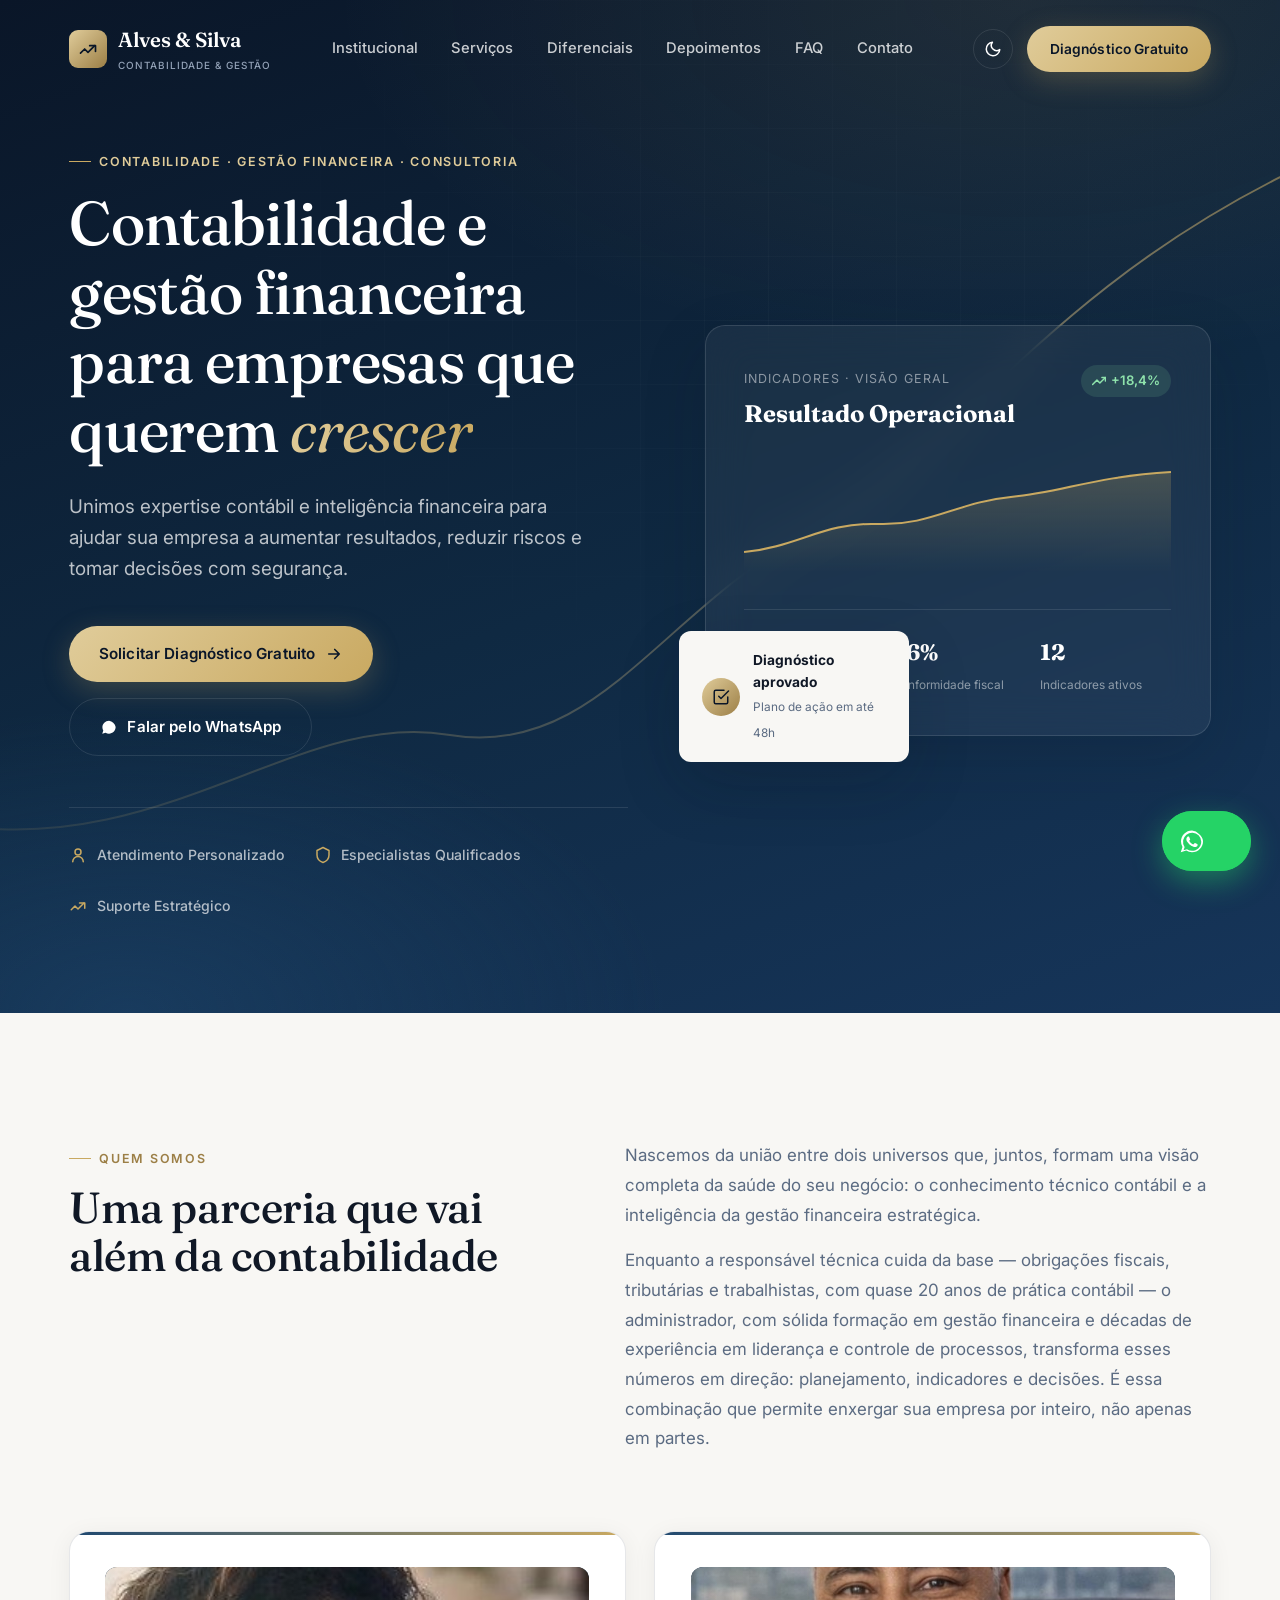
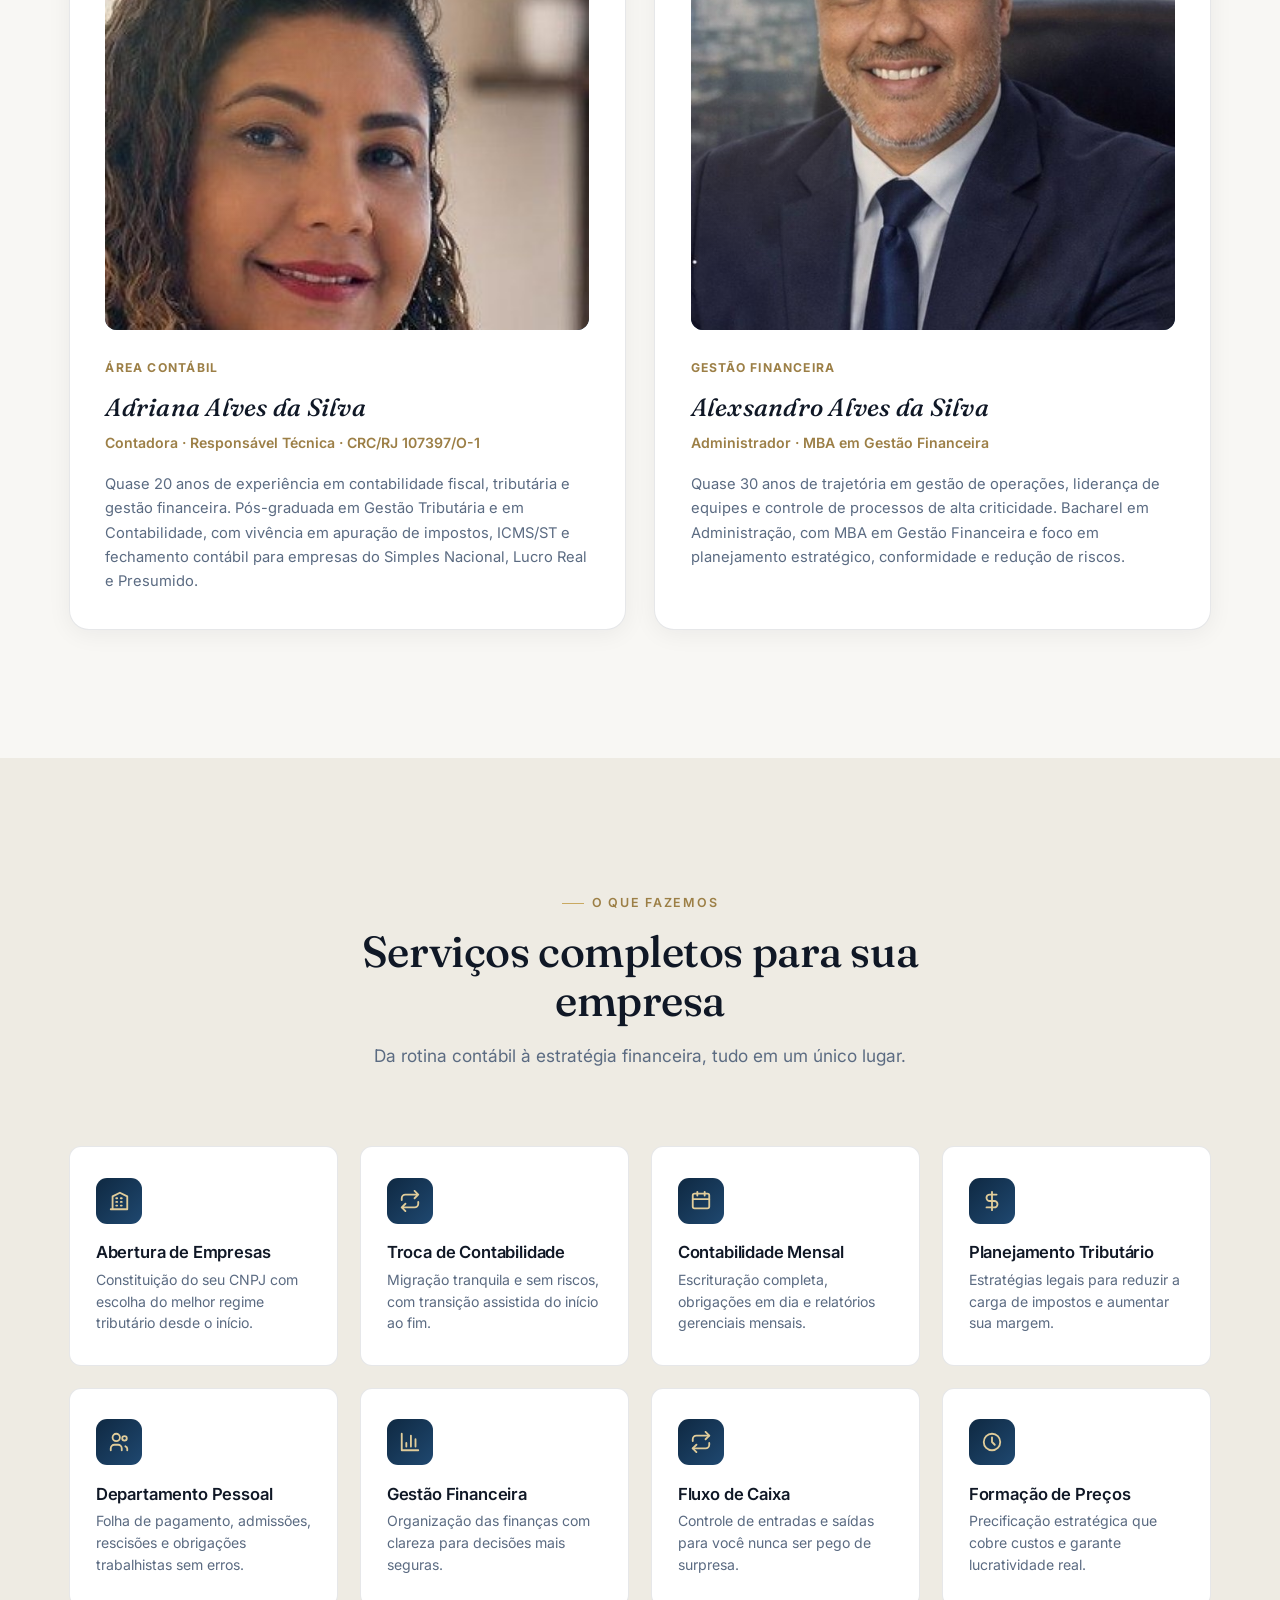
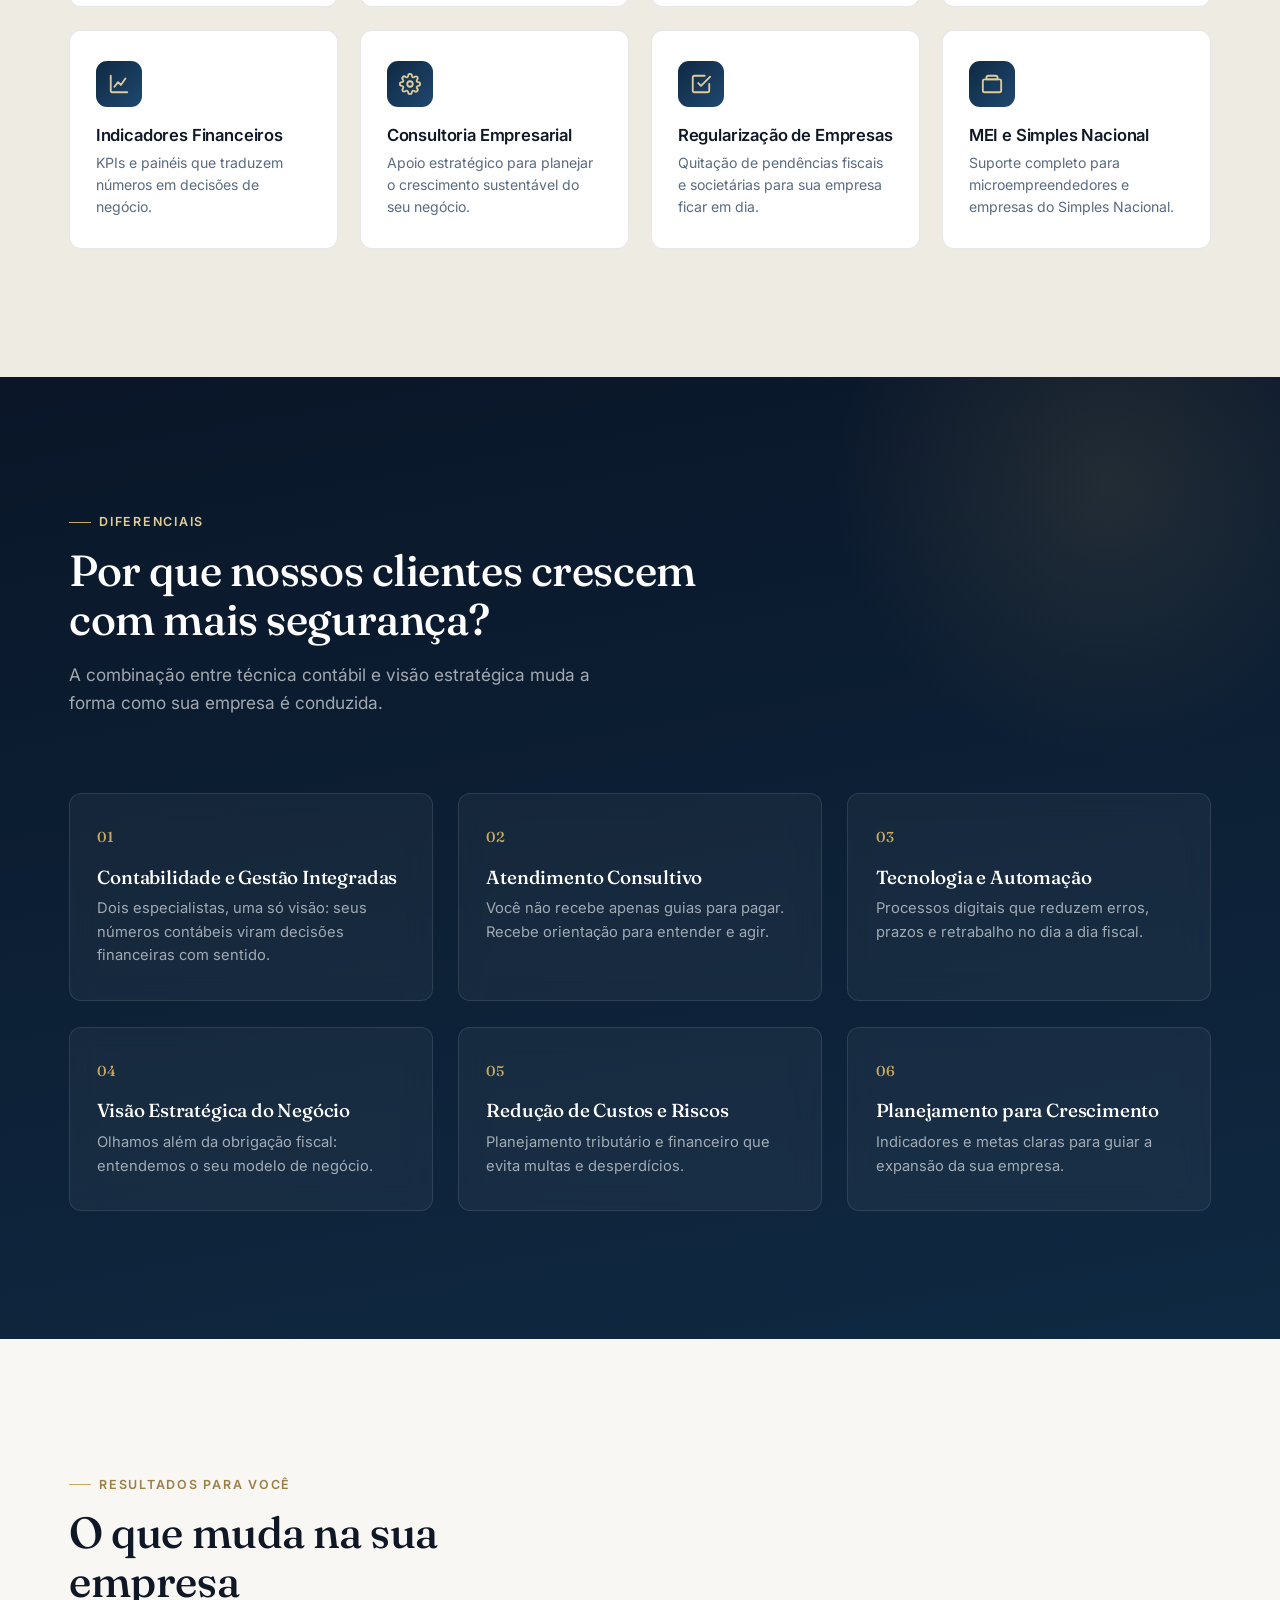
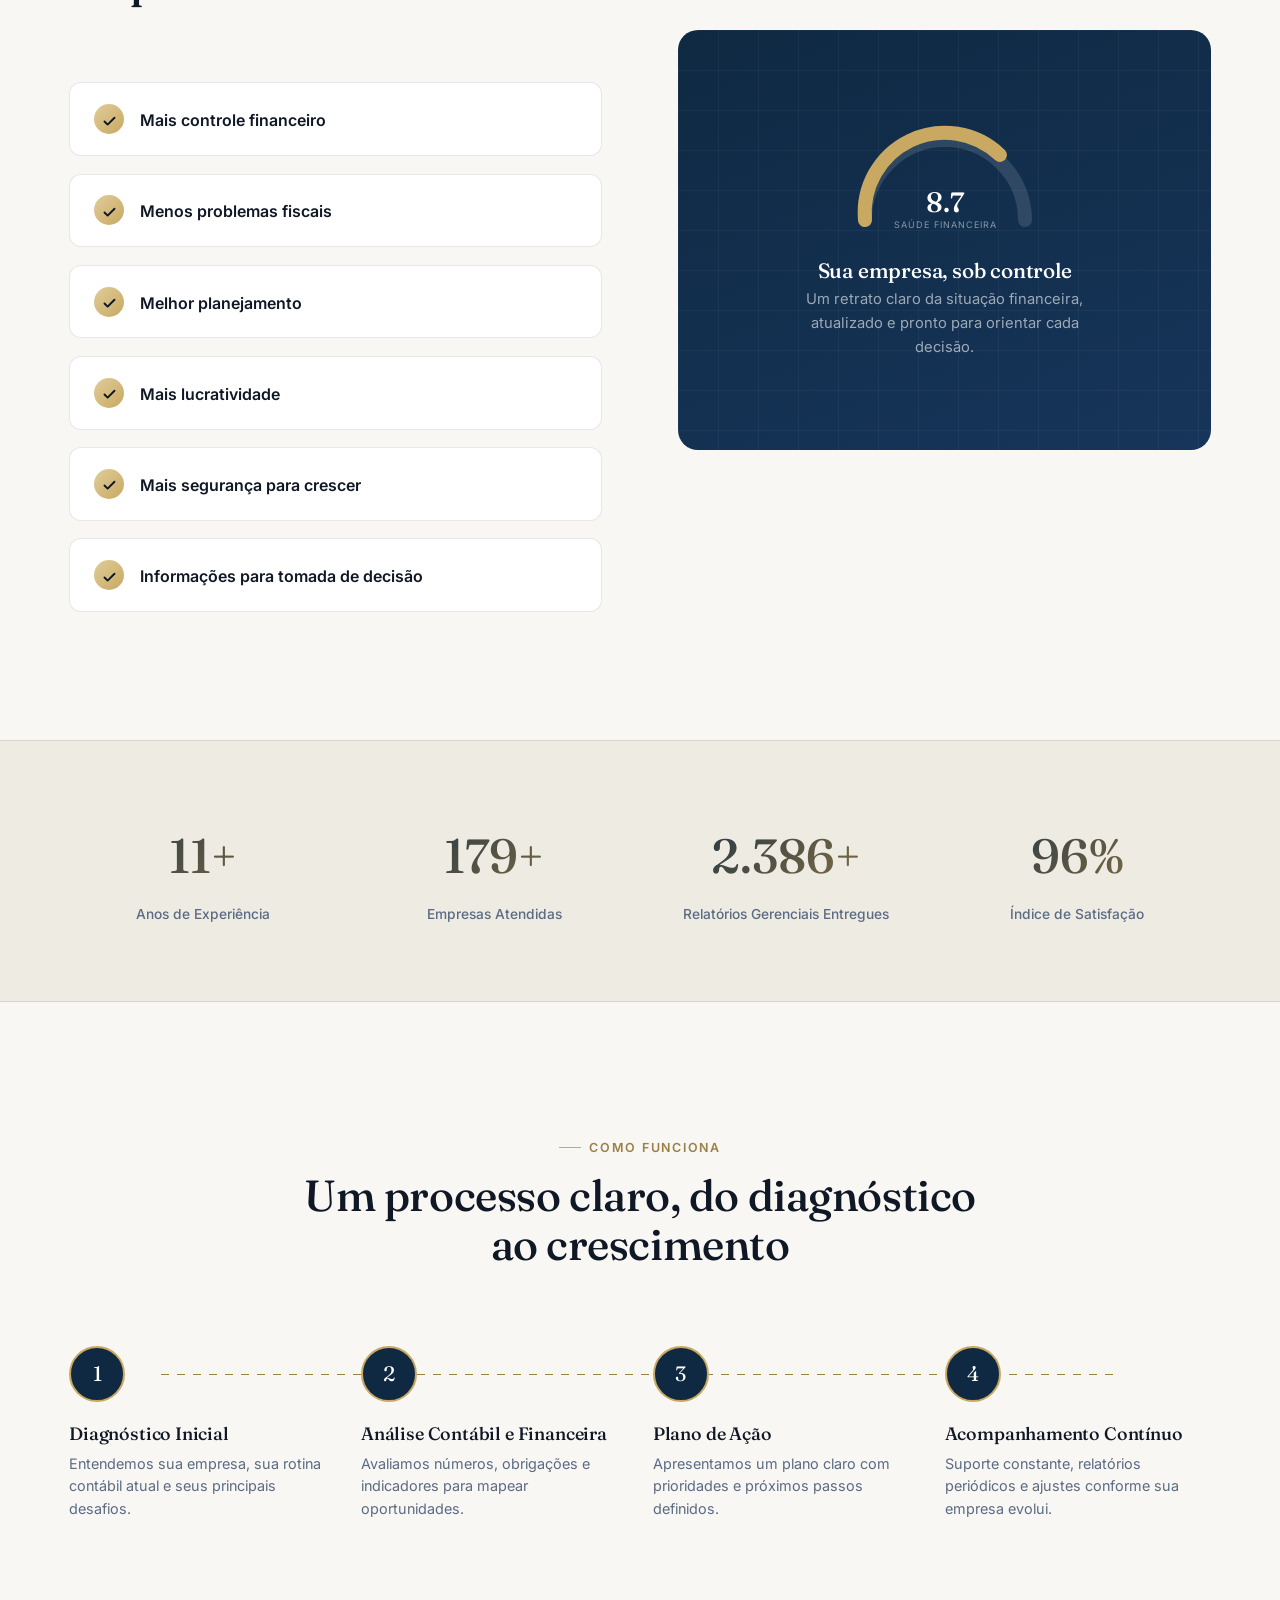
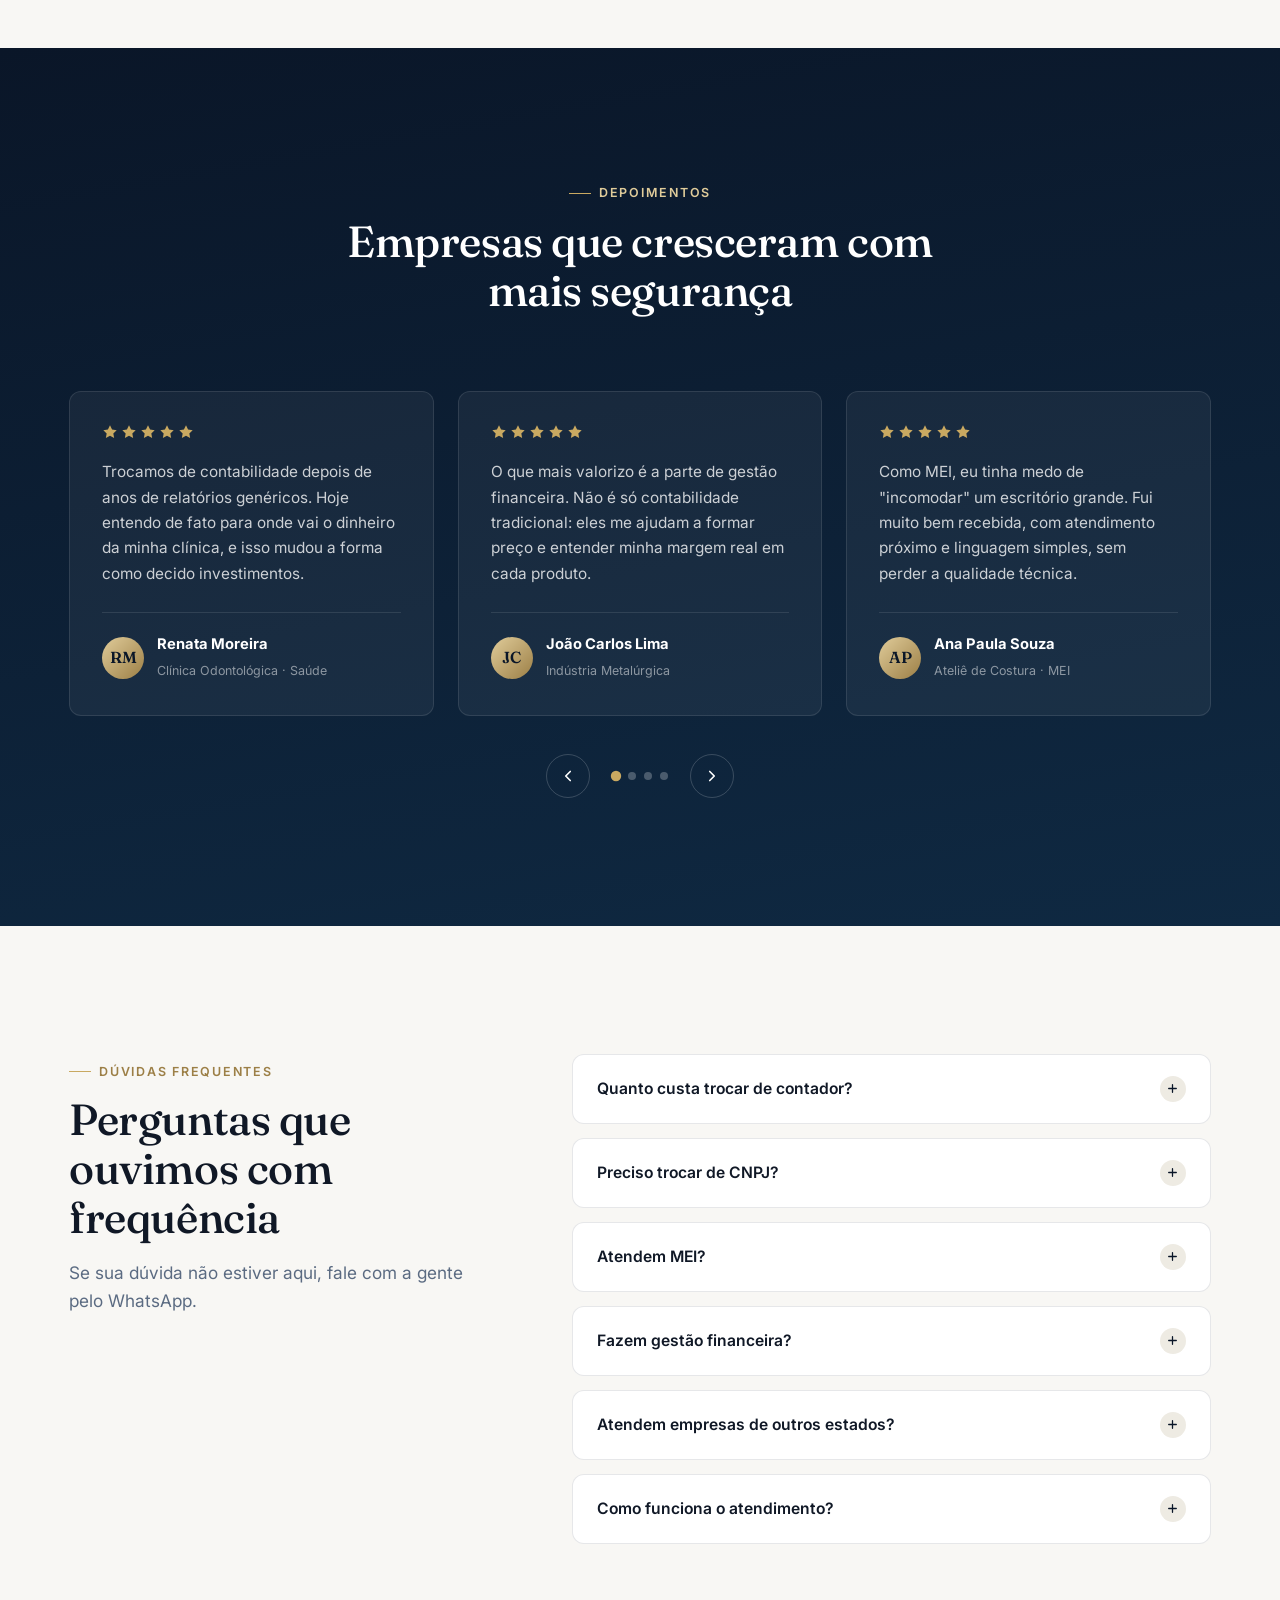
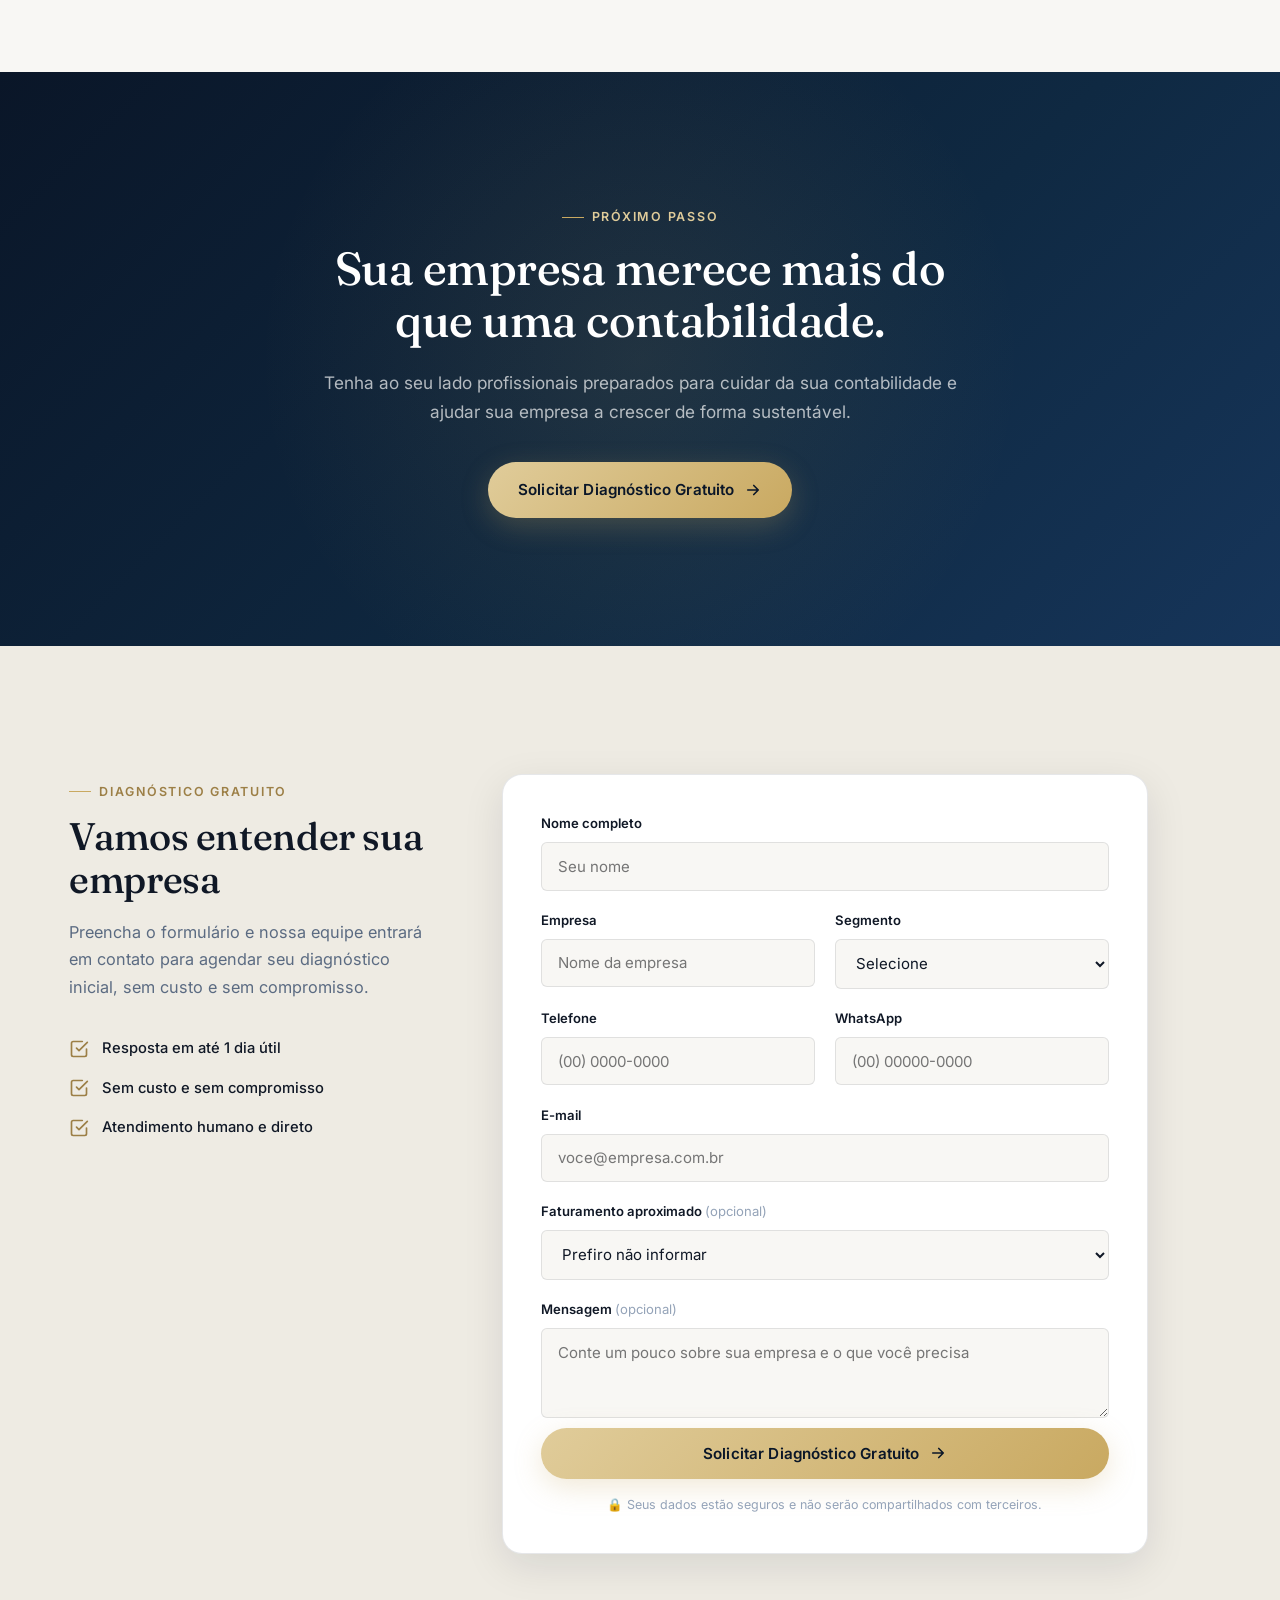
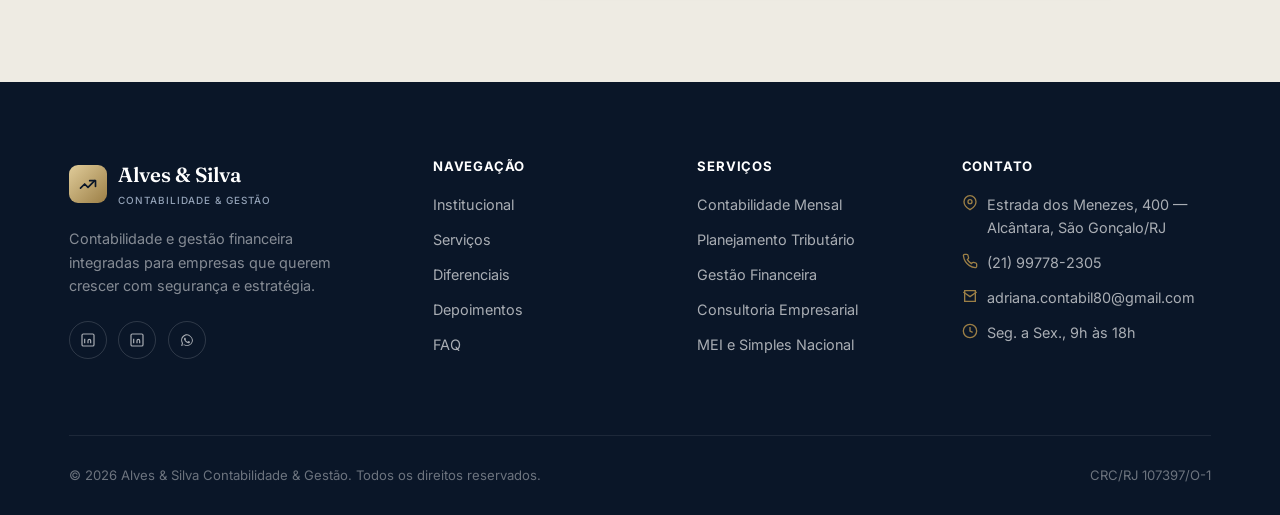
==== index.html @ 75de37dd "Add files via upload" ====
<!DOCTYPE html>
<html lang="pt-BR">
<head>
<meta charset="UTF-8">
<meta name="viewport" content="width=device-width, initial-scale=1.0">
<title>Contabilidade e Gestão Financeira Empresarial | Diagnóstico Gratuito</title>
<meta name="description" content="Contabilidade e gestão financeira integradas para empresas que querem crescer. Planejamento tributário, indicadores financeiros e consultoria estratégica. Solicite um diagnóstico gratuito.">
<meta name="keywords" content="contabilidade empresarial, gestão financeira, planejamento tributário, consultoria empresarial, abertura de empresa, departamento pessoal">
<meta name="robots" content="index, follow">
<meta name="author" content="Alves &amp; Silva Contabilidade e Gestão">
<link rel="canonical" href="https://alvesesilvacontabilidade.com.br/">

<!-- Favicon -->
<link rel="icon" type="image/svg+xml" href="data:image/svg+xml,<svg xmlns='http://www.w3.org/2000/svg' viewBox='0 0 64 64'><rect width='64' height='64' rx='12' fill='%230F2942'/><polyline points='8,44 22,28 32,38 46,18 56,22' fill='none' stroke='%23C9A961' stroke-width='5' stroke-linecap='round' stroke-linejoin='round'/></svg>">
<link rel="icon" type="image/png" sizes="32x32" href="favicon-32.png">
<link rel="apple-touch-icon" sizes="180x180" href="apple-touch-icon.png">
<link rel="manifest" href="site.webmanifest">

<!-- Open Graph -->
<meta property="og:type" content="website">
<meta property="og:url" content="https://alvesesilvacontabilidade.com.br/">
<meta property="og:title" content="Contabilidade e Gestão Financeira para Empresas que Querem Crescer">
<meta property="og:description" content="Unimos expertise contábil e inteligência financeira para ajudar sua empresa a aumentar resultados, reduzir riscos e tomar decisões com segurança. Diagnóstico gratuito.">
<meta property="og:locale" content="pt_BR">
<meta property="og:image" content="https://alvesesilvacontabilidade.com.br/og-image.jpg">
<meta property="og:image:width" content="1200">
<meta property="og:image:height" content="630">
<meta property="og:image:alt" content="Alves &amp; Silva Contabilidade e Gestão – Diagnóstico Gratuito">
<meta property="og:site_name" content="Alves &amp; Silva Contabilidade e Gestão">

<!-- Twitter Card -->
<meta name="twitter:card" content="summary_large_image">
<meta name="twitter:title" content="Contabilidade e Gestão Financeira | Alves &amp; Silva">
<meta name="twitter:description" content="Contabilidade e gestão financeira integradas para empresas que querem crescer. Diagnóstico gratuito.">
<meta name="twitter:image" content="https://alvesesilvacontabilidade.com.br/og-image.jpg">
<meta name="twitter:image:alt" content="Alves &amp; Silva Contabilidade e Gestão – Diagnóstico Gratuito">

<!-- Schema.org -->
<script type="application/ld+json">
{
  "@context": "https://schema.org",
  "@type": "AccountingService",
  "name": "Alves & Silva Contabilidade e Gestão",
  "description": "Contabilidade, gestão financeira e consultoria estratégica para empresas. Diagnóstico gratuito.",
  "url": "https://alvesesilvacontabilidade.com.br/",
  "telephone": "+5521997782305",
  "email": "adriana.contabil80@gmail.com",
  "image": "https://alvesesilvacontabilidade.com.br/og-image.jpg",
  "address": {
    "@type": "PostalAddress",
    "streetAddress": "Estrada dos Menezes, 400 - Alcântara",
    "addressLocality": "São Gonçalo",
    "addressRegion": "RJ",
    "postalCode": "24710-390",
    "addressCountry": "BR"
  },
  "geo": {
    "@type": "GeoCoordinates",
    "latitude": -22.8269,
    "longitude": -43.0539
  },
  "openingHoursSpecification": {
    "@type": "OpeningHoursSpecification",
    "dayOfWeek": ["Monday","Tuesday","Wednesday","Thursday","Friday"],
    "opens": "09:00",
    "closes": "18:00"
  },
  "areaServed": "BR",
  "priceRange": "$$",
  "founder": [
    {
      "@type": "Person",
      "name": "Adriana Alves da Silva",
      "jobTitle": "Contadora – CRC/RJ 107397/O-1"
    },
    {
      "@type": "Person",
      "name": "Alexsandro Alves da Silva",
      "jobTitle": "Administrador – MBA em Gestão Financeira"
    }
  ],
  "sameAs": [
    "https://www.linkedin.com/in/adrianaalvesdasilva",
    "https://www.linkedin.com/in/alexsandro2026"
  ]
}
</script>
<script type="application/ld+json">
{
  "@context": "https://schema.org",
  "@type": "FAQPage",
  "mainEntity": [
    {"@type":"Question","name":"Quanto custa trocar de contador?","acceptedAnswer":{"@type":"Answer","text":"A troca em si não tem custo. Cuidamos de toda a transição sem que sua empresa tenha qualquer interrupção. O valor da mensalidade depende do porte e da complexidade do seu negócio."}},
    {"@type":"Question","name":"Preciso trocar de CNPJ?","acceptedAnswer":{"@type":"Answer","text":"Não. A troca de contabilidade não exige alteração de CNPJ. O processo é feito de forma administrativa, mantendo o histórico e todas as informações da sua empresa intactas."}},
    {"@type":"Question","name":"Atendem MEI?","acceptedAnswer":{"@type":"Answer","text":"Sim. Atendemos microempreendedores individuais com o mesmo cuidado dedicado a empresas de maior porte, com orientação sobre limites de faturamento e obrigações do MEI."}},
    {"@type":"Question","name":"Fazem gestão financeira?","acceptedAnswer":{"@type":"Answer","text":"Sim. Além da contabilidade, oferecemos fluxo de caixa, indicadores, formação de preços e consultoria para apoiar suas decisões estratégicas."}},
    {"@type":"Question","name":"Atendem empresas de outros estados?","acceptedAnswer":{"@type":"Answer","text":"Sim. Todo o atendimento é estruturado de forma digital, o que permite atender empresas em qualquer estado do Brasil."}},
    {"@type":"Question","name":"Como funciona o atendimento?","acceptedAnswer":{"@type":"Answer","text":"Você tem um canal direto pelo WhatsApp, além de reuniões periódicas para acompanhar resultados."}}
  ]
}
</script>

<link rel="preconnect" href="https://fonts.googleapis.com">
<link rel="preconnect" href="https://fonts.gstatic.com" crossorigin>
<link rel="preload" as="style" href="https://fonts.googleapis.com/css2?family=Fraunces:ital,opsz,wght@0,9..144,300;0,9..144,400;0,9..144,500;0,9..144,600;0,9..144,700;1,9..144,400;1,9..144,500&family=Inter:wght@300;400;500;600;700;800&display=swap">
<link href="https://fonts.googleapis.com/css2?family=Fraunces:ital,opsz,wght@0,9..144,300;0,9..144,400;0,9..144,500;0,9..144,600;0,9..144,700;1,9..144,400;1,9..144,500&family=Inter:wght@300;400;500;600;700;800&display=swap" rel="stylesheet">

<style>
/* ============================================
   1. DESIGN TOKENS
   ============================================ */
:root{
  /* Cores - Azul corporativo profundo + dourado discreto */
  --navy-deep:#0A1628;
  --navy-base:#0F2942;
  --navy-mid:#16355A;
  --navy-soft:#1F4870;
  --gold:#C9A961;
  --gold-soft:#E0CC9A;
  --gold-dim:#9C7F46;
  --paper:#F8F7F4;
  --paper-dim:#EEEBE3;
  --ink:#101826;
  --slate:#5B6B82;
  --slate-light:#94A3B8;
  --line:rgba(255,255,255,0.10);
  --line-dark:rgba(10,22,40,0.10);
  --white:#FFFFFF;

  /* Tipografia */
  --font-display:'Fraunces', Georgia, serif;
  --font-body:'Inter', -apple-system, BlinkMacSystemFont, sans-serif;

  /* Espaçamento */
  --space-xs: clamp(0.5rem, 0.5vw, 0.75rem);
  --space-sm: clamp(1rem, 1.5vw, 1.5rem);
  --space-md: clamp(2rem, 3vw, 3rem);
  --space-lg: clamp(3.5rem, 6vw, 6rem);
  --space-xl: clamp(6rem, 10vw, 10rem);

  --container: 1180px;
  --radius-sm: 6px;
  --radius-md: 12px;
  --radius-lg: 20px;

  --ease: cubic-bezier(0.16, 1, 0.3, 1);
  --shadow-soft: 0 4px 24px rgba(10,22,40,0.06);
  --shadow-md: 0 12px 40px rgba(10,22,40,0.10);
  --shadow-lg: 0 24px 64px rgba(10,22,40,0.16);
  --shadow-gold: 0 8px 28px rgba(201,169,97,0.25);
}

[data-theme="dark"]{
  --paper:#0A1628;
  --paper-dim:#0D1D33;
  --ink:#F2EFE8;
  --slate:#A8B6C9;
  --slate-light:#6E7F96;
  --line-dark:rgba(255,255,255,0.08);
  --white:#0F2942;
  --shadow-soft: 0 4px 24px rgba(0,0,0,0.3);
  --shadow-md: 0 12px 40px rgba(0,0,0,0.4);
  --shadow-lg: 0 24px 64px rgba(0,0,0,0.5);
}

*,*::before,*::after{ box-sizing:border-box; margin:0; padding:0; }

html{ scroll-behavior:smooth; }

@media (prefers-reduced-motion: reduce){
  html{ scroll-behavior:auto; }
  *,*::before,*::after{ animation-duration:0.01ms !important; animation-iteration-count:1 !important; transition-duration:0.01ms !important; scroll-behavior:auto !important; }
}

body{
  font-family:var(--font-body);
  background:var(--paper);
  color:var(--ink);
  line-height:1.6;
  -webkit-font-smoothing:antialiased;
  overflow-x:hidden;
  transition:background 0.4s var(--ease), color 0.4s var(--ease);
}

img{ max-width:100%; display:block; }
a{ color:inherit; text-decoration:none; }
button{ font-family:inherit; cursor:pointer; border:none; background:none; }
ul{ list-style:none; }
input,textarea,select{ font-family:inherit; }

.container{
  max-width:var(--container);
  margin:0 auto;
  padding:0 var(--space-sm);
}

:focus-visible{
  outline:2px solid var(--gold);
  outline-offset:3px;
  border-radius:4px;
}

/* Tipografia base */
h1,h2,h3,h4{
  font-family:var(--font-display);
  font-weight:500;
  line-height:1.12;
  letter-spacing:-0.01em;
  color:var(--ink);
}

.eyebrow{
  display:inline-flex;
  align-items:center;
  gap:0.5rem;
  font-family:var(--font-body);
  font-size:0.78rem;
  font-weight:600;
  letter-spacing:0.14em;
  text-transform:uppercase;
  color:var(--gold-dim);
}
[data-theme="dark"] .eyebrow{ color:var(--gold); }

.eyebrow::before{
  content:'';
  width:22px;
  height:1px;
  background:var(--gold);
}

.section-head{
  max-width:680px;
  margin-bottom:var(--space-lg);
}
.section-head.centered{ margin-left:auto; margin-right:auto; text-align:center; }

.section-head h2{
  font-size:clamp(1.9rem, 3.4vw, 2.8rem);
  margin-top:0.85rem;
}

.section-head p{
  margin-top:1.1rem;
  font-size:1.08rem;
  color:var(--slate);
  max-width:560px;
}
.section-head.centered p{ margin-left:auto; margin-right:auto; }

/* Reveal on scroll — só fica oculto se JS confirmar suporte (classe .js-reveal-ready no html).
   Sem essa classe (JS bloqueado/lento/erro), o conteúdo já nasce visível: nunca fica "sumido". */
.reveal{
  opacity:1;
  transform:none;
  transition:opacity 0.8s var(--ease), transform 0.8s var(--ease);
}
.js-reveal-ready .reveal{
  opacity:0;
  transform:translateY(28px);
}
.js-reveal-ready .reveal.is-visible{ opacity:1; transform:translateY(0); }
.reveal-stagger > * { transition-delay:calc(var(--i, 0) * 90ms); }

/* Botões */
.btn{
  display:inline-flex;
  align-items:center;
  justify-content:center;
  gap:0.6rem;
  padding:1rem 1.85rem;
  border-radius:999px;
  font-size:0.95rem;
  font-weight:600;
  letter-spacing:0.01em;
  white-space:nowrap;
  transition:transform 0.35s var(--ease), box-shadow 0.35s var(--ease), background 0.3s var(--ease), border-color 0.3s var(--ease);
}
.btn svg{ width:18px; height:18px; flex-shrink:0; }

.btn-gold{
  background:linear-gradient(135deg, var(--gold-soft), var(--gold));
  color:var(--navy-deep);
  box-shadow:var(--shadow-gold);
}
.btn-gold:hover{ transform:translateY(-3px); box-shadow:0 14px 36px rgba(201,169,97,0.38); }

.btn-outline{
  background:transparent;
  border:1.5px solid var(--line);
  color:var(--white);
}
.btn-outline:hover{ background:rgba(255,255,255,0.08); border-color:var(--gold); transform:translateY(-3px); }

.btn-dark-outline{
  background:transparent;
  border:1.5px solid var(--line-dark);
  color:var(--ink);
}
.btn-dark-outline:hover{ border-color:var(--gold-dim); background:rgba(201,169,97,0.07); transform:translateY(-3px); }

/* ============================================
   2. HEADER
   ============================================ */
.site-header{
  position:fixed;
  top:0; left:0; right:0;
  z-index:200;
  padding:1.5rem 0;
  transition:padding 0.4s var(--ease), background 0.4s var(--ease), box-shadow 0.4s var(--ease), border-color 0.4s var(--ease);
  border-bottom:1px solid transparent;
}
.site-header.scrolled{
  padding:0.85rem 0;
  background:rgba(10,22,40,0.86);
  backdrop-filter:blur(16px) saturate(140%);
  -webkit-backdrop-filter:blur(16px) saturate(140%);
  border-bottom-color:var(--line);
  box-shadow:0 8px 30px rgba(0,0,0,0.18);
}
.header-inner{
  display:flex;
  align-items:center;
  justify-content:space-between;
  gap:1.5rem;
}
.brand{
  display:flex;
  align-items:center;
  gap:0.65rem;
  font-family:var(--font-display);
  font-size:1.28rem;
  font-weight:600;
  color:var(--white);
}
.brand-mark{
  width:38px; height:38px;
  border-radius:9px;
  background:linear-gradient(135deg, var(--gold-soft), var(--gold-dim));
  display:flex; align-items:center; justify-content:center;
  flex-shrink:0;
}
.brand-mark svg{ width:20px; height:20px; }
.brand small{
  display:block;
  font-family:var(--font-body);
  font-size:0.62rem;
  font-weight:500;
  letter-spacing:0.1em;
  text-transform:uppercase;
  color:var(--slate-light);
  margin-top:0.1rem;
}

.main-nav{ display:flex; align-items:center; gap:2.1rem; }
.main-nav a{
  font-size:0.92rem;
  font-weight:500;
  color:rgba(255,255,255,0.78);
  position:relative;
  padding:0.3rem 0;
  transition:color 0.25s;
}
.main-nav a::after{
  content:'';
  position:absolute; left:0; bottom:-2px;
  width:0; height:1.5px;
  background:var(--gold);
  transition:width 0.3s var(--ease);
}
.main-nav a:hover{ color:var(--white); }
.main-nav a:hover::after{ width:100%; }

.header-actions{ display:flex; align-items:center; gap:0.9rem; }

.theme-toggle{
  width:40px; height:40px;
  border-radius:50%;
  border:1px solid var(--line);
  display:flex; align-items:center; justify-content:center;
  color:var(--white);
  transition:border-color 0.3s, background 0.3s, transform 0.3s;
  flex-shrink:0;
}
.theme-toggle:hover{ border-color:var(--gold); background:rgba(255,255,255,0.06); transform:rotate(15deg); }
.theme-toggle svg{ width:18px; height:18px; }
.theme-toggle .icon-sun{ display:none; }
[data-theme="dark"] .theme-toggle .icon-moon{ display:none; }
[data-theme="dark"] .theme-toggle .icon-sun{ display:block; }

.nav-toggle{
  display:none;
  width:42px; height:42px;
  border-radius:9px;
  border:1px solid var(--line);
  align-items:center; justify-content:center;
  color:var(--white);
  flex-direction:column;
  gap:5px;
}
.nav-toggle span{ width:18px; height:1.5px; background:currentColor; transition:transform 0.3s, opacity 0.3s; }
.nav-toggle.open span:nth-child(1){ transform:translateY(6.5px) rotate(45deg); }
.nav-toggle.open span:nth-child(2){ opacity:0; }
.nav-toggle.open span:nth-child(3){ transform:translateY(-6.5px) rotate(-45deg); }

@media (max-width:920px){
  .main-nav{
    position:fixed;
    top:0; right:0;
    height:100vh;
    width:min(320px, 80vw);
    background:var(--navy-deep);
    flex-direction:column;
    align-items:flex-start;
    justify-content:center;
    gap:1.6rem;
    padding:2rem 2.4rem;
    transform:translateX(100%);
    transition:transform 0.45s var(--ease);
    box-shadow:-20px 0 60px rgba(0,0,0,0.3);
  }
  .main-nav.open{ transform:translateX(0); }
  .main-nav a{ font-size:1.1rem; }
  .nav-toggle{ display:flex; }
}

/* ============================================
   3. HERO
   ============================================ */
.hero{
  position:relative;
  min-height:100vh;
  display:flex;
  align-items:center;
  background:
    radial-gradient(ellipse 90% 60% at 80% 0%, rgba(201,169,97,0.10), transparent 60%),
    radial-gradient(ellipse 70% 50% at 10% 100%, rgba(31,72,112,0.5), transparent 60%),
    linear-gradient(160deg, var(--navy-deep) 0%, var(--navy-base) 55%, var(--navy-mid) 100%);
  padding:9rem 0 6rem;
  overflow:hidden;
  isolation:isolate;
}

.hero::before{
  content:'';
  position:absolute; inset:0;
  background-image:
    linear-gradient(rgba(255,255,255,0.025) 1px, transparent 1px),
    linear-gradient(90deg, rgba(255,255,255,0.025) 1px, transparent 1px);
  background-size:64px 64px;
  mask-image:radial-gradient(ellipse 70% 60% at 60% 30%, black, transparent 75%);
  z-index:-1;
}

/* Linha de crescimento — elemento de assinatura, atravessa o hero como um indicador financeiro */
.growth-line{
  position:absolute;
  top:0; left:0;
  width:100%; height:100%;
  z-index:-1;
  opacity:0.55;
}
.growth-line path{
  fill:none;
  stroke:url(#goldGrad);
  stroke-width:1.6;
  stroke-dasharray:1400;
  stroke-dashoffset:1400;
  animation:drawLine 2.6s var(--ease) 0.3s forwards;
}
.growth-line circle{
  opacity:0;
  animation:fadeInDot 0.6s ease 2.4s forwards;
}
@keyframes drawLine{ to{ stroke-dashoffset:0; } }
@keyframes fadeInDot{ to{ opacity:1; } }

.hero-grid{
  display:grid;
  grid-template-columns:1.05fr 0.95fr;
  gap:var(--space-lg);
  align-items:center;
}

.hero-copy h1{
  font-size:clamp(2.5rem, 5vw, 3.85rem);
  color:var(--white);
  margin-top:1.1rem;
}
.hero-copy h1 em{
  font-style:italic;
  font-weight:400;
  background:linear-gradient(100deg, var(--gold-soft), var(--gold));
  -webkit-background-clip:text;
  background-clip:text;
  color:transparent;
}

.hero-copy .eyebrow{ color:var(--gold-soft); }

.hero-copy p.lead{
  margin-top:1.6rem;
  font-size:1.18rem;
  line-height:1.65;
  color:rgba(255,255,255,0.72);
  max-width:520px;
}

.hero-actions{
  display:flex;
  flex-wrap:wrap;
  gap:1rem;
  margin-top:2.6rem;
}

.trust-row{
  display:flex;
  flex-wrap:wrap;
  gap:1.8rem;
  margin-top:3.2rem;
  padding-top:2.2rem;
  border-top:1px solid var(--line);
}
.trust-item{
  display:flex;
  align-items:center;
  gap:0.6rem;
  font-size:0.88rem;
  font-weight:500;
  color:rgba(255,255,255,0.68);
}
.trust-item svg{ width:18px; height:18px; color:var(--gold); flex-shrink:0; }

/* Painel visual do hero */
.hero-visual{
  position:relative;
}
.hero-card{
  position:relative;
  background:rgba(255,255,255,0.05);
  border:1px solid rgba(255,255,255,0.12);
  backdrop-filter:blur(20px);
  -webkit-backdrop-filter:blur(20px);
  border-radius:var(--radius-lg);
  padding:2.4rem;
  box-shadow:var(--shadow-lg);
}
.hero-card-top{
  display:flex;
  justify-content:space-between;
  align-items:flex-start;
  margin-bottom:1.8rem;
}
.hero-card-top span{
  font-size:0.78rem;
  letter-spacing:0.08em;
  text-transform:uppercase;
  color:rgba(255,255,255,0.5);
}
.hero-card-top strong{
  display:block;
  font-family:var(--font-display);
  font-size:1.5rem;
  color:var(--white);
  margin-top:0.3rem;
}
.trend-pill{
  display:flex;
  align-items:center;
  gap:0.3rem;
  background:rgba(120,200,150,0.15);
  color:#8FE3AC;
  font-size:0.82rem;
  font-weight:600;
  padding:0.35rem 0.7rem;
  border-radius:999px;
}
.trend-pill svg{ width:14px; height:14px; }

.mini-chart{ width:100%; height:110px; }
.mini-chart path.area{ fill:url(#chartArea); opacity:0.5; }
.mini-chart path.line{ fill:none; stroke:var(--gold); stroke-width:2; }

.hero-card-stats{
  display:grid;
  grid-template-columns:1fr 1fr 1fr;
  gap:1rem;
  margin-top:1.8rem;
  padding-top:1.6rem;
  border-top:1px solid rgba(255,255,255,0.1);
}
.hero-card-stats div strong{
  display:block;
  font-family:var(--font-display);
  font-size:1.4rem;
  color:var(--white);
}
.hero-card-stats div span{
  font-size:0.74rem;
  color:rgba(255,255,255,0.5);
}

.hero-float-badge{
  position:absolute;
  bottom:-1.6rem;
  left:-1.6rem;
  background:var(--paper);
  border-radius:var(--radius-md);
  padding:1.1rem 1.4rem;
  box-shadow:var(--shadow-lg);
  display:flex;
  align-items:center;
  gap:0.8rem;
  max-width:230px;
}
[data-theme="dark"] .hero-float-badge{ background:var(--navy-mid); border:1px solid var(--line); }
.hero-float-badge .icon-circle{
  width:38px; height:38px;
  border-radius:50%;
  background:linear-gradient(135deg, var(--gold-soft), var(--gold-dim));
  display:flex; align-items:center; justify-content:center;
  flex-shrink:0;
}
.hero-float-badge .icon-circle svg{ width:18px; height:18px; color:var(--navy-deep); }
.hero-float-badge strong{ display:block; font-size:0.86rem; color:var(--ink); }
.hero-float-badge span{ font-size:0.74rem; color:var(--slate); }

@media (max-width:980px){
  .hero-grid{ grid-template-columns:1fr; }
  .hero-visual{ max-width:480px; margin:0 auto; }
  .hero-float-badge{ display:none; }
}
@media (max-width:560px){
  .hero{ padding:7.5rem 0 4rem; }
  .hero-actions{ flex-direction:column; align-items:stretch; }
  .hero-card{ padding:1.7rem; }
}

/* ============================================
   4. SEÇÃO INSTITUCIONAL
   ============================================ */
.about{
  padding:var(--space-xl) 0;
  background:var(--paper);
}
.about-intro{
  display:grid;
  grid-template-columns:0.9fr 1.1fr;
  gap:var(--space-lg);
  align-items:start;
  margin-bottom:var(--space-lg);
}
.about-intro .section-head{ margin-bottom:0; }
.about-intro p{
  font-size:1.06rem;
  color:var(--slate);
  line-height:1.75;
}
.about-intro p + p{ margin-top:1rem; }

.partners-grid{
  display:grid;
  grid-template-columns:1fr 1fr;
  gap:1.8rem;
}
.partner-card{
  background:var(--white);
  border:1px solid var(--line-dark);
  border-radius:var(--radius-lg);
  padding:2.2rem;
  position:relative;
  overflow:hidden;
  box-shadow:var(--shadow-soft);
  transition:transform 0.4s var(--ease), box-shadow 0.4s var(--ease);
}
.partner-card:hover{ transform:translateY(-6px); box-shadow:var(--shadow-md); }
.partner-card::before{
  content:'';
  position:absolute; top:0; left:0; right:0;
  height:3px;
  background:linear-gradient(90deg, var(--navy-soft), var(--gold));
}
.partner-photo{
  width:100%;
  aspect-ratio:4/3;
  border-radius:var(--radius-md);
  overflow:hidden;
  margin-bottom:1.5rem;
  background:linear-gradient(135deg, var(--navy-base), var(--navy-mid));
  display:flex;
  align-items:center;
  justify-content:center;
  position:relative;
}
.partner-photo svg{ width:64px; height:64px; color:rgba(255,255,255,0.25); }
.partner-photo .pattern{
  position:absolute; inset:0;
  background-image:radial-gradient(circle at 20% 20%, rgba(201,169,97,0.18), transparent 50%);
  pointer-events:none;
  z-index:1;
}
.partner-photo img{
  width:100%;
  height:100%;
  object-fit:cover;
  object-position:center 18%;
  display:block;
}
.partner-role{
  font-size:0.76rem;
  font-weight:700;
  letter-spacing:0.1em;
  text-transform:uppercase;
  color:var(--gold-dim);
}
.partner-signature{
  font-family:var(--font-display);
  font-style:italic;
  font-weight:500;
  font-size:1.55rem;
  letter-spacing:0.01em;
  color:var(--ink);
  margin-top:0.5rem;
}
.partner-card .partner-title{
  font-size:0.88rem;
  color:var(--gold-dim);
  font-weight:600;
  margin-top:0.3rem;
}
.partner-bio{
  font-size:0.92rem;
  color:var(--slate);
  line-height:1.65;
  margin-top:1.1rem;
}

@media (max-width:920px){
  .about-intro{ grid-template-columns:1fr; }
  .partners-grid{ grid-template-columns:1fr; max-width:440px; margin:0 auto; }
}

/* ============================================
   5. SERVIÇOS
   ============================================ */
.services{
  padding:var(--space-xl) 0;
  background:var(--paper-dim);
  position:relative;
}
.services-grid{
  display:grid;
  grid-template-columns:repeat(4, 1fr);
  gap:1.4rem;
}
.service-card{
  background:var(--white);
  border:1px solid var(--line-dark);
  border-radius:var(--radius-md);
  padding:1.9rem 1.6rem;
  transition:transform 0.4s var(--ease), box-shadow 0.4s var(--ease), border-color 0.4s var(--ease);
}
.service-card:hover{
  transform:translateY(-5px);
  box-shadow:var(--shadow-md);
  border-color:rgba(201,169,97,0.4);
}
.service-icon{
  width:46px; height:46px;
  border-radius:11px;
  background:linear-gradient(135deg, var(--navy-base), var(--navy-soft));
  display:flex; align-items:center; justify-content:center;
  margin-bottom:1.2rem;
}
.service-icon svg{ width:22px; height:22px; color:var(--gold-soft); }
.service-card h3{
  font-size:1.04rem;
  font-weight:600;
  font-family:var(--font-body);
  margin-bottom:0.45rem;
}
.service-card p{
  font-size:0.88rem;
  color:var(--slate);
  line-height:1.55;
}

@media (max-width:980px){ .services-grid{ grid-template-columns:repeat(2, 1fr); } }
@media (max-width:560px){ .services-grid{ grid-template-columns:1fr; } }

/* ============================================
   6. DIFERENCIAL COMPETITIVO
   ============================================ */
.edge{
  padding:var(--space-xl) 0;
  background:linear-gradient(170deg, var(--navy-deep), var(--navy-base));
  position:relative;
  overflow:hidden;
}
.edge::before{
  content:'';
  position:absolute; top:-20%; right:-10%;
  width:600px; height:600px;
  background:radial-gradient(circle, rgba(201,169,97,0.12), transparent 65%);
  z-index:0;
}
.edge .section-head h2{ color:var(--white); }
.edge .section-head p{ color:rgba(255,255,255,0.62); }
.edge .eyebrow{ color:var(--gold-soft); }

.edge-grid{
  display:grid;
  grid-template-columns:repeat(3, 1fr);
  gap:1.6rem;
  position:relative;
  z-index:1;
}
.edge-card{
  background:rgba(255,255,255,0.045);
  border:1px solid rgba(255,255,255,0.1);
  backdrop-filter:blur(12px);
  border-radius:var(--radius-md);
  padding:2rem 1.7rem;
  transition:transform 0.4s var(--ease), background 0.4s var(--ease), border-color 0.4s var(--ease);
}
.edge-card:hover{
  transform:translateY(-5px);
  background:rgba(255,255,255,0.08);
  border-color:rgba(201,169,97,0.4);
}
.edge-num{
  font-family:var(--font-display);
  font-size:0.9rem;
  color:var(--gold);
  font-weight:500;
  margin-bottom:1.1rem;
  display:block;
}
.edge-card h3{
  color:var(--white);
  font-size:1.18rem;
  margin-bottom:0.6rem;
}
.edge-card p{
  color:rgba(255,255,255,0.6);
  font-size:0.92rem;
  line-height:1.6;
}

@media (max-width:920px){ .edge-grid{ grid-template-columns:1fr 1fr; } }
@media (max-width:600px){ .edge-grid{ grid-template-columns:1fr; } }

/* ============================================
   7. BENEFÍCIOS
   ============================================ */
.benefits{
  padding:var(--space-xl) 0;
  background:var(--paper);
}
.benefits-layout{
  display:grid;
  grid-template-columns:1fr 1fr;
  gap:var(--space-lg);
  align-items:center;
}
.benefits-list{ display:flex; flex-direction:column; gap:1.1rem; }
.benefit-item{
  display:flex;
  align-items:flex-start;
  gap:1rem;
  padding:1.3rem 1.5rem;
  background:var(--white);
  border:1px solid var(--line-dark);
  border-radius:var(--radius-md);
  transition:transform 0.35s var(--ease), box-shadow 0.35s var(--ease);
}
.benefit-item:hover{ transform:translateX(6px); box-shadow:var(--shadow-soft); }
.benefit-check{
  width:30px; height:30px;
  border-radius:50%;
  background:linear-gradient(135deg, var(--gold-soft), var(--gold));
  display:flex; align-items:center; justify-content:center;
  flex-shrink:0;
}
.benefit-check svg{ width:15px; height:15px; color:var(--navy-deep); }
.benefit-item span{ font-weight:600; font-size:1rem; padding-top:0.25rem; }

.benefits-visual{
  background:linear-gradient(160deg, var(--navy-base), var(--navy-mid));
  border-radius:var(--radius-lg);
  padding:2.6rem;
  position:relative;
  overflow:hidden;
  min-height:420px;
  display:flex;
  flex-direction:column;
  justify-content:center;
}
.benefits-visual .pattern-grid{
  position:absolute; inset:0;
  background-image:linear-gradient(rgba(255,255,255,0.04) 1px, transparent 1px), linear-gradient(90deg, rgba(255,255,255,0.04) 1px, transparent 1px);
  background-size:40px 40px;
}
.benefits-visual-content{ position:relative; z-index:1; }
.gauge-wrap{ display:flex; justify-content:center; margin-bottom:1.8rem; }
.benefits-visual-content h4{
  text-align:center;
  color:var(--white);
  font-size:1.3rem;
  margin-bottom:0.4rem;
}
.benefits-visual-content p{
  text-align:center;
  color:rgba(255,255,255,0.58);
  font-size:0.92rem;
  max-width:320px;
  margin:0 auto;
}

@media (max-width:920px){
  .benefits-layout{ grid-template-columns:1fr; }
  .benefits-visual{ order:-1; min-height:320px; }
}

/* ============================================
   8. NÚMEROS DE CREDIBILIDADE
   ============================================ */
.stats{
  padding:var(--space-lg) 0;
  background:var(--paper-dim);
  border-top:1px solid var(--line-dark);
  border-bottom:1px solid var(--line-dark);
}
.stats-grid{
  display:grid;
  grid-template-columns:repeat(4, 1fr);
  gap:1.5rem;
  text-align:center;
}
.stat-item strong{
  display:block;
  font-family:var(--font-display);
  font-size:clamp(2.1rem, 4vw, 3rem);
  font-weight:500;
  background:linear-gradient(135deg, var(--navy-base), var(--gold-dim));
  -webkit-background-clip:text;
  background-clip:text;
  color:transparent;
}
[data-theme="dark"] .stat-item strong{
  background:linear-gradient(135deg, var(--gold-soft), var(--gold));
  -webkit-background-clip:text;
  background-clip:text;
}
.stat-item span{
  display:block;
  margin-top:0.5rem;
  font-size:0.86rem;
  font-weight:500;
  color:var(--slate);
}
@media (max-width:700px){ .stats-grid{ grid-template-columns:1fr 1fr; gap:2rem 1rem; } }

/* ============================================
   9. PROCESSO DE ATENDIMENTO
   ============================================ */
.process{
  padding:var(--space-xl) 0;
  background:var(--paper);
}
.process-track{
  position:relative;
  display:grid;
  grid-template-columns:repeat(4, 1fr);
  gap:1.6rem;
}
.process-track::before{
  content:'';
  position:absolute;
  top:28px; left:8%; right:8%;
  height:1px;
  background:repeating-linear-gradient(90deg, var(--gold-dim) 0 8px, transparent 8px 16px);
  z-index:0;
}
.process-step{ position:relative; z-index:1; }
.process-num{
  width:56px; height:56px;
  border-radius:50%;
  background:var(--navy-base);
  border:2px solid var(--gold);
  color:var(--white);
  font-family:var(--font-display);
  font-size:1.3rem;
  display:flex; align-items:center; justify-content:center;
  margin-bottom:1.4rem;
}
.process-step h3{
  font-size:1.12rem;
  margin-bottom:0.55rem;
}
.process-step p{
  font-size:0.9rem;
  color:var(--slate);
  line-height:1.55;
}
@media (max-width:920px){
  .process-track{ grid-template-columns:1fr 1fr; gap:2.4rem 1.6rem; }
  .process-track::before{ display:none; }
}
@media (max-width:560px){ .process-track{ grid-template-columns:1fr; } }

/* ============================================
   10. DEPOIMENTOS (CARROSSEL)
   ============================================ */
.testimonials{
  padding:var(--space-xl) 0;
  background:linear-gradient(170deg, var(--navy-deep), var(--navy-base));
  overflow:hidden;
}
.testimonials .section-head h2{ color:var(--white); }
.testimonials .section-head p{ color:rgba(255,255,255,0.6); }
.testimonials .eyebrow{ color:var(--gold-soft); }

.carousel{ position:relative; }
.carousel-track-wrap{ overflow:hidden; }
.carousel-track{
  display:flex;
  gap:1.5rem;
  transition:transform 0.55s var(--ease);
}
.t-card{
  flex:0 0 calc(33.333% - 1rem);
  background:rgba(255,255,255,0.05);
  border:1px solid rgba(255,255,255,0.1);
  border-radius:var(--radius-md);
  padding:2rem;
  display:flex;
  flex-direction:column;
}
.t-stars{ display:flex; gap:3px; margin-bottom:1.2rem; }
.t-stars svg{ width:16px; height:16px; color:var(--gold); }
.t-card p{
  color:rgba(255,255,255,0.78);
  font-size:0.96rem;
  line-height:1.65;
  flex-grow:1;
}
.t-author{
  display:flex;
  align-items:center;
  gap:0.8rem;
  margin-top:1.6rem;
  padding-top:1.3rem;
  border-top:1px solid rgba(255,255,255,0.1);
}
.t-avatar{
  width:42px; height:42px;
  border-radius:50%;
  background:linear-gradient(135deg, var(--gold-soft), var(--gold-dim));
  display:flex; align-items:center; justify-content:center;
  font-family:var(--font-display);
  font-weight:600;
  color:var(--navy-deep);
  flex-shrink:0;
}
.t-author strong{ display:block; font-size:0.92rem; color:var(--white); }
.t-author span{ font-size:0.78rem; color:rgba(255,255,255,0.5); }

.carousel-controls{
  display:flex;
  align-items:center;
  justify-content:center;
  gap:1.4rem;
  margin-top:2.4rem;
}
.carousel-arrow{
  width:44px; height:44px;
  border-radius:50%;
  border:1px solid rgba(255,255,255,0.18);
  color:var(--white);
  display:flex; align-items:center; justify-content:center;
  transition:background 0.3s, border-color 0.3s, transform 0.3s;
}
.carousel-arrow:hover{ background:rgba(255,255,255,0.08); border-color:var(--gold); }
.carousel-arrow svg{ width:18px; height:18px; }
.carousel-dots{ display:flex; gap:0.5rem; }
.carousel-dot{
  width:8px; height:8px;
  border-radius:50%;
  background:rgba(255,255,255,0.25);
  transition:background 0.3s, transform 0.3s;
}
.carousel-dot.active{ background:var(--gold); transform:scale(1.3); }

@media (max-width:980px){ .t-card{ flex:0 0 calc(50% - 0.75rem); } }
@media (max-width:680px){ .t-card{ flex:0 0 100%; } }

/* ============================================
   11. FAQ
   ============================================ */
.faq{
  padding:var(--space-xl) 0;
  background:var(--paper);
}
.faq-layout{
  display:grid;
  grid-template-columns:0.8fr 1.2fr;
  gap:var(--space-lg);
}
.faq-list{ display:flex; flex-direction:column; gap:0.9rem; }
.faq-item{
  background:var(--white);
  border:1px solid var(--line-dark);
  border-radius:var(--radius-md);
  overflow:hidden;
  transition:border-color 0.3s;
}
.faq-item.open{ border-color:rgba(201,169,97,0.5); }
.faq-question{
  display:flex;
  align-items:center;
  justify-content:space-between;
  gap:1rem;
  width:100%;
  padding:1.3rem 1.5rem;
  text-align:left;
  font-weight:600;
  font-size:0.98rem;
  color:var(--ink);
}
.faq-icon{
  width:26px; height:26px;
  border-radius:50%;
  background:var(--paper-dim);
  display:flex; align-items:center; justify-content:center;
  flex-shrink:0;
  transition:background 0.3s, transform 0.4s var(--ease);
}
.faq-item.open .faq-icon{ background:var(--gold); transform:rotate(135deg); }
.faq-icon svg{ width:13px; height:13px; color:var(--navy-deep); }
.faq-item.open .faq-icon svg{ color:var(--navy-deep); }
.faq-answer{
  max-height:0;
  overflow:hidden;
  transition:max-height 0.4s var(--ease);
}
.faq-answer-inner{
  padding:0 1.5rem 1.4rem;
  font-size:0.92rem;
  color:var(--slate);
  line-height:1.65;
}

@media (max-width:920px){ .faq-layout{ grid-template-columns:1fr; } }

/* ============================================
   12. CTA FINAL
   ============================================ */
.final-cta{
  padding:var(--space-xl) 0;
  background:linear-gradient(135deg, var(--navy-deep), var(--navy-base) 60%, var(--navy-mid));
  position:relative;
  overflow:hidden;
  text-align:center;
}
.final-cta::before{
  content:'';
  position:absolute; top:50%; left:50%;
  width:900px; height:900px;
  background:radial-gradient(circle, rgba(201,169,97,0.1), transparent 60%);
  transform:translate(-50%,-50%);
}
.final-cta-inner{ position:relative; z-index:1; max-width:680px; margin:0 auto; }
.final-cta h2{
  color:var(--white);
  font-size:clamp(2rem, 4vw, 2.9rem);
  margin-top:1rem;
}
.final-cta p{
  color:rgba(255,255,255,0.68);
  font-size:1.08rem;
  margin-top:1.3rem;
  line-height:1.7;
}
.final-cta .btn{ margin-top:2.2rem; }
.final-cta .eyebrow{ justify-content:center; color:var(--gold-soft); }

/* ============================================
   13. FORMULÁRIO DE CAPTAÇÃO
   ============================================ */
.form-section{
  padding:var(--space-xl) 0;
  background:var(--paper-dim);
}
.form-layout{
  display:grid;
  grid-template-columns:0.85fr 1.15fr;
  gap:var(--space-lg);
  align-items:start;
}
.form-side h2{ font-size:clamp(1.8rem, 3vw, 2.4rem); margin-top:0.85rem; }
.form-side p{ margin-top:1.1rem; color:var(--slate); font-size:1.02rem; line-height:1.7; max-width:420px; }
.form-perks{ margin-top:2.2rem; display:flex; flex-direction:column; gap:1rem; }
.form-perk{ display:flex; align-items:center; gap:0.8rem; font-size:0.92rem; font-weight:500; color:var(--ink); }
.form-perk svg{ width:20px; height:20px; color:var(--gold-dim); flex-shrink:0; }

.lead-form{
  background:var(--white);
  border:1px solid var(--line-dark);
  border-radius:var(--radius-lg);
  padding:2.4rem;
  box-shadow:var(--shadow-md);
}
.form-grid{
  display:grid;
  grid-template-columns:1fr 1fr;
  gap:1.2rem;
}
.form-field{ display:flex; flex-direction:column; gap:0.5rem; }
.form-field.full{ grid-column:1 / -1; }
.form-field label{
  font-size:0.82rem;
  font-weight:600;
  color:var(--ink);
}
.form-field label .opt{ font-weight:400; color:var(--slate-light); }
.form-field input,
.form-field select,
.form-field textarea{
  padding:0.85rem 1rem;
  border-radius:var(--radius-sm);
  border:1.5px solid var(--line-dark);
  background:var(--paper);
  color:var(--ink);
  font-size:0.94rem;
  transition:border-color 0.25s, box-shadow 0.25s;
}
.form-field input:focus,
.form-field select:focus,
.form-field textarea:focus{
  border-color:var(--gold-dim);
  box-shadow:0 0 0 3px rgba(201,169,97,0.15);
  outline:none;
}
.form-field textarea{ resize:vertical; min-height:90px; }
.field-error{
  font-size:0.78rem;
  color:#C0473F;
  min-height:1.1em;
  display:none;
}
.form-field.invalid input,
.form-field.invalid select,
.form-field.invalid textarea{ border-color:#C0473F; }
.form-field.invalid .field-error{ display:block; }

.lead-form .btn{ width:100%; margin-top:0.6rem; }
.form-note{
  font-size:0.78rem;
  color:var(--slate-light);
  text-align:center;
  margin-top:1rem;
}
.form-success{
  display:none;
  text-align:center;
  padding:2.5rem 1rem;
}
.form-success.show{ display:block; }
.lead-form.hidden-form{ display:none; }
.form-success .icon-circle{
  width:64px; height:64px;
  border-radius:50%;
  background:linear-gradient(135deg, var(--gold-soft), var(--gold));
  display:flex; align-items:center; justify-content:center;
  margin:0 auto 1.2rem;
}
.form-success .icon-circle svg{ width:30px; height:30px; color:var(--navy-deep); }
.form-success h3{ font-size:1.3rem; margin-bottom:0.6rem; }
.form-success p{ color:var(--slate); font-size:0.95rem; }

@media (max-width:920px){ .form-layout{ grid-template-columns:1fr; } }
@media (max-width:560px){ .form-grid{ grid-template-columns:1fr; } .lead-form{ padding:1.6rem; } }

/* ============================================
   14. FOOTER
   ============================================ */
.site-footer{
  background:var(--navy-deep);
  color:rgba(255,255,255,0.65);
  padding:var(--space-lg) 0 0;
}
.footer-grid{
  display:grid;
  grid-template-columns:1.3fr 0.9fr 0.9fr 1fr;
  gap:2.5rem;
  padding-bottom:var(--space-lg);
  border-bottom:1px solid rgba(255,255,255,0.08);
}
.footer-brand .brand{ margin-bottom:1.1rem; }
.footer-brand p{ font-size:0.9rem; line-height:1.65; max-width:280px; color:rgba(255,255,255,0.5); }
.footer-social{ display:flex; gap:0.7rem; margin-top:1.4rem; }
.footer-social a{
  width:38px; height:38px;
  border-radius:50%;
  border:1px solid rgba(255,255,255,0.15);
  display:flex; align-items:center; justify-content:center;
  transition:border-color 0.3s, background 0.3s, transform 0.3s;
}
.footer-social a:hover{ border-color:var(--gold); background:rgba(201,169,97,0.1); transform:translateY(-3px); }
.footer-social svg{ width:16px; height:16px; }

.footer-col h4{
  font-family:var(--font-body);
  font-size:0.82rem;
  font-weight:700;
  letter-spacing:0.06em;
  text-transform:uppercase;
  color:var(--white);
  margin-bottom:1.2rem;
}
.footer-col ul{ display:flex; flex-direction:column; gap:0.75rem; }
.footer-col a{ font-size:0.9rem; transition:color 0.25s; }
.footer-col a:hover{ color:var(--gold-soft); }
.footer-col li{ display:flex; align-items:flex-start; gap:0.6rem; font-size:0.9rem; }
.footer-col li svg{ width:16px; height:16px; flex-shrink:0; margin-top:2px; color:var(--gold-dim); }

.footer-bottom{
  display:flex;
  justify-content:space-between;
  align-items:center;
  flex-wrap:wrap;
  gap:1rem;
  padding:1.8rem 0;
  font-size:0.82rem;
  color:rgba(255,255,255,0.4);
}
.footer-bottom a{ color:rgba(255,255,255,0.55); }
.footer-bottom a:hover{ color:var(--gold-soft); }

@media (max-width:920px){
  .footer-grid{ grid-template-columns:1fr 1fr; }
}
@media (max-width:560px){
  .footer-grid{ grid-template-columns:1fr; }
  .footer-bottom{ flex-direction:column; text-align:center; }
}

/* ============================================
   15. WHATSAPP FLUTUANTE
   ============================================ */
.wa-float{
  position:fixed;
  bottom:1.8rem;
  right:1.8rem;
  z-index:150;
  display:flex;
  align-items:center;
  gap:0.6rem;
  background:#25D366;
  border-radius:999px;
  padding:0 1.2rem 0 0;
  height:60px;
  min-width:60px;
  box-shadow:0 10px 30px rgba(37,211,102,0.45);
  transition:transform 0.35s var(--ease), box-shadow 0.35s var(--ease), padding 0.35s var(--ease);
  overflow:hidden;
  text-decoration:none;
}
.wa-float:hover{ transform:scale(1.04); box-shadow:0 14px 38px rgba(37,211,102,0.6); }
.wa-float-icon{
  width:60px;height:60px;min-width:60px;
  display:flex;align-items:center;justify-content:center;
  flex-shrink:0;
}
.wa-float svg{ width:30px; height:30px; color:#fff; }
.wa-label{
  color:#fff;
  font-size:0.88rem;
  font-weight:600;
  white-space:nowrap;
  overflow:hidden;
  max-width:0;
  opacity:0;
  transition:max-width 0.4s var(--ease), opacity 0.3s;
}
.wa-float:hover .wa-label{ max-width:160px; opacity:1; }
.wa-float::before{
  content:'';
  position:absolute; inset:0;
  border-radius:inherit;
  border:2px solid #25D366;
  animation:waPulse 2.4s ease-out infinite;
}
@keyframes waPulse{
  0%{ transform:scale(1); opacity:0.7; }
  100%{ transform:scale(1.6); opacity:0; }
}
@media (max-width:560px){
  .wa-float{ width:54px; height:54px; min-width:54px; border-radius:50%; padding:0; }
  .wa-float-icon{ width:54px;height:54px; }
  .wa-float svg{ width:26px; height:26px; }
  .wa-label{ display:none; }
}

/* Back to top */
.back-top{
  position:fixed;
  bottom:1.8rem;
  left:1.8rem;
  z-index:150;
  width:46px; height:46px;
  border-radius:50%;
  background:var(--white);
  border:1px solid var(--line-dark);
  box-shadow:var(--shadow-md);
  display:flex; align-items:center; justify-content:center;
  opacity:0;
  visibility:hidden;
  transform:translateY(10px);
  transition:opacity 0.35s, transform 0.35s, visibility 0.35s;
}
.back-top.show{ opacity:1; visibility:visible; transform:translateY(0); }
.back-top svg{ width:18px; height:18px; color:var(--navy-base); }
@media (max-width:560px){ .back-top{ display:none; } }
</style>
</head>
<body data-theme="light">

<!-- ============================================
     HEADER
     ============================================ -->
<header class="site-header" id="siteHeader">
  <div class="container header-inner">
    <a href="#topo" class="brand">
      <span class="brand-mark">
        <svg viewBox="0 0 24 24" fill="none" stroke="#0A1628" stroke-width="2" stroke-linecap="round" stroke-linejoin="round"><path d="M3 17l5-5 4 4 8-8"/><path d="M14 8h7v7"/></svg>
      </span>
      <span>Alves &amp; Silva<br><small>Contabilidade &amp; Gestão</small></span>
    </a>

    <nav class="main-nav" id="mainNav">
      <a href="#institucional">Institucional</a>
      <a href="#servicos">Serviços</a>
      <a href="#diferencial">Diferenciais</a>
      <a href="#depoimentos">Depoimentos</a>
      <a href="#faq">FAQ</a>
      <a href="#contato">Contato</a>
    </nav>

    <div class="header-actions">
      <button class="theme-toggle" id="themeToggle" aria-label="Alternar modo escuro">
        <svg class="icon-moon" viewBox="0 0 24 24" fill="none" stroke="currentColor" stroke-width="2" stroke-linecap="round" stroke-linejoin="round"><path d="M21 12.79A9 9 0 1 1 11.21 3 7 7 0 0 0 21 12.79z"/></svg>
        <svg class="icon-sun" viewBox="0 0 24 24" fill="none" stroke="currentColor" stroke-width="2" stroke-linecap="round" stroke-linejoin="round"><circle cx="12" cy="12" r="5"/><path d="M12 1v2M12 21v2M4.22 4.22l1.42 1.42M18.36 18.36l1.42 1.42M1 12h2M21 12h2M4.22 19.78l1.42-1.42M18.36 5.64l1.42-1.42"/></svg>
      </button>
      <a href="#contato" class="btn btn-gold" style="padding:0.75rem 1.4rem; font-size:0.86rem;">Diagnóstico Gratuito</a>
      <button class="nav-toggle" id="navToggle" aria-label="Abrir menu" aria-expanded="false">
        <span></span><span></span><span></span>
      </button>
    </div>
  </div>
</header>

<!-- ============================================
     HERO
     ============================================ -->
<section class="hero" id="topo">
  <svg class="growth-line" viewBox="0 0 1200 800" preserveAspectRatio="none" aria-hidden="true">
    <defs>
      <linearGradient id="goldGrad" x1="0%" y1="100%" x2="100%" y2="0%">
        <stop offset="0%" stop-color="#C9A961" stop-opacity="0.2"/>
        <stop offset="60%" stop-color="#E0CC9A" stop-opacity="0.8"/>
        <stop offset="100%" stop-color="#C9A961" stop-opacity="1"/>
      </linearGradient>
    </defs>
    <path d="M -50 650 C 150 680, 280 560, 420 580 S 620 480, 760 420 S 980 220, 1250 120" />
    <circle cx="1250" cy="120" r="5" fill="#C9A961"/>
  </svg>

  <div class="container">
    <div class="hero-grid">
      <div class="hero-copy reveal" id="heroCopy">
        <span class="eyebrow">Contabilidade · Gestão Financeira · Consultoria</span>
        <h1>Contabilidade e gestão financeira para empresas que querem <em>crescer</em></h1>
        <p class="lead">Unimos expertise contábil e inteligência financeira para ajudar sua empresa a aumentar resultados, reduzir riscos e tomar decisões com segurança.</p>

        <div class="hero-actions">
          <a href="#contato" class="btn btn-gold">
            Solicitar Diagnóstico Gratuito
            <svg viewBox="0 0 24 24" fill="none" stroke="currentColor" stroke-width="2.2" stroke-linecap="round" stroke-linejoin="round"><path d="M5 12h14M13 6l6 6-6 6"/></svg>
          </a>
          <a href="https://wa.me/5521997782305" target="_blank" rel="noopener" class="btn btn-outline">
            <svg viewBox="0 0 24 24" fill="currentColor"><path d="M17.6 6.32A8.8 8.8 0 0 0 12.02 3.5c-4.86 0-8.82 3.95-8.82 8.82a8.78 8.78 0 0 0 1.18 4.42L3 21l4.4-1.36a8.8 8.8 0 0 0 4.62 1.27h.01c4.86 0 8.82-3.95 8.82-8.81a8.78 8.78 0 0 0-3.25-5.78z"/></svg>
            Falar pelo WhatsApp
          </a>
        </div>

        <div class="trust-row">
          <div class="trust-item">
            <svg viewBox="0 0 24 24" fill="none" stroke="currentColor" stroke-width="2" stroke-linecap="round" stroke-linejoin="round"><circle cx="12" cy="8" r="4"/><path d="M5 21c0-3.9 3.1-7 7-7s7 3.1 7 7"/></svg>
            Atendimento Personalizado
          </div>
          <div class="trust-item">
            <svg viewBox="0 0 24 24" fill="none" stroke="currentColor" stroke-width="2" stroke-linecap="round" stroke-linejoin="round"><path d="M12 2l8 4v6c0 5-3.4 8.4-8 10-4.6-1.6-8-5-8-10V6z"/></svg>
            Especialistas Qualificados
          </div>
          <div class="trust-item">
            <svg viewBox="0 0 24 24" fill="none" stroke="currentColor" stroke-width="2" stroke-linecap="round" stroke-linejoin="round"><path d="M3 17l5-5 4 4 8-8"/><path d="M14 8h7v7"/></svg>
            Suporte Estratégico
          </div>
        </div>
      </div>

      <div class="hero-visual reveal" id="heroVisual">
        <div class="hero-card">
          <div class="hero-card-top">
            <div>
              <span>Indicadores · Visão geral</span>
              <strong>Resultado Operacional</strong>
            </div>
            <div class="trend-pill">
              <svg viewBox="0 0 24 24" fill="none" stroke="currentColor" stroke-width="2.5" stroke-linecap="round" stroke-linejoin="round"><path d="M23 6l-9.5 9.5-5-5L1 18"/><path d="M17 6h6v6"/></svg>
              +18,4%
            </div>
          </div>

          <svg class="mini-chart" viewBox="0 0 320 110" preserveAspectRatio="none">
            <defs>
              <linearGradient id="chartArea" x1="0" y1="0" x2="0" y2="1">
                <stop offset="0%" stop-color="#C9A961" stop-opacity="0.5"/>
                <stop offset="100%" stop-color="#C9A961" stop-opacity="0"/>
              </linearGradient>
            </defs>
            <path class="area" d="M0,90 C40,85 60,60 100,62 C140,64 160,40 200,35 C240,30 260,15 320,10 L320,110 L0,110 Z"/>
            <path class="line" d="M0,90 C40,85 60,60 100,62 C140,64 160,40 200,35 C240,30 260,15 320,10"/>
          </svg>

          <div class="hero-card-stats">
            <div><strong>R$ 4,2M</strong><span>Faturamento gerido</span></div>
            <div><strong>96%</strong><span>Conformidade fiscal</span></div>
            <div><strong>12</strong><span>Indicadores ativos</span></div>
          </div>
        </div>

        <div class="hero-float-badge">
          <div class="icon-circle">
            <svg viewBox="0 0 24 24" fill="none" stroke="currentColor" stroke-width="2" stroke-linecap="round" stroke-linejoin="round"><path d="M9 11l3 3L22 4"/><path d="M21 12v7a2 2 0 0 1-2 2H5a2 2 0 0 1-2-2V5a2 2 0 0 1 2-2h11"/></svg>
          </div>
          <div>
            <strong>Diagnóstico aprovado</strong>
            <span>Plano de ação em até 48h</span>
          </div>
        </div>
      </div>
    </div>
  </div>
</section>

<!-- ============================================
     SEÇÃO INSTITUCIONAL
     ============================================ -->
<section class="about" id="institucional">
  <div class="container">
    <div class="about-intro">
      <div class="section-head reveal">
        <span class="eyebrow">Quem somos</span>
        <h2>Uma parceria que vai além da contabilidade</h2>
      </div>
      <div class="reveal">
        <p>Nascemos da união entre dois universos que, juntos, formam uma visão completa da saúde do seu negócio: o conhecimento técnico contábil e a inteligência da gestão financeira estratégica.</p>
        <p>Enquanto a responsável técnica cuida da base — obrigações fiscais, tributárias e trabalhistas, com quase 20 anos de prática contábil — o administrador, com sólida formação em gestão financeira e décadas de experiência em liderança e controle de processos, transforma esses números em direção: planejamento, indicadores e decisões. É essa combinação que permite enxergar sua empresa por inteiro, não apenas em partes.</p>
      </div>
    </div>

    <div class="partners-grid">
      <div class="partner-card reveal">
        <div class="partner-photo">
          <img src="[data-uri]" alt="Adriana Alves da Silva, Contadora responsável técnica" loading="lazy">
          <div class="pattern"></div>
        </div>
        <span class="partner-role">Área Contábil</span>
        <p class="partner-signature">Adriana Alves da Silva</p>
        <p class="partner-title">Contadora · Responsável Técnica · CRC/RJ 107397/O-1</p>
        <p class="partner-bio">Quase 20 anos de experiência em contabilidade fiscal, tributária e gestão financeira. Pós-graduada em Gestão Tributária e em Contabilidade, com vivência em apuração de impostos, ICMS/ST e fechamento contábil para empresas do Simples Nacional, Lucro Real e Presumido.</p>
      </div>

      <div class="partner-card reveal">
        <div class="partner-photo">
          <img src="[data-uri]" alt="Alexsandro Alves da Silva, Administrador especialista em Gestão Financeira" loading="lazy">
          <div class="pattern"></div>
        </div>
        <span class="partner-role">Gestão Financeira</span>
        <p class="partner-signature">Alexsandro Alves da Silva</p>
        <p class="partner-title">Administrador · MBA em Gestão Financeira</p>
        <p class="partner-bio">Quase 30 anos de trajetória em gestão de operações, liderança de equipes e controle de processos de alta criticidade. Bacharel em Administração, com MBA em Gestão Financeira e foco em planejamento estratégico, conformidade e redução de riscos.</p>
      </div>
    </div>
  </div>
</section>

<!-- ============================================
     SERVIÇOS
     ============================================ -->
<section class="services" id="servicos">
  <div class="container">
    <div class="section-head centered reveal" style="margin-left:auto; margin-right:auto;">
      <span class="eyebrow" style="justify-content:center;">O que fazemos</span>
      <h2>Serviços completos para sua empresa</h2>
      <p>Da rotina contábil à estratégia financeira, tudo em um único lugar.</p>
    </div>

    <div class="services-grid reveal-stagger" id="servicesGrid">
      <article class="service-card reveal" style="--i:0">
        <div class="service-icon"><svg viewBox="0 0 24 24" fill="none" stroke="currentColor" stroke-width="2" stroke-linecap="round" stroke-linejoin="round"><path d="M3 21h18M5 21V7l8-4 8 4v14M9 9h1m4 0h1m-6 4h1m4 0h1m-6 4h1m4 0h1"/></svg></div>
        <h3>Abertura de Empresas</h3>
        <p>Constituição do seu CNPJ com escolha do melhor regime tributário desde o início.</p>
      </article>

      <article class="service-card reveal" style="--i:1">
        <div class="service-icon"><svg viewBox="0 0 24 24" fill="none" stroke="currentColor" stroke-width="2" stroke-linecap="round" stroke-linejoin="round"><path d="M17 1l4 4-4 4M3 11V9a4 4 0 0 1 4-4h14M7 23l-4-4 4-4M21 13v2a4 4 0 0 1-4 4H3"/></svg></div>
        <h3>Troca de Contabilidade</h3>
        <p>Migração tranquila e sem riscos, com transição assistida do início ao fim.</p>
      </article>

      <article class="service-card reveal" style="--i:2">
        <div class="service-icon"><svg viewBox="0 0 24 24" fill="none" stroke="currentColor" stroke-width="2" stroke-linecap="round" stroke-linejoin="round"><rect x="3" y="4" width="18" height="16" rx="2"/><path d="M3 10h18M8 2v4M16 2v4"/></svg></div>
        <h3>Contabilidade Mensal</h3>
        <p>Escrituração completa, obrigações em dia e relatórios gerenciais mensais.</p>
      </article>

      <article class="service-card reveal" style="--i:3">
        <div class="service-icon"><svg viewBox="0 0 24 24" fill="none" stroke="currentColor" stroke-width="2" stroke-linecap="round" stroke-linejoin="round"><path d="M12 2v20M17 5H9.5a3.5 3.5 0 0 0 0 7h5a3.5 3.5 0 0 1 0 7H6"/></svg></div>
        <h3>Planejamento Tributário</h3>
        <p>Estratégias legais para reduzir a carga de impostos e aumentar sua margem.</p>
      </article>

      <article class="service-card reveal" style="--i:4">
        <div class="service-icon"><svg viewBox="0 0 24 24" fill="none" stroke="currentColor" stroke-width="2" stroke-linecap="round" stroke-linejoin="round"><circle cx="9" cy="7" r="4"/><path d="M3 21v-2a4 4 0 0 1 4-4h4a4 4 0 0 1 4 4v2"/><circle cx="18" cy="8" r="2.5"/><path d="M21 21v-1.5a3 3 0 0 0-2-2.83"/></svg></div>
        <h3>Departamento Pessoal</h3>
        <p>Folha de pagamento, admissões, rescisões e obrigações trabalhistas sem erros.</p>
      </article>

      <article class="service-card reveal" style="--i:5">
        <div class="service-icon"><svg viewBox="0 0 24 24" fill="none" stroke="currentColor" stroke-width="2" stroke-linecap="round" stroke-linejoin="round"><path d="M3 3v18h18"/><path d="M18 17V9M13 17V5M8 17v-4"/></svg></div>
        <h3>Gestão Financeira</h3>
        <p>Organização das finanças com clareza para decisões mais seguras.</p>
      </article>

      <article class="service-card reveal" style="--i:6">
        <div class="service-icon"><svg viewBox="0 0 24 24" fill="none" stroke="currentColor" stroke-width="2" stroke-linecap="round" stroke-linejoin="round"><path d="M17 1l4 4-4 4M7 23l-4-4 4-4"/><path d="M3 11V9a4 4 0 0 1 4-4h14M21 13v2a4 4 0 0 1-4 4H3"/></svg></div>
        <h3>Fluxo de Caixa</h3>
        <p>Controle de entradas e saídas para você nunca ser pego de surpresa.</p>
      </article>

      <article class="service-card reveal" style="--i:7">
        <div class="service-icon"><svg viewBox="0 0 24 24" fill="none" stroke="currentColor" stroke-width="2" stroke-linecap="round" stroke-linejoin="round"><circle cx="12" cy="12" r="9"/><path d="M12 7v5l3 3"/></svg></div>
        <h3>Formação de Preços</h3>
        <p>Precificação estratégica que cobre custos e garante lucratividade real.</p>
      </article>

      <article class="service-card reveal" style="--i:8">
        <div class="service-icon"><svg viewBox="0 0 24 24" fill="none" stroke="currentColor" stroke-width="2" stroke-linecap="round" stroke-linejoin="round"><path d="M21 21H4a1 1 0 0 1-1-1V3"/><path d="M7 15l4-5 3 3 5-7"/></svg></div>
        <h3>Indicadores Financeiros</h3>
        <p>KPIs e painéis que traduzem números em decisões de negócio.</p>
      </article>

      <article class="service-card reveal" style="--i:9">
        <div class="service-icon"><svg viewBox="0 0 24 24" fill="none" stroke="currentColor" stroke-width="2" stroke-linecap="round" stroke-linejoin="round"><circle cx="12" cy="12" r="3"/><path d="M19.4 15a1.7 1.7 0 0 0 .34 1.87l.06.06a2 2 0 1 1-2.83 2.83l-.06-.06a1.7 1.7 0 0 0-1.87-.34 1.7 1.7 0 0 0-1.04 1.56V21a2 2 0 0 1-4 0v-.09A1.7 1.7 0 0 0 9 19.37a1.7 1.7 0 0 0-1.87.34l-.06.06a2 2 0 1 1-2.83-2.83l.06-.06a1.7 1.7 0 0 0 .34-1.87 1.7 1.7 0 0 0-1.56-1.04H3a2 2 0 0 1 0-4h.09A1.7 1.7 0 0 0 4.63 9a1.7 1.7 0 0 0-.34-1.87l-.06-.06a2 2 0 1 1 2.83-2.83l.06.06a1.7 1.7 0 0 0 1.87.34H9a1.7 1.7 0 0 0 1.04-1.56V3a2 2 0 0 1 4 0v.09a1.7 1.7 0 0 0 1.04 1.56 1.7 1.7 0 0 0 1.87-.34l.06-.06a2 2 0 1 1 2.83 2.83l-.06.06a1.7 1.7 0 0 0-.34 1.87V9a1.7 1.7 0 0 0 1.56 1.04H21a2 2 0 0 1 0 4h-.09a1.7 1.7 0 0 0-1.56 1.04z"/></svg></div>
        <h3>Consultoria Empresarial</h3>
        <p>Apoio estratégico para planejar o crescimento sustentável do seu negócio.</p>
      </article>

      <article class="service-card reveal" style="--i:10">
        <div class="service-icon"><svg viewBox="0 0 24 24" fill="none" stroke="currentColor" stroke-width="2" stroke-linecap="round" stroke-linejoin="round"><path d="M9 11l3 3L22 4"/><path d="M21 12v7a2 2 0 0 1-2 2H5a2 2 0 0 1-2-2V5a2 2 0 0 1 2-2h11"/></svg></div>
        <h3>Regularização de Empresas</h3>
        <p>Quitação de pendências fiscais e societárias para sua empresa ficar em dia.</p>
      </article>

      <article class="service-card reveal" style="--i:11">
        <div class="service-icon"><svg viewBox="0 0 24 24" fill="none" stroke="currentColor" stroke-width="2" stroke-linecap="round" stroke-linejoin="round"><rect x="2" y="7" width="20" height="14" rx="2"/><path d="M16 3H8a2 2 0 0 0-2 2v2h12V5a2 2 0 0 0-2-2z"/></svg></div>
        <h3>MEI e Simples Nacional</h3>
        <p>Suporte completo para microempreendedores e empresas do Simples Nacional.</p>
      </article>
    </div>
  </div>
</section>

<!-- ============================================
     DIFERENCIAL COMPETITIVO
     ============================================ -->
<section class="edge" id="diferencial">
  <div class="container">
    <div class="section-head reveal">
      <span class="eyebrow">Diferenciais</span>
      <h2>Por que nossos clientes crescem com mais segurança?</h2>
      <p>A combinação entre técnica contábil e visão estratégica muda a forma como sua empresa é conduzida.</p>
    </div>

    <div class="edge-grid">
      <div class="edge-card reveal">
        <span class="edge-num">01</span>
        <h3>Contabilidade e Gestão Integradas</h3>
        <p>Dois especialistas, uma só visão: seus números contábeis viram decisões financeiras com sentido.</p>
      </div>
      <div class="edge-card reveal">
        <span class="edge-num">02</span>
        <h3>Atendimento Consultivo</h3>
        <p>Você não recebe apenas guias para pagar. Recebe orientação para entender e agir.</p>
      </div>
      <div class="edge-card reveal">
        <span class="edge-num">03</span>
        <h3>Tecnologia e Automação</h3>
        <p>Processos digitais que reduzem erros, prazos e retrabalho no dia a dia fiscal.</p>
      </div>
      <div class="edge-card reveal">
        <span class="edge-num">04</span>
        <h3>Visão Estratégica do Negócio</h3>
        <p>Olhamos além da obrigação fiscal: entendemos o seu modelo de negócio.</p>
      </div>
      <div class="edge-card reveal">
        <span class="edge-num">05</span>
        <h3>Redução de Custos e Riscos</h3>
        <p>Planejamento tributário e financeiro que evita multas e desperdícios.</p>
      </div>
      <div class="edge-card reveal">
        <span class="edge-num">06</span>
        <h3>Planejamento para Crescimento</h3>
        <p>Indicadores e metas claras para guiar a expansão da sua empresa.</p>
      </div>
    </div>
  </div>
</section>

<!-- ============================================
     BENEFÍCIOS
     ============================================ -->
<section class="benefits">
  <div class="container">
    <div class="benefits-layout">
      <div>
        <div class="section-head reveal">
          <span class="eyebrow">Resultados para você</span>
          <h2>O que muda na sua empresa</h2>
        </div>
        <div class="benefits-list">
          <div class="benefit-item reveal">
            <span class="benefit-check"><svg viewBox="0 0 24 24" fill="none" stroke="currentColor" stroke-width="3" stroke-linecap="round" stroke-linejoin="round"><path d="M20 6L9 17l-5-5"/></svg></span>
            <span>Mais controle financeiro</span>
          </div>
          <div class="benefit-item reveal">
            <span class="benefit-check"><svg viewBox="0 0 24 24" fill="none" stroke="currentColor" stroke-width="3" stroke-linecap="round" stroke-linejoin="round"><path d="M20 6L9 17l-5-5"/></svg></span>
            <span>Menos problemas fiscais</span>
          </div>
          <div class="benefit-item reveal">
            <span class="benefit-check"><svg viewBox="0 0 24 24" fill="none" stroke="currentColor" stroke-width="3" stroke-linecap="round" stroke-linejoin="round"><path d="M20 6L9 17l-5-5"/></svg></span>
            <span>Melhor planejamento</span>
          </div>
          <div class="benefit-item reveal">
            <span class="benefit-check"><svg viewBox="0 0 24 24" fill="none" stroke="currentColor" stroke-width="3" stroke-linecap="round" stroke-linejoin="round"><path d="M20 6L9 17l-5-5"/></svg></span>
            <span>Mais lucratividade</span>
          </div>
          <div class="benefit-item reveal">
            <span class="benefit-check"><svg viewBox="0 0 24 24" fill="none" stroke="currentColor" stroke-width="3" stroke-linecap="round" stroke-linejoin="round"><path d="M20 6L9 17l-5-5"/></svg></span>
            <span>Mais segurança para crescer</span>
          </div>
          <div class="benefit-item reveal">
            <span class="benefit-check"><svg viewBox="0 0 24 24" fill="none" stroke="currentColor" stroke-width="3" stroke-linecap="round" stroke-linejoin="round"><path d="M20 6L9 17l-5-5"/></svg></span>
            <span>Informações para tomada de decisão</span>
          </div>
        </div>
      </div>

      <div class="benefits-visual reveal">
        <div class="pattern-grid"></div>
        <div class="benefits-visual-content">
          <div class="gauge-wrap">
            <svg width="180" height="110" viewBox="0 0 180 110">
              <path d="M10 100 A 80 80 0 0 1 170 100" fill="none" stroke="rgba(255,255,255,0.12)" stroke-width="14" stroke-linecap="round"/>
              <path d="M10 100 A 80 80 0 0 1 145 35" fill="none" stroke="#C9A961" stroke-width="14" stroke-linecap="round"/>
              <text x="90" y="92" text-anchor="middle" fill="#fff" font-family="Fraunces, serif" font-size="28" font-weight="500">8.7</text>
              <text x="90" y="108" text-anchor="middle" fill="rgba(255,255,255,0.5)" font-size="9" letter-spacing="1">SAÚDE FINANCEIRA</text>
            </svg>
          </div>
          <h4>Sua empresa, sob controle</h4>
          <p>Um retrato claro da situação financeira, atualizado e pronto para orientar cada decisão.</p>
        </div>
      </div>
    </div>
  </div>
</section>

<!-- ============================================
     NÚMEROS DE CREDIBILIDADE
     ============================================ -->
<section class="stats">
  <div class="container">
    <div class="stats-grid">
      <div class="stat-item reveal">
        <strong data-count="12" data-suffix="+">0</strong>
        <span>Anos de Experiência</span>
      </div>
      <div class="stat-item reveal">
        <strong data-count="180" data-suffix="+">0</strong>
        <span>Empresas Atendidas</span>
      </div>
      <div class="stat-item reveal">
        <strong data-count="2400" data-suffix="+">0</strong>
        <span>Relatórios Gerenciais Entregues</span>
      </div>
      <div class="stat-item reveal">
        <strong data-count="97" data-suffix="%">0</strong>
        <span>Índice de Satisfação</span>
      </div>
    </div>
  </div>
</section>

<!-- ============================================
     PROCESSO DE ATENDIMENTO
     ============================================ -->
<section class="process">
  <div class="container">
    <div class="section-head centered reveal" style="margin-left:auto; margin-right:auto;">
      <span class="eyebrow" style="justify-content:center;">Como funciona</span>
      <h2>Um processo claro, do diagnóstico ao crescimento</h2>
    </div>

    <div class="process-track">
      <div class="process-step reveal">
        <div class="process-num">1</div>
        <h3>Diagnóstico Inicial</h3>
        <p>Entendemos sua empresa, sua rotina contábil atual e seus principais desafios.</p>
      </div>
      <div class="process-step reveal">
        <div class="process-num">2</div>
        <h3>Análise Contábil e Financeira</h3>
        <p>Avaliamos números, obrigações e indicadores para mapear oportunidades.</p>
      </div>
      <div class="process-step reveal">
        <div class="process-num">3</div>
        <h3>Plano de Ação</h3>
        <p>Apresentamos um plano claro com prioridades e próximos passos definidos.</p>
      </div>
      <div class="process-step reveal">
        <div class="process-num">4</div>
        <h3>Acompanhamento Contínuo</h3>
        <p>Suporte constante, relatórios periódicos e ajustes conforme sua empresa evolui.</p>
      </div>
    </div>
  </div>
</section>

<!-- ============================================
     DEPOIMENTOS
     ============================================ -->
<section class="testimonials" id="depoimentos">
  <div class="container">
    <div class="section-head centered reveal" style="margin-left:auto; margin-right:auto;">
      <span class="eyebrow" style="justify-content:center;">Depoimentos</span>
      <h2>Empresas que cresceram com mais segurança</h2>
    </div>

    <div class="carousel">
      <div class="carousel-track-wrap">
        <div class="carousel-track" id="carouselTrack">

          <div class="t-card">
            <div class="t-stars">
              <svg viewBox="0 0 24 24" fill="currentColor"><path d="M12 2l3.1 6.3 6.9 1-5 4.9 1.2 6.8L12 17.8 5.8 21l1.2-6.8-5-4.9 6.9-1z"/></svg>
              <svg viewBox="0 0 24 24" fill="currentColor"><path d="M12 2l3.1 6.3 6.9 1-5 4.9 1.2 6.8L12 17.8 5.8 21l1.2-6.8-5-4.9 6.9-1z"/></svg>
              <svg viewBox="0 0 24 24" fill="currentColor"><path d="M12 2l3.1 6.3 6.9 1-5 4.9 1.2 6.8L12 17.8 5.8 21l1.2-6.8-5-4.9 6.9-1z"/></svg>
              <svg viewBox="0 0 24 24" fill="currentColor"><path d="M12 2l3.1 6.3 6.9 1-5 4.9 1.2 6.8L12 17.8 5.8 21l1.2-6.8-5-4.9 6.9-1z"/></svg>
              <svg viewBox="0 0 24 24" fill="currentColor"><path d="M12 2l3.1 6.3 6.9 1-5 4.9 1.2 6.8L12 17.8 5.8 21l1.2-6.8-5-4.9 6.9-1z"/></svg>
            </div>
            <p>Trocamos de contabilidade depois de anos de relatórios genéricos. Hoje entendo de fato para onde vai o dinheiro da minha clínica, e isso mudou a forma como decido investimentos.</p>
            <div class="t-author">
              <div class="t-avatar">RM</div>
              <div><strong>Renata Moreira</strong><span>Clínica Odontológica · Saúde</span></div>
            </div>
          </div>

          <div class="t-card">
            <div class="t-stars">
              <svg viewBox="0 0 24 24" fill="currentColor"><path d="M12 2l3.1 6.3 6.9 1-5 4.9 1.2 6.8L12 17.8 5.8 21l1.2-6.8-5-4.9 6.9-1z"/></svg>
              <svg viewBox="0 0 24 24" fill="currentColor"><path d="M12 2l3.1 6.3 6.9 1-5 4.9 1.2 6.8L12 17.8 5.8 21l1.2-6.8-5-4.9 6.9-1z"/></svg>
              <svg viewBox="0 0 24 24" fill="currentColor"><path d="M12 2l3.1 6.3 6.9 1-5 4.9 1.2 6.8L12 17.8 5.8 21l1.2-6.8-5-4.9 6.9-1z"/></svg>
              <svg viewBox="0 0 24 24" fill="currentColor"><path d="M12 2l3.1 6.3 6.9 1-5 4.9 1.2 6.8L12 17.8 5.8 21l1.2-6.8-5-4.9 6.9-1z"/></svg>
              <svg viewBox="0 0 24 24" fill="currentColor"><path d="M12 2l3.1 6.3 6.9 1-5 4.9 1.2 6.8L12 17.8 5.8 21l1.2-6.8-5-4.9 6.9-1z"/></svg>
            </div>
            <p>O que mais valorizo é a parte de gestão financeira. Não é só contabilidade tradicional: eles me ajudam a formar preço e entender minha margem real em cada produto.</p>
            <div class="t-author">
              <div class="t-avatar">JC</div>
              <div><strong>João Carlos Lima</strong><span>Indústria Metalúrgica</span></div>
            </div>
          </div>

          <div class="t-card">
            <div class="t-stars">
              <svg viewBox="0 0 24 24" fill="currentColor"><path d="M12 2l3.1 6.3 6.9 1-5 4.9 1.2 6.8L12 17.8 5.8 21l1.2-6.8-5-4.9 6.9-1z"/></svg>
              <svg viewBox="0 0 24 24" fill="currentColor"><path d="M12 2l3.1 6.3 6.9 1-5 4.9 1.2 6.8L12 17.8 5.8 21l1.2-6.8-5-4.9 6.9-1z"/></svg>
              <svg viewBox="0 0 24 24" fill="currentColor"><path d="M12 2l3.1 6.3 6.9 1-5 4.9 1.2 6.8L12 17.8 5.8 21l1.2-6.8-5-4.9 6.9-1z"/></svg>
              <svg viewBox="0 0 24 24" fill="currentColor"><path d="M12 2l3.1 6.3 6.9 1-5 4.9 1.2 6.8L12 17.8 5.8 21l1.2-6.8-5-4.9 6.9-1z"/></svg>
              <svg viewBox="0 0 24 24" fill="currentColor"><path d="M12 2l3.1 6.3 6.9 1-5 4.9 1.2 6.8L12 17.8 5.8 21l1.2-6.8-5-4.9 6.9-1z"/></svg>
            </div>
            <p>Como MEI, eu tinha medo de "incomodar" um escritório grande. Fui muito bem recebida, com atendimento próximo e linguagem simples, sem perder a qualidade técnica.</p>
            <div class="t-author">
              <div class="t-avatar">AP</div>
              <div><strong>Ana Paula Souza</strong><span>Ateliê de Costura · MEI</span></div>
            </div>
          </div>

          <div class="t-card">
            <div class="t-stars">
              <svg viewBox="0 0 24 24" fill="currentColor"><path d="M12 2l3.1 6.3 6.9 1-5 4.9 1.2 6.8L12 17.8 5.8 21l1.2-6.8-5-4.9 6.9-1z"/></svg>
              <svg viewBox="0 0 24 24" fill="currentColor"><path d="M12 2l3.1 6.3 6.9 1-5 4.9 1.2 6.8L12 17.8 5.8 21l1.2-6.8-5-4.9 6.9-1z"/></svg>
              <svg viewBox="0 0 24 24" fill="currentColor"><path d="M12 2l3.1 6.3 6.9 1-5 4.9 1.2 6.8L12 17.8 5.8 21l1.2-6.8-5-4.9 6.9-1z"/></svg>
              <svg viewBox="0 0 24 24" fill="currentColor"><path d="M12 2l3.1 6.3 6.9 1-5 4.9 1.2 6.8L12 17.8 5.8 21l1.2-6.8-5-4.9 6.9-1z"/></svg>
              <svg viewBox="0 0 24 24" fill="currentColor"><path d="M12 2l3.1 6.3 6.9 1-5 4.9 1.2 6.8L12 17.8 5.8 21l1.2-6.8-5-4.9 6.9-1z"/></svg>
            </div>
            <p>O acompanhamento contínuo fez diferença real. Recebo relatórios que realmente leio e entendo, e isso me deu confiança para abrir uma segunda unidade da loja.</p>
            <div class="t-author">
              <div class="t-avatar">FM</div>
              <div><strong>Fernando Martins</strong><span>Varejo de Calçados</span></div>
            </div>
          </div>

          <div class="t-card">
            <div class="t-stars">
              <svg viewBox="0 0 24 24" fill="currentColor"><path d="M12 2l3.1 6.3 6.9 1-5 4.9 1.2 6.8L12 17.8 5.8 21l1.2-6.8-5-4.9 6.9-1z"/></svg>
              <svg viewBox="0 0 24 24" fill="currentColor"><path d="M12 2l3.1 6.3 6.9 1-5 4.9 1.2 6.8L12 17.8 5.8 21l1.2-6.8-5-4.9 6.9-1z"/></svg>
              <svg viewBox="0 0 24 24" fill="currentColor"><path d="M12 2l3.1 6.3 6.9 1-5 4.9 1.2 6.8L12 17.8 5.8 21l1.2-6.8-5-4.9 6.9-1z"/></svg>
              <svg viewBox="0 0 24 24" fill="currentColor"><path d="M12 2l3.1 6.3 6.9 1-5 4.9 1.2 6.8L12 17.8 5.8 21l1.2-6.8-5-4.9 6.9-1z"/></svg>
              <svg viewBox="0 0 24 24" fill="currentColor"><path d="M12 2l3.1 6.3 6.9 1-5 4.9 1.2 6.8L12 17.8 5.8 21l1.2-6.8-5-4.9 6.9-1z"/></svg>
            </div>
            <p>Migramos de outro escritório por causa de atrasos constantes. Aqui, prazos são levados a sério e qualquer dúvida é respondida rápido, sem enrolação.</p>
            <div class="t-author">
              <div class="t-avatar">CB</div>
              <div><strong>Camila Barros</strong><span>Agência de Marketing</span></div>
            </div>
          </div>

          <div class="t-card">
            <div class="t-stars">
              <svg viewBox="0 0 24 24" fill="currentColor"><path d="M12 2l3.1 6.3 6.9 1-5 4.9 1.2 6.8L12 17.8 5.8 21l1.2-6.8-5-4.9 6.9-1z"/></svg>
              <svg viewBox="0 0 24 24" fill="currentColor"><path d="M12 2l3.1 6.3 6.9 1-5 4.9 1.2 6.8L12 17.8 5.8 21l1.2-6.8-5-4.9 6.9-1z"/></svg>
              <svg viewBox="0 0 24 24" fill="currentColor"><path d="M12 2l3.1 6.3 6.9 1-5 4.9 1.2 6.8L12 17.8 5.8 21l1.2-6.8-5-4.9 6.9-1z"/></svg>
              <svg viewBox="0 0 24 24" fill="currentColor"><path d="M12 2l3.1 6.3 6.9 1-5 4.9 1.2 6.8L12 17.8 5.8 21l1.2-6.8-5-4.9 6.9-1z"/></svg>
              <svg viewBox="0 0 24 24" fill="currentColor"><path d="M12 2l3.1 6.3 6.9 1-5 4.9 1.2 6.8L12 17.8 5.8 21l1.2-6.8-5-4.9 6.9-1z"/></svg>
            </div>
            <p>A consultoria empresarial me ajudou a enxergar gargalos que eu nem sabia que existiam no fluxo de caixa. Em seis meses, organizei o que levaria anos sozinho.</p>
            <div class="t-author">
              <div class="t-avatar">RT</div>
              <div><strong>Rodrigo Teixeira</strong><span>Construtora &amp; Reformas</span></div>
            </div>
          </div>

        </div>
      </div>

      <div class="carousel-controls">
        <button class="carousel-arrow" id="prevArrow" aria-label="Depoimento anterior">
          <svg viewBox="0 0 24 24" fill="none" stroke="currentColor" stroke-width="2.2" stroke-linecap="round" stroke-linejoin="round"><path d="M15 18l-6-6 6-6"/></svg>
        </button>
        <div class="carousel-dots" id="carouselDots"></div>
        <button class="carousel-arrow" id="nextArrow" aria-label="Próximo depoimento">
          <svg viewBox="0 0 24 24" fill="none" stroke="currentColor" stroke-width="2.2" stroke-linecap="round" stroke-linejoin="round"><path d="M9 18l6-6-6-6"/></svg>
        </button>
      </div>
    </div>
  </div>
</section>

<!-- ============================================
     FAQ
     ============================================ -->
<section class="faq" id="faq">
  <div class="container">
    <div class="faq-layout">
      <div class="section-head reveal" style="margin-bottom:0;">
        <span class="eyebrow">Dúvidas frequentes</span>
        <h2>Perguntas que ouvimos com frequência</h2>
        <p>Se sua dúvida não estiver aqui, fale com a gente pelo WhatsApp.</p>
      </div>

      <div class="faq-list reveal" id="faqList">
        <div class="faq-item">
          <button class="faq-question" aria-expanded="false">
            Quanto custa trocar de contador?
            <span class="faq-icon"><svg viewBox="0 0 24 24" fill="none" stroke="currentColor" stroke-width="2.4" stroke-linecap="round"><path d="M12 5v14M5 12h14"/></svg></span>
          </button>
          <div class="faq-answer"><div class="faq-answer-inner">A troca em si não tem custo. Cuidamos de toda a transição — solicitação de documentos e comunicação com o contador anterior — sem que sua empresa tenha qualquer interrupção. O valor da mensalidade depende do porte e da complexidade do seu negócio.</div></div>
        </div>

        <div class="faq-item">
          <button class="faq-question" aria-expanded="false">
            Preciso trocar de CNPJ?
            <span class="faq-icon"><svg viewBox="0 0 24 24" fill="none" stroke="currentColor" stroke-width="2.4" stroke-linecap="round"><path d="M12 5v14M5 12h14"/></svg></span>
          </button>
          <div class="faq-answer"><div class="faq-answer-inner">Não. A troca de contabilidade não exige alteração de CNPJ. O processo é feito de forma administrativa, mantendo o histórico e todas as informações da sua empresa intactas.</div></div>
        </div>

        <div class="faq-item">
          <button class="faq-question" aria-expanded="false">
            Atendem MEI?
            <span class="faq-icon"><svg viewBox="0 0 24 24" fill="none" stroke="currentColor" stroke-width="2.4" stroke-linecap="round"><path d="M12 5v14M5 12h14"/></svg></span>
          </button>
          <div class="faq-answer"><div class="faq-answer-inner">Sim. Atendemos microempreendedores individuais com o mesmo cuidado dedicado a empresas de maior porte, com orientação sobre limites de faturamento e obrigações do MEI.</div></div>
        </div>

        <div class="faq-item">
          <button class="faq-question" aria-expanded="false">
            Fazem gestão financeira?
            <span class="faq-icon"><svg viewBox="0 0 24 24" fill="none" stroke="currentColor" stroke-width="2.4" stroke-linecap="round"><path d="M12 5v14M5 12h14"/></svg></span>
          </button>
          <div class="faq-answer"><div class="faq-answer-inner">Sim, essa é uma das nossas frentes principais. Além da contabilidade, oferecemos fluxo de caixa, indicadores, formação de preços e consultoria para apoiar suas decisões estratégicas.</div></div>
        </div>

        <div class="faq-item">
          <button class="faq-question" aria-expanded="false">
            Atendem empresas de outros estados?
            <span class="faq-icon"><svg viewBox="0 0 24 24" fill="none" stroke="currentColor" stroke-width="2.4" stroke-linecap="round"><path d="M12 5v14M5 12h14"/></svg></span>
          </button>
          <div class="faq-answer"><div class="faq-answer-inner">Sim. Todo o atendimento é estruturado de forma digital, o que permite atender empresas em qualquer estado do Brasil com a mesma qualidade e agilidade.</div></div>
        </div>

        <div class="faq-item">
          <button class="faq-question" aria-expanded="false">
            Como funciona o atendimento?
            <span class="faq-icon"><svg viewBox="0 0 24 24" fill="none" stroke="currentColor" stroke-width="2.4" stroke-linecap="round"><path d="M12 5v14M5 12h14"/></svg></span>
          </button>
          <div class="faq-answer"><div class="faq-answer-inner">Você tem um canal direto pelo WhatsApp, além de reuniões periódicas para acompanhar resultados. Tudo organizado para que a comunicação seja simples e ágil.</div></div>
        </div>
      </div>
    </div>
  </div>
</section>

<!-- ============================================
     CTA FINAL
     ============================================ -->
<section class="final-cta">
  <div class="container">
    <div class="final-cta-inner reveal">
      <span class="eyebrow">Próximo passo</span>
      <h2>Sua empresa merece mais do que uma contabilidade.</h2>
      <p>Tenha ao seu lado profissionais preparados para cuidar da sua contabilidade e ajudar sua empresa a crescer de forma sustentável.</p>
      <a href="#contato" class="btn btn-gold">
        Solicitar Diagnóstico Gratuito
        <svg viewBox="0 0 24 24" fill="none" stroke="currentColor" stroke-width="2.2" stroke-linecap="round" stroke-linejoin="round"><path d="M5 12h14M13 6l6 6-6 6"/></svg>
      </a>
    </div>
  </div>
</section>

<!-- ============================================
     FORMULÁRIO DE CAPTAÇÃO
     ============================================ -->
<section class="form-section" id="contato">
  <div class="container">
    <div class="form-layout">
      <div class="form-side reveal">
        <span class="eyebrow">Diagnóstico gratuito</span>
        <h2>Vamos entender sua empresa</h2>
        <p>Preencha o formulário e nossa equipe entrará em contato para agendar seu diagnóstico inicial, sem custo e sem compromisso.</p>
        <div class="form-perks">
          <div class="form-perk">
            <svg viewBox="0 0 24 24" fill="none" stroke="currentColor" stroke-width="2" stroke-linecap="round" stroke-linejoin="round"><path d="M9 11l3 3L22 4"/><path d="M21 12v7a2 2 0 0 1-2 2H5a2 2 0 0 1-2-2V5a2 2 0 0 1 2-2h11"/></svg>
            Resposta em até 1 dia útil
          </div>
          <div class="form-perk">
            <svg viewBox="0 0 24 24" fill="none" stroke="currentColor" stroke-width="2" stroke-linecap="round" stroke-linejoin="round"><path d="M9 11l3 3L22 4"/><path d="M21 12v7a2 2 0 0 1-2 2H5a2 2 0 0 1-2-2V5a2 2 0 0 1 2-2h11"/></svg>
            Sem custo e sem compromisso
          </div>
          <div class="form-perk">
            <svg viewBox="0 0 24 24" fill="none" stroke="currentColor" stroke-width="2" stroke-linecap="round" stroke-linejoin="round"><path d="M9 11l3 3L22 4"/><path d="M21 12v7a2 2 0 0 1-2 2H5a2 2 0 0 1-2-2V5a2 2 0 0 1 2-2h11"/></svg>
            Atendimento humano e direto
          </div>
        </div>
      </div>

      <div class="reveal">
        <form class="lead-form" id="leadForm" novalidate>
          <div class="form-grid">
            <div class="form-field full">
              <label for="f-nome">Nome completo</label>
              <input type="text" id="f-nome" name="nome" autocomplete="name" placeholder="Seu nome">
              <span class="field-error">Informe seu nome completo.</span>
            </div>

            <div class="form-field">
              <label for="f-empresa">Empresa</label>
              <input type="text" id="f-empresa" name="empresa" autocomplete="organization" placeholder="Nome da empresa">
              <span class="field-error">Informe o nome da empresa.</span>
            </div>

            <div class="form-field">
              <label for="f-segmento">Segmento</label>
              <select id="f-segmento" name="segmento">
                <option value="" selected disabled>Selecione</option>
                <option>Comércio</option>
                <option>Indústria</option>
                <option>Serviços</option>
                <option>Saúde</option>
                <option>Tecnologia</option>
                <option>Construção Civil</option>
                <option>Outro</option>
              </select>
              <span class="field-error">Selecione um segmento.</span>
            </div>

            <div class="form-field">
              <label for="f-telefone">Telefone</label>
              <input type="tel" id="f-telefone" name="telefone" autocomplete="tel" placeholder="(00) 0000-0000">
              <span class="field-error">Informe um telefone válido.</span>
            </div>

            <div class="form-field">
              <label for="f-whatsapp">WhatsApp</label>
              <input type="tel" id="f-whatsapp" name="whatsapp" placeholder="(00) 00000-0000">
              <span class="field-error">Informe um WhatsApp válido.</span>
            </div>

            <div class="form-field full">
              <label for="f-email">E-mail</label>
              <input type="email" id="f-email" name="email" autocomplete="email" placeholder="voce@empresa.com.br">
              <span class="field-error">Informe um e-mail válido.</span>
            </div>

            <div class="form-field full">
              <label for="f-faturamento">Faturamento aproximado <span class="opt">(opcional)</span></label>
              <select id="f-faturamento" name="faturamento">
                <option value="" selected>Prefiro não informar</option>
                <option>Até R$ 81 mil/ano (MEI)</option>
                <option>De R$ 81 mil a R$ 360 mil/ano</option>
                <option>De R$ 360 mil a R$ 4,8 milhões/ano</option>
                <option>Acima de R$ 4,8 milhões/ano</option>
              </select>
            </div>

            <div class="form-field full">
              <label for="f-mensagem">Mensagem <span class="opt">(opcional)</span></label>
              <textarea id="f-mensagem" name="mensagem" placeholder="Conte um pouco sobre sua empresa e o que você precisa"></textarea>
            </div>
          </div>

          <button type="submit" class="btn btn-gold">
            Solicitar Diagnóstico Gratuito
            <svg viewBox="0 0 24 24" fill="none" stroke="currentColor" stroke-width="2.2" stroke-linecap="round" stroke-linejoin="round"><path d="M5 12h14M13 6l6 6-6 6"/></svg>
          </button>
          <!-- Honeypot anti-spam -->
          <div style="position:absolute;left:-9999px;top:-9999px;overflow:hidden;" aria-hidden="true">
            <input type="text" name="website" tabindex="-1" autocomplete="off">
          </div>
          <p class="form-note">🔒 Seus dados estão seguros e não serão compartilhados com terceiros.</p>
        </form>

        <div class="form-success" id="formSuccess">
          <div class="icon-circle"><svg viewBox="0 0 24 24" fill="none" stroke="currentColor" stroke-width="2.4" stroke-linecap="round" stroke-linejoin="round"><path d="M20 6L9 17l-5-5"/></svg></div>
          <h3>Solicitação enviada com sucesso!</h3>
          <p>Recebemos seus dados. Nossa equipe entrará em contato em breve para agendar o seu diagnóstico gratuito.</p>
          <a href="https://wa.me/5521997782305?text=Ol%C3%A1%21+Acabei+de+preencher+o+formul%C3%A1rio+do+site+e+gostaria+de+agendar+meu+diagn%C3%B3stico+gratuito." target="_blank" rel="noopener noreferrer" class="btn btn-gold" style="margin-top:1.5rem;">
            <svg viewBox="0 0 24 24" fill="currentColor" style="width:18px;height:18px;"><path d="M17.6 6.32A8.8 8.8 0 0 0 12.02 3.5c-4.86 0-8.82 3.95-8.82 8.82a8.78 8.78 0 0 0 1.18 4.42L3 21l4.4-1.36a8.8 8.8 0 0 0 4.62 1.27h.01c4.86 0 8.82-3.95 8.82-8.81a8.78 8.78 0 0 0-3.25-5.78zm-5.58 13.5h-.01a7.3 7.3 0 0 1-3.72-1.02l-.27-.16-2.77.85.86-2.7-.17-.28a7.32 7.32 0 0 1 11.3-9.14 7.27 7.27 0 0 1 2.15 5.18c0 4.04-3.3 7.27-7.37 7.27zm4-5.45c-.22-.11-1.3-.64-1.5-.72-.2-.07-.35-.11-.5.11-.15.22-.57.72-.7.87-.13.15-.26.16-.48.05-.22-.11-.93-.34-1.78-1.09-.66-.58-1.1-1.31-1.23-1.53-.13-.22-.01-.34.1-.45.1-.1.22-.26.33-.39.11-.13.15-.22.22-.37.07-.15.04-.28-.02-.39-.06-.11-.5-1.2-.68-1.64-.18-.43-.36-.37-.5-.38h-.43c-.15 0-.39.06-.59.28-.2.22-.78.76-.78 1.85s.8 2.15.91 2.3c.11.15 1.57 2.4 3.81 3.36.53.23.94.37 1.27.47.53.17 1.01.14 1.4.09.43-.06 1.3-.53 1.48-1.04.18-.51.18-.95.13-1.04-.05-.1-.2-.15-.42-.26z"/></svg>
            Confirmar pelo WhatsApp
          </a>
        </div>
      </div>
    </div>
  </div>
</section>

<!-- ============================================
     FOOTER
     ============================================ -->
<footer class="site-footer">
  <div class="container">
    <div class="footer-grid">
      <div class="footer-brand">
        <a href="#topo" class="brand">
          <span class="brand-mark">
            <svg viewBox="0 0 24 24" fill="none" stroke="#0A1628" stroke-width="2" stroke-linecap="round" stroke-linejoin="round"><path d="M3 17l5-5 4 4 8-8"/><path d="M14 8h7v7"/></svg>
          </span>
          <span>Alves &amp; Silva<br><small>Contabilidade &amp; Gestão</small></span>
        </a>
        <p>Contabilidade e gestão financeira integradas para empresas que querem crescer com segurança e estratégia.</p>
        <div class="footer-social">
          <a href="https://www.linkedin.com/in/adrianaalvesdasilva" target="_blank" rel="noopener" aria-label="LinkedIn de Adriana Alves da Silva"><svg viewBox="0 0 24 24" fill="none" stroke="currentColor" stroke-width="1.8"><rect x="3" y="3" width="18" height="18" rx="2"/><path d="M7 10v7M7 7v.01M12 17v-4a2 2 0 0 1 4 0v4M12 13v4"/></svg></a>
          <a href="https://www.linkedin.com/in/alexsandro2026" target="_blank" rel="noopener" aria-label="LinkedIn de Alexsandro Alves da Silva"><svg viewBox="0 0 24 24" fill="none" stroke="currentColor" stroke-width="1.8"><rect x="3" y="3" width="18" height="18" rx="2"/><path d="M7 10v7M7 7v.01M12 17v-4a2 2 0 0 1 4 0v4M12 13v4"/></svg></a>
          <a href="https://wa.me/5521997782305" target="_blank" rel="noopener" aria-label="WhatsApp"><svg viewBox="0 0 24 24" fill="currentColor"><path d="M17.6 6.32A8.8 8.8 0 0 0 12.02 3.5c-4.86 0-8.82 3.95-8.82 8.82a8.78 8.78 0 0 0 1.18 4.42L3 21l4.4-1.36a8.8 8.8 0 0 0 4.62 1.27h.01c4.86 0 8.82-3.95 8.82-8.81a8.78 8.78 0 0 0-3.25-5.78zm-5.58 13.5h-.01a7.3 7.3 0 0 1-3.72-1.02l-.27-.16-2.77.85.86-2.7-.17-.28a7.32 7.32 0 0 1 11.3-9.14 7.27 7.27 0 0 1 2.15 5.18c0 4.04-3.3 7.27-7.37 7.27zm4-5.45c-.22-.11-1.3-.64-1.5-.72-.2-.07-.35-.11-.5.11-.15.22-.57.72-.7.87-.13.15-.26.16-.48.05-.22-.11-.93-.34-1.78-1.09-.66-.58-1.1-1.31-1.23-1.53-.13-.22-.01-.34.1-.45.1-.1.22-.26.33-.39.11-.13.15-.22.22-.37.07-.15.04-.28-.02-.39-.06-.11-.5-1.2-.68-1.64-.18-.43-.36-.37-.5-.38h-.43c-.15 0-.39.06-.59.28-.2.22-.78.76-.78 1.85s.8 2.15.91 2.3c.11.15 1.57 2.4 3.81 3.36.53.23.94.37 1.27.47.53.17 1.01.14 1.4.09.43-.06 1.3-.53 1.48-1.04.18-.51.18-.95.13-1.04-.05-.1-.2-.15-.42-.26z"/></svg></a>
        </div>
      </div>

      <div class="footer-col">
        <h4>Navegação</h4>
        <ul>
          <li><a href="#institucional">Institucional</a></li>
          <li><a href="#servicos">Serviços</a></li>
          <li><a href="#diferencial">Diferenciais</a></li>
          <li><a href="#depoimentos">Depoimentos</a></li>
          <li><a href="#faq">FAQ</a></li>
        </ul>
      </div>

      <div class="footer-col">
        <h4>Serviços</h4>
        <ul>
          <li><a href="#servicos">Contabilidade Mensal</a></li>
          <li><a href="#servicos">Planejamento Tributário</a></li>
          <li><a href="#servicos">Gestão Financeira</a></li>
          <li><a href="#servicos">Consultoria Empresarial</a></li>
          <li><a href="#servicos">MEI e Simples Nacional</a></li>
        </ul>
      </div>

      <div class="footer-col">
        <h4>Contato</h4>
        <ul>
          <li><svg viewBox="0 0 24 24" fill="none" stroke="currentColor" stroke-width="2"><path d="M21 10c0 7-9 12-9 12s-9-5-9-12a9 9 0 0 1 18 0z"/><circle cx="12" cy="10" r="3"/></svg> Estrada dos Menezes, 400 — Alcântara, São Gonçalo/RJ</li>
          <li><svg viewBox="0 0 24 24" fill="none" stroke="currentColor" stroke-width="2"><path d="M22 16.92v3a2 2 0 0 1-2.18 2 19.8 19.8 0 0 1-8.63-3.07 19.5 19.5 0 0 1-6-6 19.8 19.8 0 0 1-3.07-8.67A2 2 0 0 1 4.11 2h3a2 2 0 0 1 2 1.72c.13.96.36 1.9.68 2.81a2 2 0 0 1-.45 2.11L8.09 9.91a16 16 0 0 0 6 6l1.27-1.27a2 2 0 0 1 2.11-.45c.91.32 1.85.55 2.81.68A2 2 0 0 1 22 16.92z"/></svg> (21) 99778-2305</li>
          <li><svg viewBox="0 0 24 24" fill="none" stroke="currentColor" stroke-width="2"><path d="M4 4h16v16H4z"/><path d="M22 6l-10 7L2 6"/></svg> adriana.contabil80@gmail.com</li>
          <li><svg viewBox="0 0 24 24" fill="none" stroke="currentColor" stroke-width="2"><circle cx="12" cy="12" r="10"/><path d="M12 6v6l4 2"/></svg> Seg. a Sex., 9h às 18h</li>
        </ul>
      </div>
    </div>

    <div class="footer-bottom">
      <span>&copy; <span id="currentYear"></span> Alves &amp; Silva Contabilidade &amp; Gestão. Todos os direitos reservados.</span>
      <span>CRC/RJ 107397/O-1</span>
    </div>
  </div>
</footer>

<!-- WhatsApp Flutuante -->
<a href="https://wa.me/5521997782305?text=Ol%C3%A1%2C+vim+pelo+site+e+gostaria+de+saber+mais+sobre+os+servi%C3%A7os." target="_blank" rel="noopener noreferrer" class="wa-float" aria-label="Falar pelo WhatsApp agora">
  <span class="wa-float-icon">
    <svg viewBox="0 0 24 24" fill="currentColor" aria-hidden="true"><path d="M17.6 6.32A8.8 8.8 0 0 0 12.02 3.5c-4.86 0-8.82 3.95-8.82 8.82a8.78 8.78 0 0 0 1.18 4.42L3 21l4.4-1.36a8.8 8.8 0 0 0 4.62 1.27h.01c4.86 0 8.82-3.95 8.82-8.81a8.78 8.78 0 0 0-3.25-5.78zm-5.58 13.5h-.01a7.3 7.3 0 0 1-3.72-1.02l-.27-.16-2.77.85.86-2.7-.17-.28a7.32 7.32 0 0 1 11.3-9.14 7.27 7.27 0 0 1 2.15 5.18c0 4.04-3.3 7.27-7.37 7.27zm4-5.45c-.22-.11-1.3-.64-1.5-.72-.2-.07-.35-.11-.5.11-.15.22-.57.72-.7.87-.13.15-.26.16-.48.05-.22-.11-.93-.34-1.78-1.09-.66-.58-1.1-1.31-1.23-1.53-.13-.22-.01-.34.1-.45.1-.1.22-.26.33-.39.11-.13.15-.22.22-.37.07-.15.04-.28-.02-.39-.06-.11-.5-1.2-.68-1.64-.18-.43-.36-.37-.5-.38h-.43c-.15 0-.39.06-.59.28-.2.22-.78.76-.78 1.85s.8 2.15.91 2.3c.11.15 1.57 2.4 3.81 3.36.53.23.94.37 1.27.47.53.17 1.01.14 1.4.09.43-.06 1.3-.53 1.48-1.04.18-.51.18-.95.13-1.04-.05-.1-.2-.15-.42-.26z"/></svg>
  </span>
  <span class="wa-label">Falar no WhatsApp</span>
</a>

<!-- Voltar ao topo -->
<button class="back-top" id="backTop" aria-label="Voltar ao topo">
  <svg viewBox="0 0 24 24" fill="none" stroke="currentColor" stroke-width="2.4" stroke-linecap="round" stroke-linejoin="round"><path d="M12 19V5M5 12l7-7 7 7"/></svg>
</button>

<script>
(function(){
  'use strict';

  /* ============================================
     ANO ATUAL NO FOOTER
     ============================================ */
  document.getElementById('currentYear').textContent = new Date().getFullYear();

  /* ============================================
     HEADER: efeito ao rolar
     ============================================ */
  var header = document.getElementById('siteHeader');
  var backTop = document.getElementById('backTop');
  function onScroll(){
    var scrolled = window.scrollY > 40;
    header.classList.toggle('scrolled', scrolled);
    backTop.classList.toggle('show', window.scrollY > 700);
  }
  window.addEventListener('scroll', onScroll, { passive:true });
  onScroll();

  backTop.addEventListener('click', function(){
    window.scrollTo({ top:0, behavior:'smooth' });
  });

  /* ============================================
     MENU MOBILE
     ============================================ */
  var navToggle = document.getElementById('navToggle');
  var mainNav = document.getElementById('mainNav');
  navToggle.addEventListener('click', function(){
    var isOpen = mainNav.classList.toggle('open');
    navToggle.classList.toggle('open', isOpen);
    navToggle.setAttribute('aria-expanded', isOpen);
    document.body.style.overflow = isOpen ? 'hidden' : '';
  });
  mainNav.querySelectorAll('a').forEach(function(link){
    link.addEventListener('click', function(){
      mainNav.classList.remove('open');
      navToggle.classList.remove('open');
      navToggle.setAttribute('aria-expanded', 'false');
      document.body.style.overflow = '';
    });
  });

  /* ============================================
     MODO ESCURO — com persistência localStorage
     ============================================ */
  var themeToggle = document.getElementById('themeToggle');
  var body = document.body;

  function applyTheme(theme){
    body.setAttribute('data-theme', theme);
    try { localStorage.setItem('theme', theme); } catch(e){}
  }

  // Ordem de prioridade: localStorage > preferência do sistema
  var saved = null;
  try { saved = localStorage.getItem('theme'); } catch(e){}
  if (saved === 'dark' || saved === 'light') {
    applyTheme(saved);
  } else if (window.matchMedia && window.matchMedia('(prefers-color-scheme: dark)').matches) {
    applyTheme('dark');
  }

  themeToggle.addEventListener('click', function(){
    var current = body.getAttribute('data-theme') === 'dark' ? 'light' : 'dark';
    applyTheme(current);
  });

  /* ============================================
     REVEAL ON SCROLL
     ============================================ */
  var revealEls = document.querySelectorAll('.reveal');
  var htmlEl = document.documentElement;

  function showAllReveals(){
    revealEls.forEach(function(el){ el.classList.add('is-visible'); });
  }

  if ('IntersectionObserver' in window && revealEls.length) {
    htmlEl.classList.add('js-reveal-ready');
    var io = new IntersectionObserver(function(entries){
      entries.forEach(function(entry){
        if (entry.isIntersecting) {
          entry.target.classList.add('is-visible');
          io.unobserve(entry.target);
        }
      });
    }, { threshold:0.05, rootMargin:'0px 0px -10% 0px' });
    revealEls.forEach(function(el){ io.observe(el); });
    window.addEventListener('load', function(){
      setTimeout(showAllReveals, 2500);
    });
  } else {
    showAllReveals();
  }

  /* ============================================
     CONTADORES ANIMADOS
     ============================================ */
  var statEls = document.querySelectorAll('[data-count]');
  function animateCount(el){
    var target = parseInt(el.getAttribute('data-count'), 10);
    var suffix = el.getAttribute('data-suffix') || '';
    var duration = 1800;
    var startTime = null;
    function step(ts){
      if (!startTime) startTime = ts;
      var progress = Math.min((ts - startTime) / duration, 1);
      var eased = 1 - Math.pow(1 - progress, 3);
      var value = Math.floor(eased * target);
      el.textContent = value.toLocaleString('pt-BR') + suffix;
      if (progress < 1) requestAnimationFrame(step);
      else el.textContent = target.toLocaleString('pt-BR') + suffix;
    }
    requestAnimationFrame(step);
  }
  if ('IntersectionObserver' in window && statEls.length) {
    var statIo = new IntersectionObserver(function(entries){
      entries.forEach(function(entry){
        if (entry.isIntersecting) {
          animateCount(entry.target);
          statIo.unobserve(entry.target);
        }
      });
    }, { threshold:0.5 });
    statEls.forEach(function(el){ statIo.observe(el); });
  }

  /* ============================================
     CARROSSEL DE DEPOIMENTOS
     ============================================ */
  var track = document.getElementById('carouselTrack');
  var cards = track ? Array.from(track.children) : [];
  var dotsWrap = document.getElementById('carouselDots');
  var prevBtn = document.getElementById('prevArrow');
  var nextBtn = document.getElementById('nextArrow');
  var currentIndex = 0;
  var perView = 3;
  var autoTimer = null;

  function getPerView(){
    var w = window.innerWidth;
    if (w <= 680) return 1;
    if (w <= 980) return 2;
    return 3;
  }
  function maxIndex(){ return Math.max(0, cards.length - perView); }
  function buildDots(){
    dotsWrap.innerHTML = '';
    var total = maxIndex() + 1;
    for (var i=0; i<total; i++){
      var dot = document.createElement('button');
      dot.className = 'carousel-dot' + (i === currentIndex ? ' active' : '');
      dot.setAttribute('aria-label', 'Ir para depoimento ' + (i+1));
      (function(idx){
        dot.addEventListener('click', function(){ goTo(idx); resetAuto(); });
      })(i);
      dotsWrap.appendChild(dot);
    }
  }
  function updateCarousel(){
    if (!cards.length) return;
    var cardWidth = cards[0].getBoundingClientRect().width;
    var gap = 24;
    var offset = currentIndex * (cardWidth + gap);
    track.style.transform = 'translateX(-' + offset + 'px)';
    Array.from(dotsWrap.children).forEach(function(d, i){
      d.classList.toggle('active', i === currentIndex);
    });
  }
  function goTo(index){
    currentIndex = Math.max(0, Math.min(index, maxIndex()));
    updateCarousel();
  }
  function next(){ goTo(currentIndex + 1 > maxIndex() ? 0 : currentIndex + 1); }
  function prev(){ goTo(currentIndex - 1 < 0 ? maxIndex() : currentIndex - 1); }
  function resetAuto(){
    if (autoTimer) clearInterval(autoTimer);
    autoTimer = setInterval(next, 6000);
  }
  if (track && cards.length) {
    perView = getPerView();
    buildDots();
    updateCarousel();
    resetAuto();
    nextBtn.addEventListener('click', function(){ next(); resetAuto(); });
    prevBtn.addEventListener('click', function(){ prev(); resetAuto(); });
    window.addEventListener('resize', function(){
      var newPerView = getPerView();
      if (newPerView !== perView) {
        perView = newPerView;
        currentIndex = 0;
        buildDots();
      }
      updateCarousel();
    });
    window.addEventListener('load', function(){ updateCarousel(); });

    // Touch/swipe support
    var touchStartX = 0;
    track.addEventListener('touchstart', function(e){ touchStartX = e.changedTouches[0].screenX; }, {passive:true});
    track.addEventListener('touchend', function(e){
      var diff = touchStartX - e.changedTouches[0].screenX;
      if (Math.abs(diff) > 40) { if (diff > 0) next(); else prev(); resetAuto(); }
    }, {passive:true});
  }

  /* ============================================
     FAQ ACCORDION
     ============================================ */
  var faqItems = document.querySelectorAll('.faq-item');
  faqItems.forEach(function(item){
    var btn = item.querySelector('.faq-question');
    var answer = item.querySelector('.faq-answer');
    btn.addEventListener('click', function(){
      var isOpen = item.classList.contains('open');
      faqItems.forEach(function(other){
        other.classList.remove('open');
        other.querySelector('.faq-question').setAttribute('aria-expanded', 'false');
        other.querySelector('.faq-answer').style.maxHeight = null;
      });
      if (!isOpen) {
        item.classList.add('open');
        btn.setAttribute('aria-expanded', 'true');
        answer.style.maxHeight = answer.scrollHeight + 'px';
      }
    });
  });

  /* ============================================
     MÁSCARA DE TELEFONE
     ============================================ */
  function maskPhone(input){
    input.addEventListener('input', function(){
      var v = input.value.replace(/\D/g,'');
      if (v.length <= 10) {
        v = v.replace(/^(\d{2})(\d{4})(\d{0,4})/, '($1) $2-$3');
      } else {
        v = v.replace(/^(\d{2})(\d{5})(\d{0,4})/, '($1) $2-$3');
      }
      input.value = v.replace(/-$/, '');
    });
  }
  var telField = document.getElementById('f-telefone');
  var waField  = document.getElementById('f-whatsapp');
  if (telField) maskPhone(telField);
  if (waField)  maskPhone(waField);

  /* ============================================
     VALIDAÇÃO DO FORMULÁRIO
     ============================================ */
  var form = document.getElementById('leadForm');
  var formSuccess = document.getElementById('formSuccess');

  var validators = {
    nome: function(v){ return v.trim().length >= 3 && v.trim().includes(' '); },
    empresa: function(v){ return v.trim().length >= 2; },
    segmento: function(v){ return v.trim().length > 0; },
    telefone: function(v){ return /^[\d\s()\-+]{8,}$/.test(v.trim()); },
    whatsapp: function(v){ return /^[\d\s()\-+]{8,}$/.test(v.trim()); },
    email: function(v){ return /^[^\s@]+@[^\s@]+\.[^\s@]+$/.test(v.trim()); }
  };

  function validateField(field){
    var name = field.name;
    if (!validators[name]) return true;
    var wrapper = field.closest('.form-field');
    var valid = validators[name](field.value);
    wrapper.classList.toggle('invalid', !valid);
    return valid;
  }

  if (form) {
    Array.from(form.elements).forEach(function(field){
      if (validators[field.name]) {
        field.addEventListener('blur', function(){ validateField(field); });
        field.addEventListener('input', function(){
          if (field.closest('.form-field').classList.contains('invalid')) {
            validateField(field);
          }
        });
      }
    });

    form.addEventListener('submit', function(e){
      e.preventDefault();

      // Honeypot check
      var honey = form.elements['website'];
      if (honey && honey.value) return;

      var requiredFields = ['nome','empresa','segmento','telefone','whatsapp','email'];
      var allValid = true;
      requiredFields.forEach(function(name){
        var field = form.elements[name];
        if (field && !validateField(field)) allValid = false;
      });

      if (!allValid) {
        var firstInvalid = form.querySelector('.form-field.invalid');
        if (firstInvalid) {
          firstInvalid.scrollIntoView({ behavior:'smooth', block:'center' });
          var input = firstInvalid.querySelector('input,select,textarea');
          if (input) input.focus();
        }
        return;
      }

      // Desabilita botão durante envio
      var submitBtn = form.querySelector('button[type="submit"]');
      if (submitBtn) { submitBtn.disabled = true; submitBtn.textContent = 'Enviando…'; }

      // Monta dados para Web3Forms (gratuito, sem servidor)
      var nome    = (form.elements['nome']     && form.elements['nome'].value)     || '';
      var empresa = (form.elements['empresa']  && form.elements['empresa'].value)  || '';
      var seg     = (form.elements['segmento'] && form.elements['segmento'].value) || '';
      var tel     = (form.elements['telefone'] && form.elements['telefone'].value) || '';
      var wa      = (form.elements['whatsapp'] && form.elements['whatsapp'].value) || '';
      var email   = (form.elements['email']    && form.elements['email'].value)    || '';
      var fat     = (form.elements['faturamento'] && form.elements['faturamento'].value) || '';
      var msg     = (form.elements['mensagem'] && form.elements['mensagem'].value) || '';

      var payload = {
        access_key: 'SEU_ACCESS_KEY_WEB3FORMS', // 👉 Substitua pela chave gerada em https://web3forms.com
        subject: 'Novo Lead – Diagnóstico Gratuito | Alves & Silva',
        from_name: 'Site Alves & Silva',
        replyto: email,
        nome_completo: nome,
        empresa: empresa,
        segmento: seg,
        telefone: tel,
        whatsapp: wa,
        email: email,
        faturamento: fat,
        mensagem: msg || '(não informado)'
      };

      fetch('https://api.web3forms.com/submit', {
        method: 'POST',
        headers: { 'Content-Type': 'application/json', 'Accept': 'application/json' },
        body: JSON.stringify(payload)
      })
      .then(function(res){ return res.json(); })
      .then(function(data){
        if (submitBtn) { submitBtn.disabled = false; submitBtn.innerHTML = 'Solicitar Diagnóstico Gratuito <svg viewBox="0 0 24 24" fill="none" stroke="currentColor" stroke-width="2.2" stroke-linecap="round" stroke-linejoin="round"><path d="M5 12h14M13 6l6 6-6 6"/></svg>'; }

        if (data.success) {
          // Dispara evento de conversão se gtag disponível
          if (typeof gtag === 'function') {
            gtag('event', 'generate_lead', { event_category: 'form', event_label: 'diagnostico_gratuito' });
          }

          // Monta link WhatsApp personalizado
          var waMsg = 'Olá! Acabei de preencher o formulário do site.\n\nNome: ' + nome + '\nEmpresa: ' + empresa + '\nSegmento: ' + seg;
          var waUrl = 'https://wa.me/5521997782305?text=' + encodeURIComponent(waMsg);
          var waBtn = formSuccess.querySelector('a[href*="wa.me"]');
          if (waBtn) waBtn.href = waUrl;

          form.classList.add('hidden-form');
          formSuccess.classList.add('show');
          formSuccess.scrollIntoView({ behavior:'smooth', block:'center' });
        } else {
          // Exibe mensagem de erro inline
          var errEl = form.querySelector('.form-send-error');
          if (!errEl) {
            errEl = document.createElement('p');
            errEl.className = 'form-send-error';
            errEl.style.cssText = 'color:#e05555;font-size:0.9rem;margin-top:0.8rem;text-align:center;';
            submitBtn.insertAdjacentElement('afterend', errEl);
          }
          errEl.textContent = 'Erro ao enviar. Tente novamente ou entre em contato pelo WhatsApp.';
        }
      })
      .catch(function(){
        if (submitBtn) { submitBtn.disabled = false; submitBtn.innerHTML = 'Solicitar Diagnóstico Gratuito <svg viewBox="0 0 24 24" fill="none" stroke="currentColor" stroke-width="2.2" stroke-linecap="round" stroke-linejoin="round"><path d="M5 12h14M13 6l6 6-6 6"/></svg>'; }
        var errEl = form.querySelector('.form-send-error');
        if (!errEl) {
          errEl = document.createElement('p');
          errEl.className = 'form-send-error';
          errEl.style.cssText = 'color:#e05555;font-size:0.9rem;margin-top:0.8rem;text-align:center;';
          submitBtn && submitBtn.insertAdjacentElement('afterend', errEl);
        }
        errEl.textContent = 'Falha de conexão. Verifique sua internet e tente novamente.';
      });
    });
  }

})();
</script>

</body>
</html>
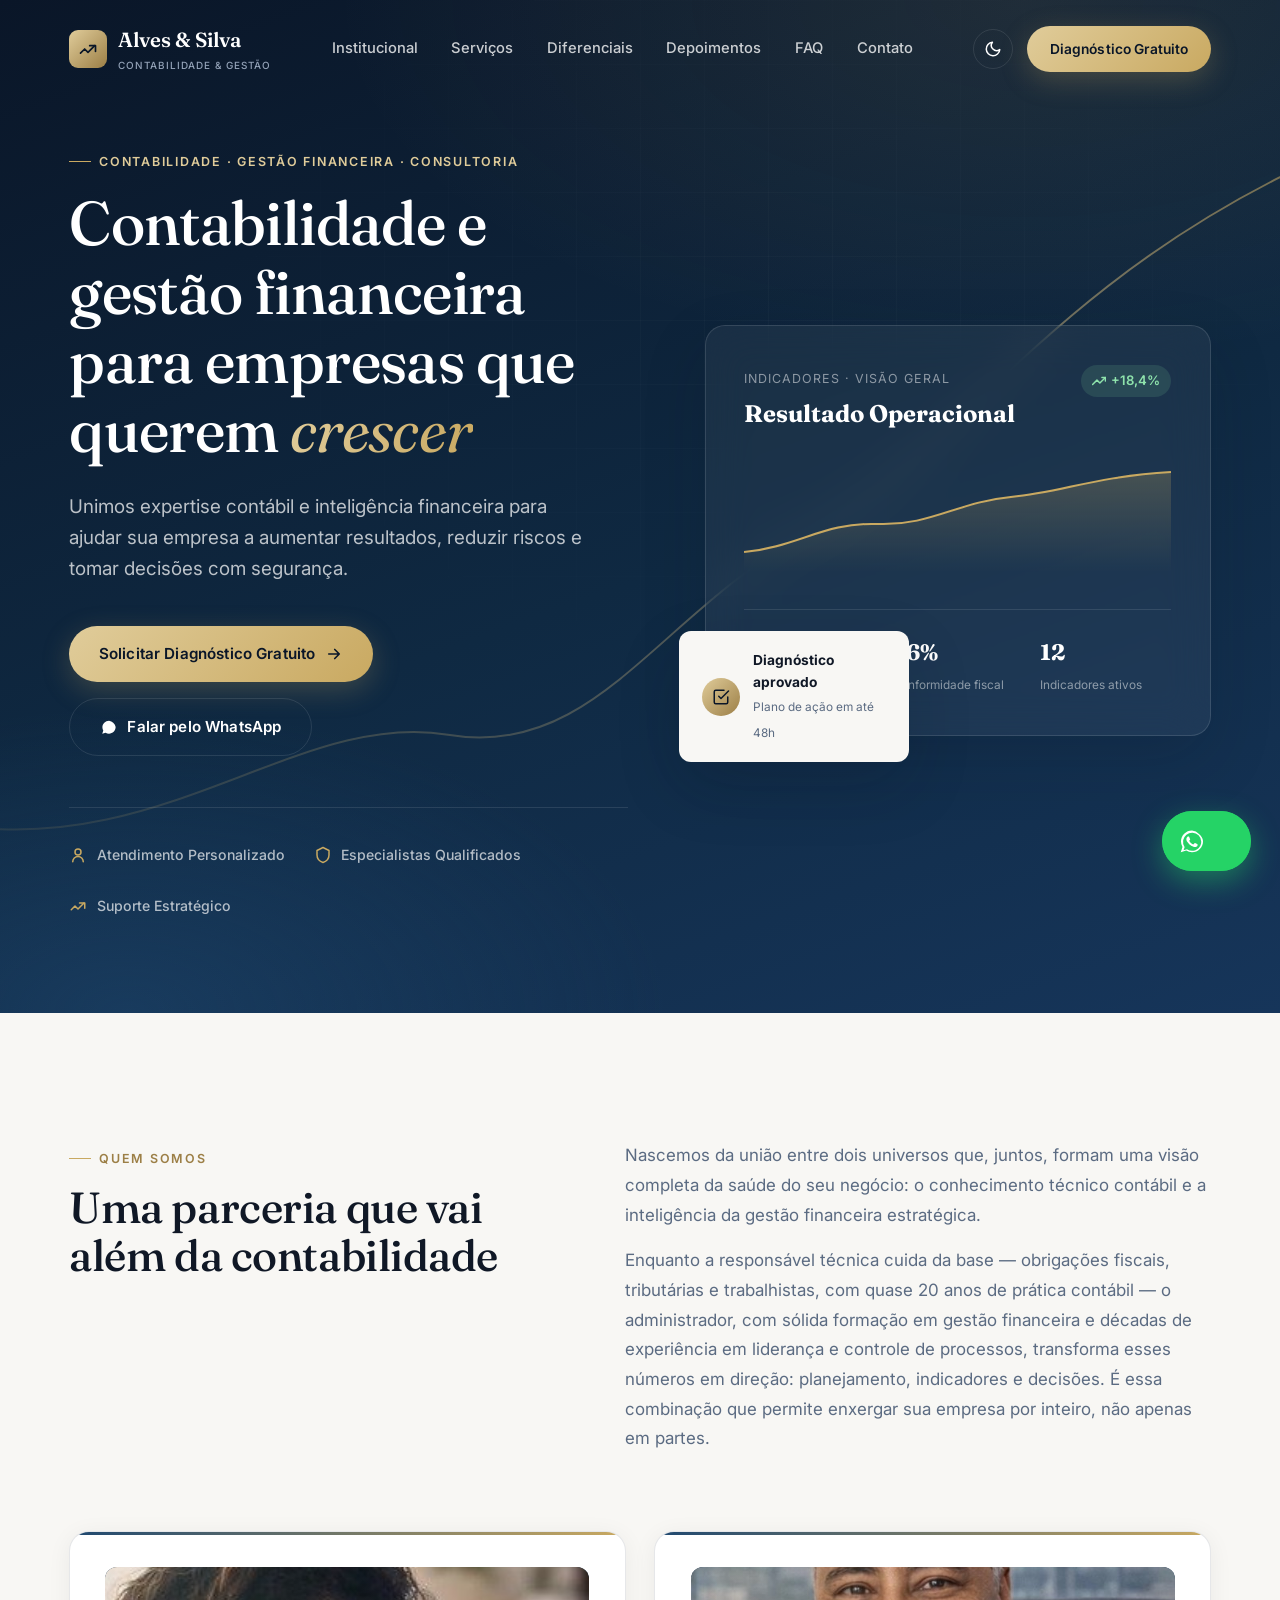
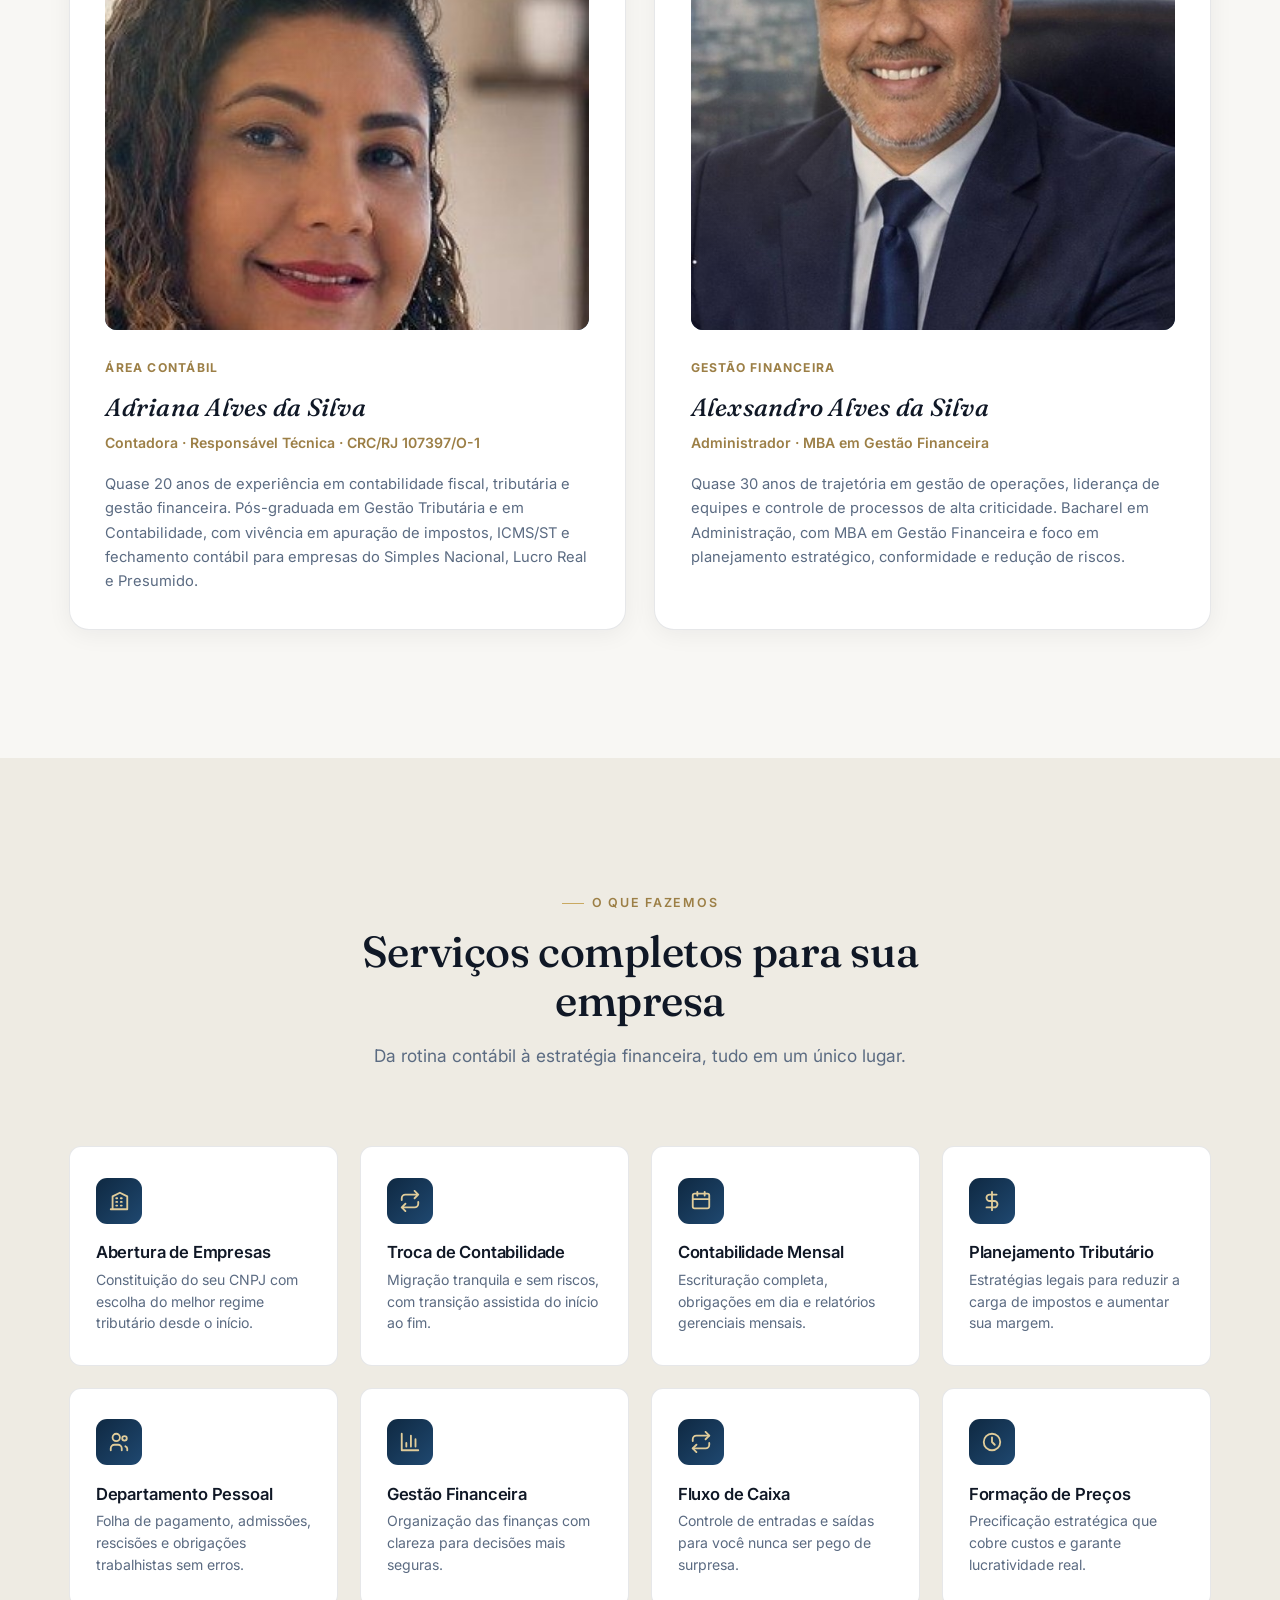
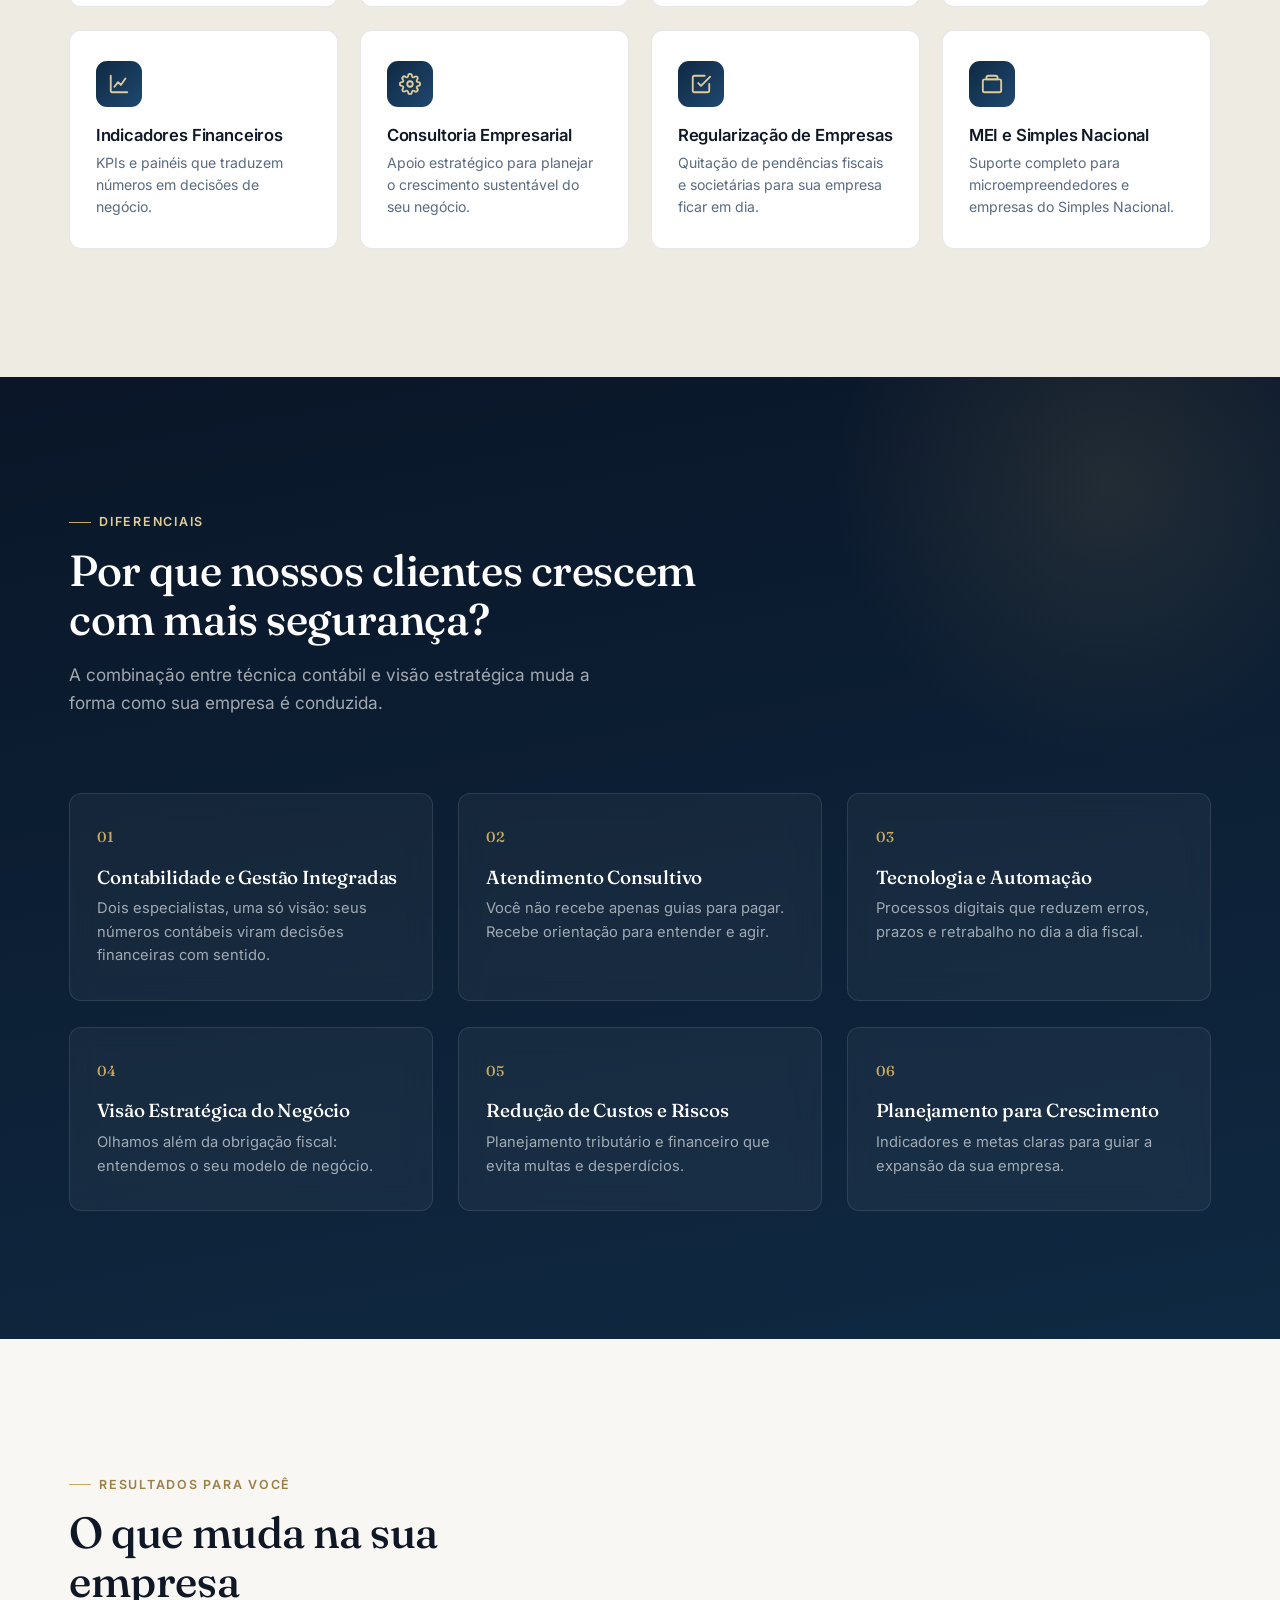
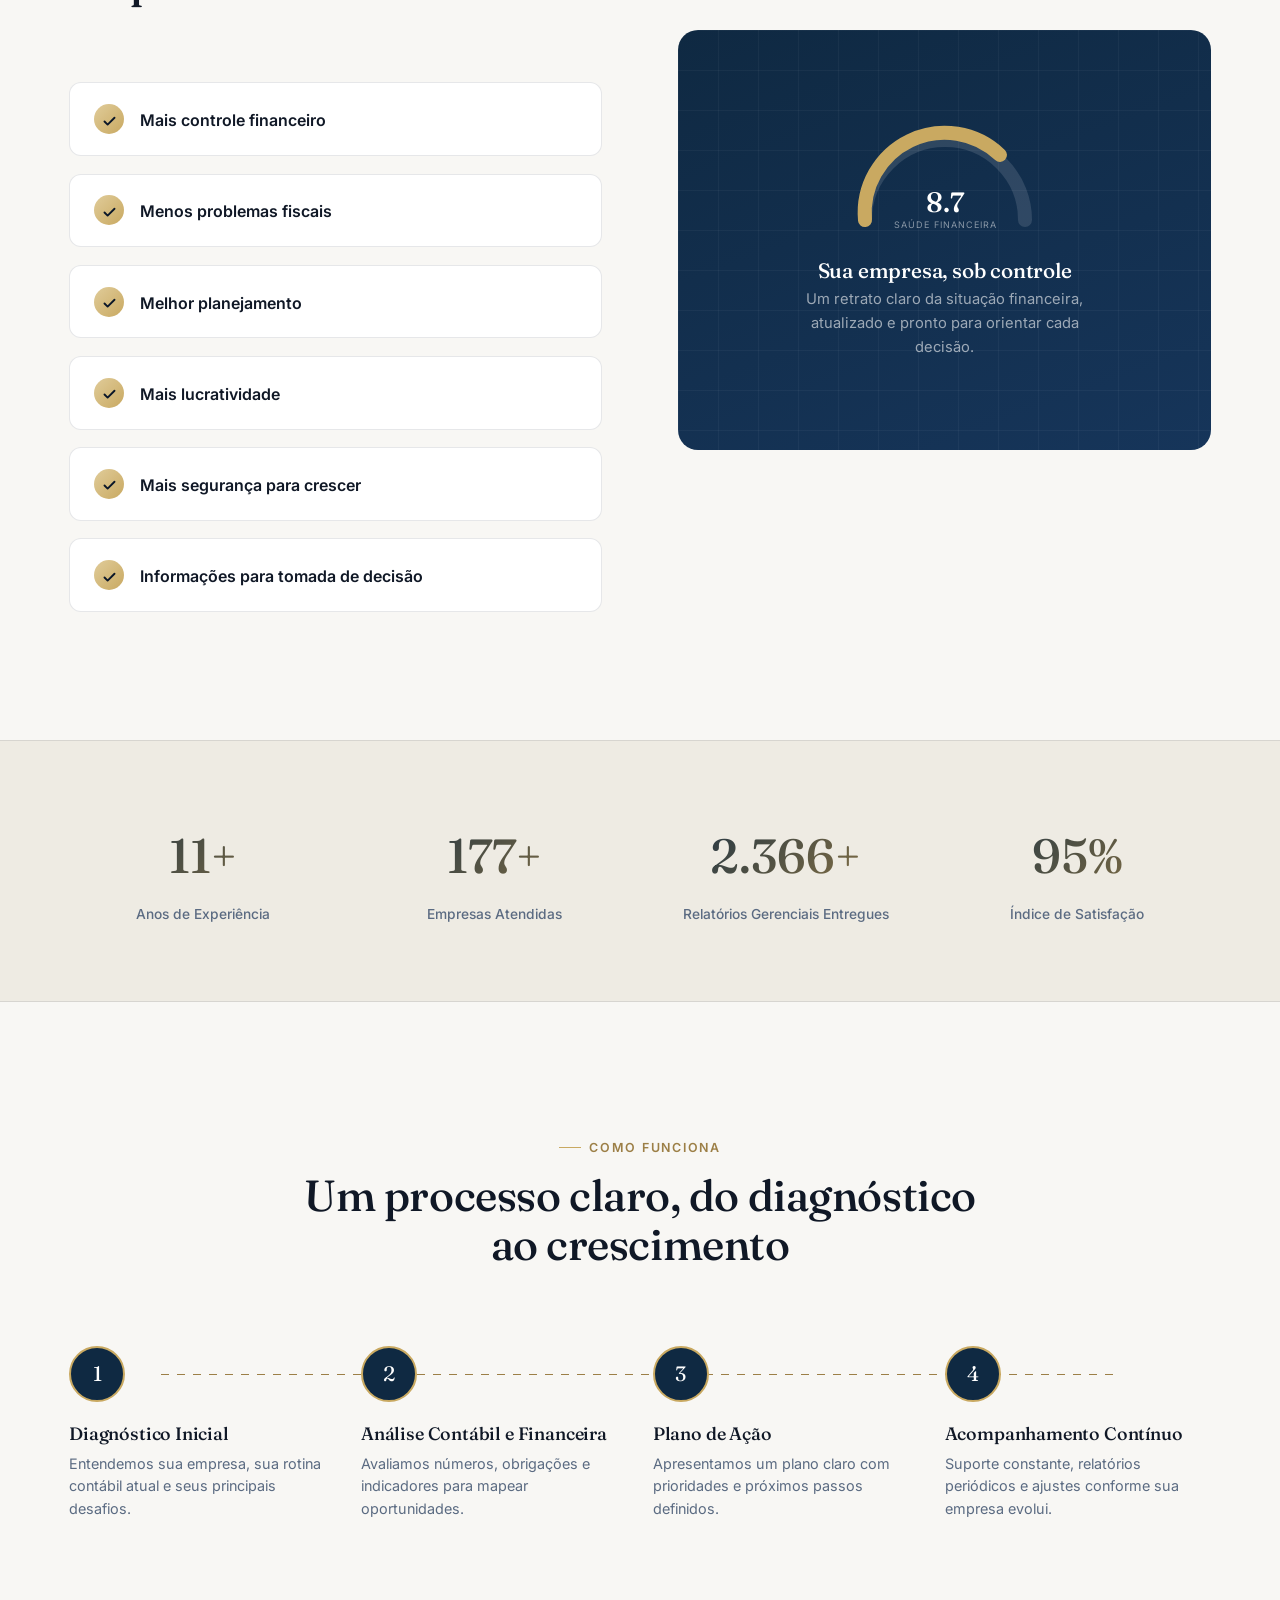
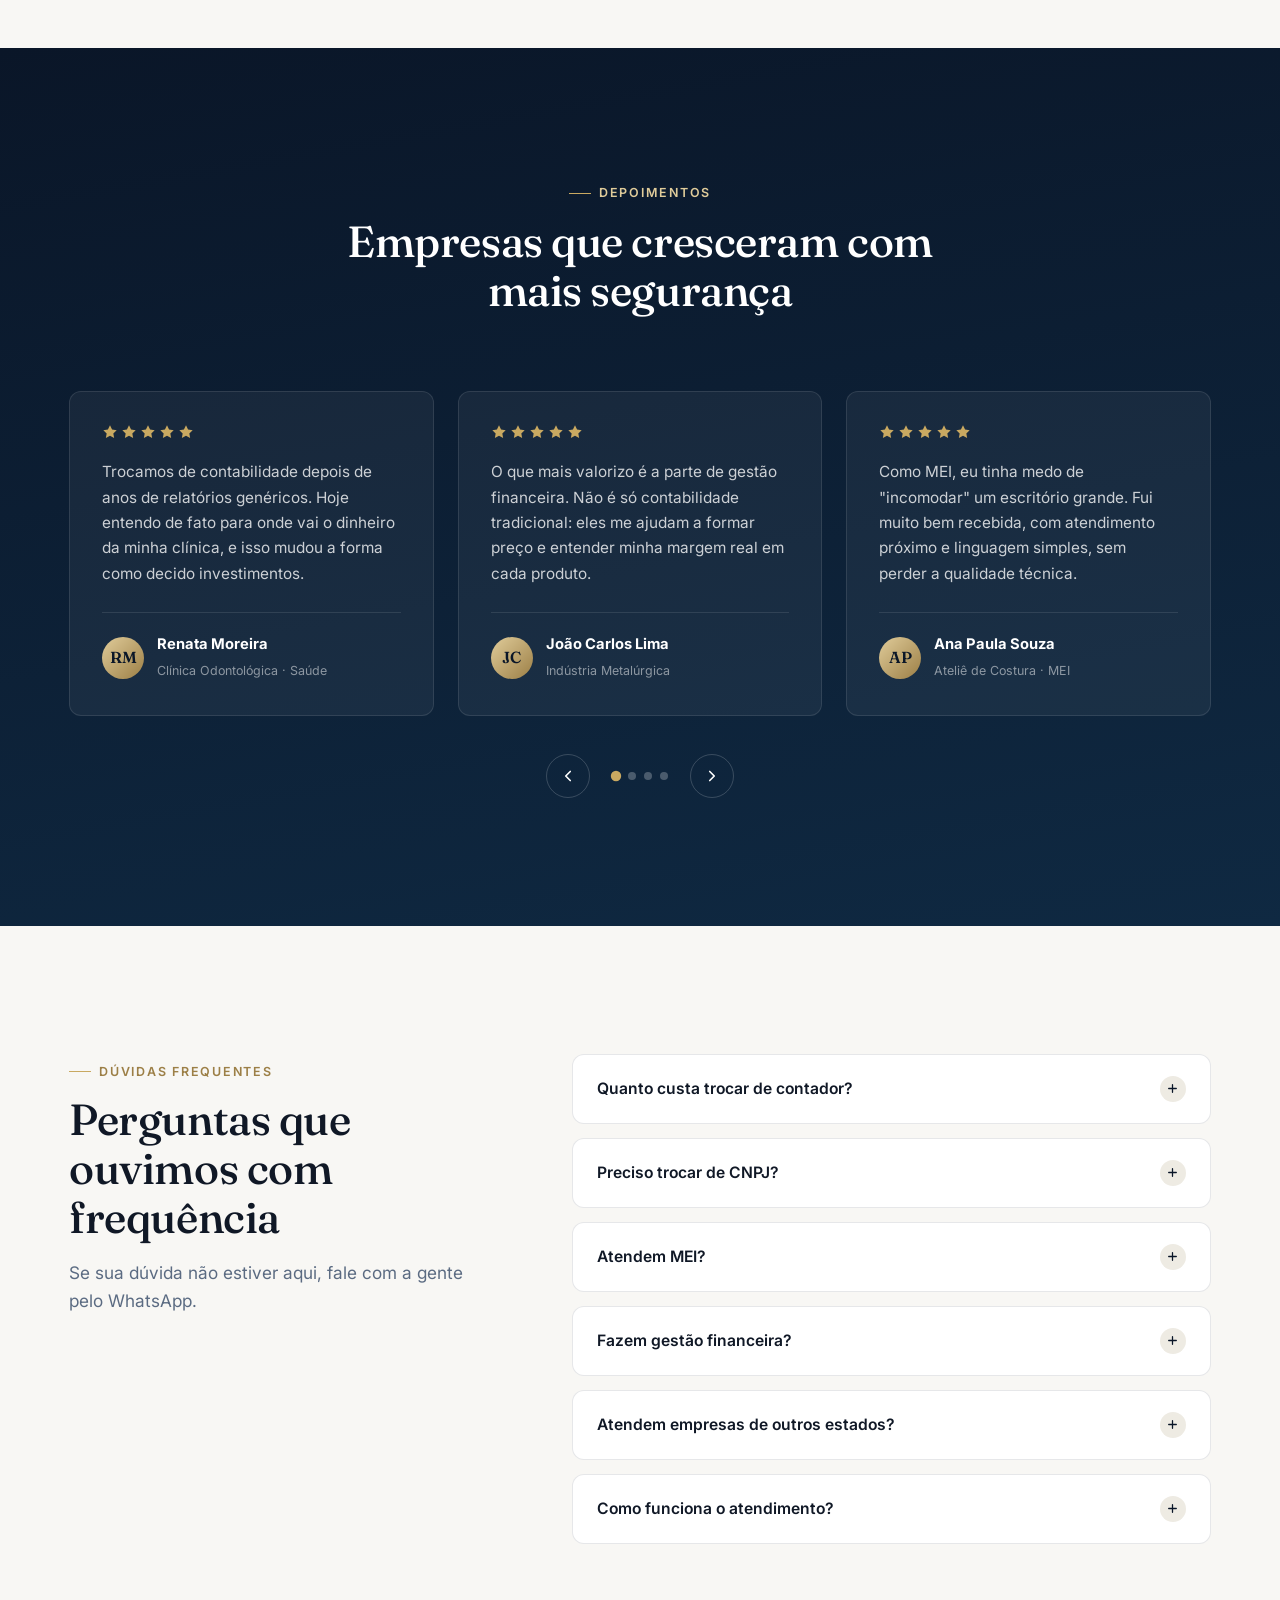
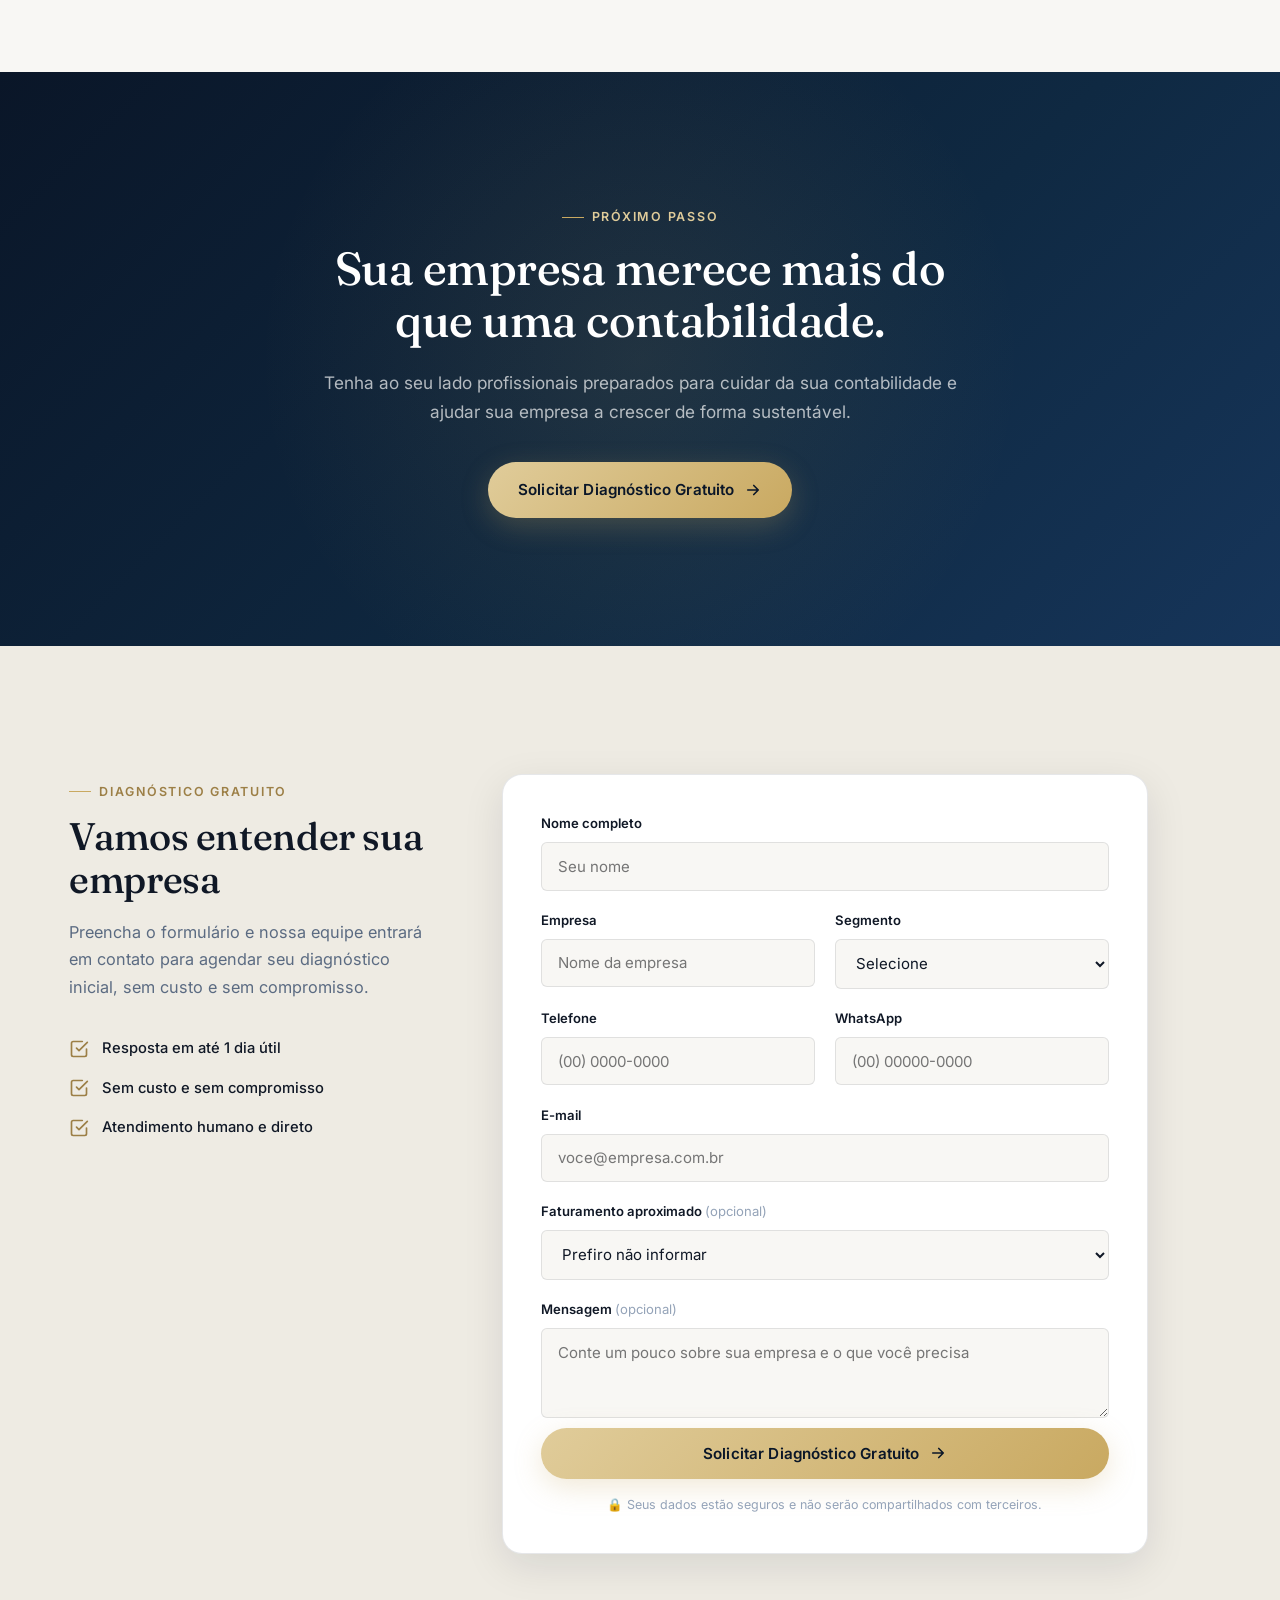
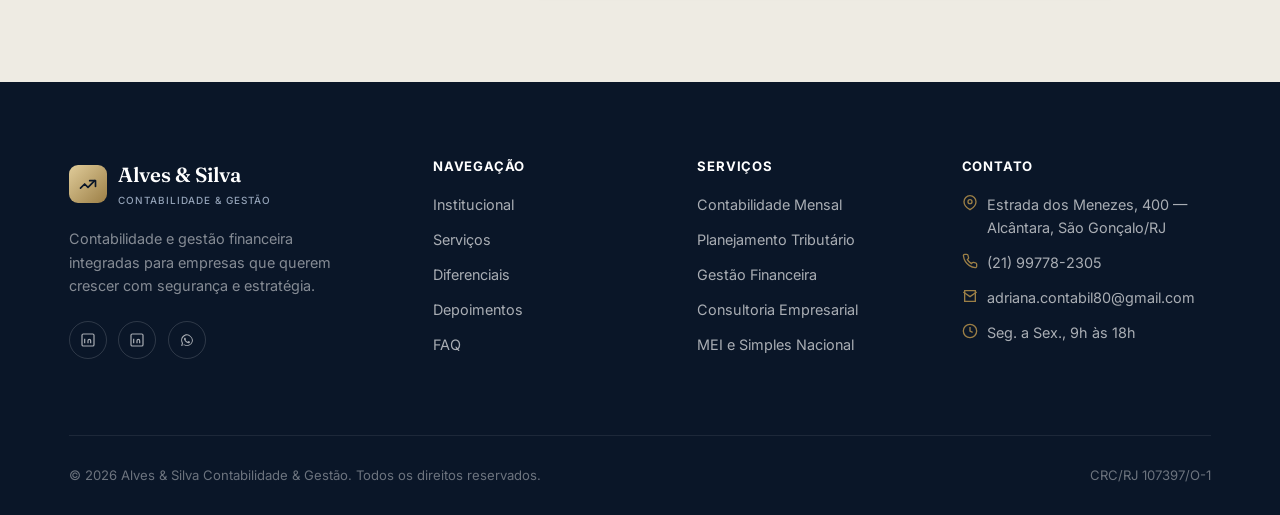
==== commit 2b446a4b: "Update access key in index.html 75174d42-f49a-4acf-9d8d-9817ed6403ba" ====
--- a/index.html
+++ b/index.html
@@ -2568,7 +2568,7 @@
       var msg     = (form.elements['mensagem'] && form.elements['mensagem'].value) || '';
 
       var payload = {
-        access_key: 'SEU_ACCESS_KEY_WEB3FORMS', // 👉 Substitua pela chave gerada em https://web3forms.com
+        access_key: '75174d42-f49a-4acf-9d8d-9817ed6403ba', // 👉 Substitua pela chave gerada em https://web3forms.com
         subject: 'Novo Lead – Diagnóstico Gratuito | Alves & Silva',
         from_name: 'Site Alves & Silva',
         replyto: email,
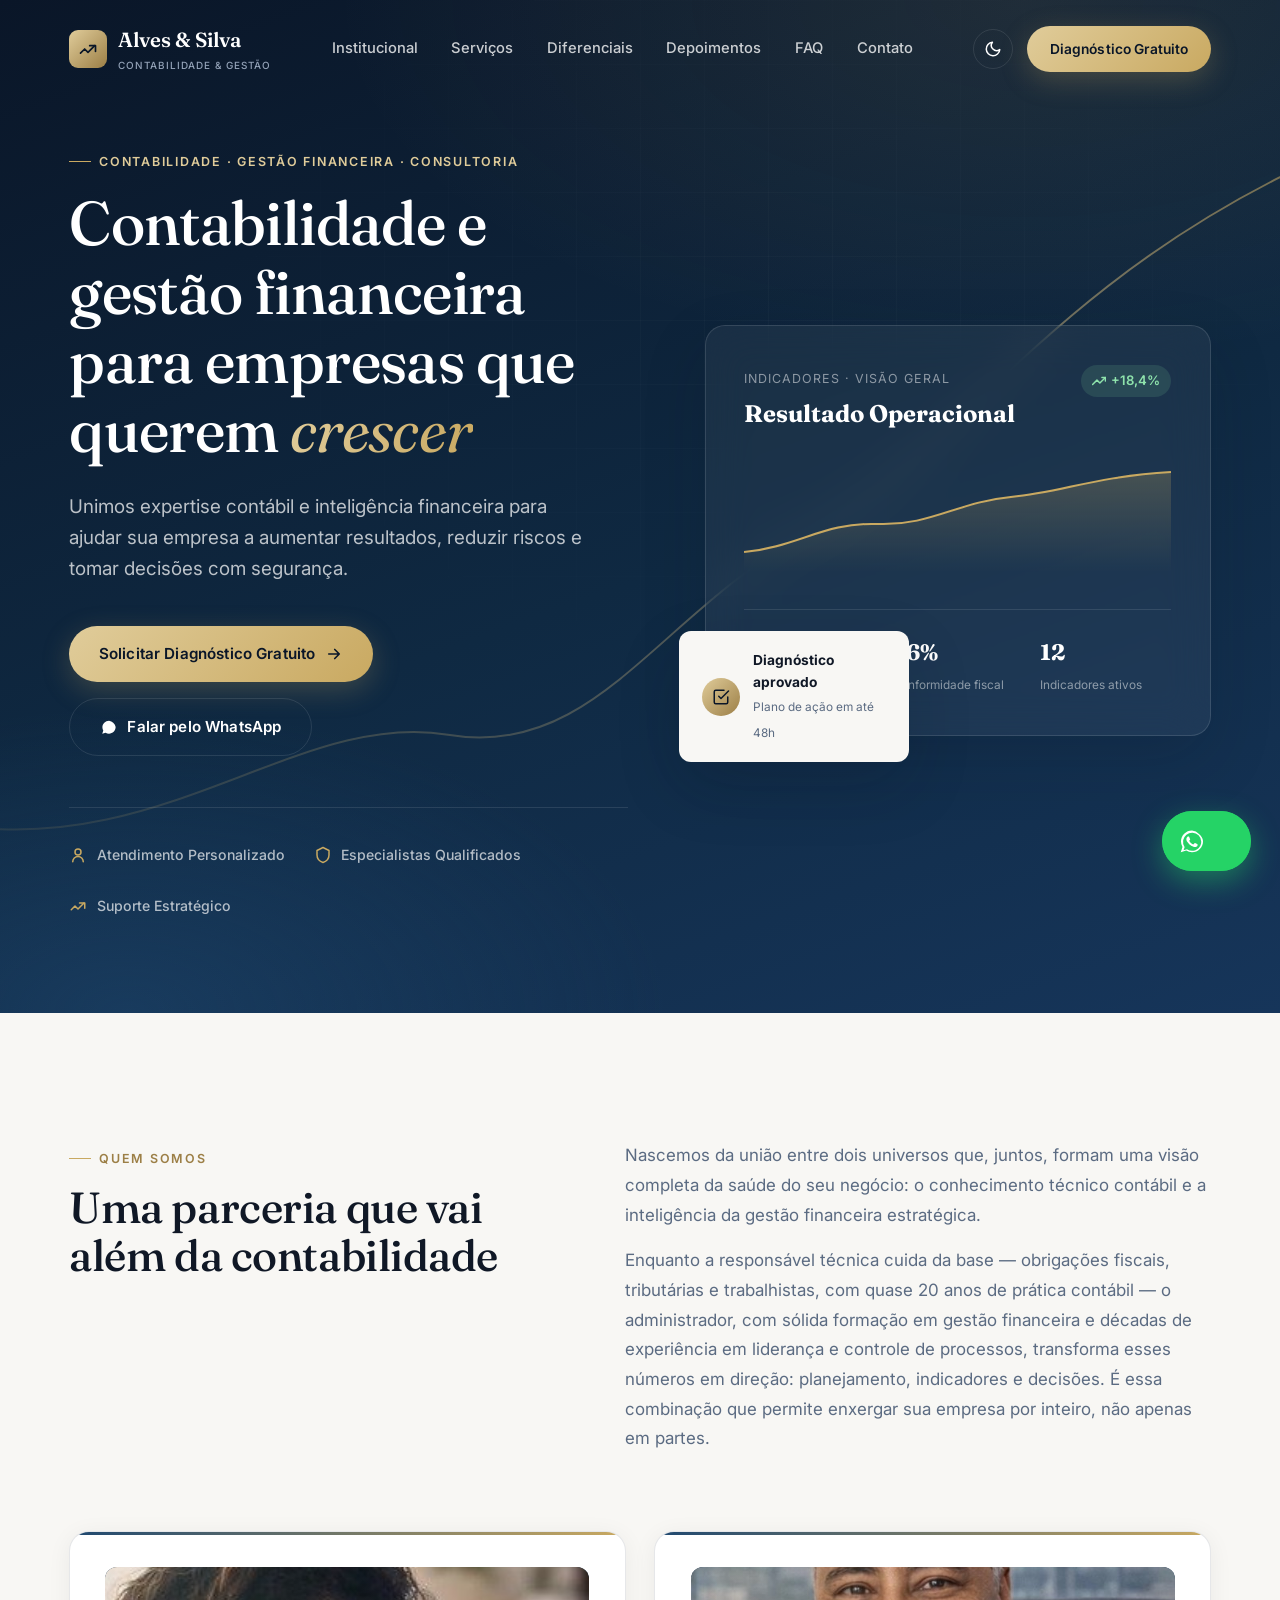
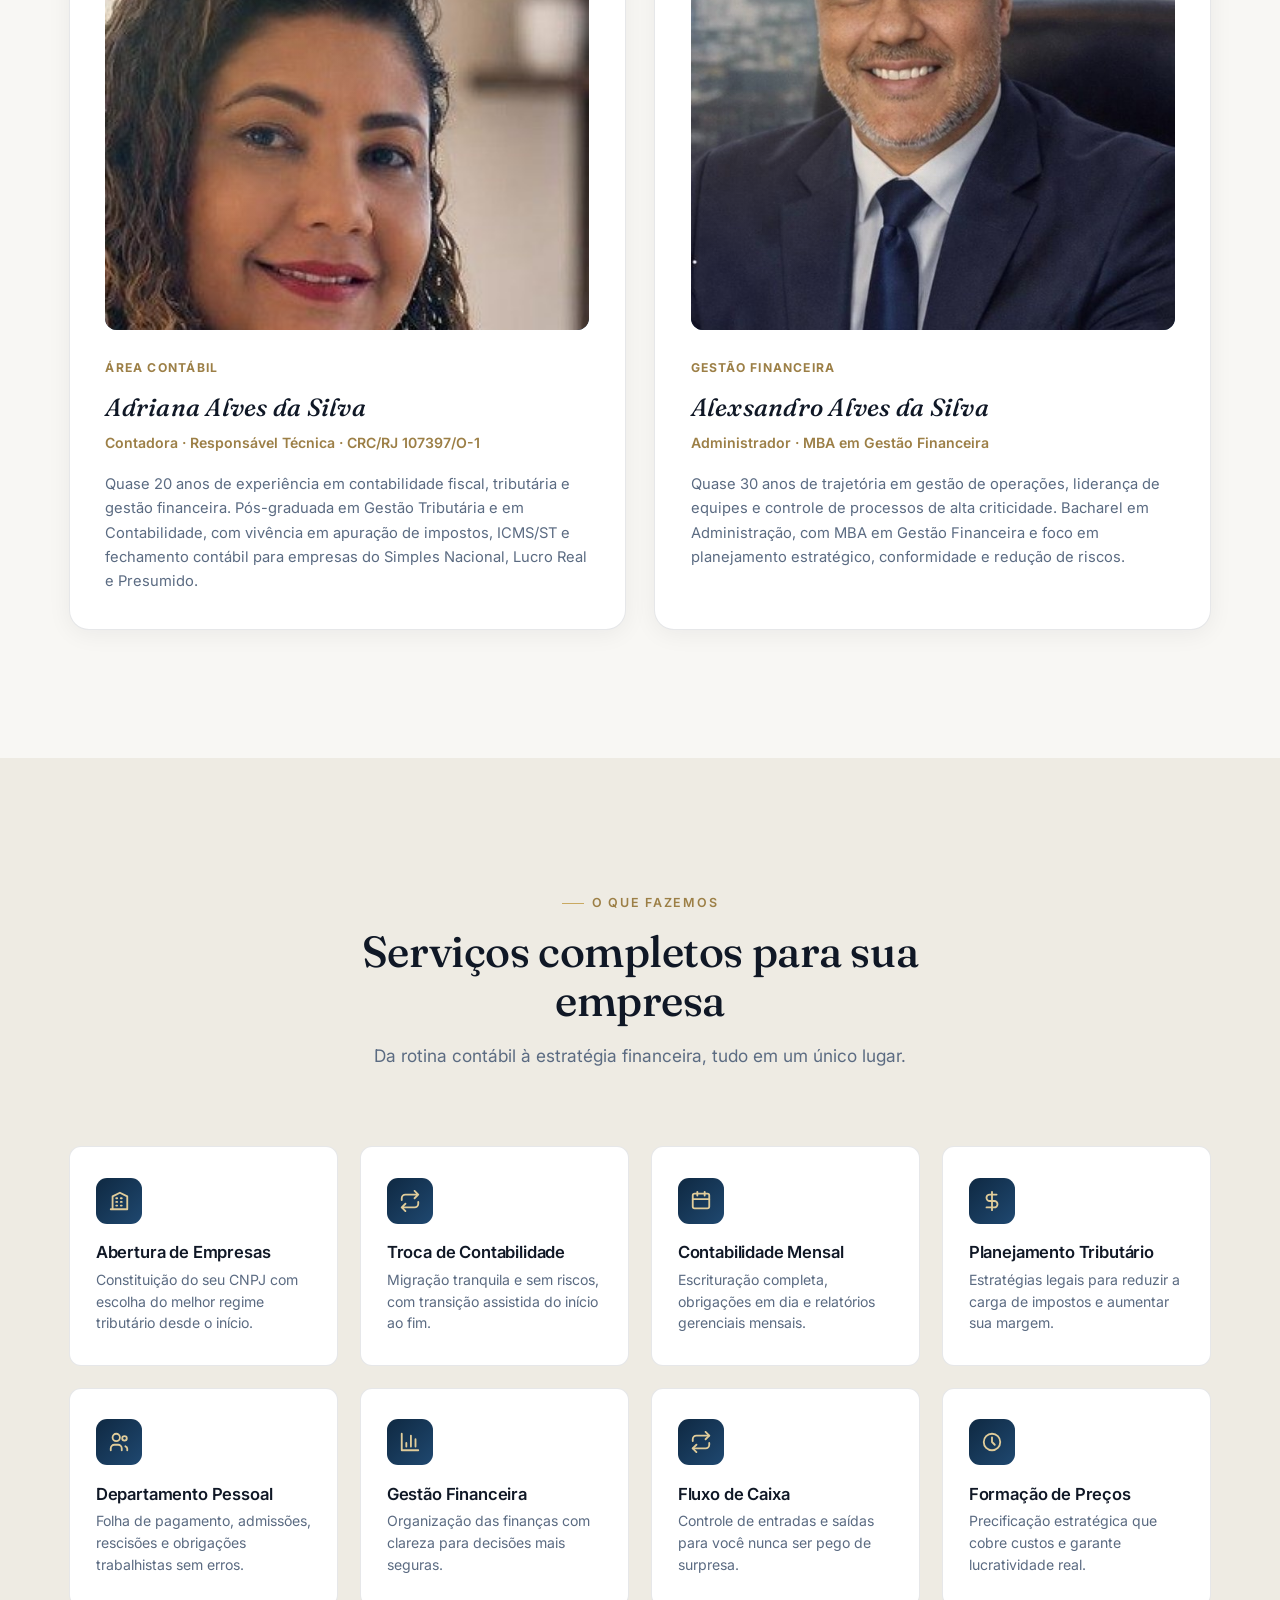
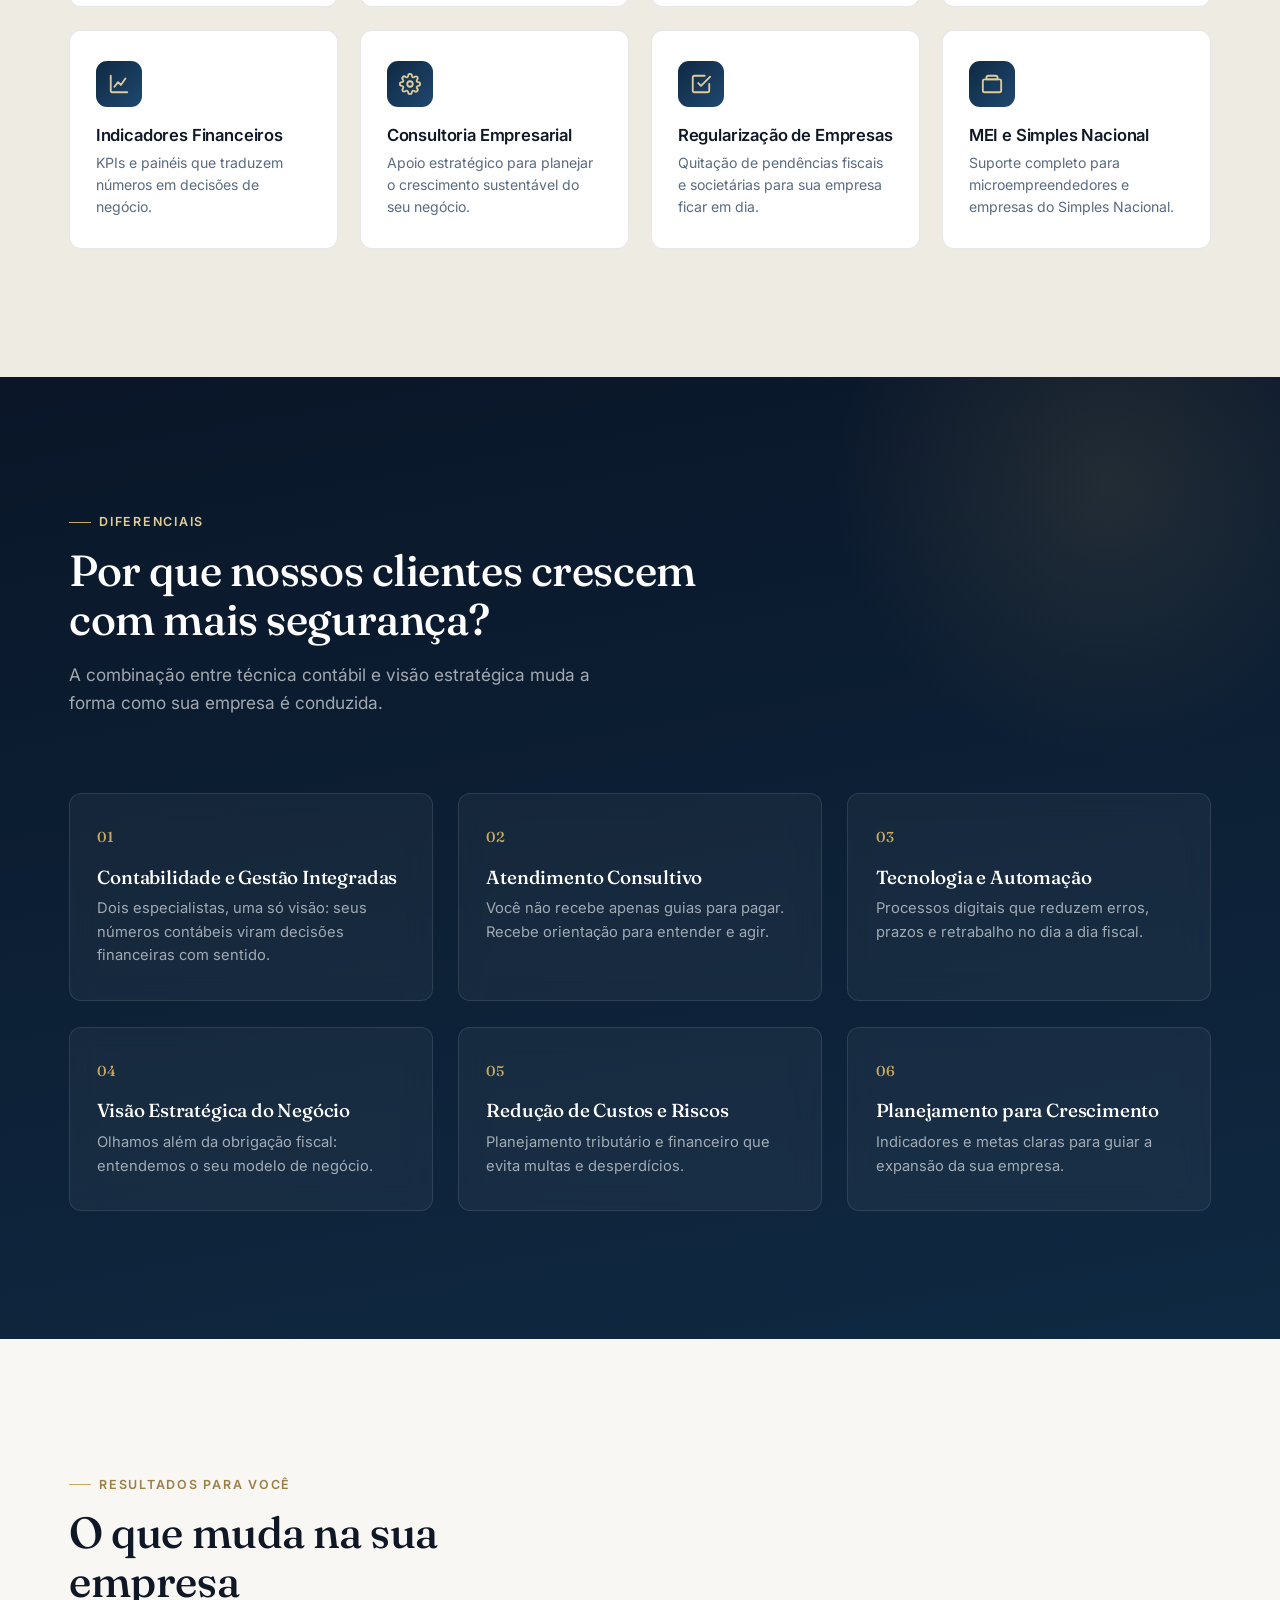
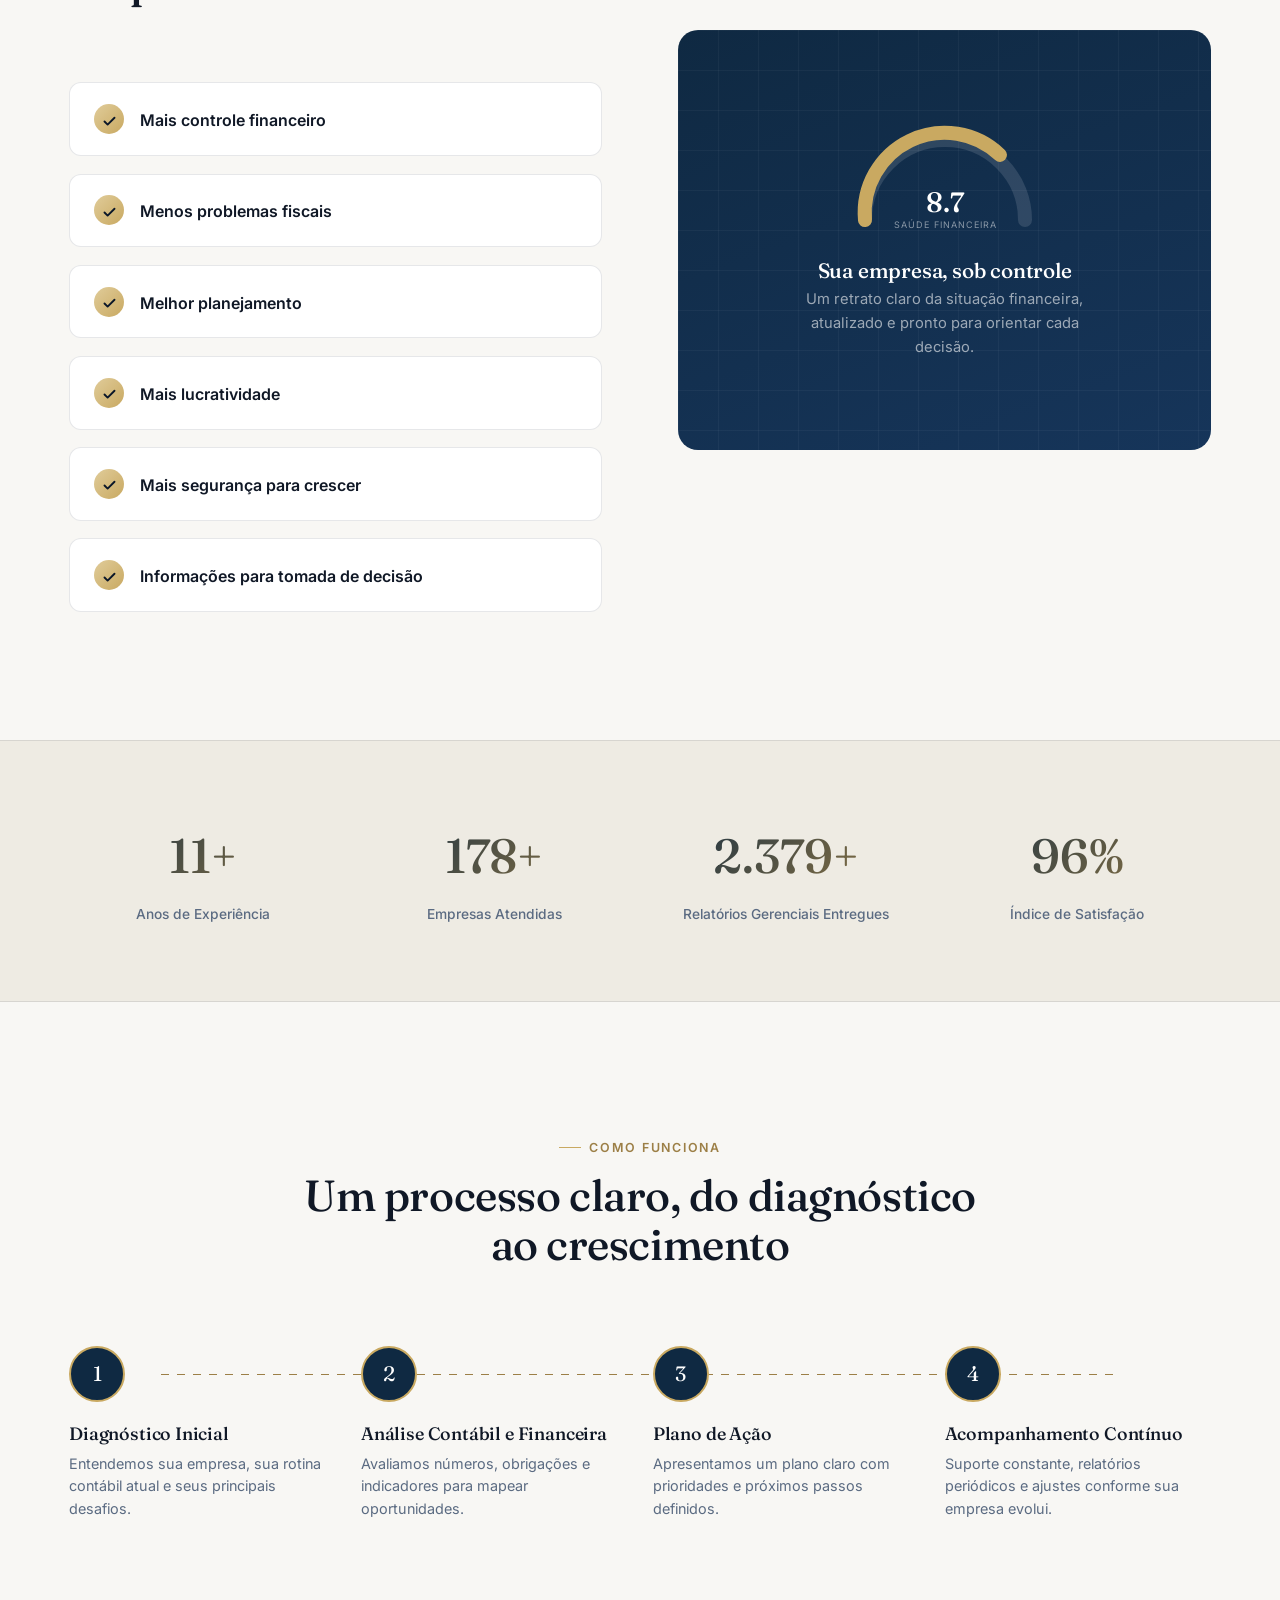
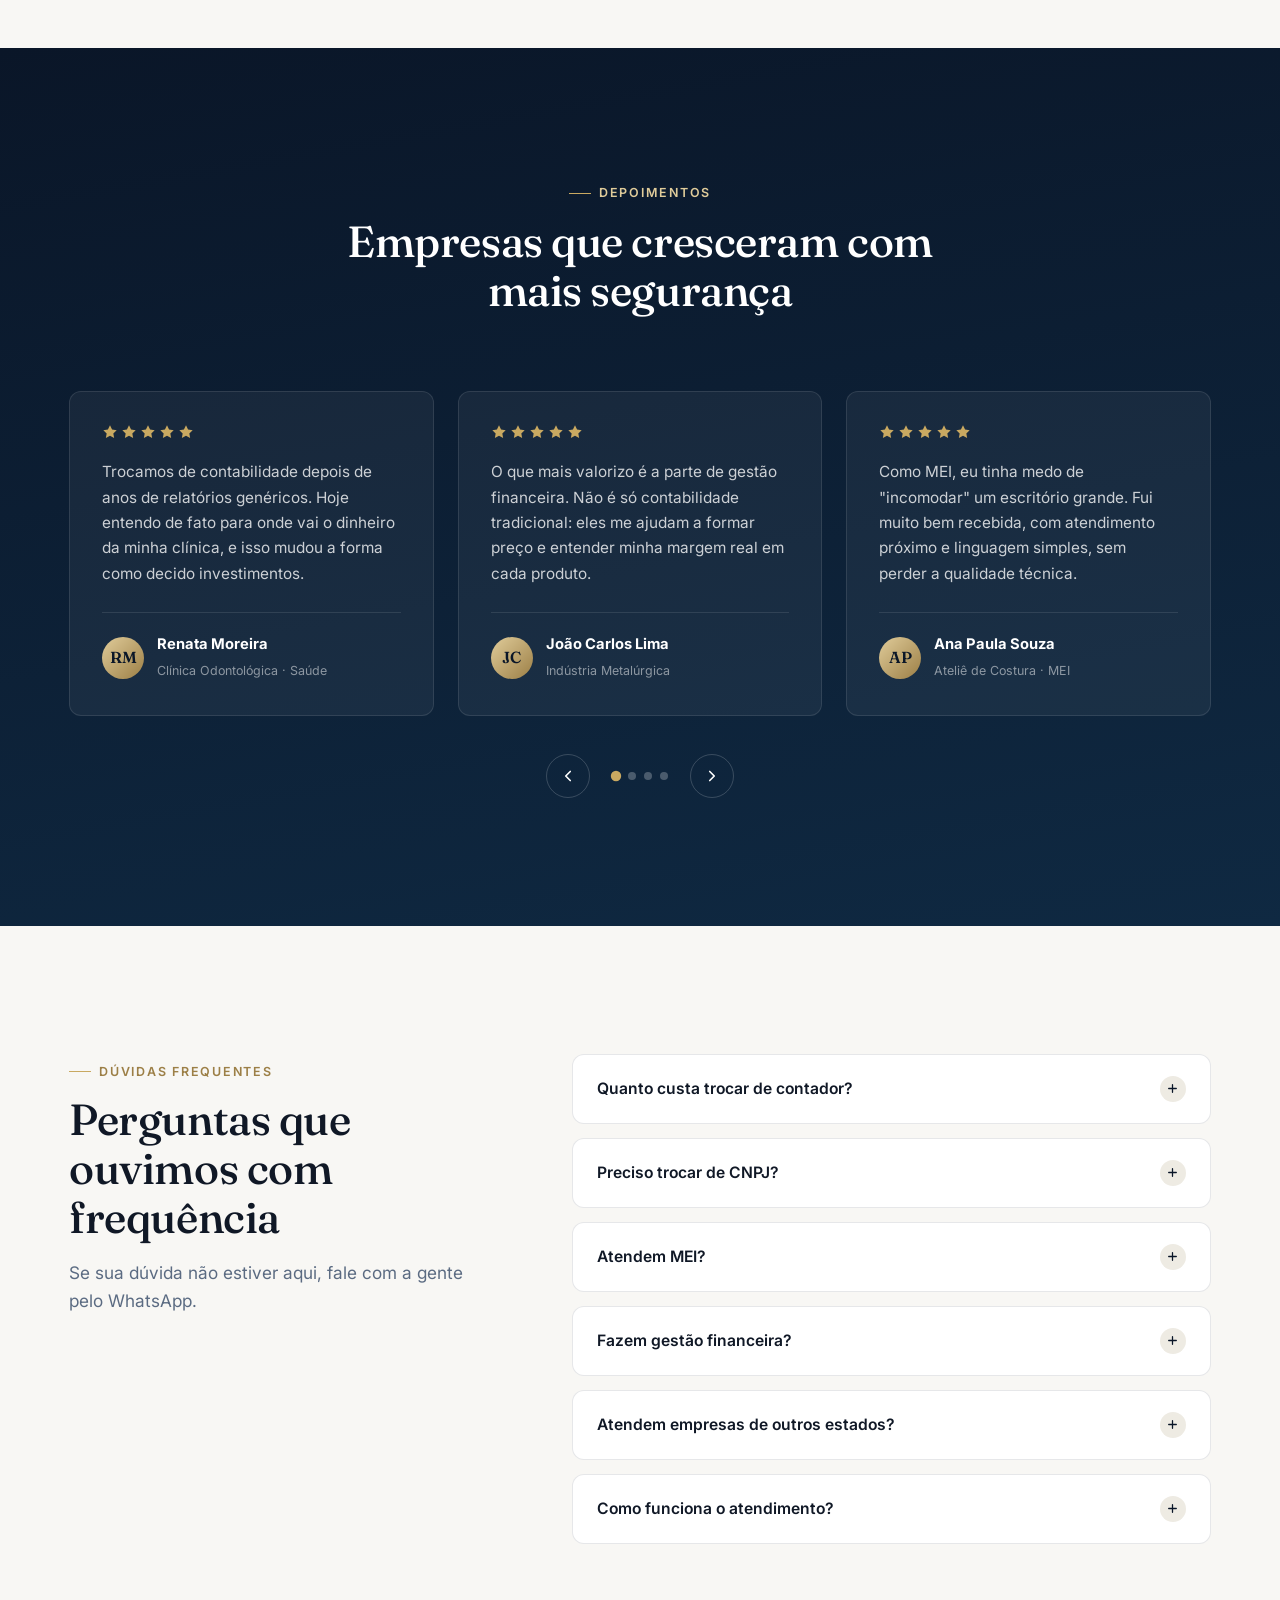
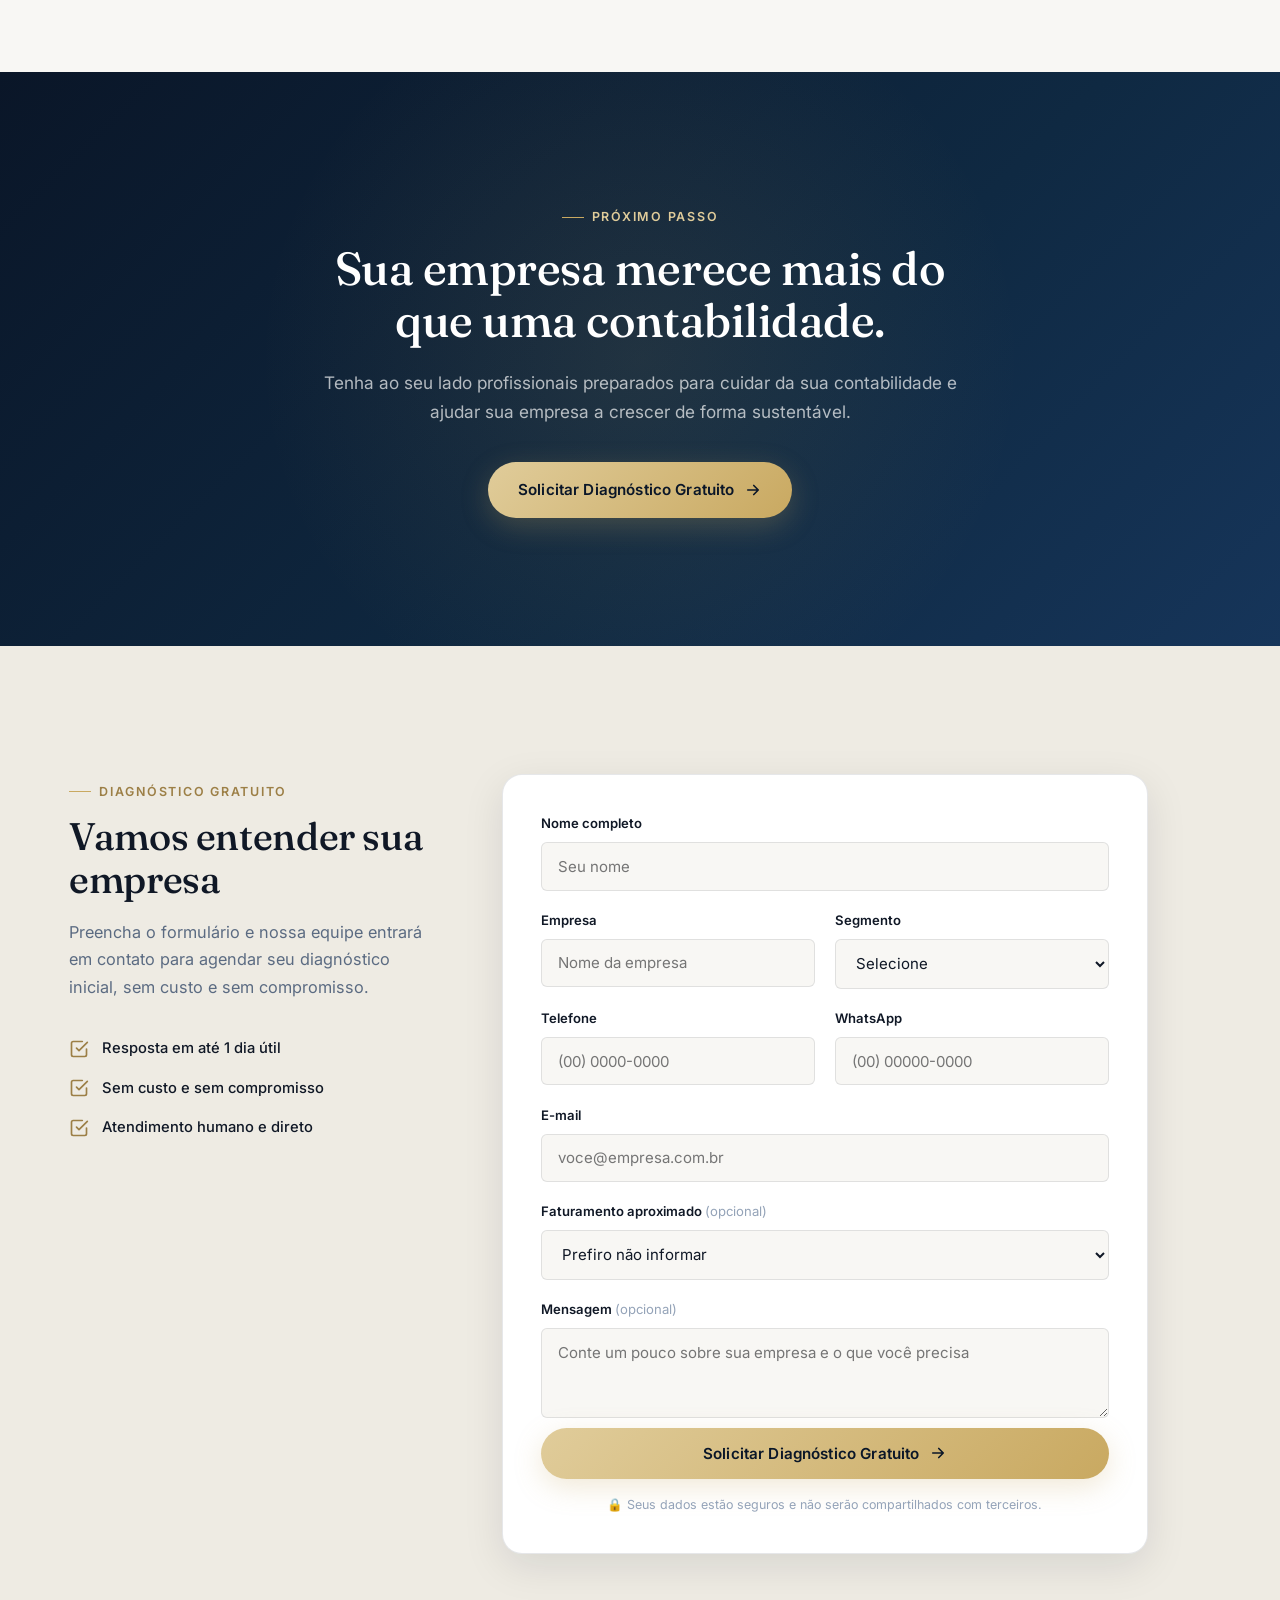
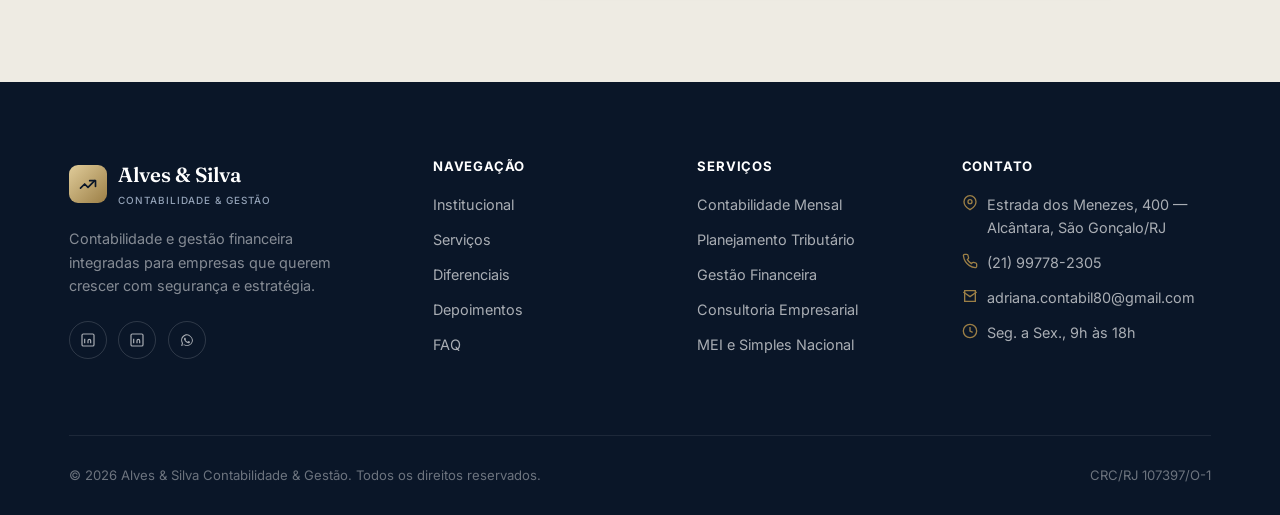
==== commit 5f7f3e26: "Update LinkedIn link for Alexsandro Alves da Silva" ====
--- a/index.html
+++ b/index.html
@@ -81,7 +81,7 @@
   ],
   "sameAs": [
     "https://www.linkedin.com/in/adrianaalvesdasilva",
-    "https://www.linkedin.com/in/alexsandro2026"
+    "https://www.linkedin.com/in/alexsandro-alves-da-silva-178b6549/?skipRedirect=true"
   ]
 }
 </script>
@@ -2184,7 +2184,7 @@
         <p>Contabilidade e gestão financeira integradas para empresas que querem crescer com segurança e estratégia.</p>
         <div class="footer-social">
           <a href="https://www.linkedin.com/in/adrianaalvesdasilva" target="_blank" rel="noopener" aria-label="LinkedIn de Adriana Alves da Silva"><svg viewBox="0 0 24 24" fill="none" stroke="currentColor" stroke-width="1.8"><rect x="3" y="3" width="18" height="18" rx="2"/><path d="M7 10v7M7 7v.01M12 17v-4a2 2 0 0 1 4 0v4M12 13v4"/></svg></a>
-          <a href="https://www.linkedin.com/in/alexsandro2026" target="_blank" rel="noopener" aria-label="LinkedIn de Alexsandro Alves da Silva"><svg viewBox="0 0 24 24" fill="none" stroke="currentColor" stroke-width="1.8"><rect x="3" y="3" width="18" height="18" rx="2"/><path d="M7 10v7M7 7v.01M12 17v-4a2 2 0 0 1 4 0v4M12 13v4"/></svg></a>
+          <a href=""https://www.linkedin.com/in/alexsandro-alves-da-silva-178b6549/?skipRedirect=true"" target="_blank" rel="noopener" aria-label="LinkedIn de Alexsandro Alves da Silva"><svg viewBox="0 0 24 24" fill="none" stroke="currentColor" stroke-width="1.8"><rect x="3" y="3" width="18" height="18" rx="2"/><path d="M7 10v7M7 7v.01M12 17v-4a2 2 0 0 1 4 0v4M12 13v4"/></svg></a>
           <a href="https://wa.me/5521997782305" target="_blank" rel="noopener" aria-label="WhatsApp"><svg viewBox="0 0 24 24" fill="currentColor"><path d="M17.6 6.32A8.8 8.8 0 0 0 12.02 3.5c-4.86 0-8.82 3.95-8.82 8.82a8.78 8.78 0 0 0 1.18 4.42L3 21l4.4-1.36a8.8 8.8 0 0 0 4.62 1.27h.01c4.86 0 8.82-3.95 8.82-8.81a8.78 8.78 0 0 0-3.25-5.78zm-5.58 13.5h-.01a7.3 7.3 0 0 1-3.72-1.02l-.27-.16-2.77.85.86-2.7-.17-.28a7.32 7.32 0 0 1 11.3-9.14 7.27 7.27 0 0 1 2.15 5.18c0 4.04-3.3 7.27-7.37 7.27zm4-5.45c-.22-.11-1.3-.64-1.5-.72-.2-.07-.35-.11-.5.11-.15.22-.57.72-.7.87-.13.15-.26.16-.48.05-.22-.11-.93-.34-1.78-1.09-.66-.58-1.1-1.31-1.23-1.53-.13-.22-.01-.34.1-.45.1-.1.22-.26.33-.39.11-.13.15-.22.22-.37.07-.15.04-.28-.02-.39-.06-.11-.5-1.2-.68-1.64-.18-.43-.36-.37-.5-.38h-.43c-.15 0-.39.06-.59.28-.2.22-.78.76-.78 1.85s.8 2.15.91 2.3c.11.15 1.57 2.4 3.81 3.36.53.23.94.37 1.27.47.53.17 1.01.14 1.4.09.43-.06 1.3-.53 1.48-1.04.18-.51.18-.95.13-1.04-.05-.1-.2-.15-.42-.26z"/></svg></a>
         </div>
       </div>
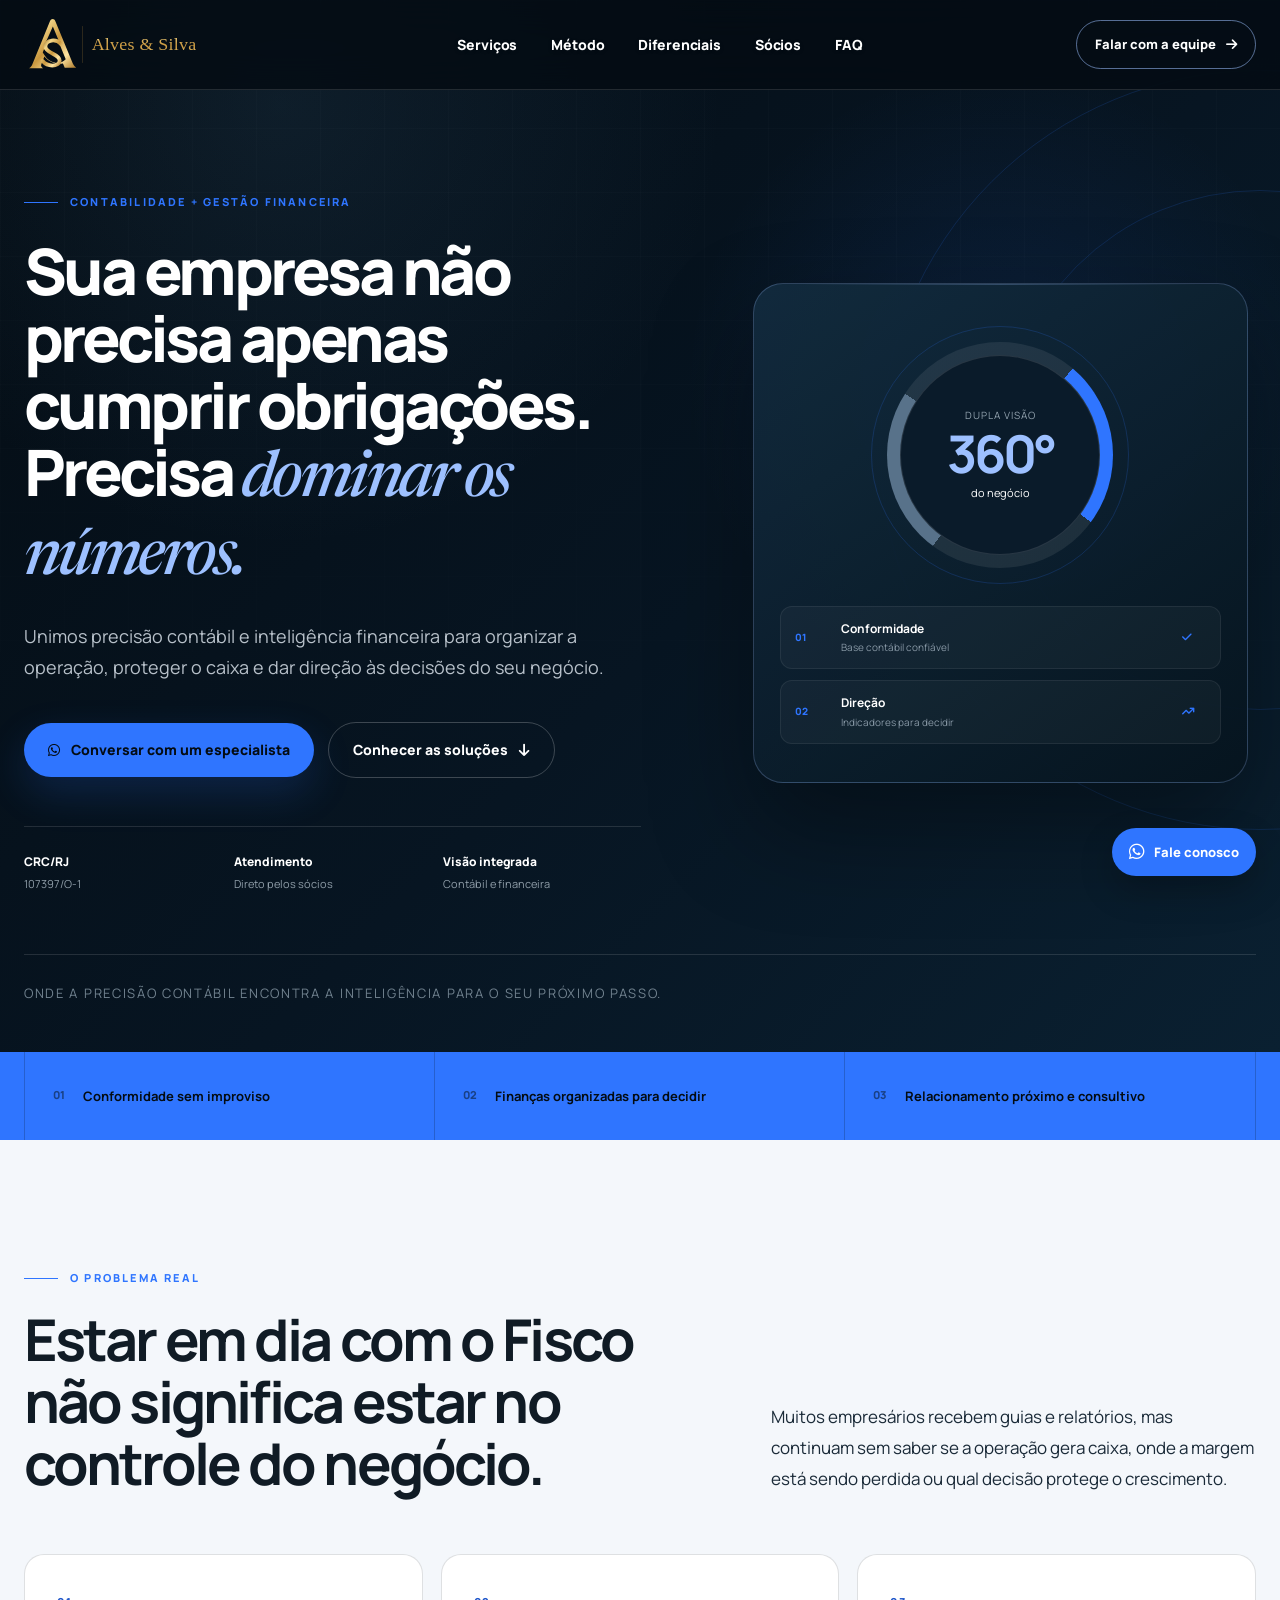
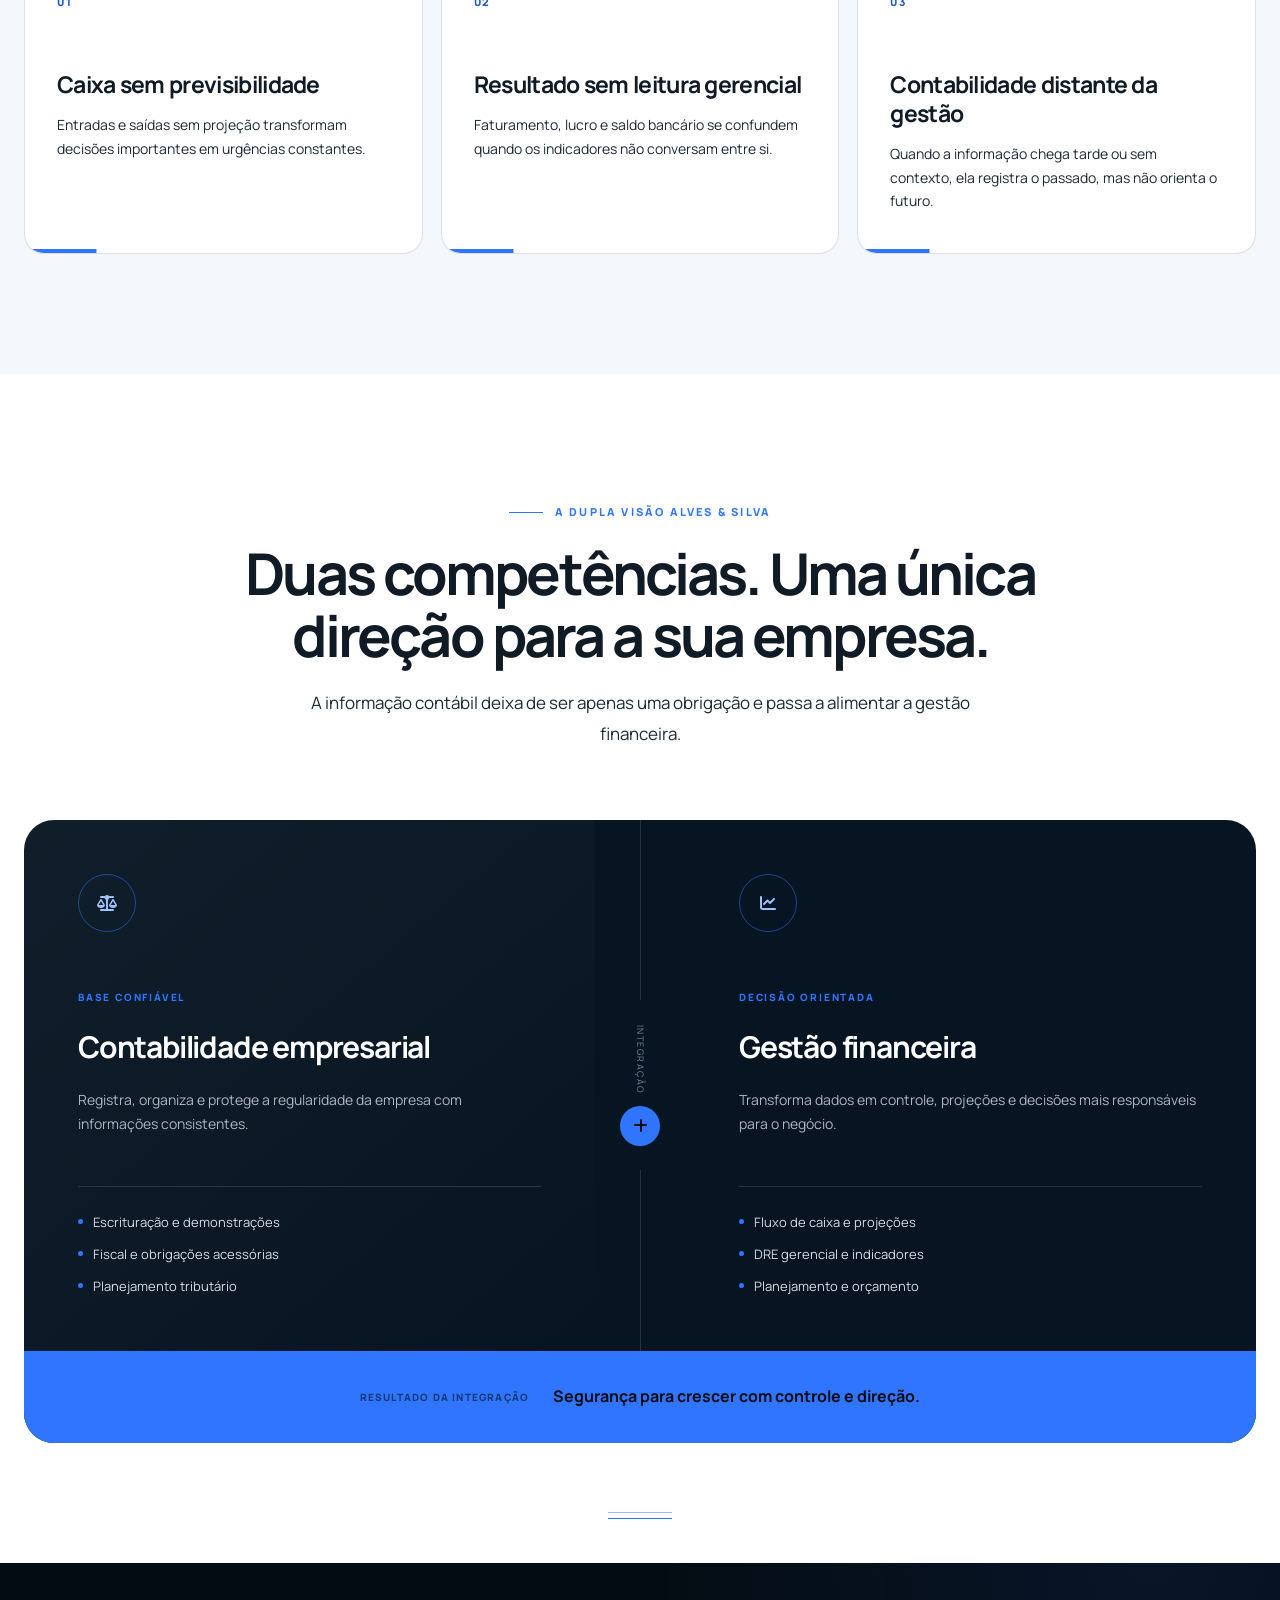
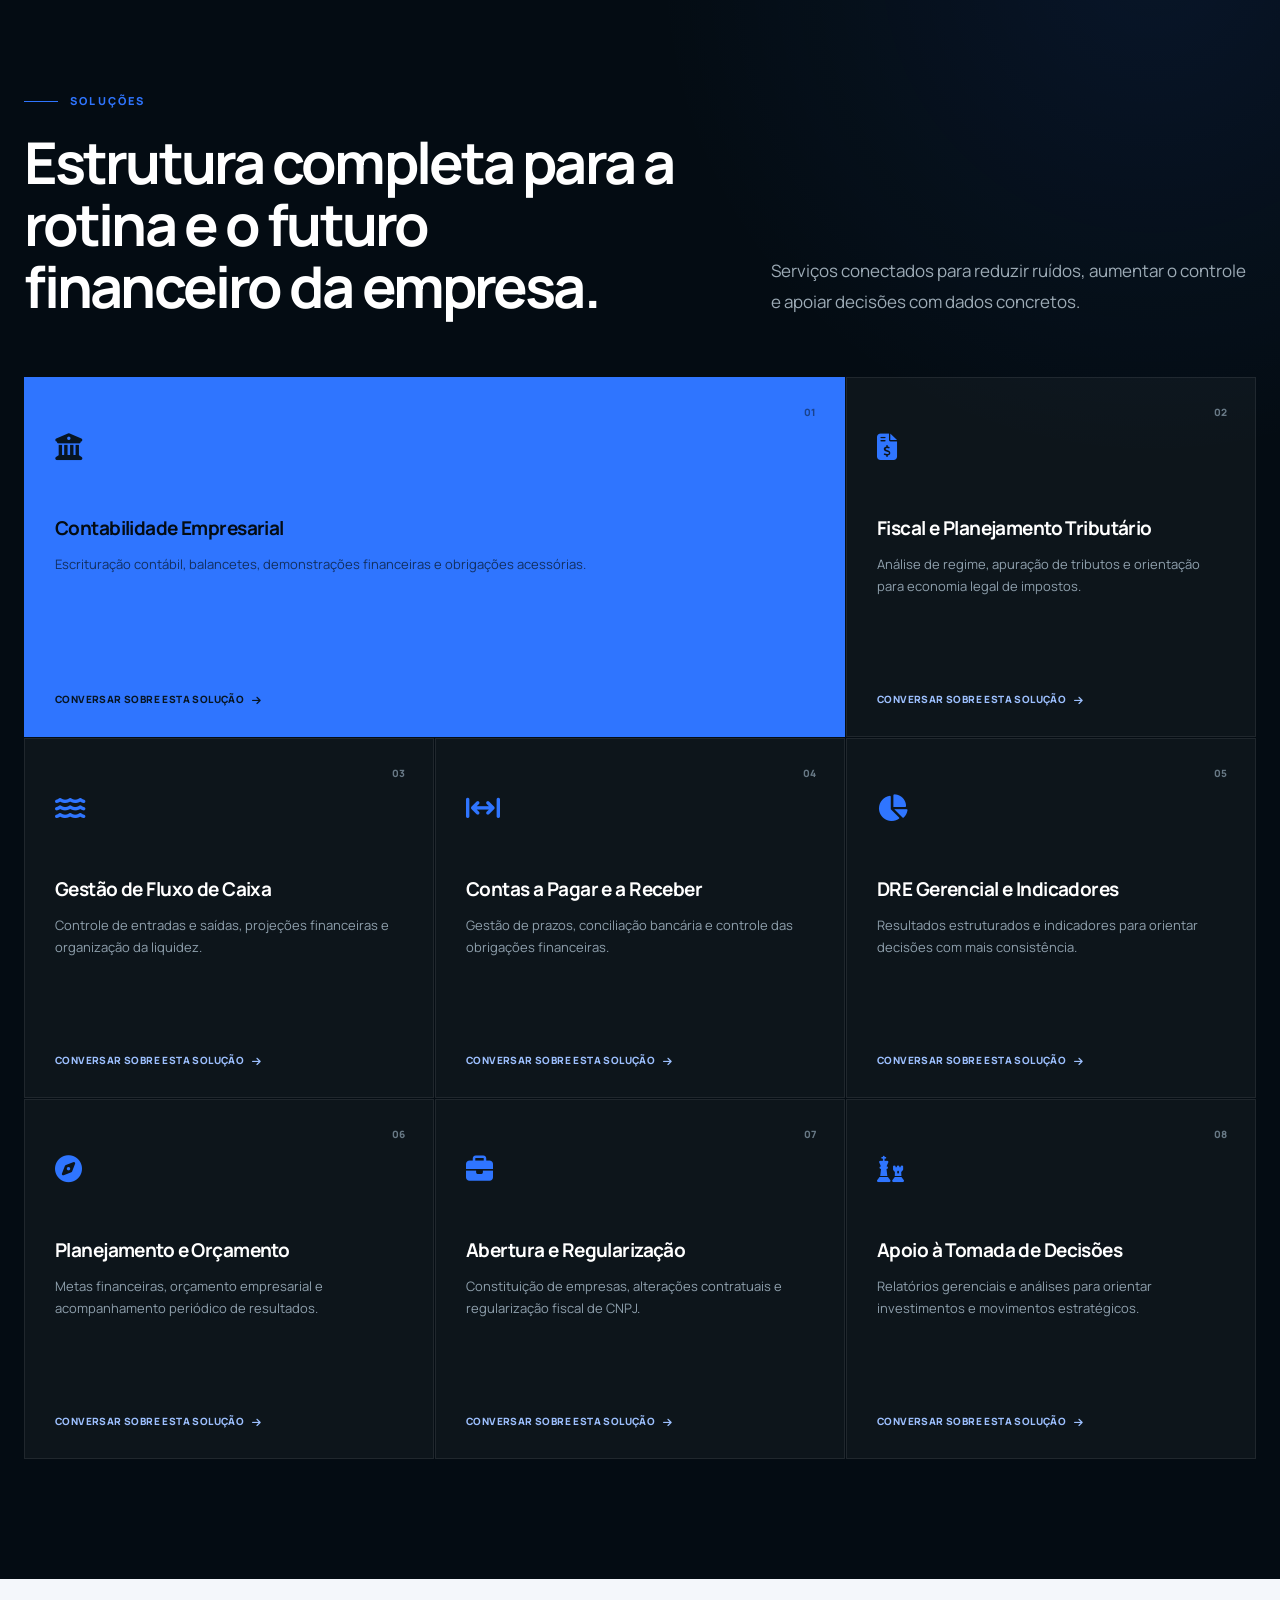
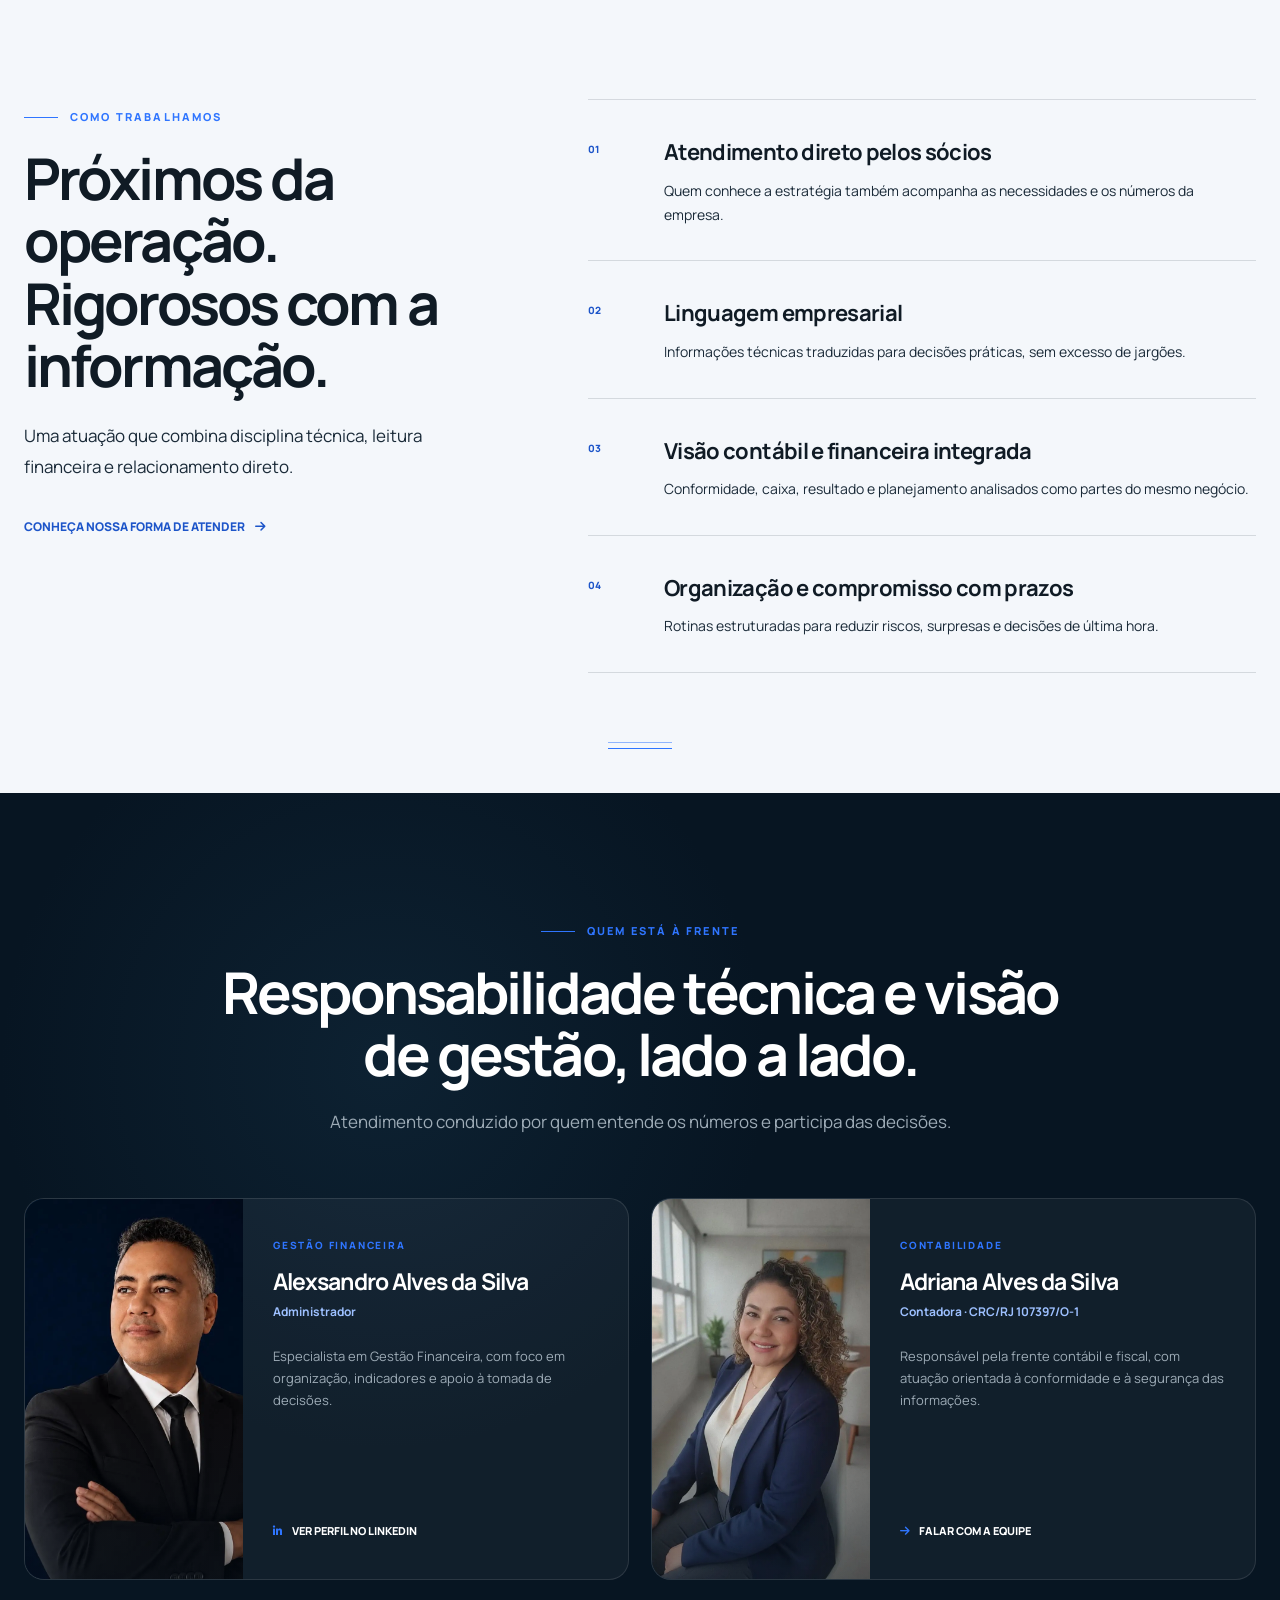
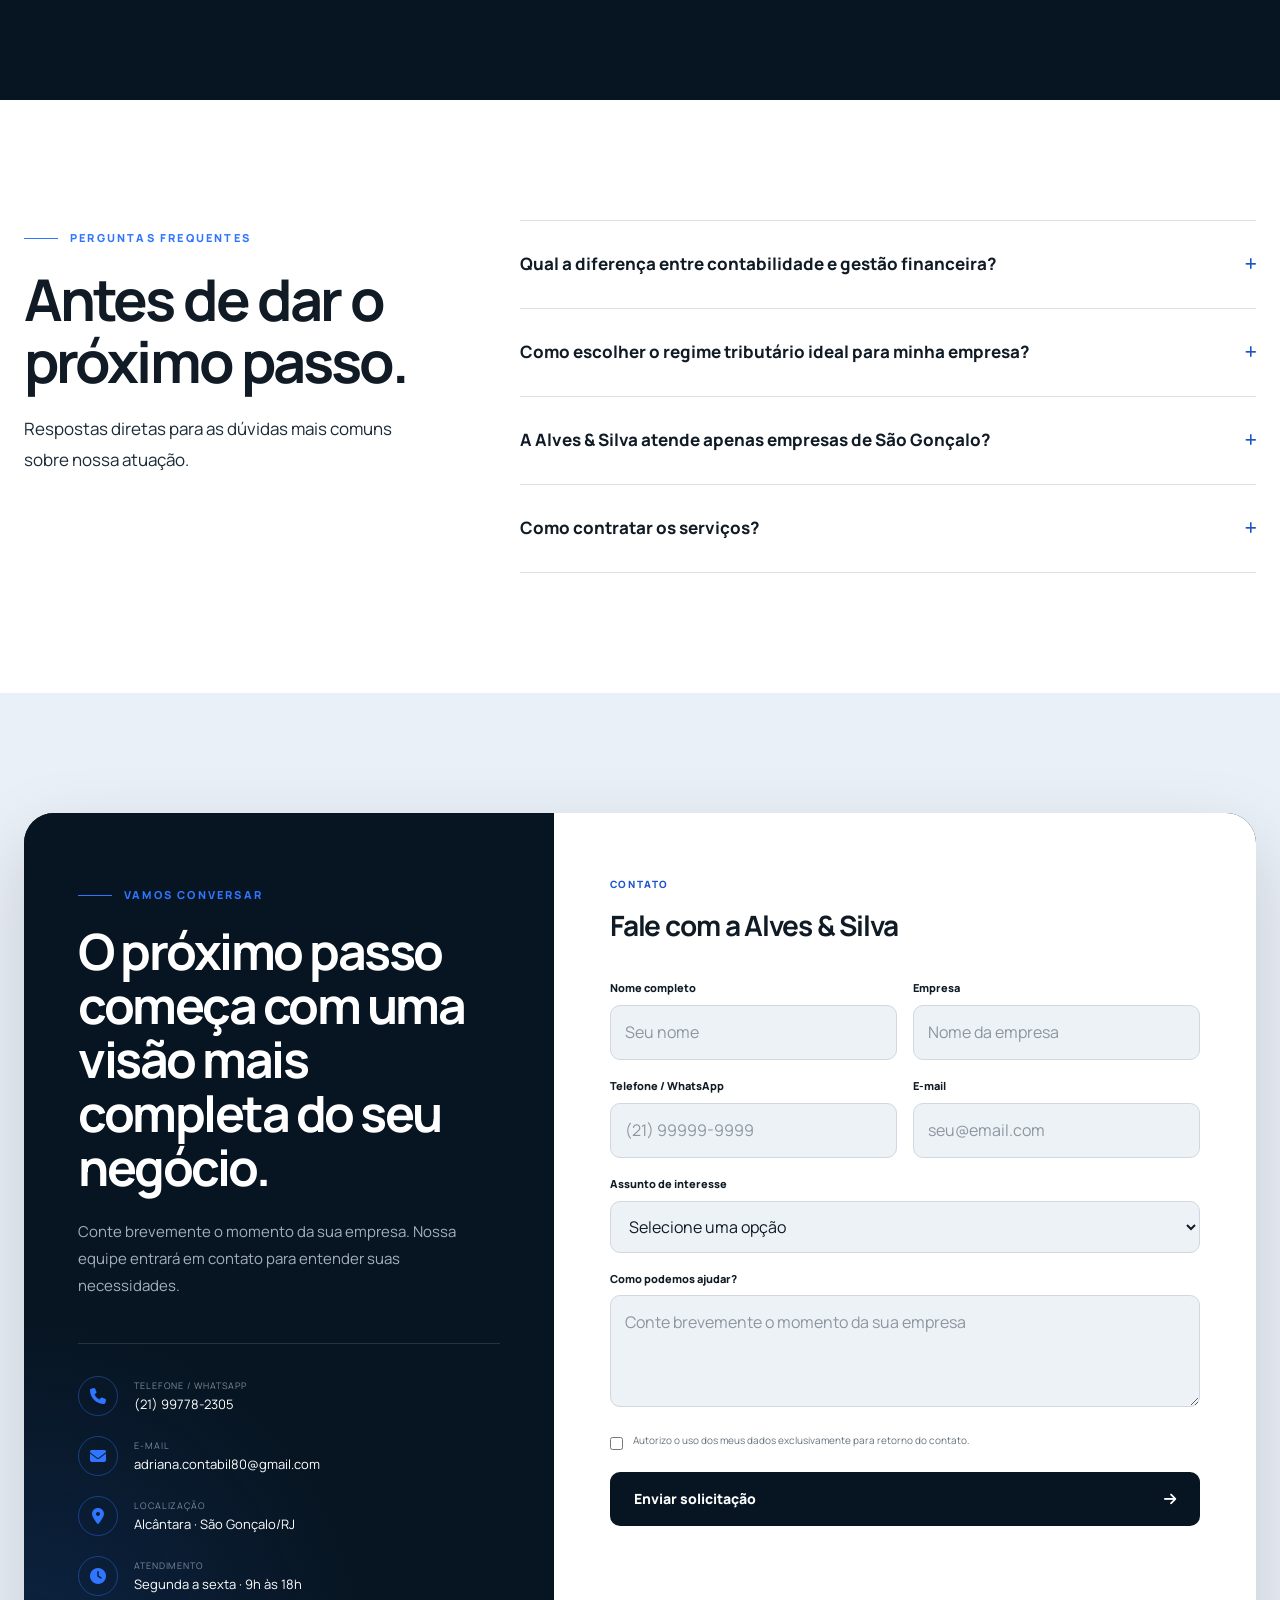
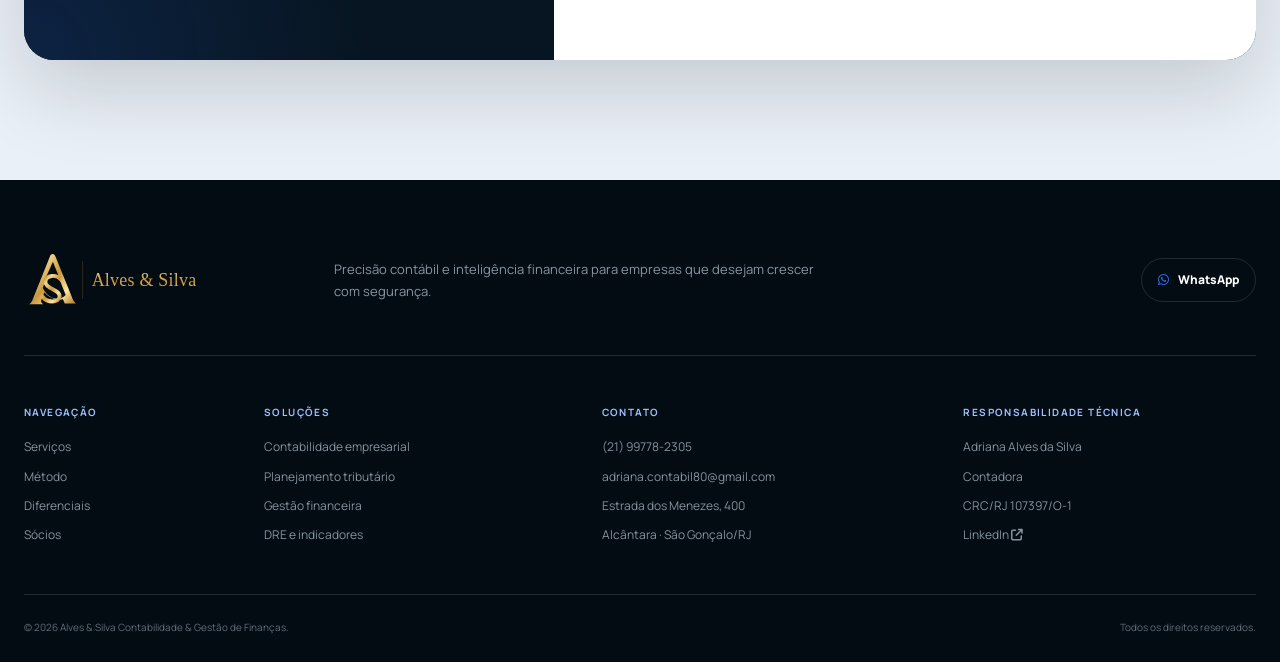
==== commit c8329fd6: "Add files via upload Finaliza identidade visual e publicação da Alves & Silva" ====
--- a/index.html
+++ b/index.html
@@ -1,2639 +1,598 @@
 <!DOCTYPE html>
 <html lang="pt-BR">
 <head>
-<meta charset="UTF-8">
-<meta name="viewport" content="width=device-width, initial-scale=1.0">
-<title>Contabilidade e Gestão Financeira Empresarial | Diagnóstico Gratuito</title>
-<meta name="description" content="Contabilidade e gestão financeira integradas para empresas que querem crescer. Planejamento tributário, indicadores financeiros e consultoria estratégica. Solicite um diagnóstico gratuito.">
-<meta name="keywords" content="contabilidade empresarial, gestão financeira, planejamento tributário, consultoria empresarial, abertura de empresa, departamento pessoal">
-<meta name="robots" content="index, follow">
-<meta name="author" content="Alves &amp; Silva Contabilidade e Gestão">
-<link rel="canonical" href="https://alvesesilvacontabilidade.com.br/">
-
-<!-- Favicon -->
-<link rel="icon" type="image/svg+xml" href="data:image/svg+xml,<svg xmlns='http://www.w3.org/2000/svg' viewBox='0 0 64 64'><rect width='64' height='64' rx='12' fill='%230F2942'/><polyline points='8,44 22,28 32,38 46,18 56,22' fill='none' stroke='%23C9A961' stroke-width='5' stroke-linecap='round' stroke-linejoin='round'/></svg>">
-<link rel="icon" type="image/png" sizes="32x32" href="favicon-32.png">
-<link rel="apple-touch-icon" sizes="180x180" href="apple-touch-icon.png">
-<link rel="manifest" href="site.webmanifest">
-
-<!-- Open Graph -->
-<meta property="og:type" content="website">
-<meta property="og:url" content="https://alvesesilvacontabilidade.com.br/">
-<meta property="og:title" content="Contabilidade e Gestão Financeira para Empresas que Querem Crescer">
-<meta property="og:description" content="Unimos expertise contábil e inteligência financeira para ajudar sua empresa a aumentar resultados, reduzir riscos e tomar decisões com segurança. Diagnóstico gratuito.">
-<meta property="og:locale" content="pt_BR">
-<meta property="og:image" content="https://alvesesilvacontabilidade.com.br/og-image.jpg">
-<meta property="og:image:width" content="1200">
-<meta property="og:image:height" content="630">
-<meta property="og:image:alt" content="Alves &amp; Silva Contabilidade e Gestão – Diagnóstico Gratuito">
-<meta property="og:site_name" content="Alves &amp; Silva Contabilidade e Gestão">
-
-<!-- Twitter Card -->
-<meta name="twitter:card" content="summary_large_image">
-<meta name="twitter:title" content="Contabilidade e Gestão Financeira | Alves &amp; Silva">
-<meta name="twitter:description" content="Contabilidade e gestão financeira integradas para empresas que querem crescer. Diagnóstico gratuito.">
-<meta name="twitter:image" content="https://alvesesilvacontabilidade.com.br/og-image.jpg">
-<meta name="twitter:image:alt" content="Alves &amp; Silva Contabilidade e Gestão – Diagnóstico Gratuito">
-
-<!-- Schema.org -->
-<script type="application/ld+json">
-{
-  "@context": "https://schema.org",
-  "@type": "AccountingService",
-  "name": "Alves & Silva Contabilidade e Gestão",
-  "description": "Contabilidade, gestão financeira e consultoria estratégica para empresas. Diagnóstico gratuito.",
-  "url": "https://alvesesilvacontabilidade.com.br/",
-  "telephone": "+5521997782305",
-  "email": "adriana.contabil80@gmail.com",
-  "image": "https://alvesesilvacontabilidade.com.br/og-image.jpg",
-  "address": {
-    "@type": "PostalAddress",
-    "streetAddress": "Estrada dos Menezes, 400 - Alcântara",
-    "addressLocality": "São Gonçalo",
-    "addressRegion": "RJ",
-    "postalCode": "24710-390",
-    "addressCountry": "BR"
-  },
-  "geo": {
-    "@type": "GeoCoordinates",
-    "latitude": -22.8269,
-    "longitude": -43.0539
-  },
-  "openingHoursSpecification": {
-    "@type": "OpeningHoursSpecification",
-    "dayOfWeek": ["Monday","Tuesday","Wednesday","Thursday","Friday"],
-    "opens": "09:00",
-    "closes": "18:00"
-  },
-  "areaServed": "BR",
-  "priceRange": "$$",
-  "founder": [
-    {
-      "@type": "Person",
-      "name": "Adriana Alves da Silva",
-      "jobTitle": "Contadora – CRC/RJ 107397/O-1"
+  <meta charset="UTF-8">
+  <meta name="viewport" content="width=device-width, initial-scale=1.0">
+
+  <title>Alves &amp; Silva | Contabilidade e Gestão Financeira em São Gonçalo</title>
+  <meta name="description" content="Contabilidade empresarial e gestão financeira estratégica para micro e pequenas empresas em São Gonçalo e região. Atendimento direto pelos sócios. CRC/RJ 107397/O-1.">
+  <link rel="canonical" href="https://alvesesilva.vercel.app/">
+
+  <meta property="og:title" content="Alves &amp; Silva | Contabilidade e Gestão Financeira">
+  <meta property="og:description" content="Precisão contábil e inteligência financeira para decisões empresariais mais seguras.">
+  <meta property="og:url" content="https://alvesesilva.vercel.app/">
+  <meta property="og:type" content="website">
+  <meta property="og:locale" content="pt_BR">
+  <meta property="og:site_name" content="Alves &amp; Silva">
+  <meta property="og:image" content="https://alvesesilva.vercel.app/img/og-image.png">
+  <meta property="og:image:width" content="1200">
+  <meta property="og:image:height" content="630">
+  <meta property="og:image:alt" content="Alves &amp; Silva — Contabilidade e Gestão de Finanças">
+
+  <meta name="twitter:card" content="summary_large_image">
+  <meta name="twitter:title" content="Alves &amp; Silva | Contabilidade e Gestão Financeira">
+  <meta name="twitter:description" content="Precisão contábil e inteligência financeira para decisões empresariais mais seguras.">
+  <meta name="twitter:image" content="https://alvesesilva.vercel.app/img/og-image.png">
+
+  <meta name="theme-color" content="#071522">
+  <meta name="author" content="Alves & Silva Contabilidade e Gestão de Finanças">
+  <meta name="robots" content="index, follow">
+
+  <link rel="preconnect" href="https://fonts.googleapis.com">
+  <link rel="preconnect" href="https://fonts.gstatic.com" crossorigin>
+  <link href="https://fonts.googleapis.com/css2?family=Manrope:wght@400;500;600;700;800&amp;family=Newsreader:ital,opsz,wght@1,6..72,500&amp;display=swap" rel="stylesheet">
+  <link rel="stylesheet" href="https://cdnjs.cloudflare.com/ajax/libs/font-awesome/6.5.1/css/all.min.css">
+  <link rel="icon" type="image/svg+xml" href="img/favicon-alves-silva.svg">
+  <link rel="apple-touch-icon" sizes="180x180" href="img/apple-touch-icon.png">
+  <link rel="stylesheet" href="css/styles.css">
+
+  <script type="application/ld+json">
+  {
+    "@context": "https://schema.org",
+    "@type": "AccountingService",
+    "name": "Alves & Silva Contabilidade e Gestão de Finanças",
+    "description": "Contabilidade empresarial e gestão financeira estratégica para micro e pequenas empresas.",
+    "url": "https://alvesesilva.vercel.app/",
+    "telephone": "+5521997782305",
+    "email": "adriana.contabil80@gmail.com",
+    "address": {
+      "@type": "PostalAddress",
+      "streetAddress": "Estrada dos Menezes, 400",
+      "addressLocality": "São Gonçalo",
+      "addressRegion": "RJ",
+      "postalCode": "24710-390",
+      "addressCountry": "BR"
     },
-    {
-      "@type": "Person",
-      "name": "Alexsandro Alves da Silva",
-      "jobTitle": "Administrador – MBA em Gestão Financeira"
-    }
-  ],
-  "sameAs": [
-    "https://www.linkedin.com/in/adrianaalvesdasilva",
-    "https://www.linkedin.com/in/alexsandro-alves-da-silva-178b6549/?skipRedirect=true"
-  ]
-}
-</script>
-<script type="application/ld+json">
-{
-  "@context": "https://schema.org",
-  "@type": "FAQPage",
-  "mainEntity": [
-    {"@type":"Question","name":"Quanto custa trocar de contador?","acceptedAnswer":{"@type":"Answer","text":"A troca em si não tem custo. Cuidamos de toda a transição sem que sua empresa tenha qualquer interrupção. O valor da mensalidade depende do porte e da complexidade do seu negócio."}},
-    {"@type":"Question","name":"Preciso trocar de CNPJ?","acceptedAnswer":{"@type":"Answer","text":"Não. A troca de contabilidade não exige alteração de CNPJ. O processo é feito de forma administrativa, mantendo o histórico e todas as informações da sua empresa intactas."}},
-    {"@type":"Question","name":"Atendem MEI?","acceptedAnswer":{"@type":"Answer","text":"Sim. Atendemos microempreendedores individuais com o mesmo cuidado dedicado a empresas de maior porte, com orientação sobre limites de faturamento e obrigações do MEI."}},
-    {"@type":"Question","name":"Fazem gestão financeira?","acceptedAnswer":{"@type":"Answer","text":"Sim. Além da contabilidade, oferecemos fluxo de caixa, indicadores, formação de preços e consultoria para apoiar suas decisões estratégicas."}},
-    {"@type":"Question","name":"Atendem empresas de outros estados?","acceptedAnswer":{"@type":"Answer","text":"Sim. Todo o atendimento é estruturado de forma digital, o que permite atender empresas em qualquer estado do Brasil."}},
-    {"@type":"Question","name":"Como funciona o atendimento?","acceptedAnswer":{"@type":"Answer","text":"Você tem um canal direto pelo WhatsApp, além de reuniões periódicas para acompanhar resultados."}}
-  ]
-}
-</script>
-
-<link rel="preconnect" href="https://fonts.googleapis.com">
-<link rel="preconnect" href="https://fonts.gstatic.com" crossorigin>
-<link rel="preload" as="style" href="https://fonts.googleapis.com/css2?family=Fraunces:ital,opsz,wght@0,9..144,300;0,9..144,400;0,9..144,500;0,9..144,600;0,9..144,700;1,9..144,400;1,9..144,500&family=Inter:wght@300;400;500;600;700;800&display=swap">
-<link href="https://fonts.googleapis.com/css2?family=Fraunces:ital,opsz,wght@0,9..144,300;0,9..144,400;0,9..144,500;0,9..144,600;0,9..144,700;1,9..144,400;1,9..144,500&family=Inter:wght@300;400;500;600;700;800&display=swap" rel="stylesheet">
-
-<style>
-/* ============================================
-   1. DESIGN TOKENS
-   ============================================ */
-:root{
-  /* Cores - Azul corporativo profundo + dourado discreto */
-  --navy-deep:#0A1628;
-  --navy-base:#0F2942;
-  --navy-mid:#16355A;
-  --navy-soft:#1F4870;
-  --gold:#C9A961;
-  --gold-soft:#E0CC9A;
-  --gold-dim:#9C7F46;
-  --paper:#F8F7F4;
-  --paper-dim:#EEEBE3;
-  --ink:#101826;
-  --slate:#5B6B82;
-  --slate-light:#94A3B8;
-  --line:rgba(255,255,255,0.10);
-  --line-dark:rgba(10,22,40,0.10);
-  --white:#FFFFFF;
-
-  /* Tipografia */
-  --font-display:'Fraunces', Georgia, serif;
-  --font-body:'Inter', -apple-system, BlinkMacSystemFont, sans-serif;
-
-  /* Espaçamento */
-  --space-xs: clamp(0.5rem, 0.5vw, 0.75rem);
-  --space-sm: clamp(1rem, 1.5vw, 1.5rem);
-  --space-md: clamp(2rem, 3vw, 3rem);
-  --space-lg: clamp(3.5rem, 6vw, 6rem);
-  --space-xl: clamp(6rem, 10vw, 10rem);
-
-  --container: 1180px;
-  --radius-sm: 6px;
-  --radius-md: 12px;
-  --radius-lg: 20px;
-
-  --ease: cubic-bezier(0.16, 1, 0.3, 1);
-  --shadow-soft: 0 4px 24px rgba(10,22,40,0.06);
-  --shadow-md: 0 12px 40px rgba(10,22,40,0.10);
-  --shadow-lg: 0 24px 64px rgba(10,22,40,0.16);
-  --shadow-gold: 0 8px 28px rgba(201,169,97,0.25);
-}
-
-[data-theme="dark"]{
-  --paper:#0A1628;
-  --paper-dim:#0D1D33;
-  --ink:#F2EFE8;
-  --slate:#A8B6C9;
-  --slate-light:#6E7F96;
-  --line-dark:rgba(255,255,255,0.08);
-  --white:#0F2942;
-  --shadow-soft: 0 4px 24px rgba(0,0,0,0.3);
-  --shadow-md: 0 12px 40px rgba(0,0,0,0.4);
-  --shadow-lg: 0 24px 64px rgba(0,0,0,0.5);
-}
-
-*,*::before,*::after{ box-sizing:border-box; margin:0; padding:0; }
-
-html{ scroll-behavior:smooth; }
-
-@media (prefers-reduced-motion: reduce){
-  html{ scroll-behavior:auto; }
-  *,*::before,*::after{ animation-duration:0.01ms !important; animation-iteration-count:1 !important; transition-duration:0.01ms !important; scroll-behavior:auto !important; }
-}
-
-body{
-  font-family:var(--font-body);
-  background:var(--paper);
-  color:var(--ink);
-  line-height:1.6;
-  -webkit-font-smoothing:antialiased;
-  overflow-x:hidden;
-  transition:background 0.4s var(--ease), color 0.4s var(--ease);
-}
-
-img{ max-width:100%; display:block; }
-a{ color:inherit; text-decoration:none; }
-button{ font-family:inherit; cursor:pointer; border:none; background:none; }
-ul{ list-style:none; }
-input,textarea,select{ font-family:inherit; }
-
-.container{
-  max-width:var(--container);
-  margin:0 auto;
-  padding:0 var(--space-sm);
-}
-
-:focus-visible{
-  outline:2px solid var(--gold);
-  outline-offset:3px;
-  border-radius:4px;
-}
-
-/* Tipografia base */
-h1,h2,h3,h4{
-  font-family:var(--font-display);
-  font-weight:500;
-  line-height:1.12;
-  letter-spacing:-0.01em;
-  color:var(--ink);
-}
-
-.eyebrow{
-  display:inline-flex;
-  align-items:center;
-  gap:0.5rem;
-  font-family:var(--font-body);
-  font-size:0.78rem;
-  font-weight:600;
-  letter-spacing:0.14em;
-  text-transform:uppercase;
-  color:var(--gold-dim);
-}
-[data-theme="dark"] .eyebrow{ color:var(--gold); }
-
-.eyebrow::before{
-  content:'';
-  width:22px;
-  height:1px;
-  background:var(--gold);
-}
-
-.section-head{
-  max-width:680px;
-  margin-bottom:var(--space-lg);
-}
-.section-head.centered{ margin-left:auto; margin-right:auto; text-align:center; }
-
-.section-head h2{
-  font-size:clamp(1.9rem, 3.4vw, 2.8rem);
-  margin-top:0.85rem;
-}
-
-.section-head p{
-  margin-top:1.1rem;
-  font-size:1.08rem;
-  color:var(--slate);
-  max-width:560px;
-}
-.section-head.centered p{ margin-left:auto; margin-right:auto; }
-
-/* Reveal on scroll — só fica oculto se JS confirmar suporte (classe .js-reveal-ready no html).
-   Sem essa classe (JS bloqueado/lento/erro), o conteúdo já nasce visível: nunca fica "sumido". */
-.reveal{
-  opacity:1;
-  transform:none;
-  transition:opacity 0.8s var(--ease), transform 0.8s var(--ease);
-}
-.js-reveal-ready .reveal{
-  opacity:0;
-  transform:translateY(28px);
-}
-.js-reveal-ready .reveal.is-visible{ opacity:1; transform:translateY(0); }
-.reveal-stagger > * { transition-delay:calc(var(--i, 0) * 90ms); }
-
-/* Botões */
-.btn{
-  display:inline-flex;
-  align-items:center;
-  justify-content:center;
-  gap:0.6rem;
-  padding:1rem 1.85rem;
-  border-radius:999px;
-  font-size:0.95rem;
-  font-weight:600;
-  letter-spacing:0.01em;
-  white-space:nowrap;
-  transition:transform 0.35s var(--ease), box-shadow 0.35s var(--ease), background 0.3s var(--ease), border-color 0.3s var(--ease);
-}
-.btn svg{ width:18px; height:18px; flex-shrink:0; }
-
-.btn-gold{
-  background:linear-gradient(135deg, var(--gold-soft), var(--gold));
-  color:var(--navy-deep);
-  box-shadow:var(--shadow-gold);
-}
-.btn-gold:hover{ transform:translateY(-3px); box-shadow:0 14px 36px rgba(201,169,97,0.38); }
-
-.btn-outline{
-  background:transparent;
-  border:1.5px solid var(--line);
-  color:var(--white);
-}
-.btn-outline:hover{ background:rgba(255,255,255,0.08); border-color:var(--gold); transform:translateY(-3px); }
-
-.btn-dark-outline{
-  background:transparent;
-  border:1.5px solid var(--line-dark);
-  color:var(--ink);
-}
-.btn-dark-outline:hover{ border-color:var(--gold-dim); background:rgba(201,169,97,0.07); transform:translateY(-3px); }
-
-/* ============================================
-   2. HEADER
-   ============================================ */
-.site-header{
-  position:fixed;
-  top:0; left:0; right:0;
-  z-index:200;
-  padding:1.5rem 0;
-  transition:padding 0.4s var(--ease), background 0.4s var(--ease), box-shadow 0.4s var(--ease), border-color 0.4s var(--ease);
-  border-bottom:1px solid transparent;
-}
-.site-header.scrolled{
-  padding:0.85rem 0;
-  background:rgba(10,22,40,0.86);
-  backdrop-filter:blur(16px) saturate(140%);
-  -webkit-backdrop-filter:blur(16px) saturate(140%);
-  border-bottom-color:var(--line);
-  box-shadow:0 8px 30px rgba(0,0,0,0.18);
-}
-.header-inner{
-  display:flex;
-  align-items:center;
-  justify-content:space-between;
-  gap:1.5rem;
-}
-.brand{
-  display:flex;
-  align-items:center;
-  gap:0.65rem;
-  font-family:var(--font-display);
-  font-size:1.28rem;
-  font-weight:600;
-  color:var(--white);
-}
-.brand-mark{
-  width:38px; height:38px;
-  border-radius:9px;
-  background:linear-gradient(135deg, var(--gold-soft), var(--gold-dim));
-  display:flex; align-items:center; justify-content:center;
-  flex-shrink:0;
-}
-.brand-mark svg{ width:20px; height:20px; }
-.brand small{
-  display:block;
-  font-family:var(--font-body);
-  font-size:0.62rem;
-  font-weight:500;
-  letter-spacing:0.1em;
-  text-transform:uppercase;
-  color:var(--slate-light);
-  margin-top:0.1rem;
-}
-
-.main-nav{ display:flex; align-items:center; gap:2.1rem; }
-.main-nav a{
-  font-size:0.92rem;
-  font-weight:500;
-  color:rgba(255,255,255,0.78);
-  position:relative;
-  padding:0.3rem 0;
-  transition:color 0.25s;
-}
-.main-nav a::after{
-  content:'';
-  position:absolute; left:0; bottom:-2px;
-  width:0; height:1.5px;
-  background:var(--gold);
-  transition:width 0.3s var(--ease);
-}
-.main-nav a:hover{ color:var(--white); }
-.main-nav a:hover::after{ width:100%; }
-
-.header-actions{ display:flex; align-items:center; gap:0.9rem; }
-
-.theme-toggle{
-  width:40px; height:40px;
-  border-radius:50%;
-  border:1px solid var(--line);
-  display:flex; align-items:center; justify-content:center;
-  color:var(--white);
-  transition:border-color 0.3s, background 0.3s, transform 0.3s;
-  flex-shrink:0;
-}
-.theme-toggle:hover{ border-color:var(--gold); background:rgba(255,255,255,0.06); transform:rotate(15deg); }
-.theme-toggle svg{ width:18px; height:18px; }
-.theme-toggle .icon-sun{ display:none; }
-[data-theme="dark"] .theme-toggle .icon-moon{ display:none; }
-[data-theme="dark"] .theme-toggle .icon-sun{ display:block; }
-
-.nav-toggle{
-  display:none;
-  width:42px; height:42px;
-  border-radius:9px;
-  border:1px solid var(--line);
-  align-items:center; justify-content:center;
-  color:var(--white);
-  flex-direction:column;
-  gap:5px;
-}
-.nav-toggle span{ width:18px; height:1.5px; background:currentColor; transition:transform 0.3s, opacity 0.3s; }
-.nav-toggle.open span:nth-child(1){ transform:translateY(6.5px) rotate(45deg); }
-.nav-toggle.open span:nth-child(2){ opacity:0; }
-.nav-toggle.open span:nth-child(3){ transform:translateY(-6.5px) rotate(-45deg); }
-
-@media (max-width:920px){
-  .main-nav{
-    position:fixed;
-    top:0; right:0;
-    height:100vh;
-    width:min(320px, 80vw);
-    background:var(--navy-deep);
-    flex-direction:column;
-    align-items:flex-start;
-    justify-content:center;
-    gap:1.6rem;
-    padding:2rem 2.4rem;
-    transform:translateX(100%);
-    transition:transform 0.45s var(--ease);
-    box-shadow:-20px 0 60px rgba(0,0,0,0.3);
+    "founders": [
+      {
+        "@type": "Person",
+        "name": "Adriana Alves da Silva",
+        "jobTitle": "Contadora",
+        "knowsAbout": "Contabilidade empresarial e conformidade fiscal"
+      },
+      {
+        "@type": "Person",
+        "name": "Alexsandro Alves da Silva",
+        "jobTitle": "Administrador",
+        "knowsAbout": "Gestão financeira e indicadores gerenciais"
+      }
+    ]
   }
-  .main-nav.open{ transform:translateX(0); }
-  .main-nav a{ font-size:1.1rem; }
-  .nav-toggle{ display:flex; }
-}
-
-/* ============================================
-   3. HERO
-   ============================================ */
-.hero{
-  position:relative;
-  min-height:100vh;
-  display:flex;
-  align-items:center;
-  background:
-    radial-gradient(ellipse 90% 60% at 80% 0%, rgba(201,169,97,0.10), transparent 60%),
-    radial-gradient(ellipse 70% 50% at 10% 100%, rgba(31,72,112,0.5), transparent 60%),
-    linear-gradient(160deg, var(--navy-deep) 0%, var(--navy-base) 55%, var(--navy-mid) 100%);
-  padding:9rem 0 6rem;
-  overflow:hidden;
-  isolation:isolate;
-}
-
-.hero::before{
-  content:'';
-  position:absolute; inset:0;
-  background-image:
-    linear-gradient(rgba(255,255,255,0.025) 1px, transparent 1px),
-    linear-gradient(90deg, rgba(255,255,255,0.025) 1px, transparent 1px);
-  background-size:64px 64px;
-  mask-image:radial-gradient(ellipse 70% 60% at 60% 30%, black, transparent 75%);
-  z-index:-1;
-}
-
-/* Linha de crescimento — elemento de assinatura, atravessa o hero como um indicador financeiro */
-.growth-line{
-  position:absolute;
-  top:0; left:0;
-  width:100%; height:100%;
-  z-index:-1;
-  opacity:0.55;
-}
-.growth-line path{
-  fill:none;
-  stroke:url(#goldGrad);
-  stroke-width:1.6;
-  stroke-dasharray:1400;
-  stroke-dashoffset:1400;
-  animation:drawLine 2.6s var(--ease) 0.3s forwards;
-}
-.growth-line circle{
-  opacity:0;
-  animation:fadeInDot 0.6s ease 2.4s forwards;
-}
-@keyframes drawLine{ to{ stroke-dashoffset:0; } }
-@keyframes fadeInDot{ to{ opacity:1; } }
-
-.hero-grid{
-  display:grid;
-  grid-template-columns:1.05fr 0.95fr;
-  gap:var(--space-lg);
-  align-items:center;
-}
-
-.hero-copy h1{
-  font-size:clamp(2.5rem, 5vw, 3.85rem);
-  color:var(--white);
-  margin-top:1.1rem;
-}
-.hero-copy h1 em{
-  font-style:italic;
-  font-weight:400;
-  background:linear-gradient(100deg, var(--gold-soft), var(--gold));
-  -webkit-background-clip:text;
-  background-clip:text;
-  color:transparent;
-}
-
-.hero-copy .eyebrow{ color:var(--gold-soft); }
-
-.hero-copy p.lead{
-  margin-top:1.6rem;
-  font-size:1.18rem;
-  line-height:1.65;
-  color:rgba(255,255,255,0.72);
-  max-width:520px;
-}
-
-.hero-actions{
-  display:flex;
-  flex-wrap:wrap;
-  gap:1rem;
-  margin-top:2.6rem;
-}
-
-.trust-row{
-  display:flex;
-  flex-wrap:wrap;
-  gap:1.8rem;
-  margin-top:3.2rem;
-  padding-top:2.2rem;
-  border-top:1px solid var(--line);
-}
-.trust-item{
-  display:flex;
-  align-items:center;
-  gap:0.6rem;
-  font-size:0.88rem;
-  font-weight:500;
-  color:rgba(255,255,255,0.68);
-}
-.trust-item svg{ width:18px; height:18px; color:var(--gold); flex-shrink:0; }
-
-/* Painel visual do hero */
-.hero-visual{
-  position:relative;
-}
-.hero-card{
-  position:relative;
-  background:rgba(255,255,255,0.05);
-  border:1px solid rgba(255,255,255,0.12);
-  backdrop-filter:blur(20px);
-  -webkit-backdrop-filter:blur(20px);
-  border-radius:var(--radius-lg);
-  padding:2.4rem;
-  box-shadow:var(--shadow-lg);
-}
-.hero-card-top{
-  display:flex;
-  justify-content:space-between;
-  align-items:flex-start;
-  margin-bottom:1.8rem;
-}
-.hero-card-top span{
-  font-size:0.78rem;
-  letter-spacing:0.08em;
-  text-transform:uppercase;
-  color:rgba(255,255,255,0.5);
-}
-.hero-card-top strong{
-  display:block;
-  font-family:var(--font-display);
-  font-size:1.5rem;
-  color:var(--white);
-  margin-top:0.3rem;
-}
-.trend-pill{
-  display:flex;
-  align-items:center;
-  gap:0.3rem;
-  background:rgba(120,200,150,0.15);
-  color:#8FE3AC;
-  font-size:0.82rem;
-  font-weight:600;
-  padding:0.35rem 0.7rem;
-  border-radius:999px;
-}
-.trend-pill svg{ width:14px; height:14px; }
-
-.mini-chart{ width:100%; height:110px; }
-.mini-chart path.area{ fill:url(#chartArea); opacity:0.5; }
-.mini-chart path.line{ fill:none; stroke:var(--gold); stroke-width:2; }
-
-.hero-card-stats{
-  display:grid;
-  grid-template-columns:1fr 1fr 1fr;
-  gap:1rem;
-  margin-top:1.8rem;
-  padding-top:1.6rem;
-  border-top:1px solid rgba(255,255,255,0.1);
-}
-.hero-card-stats div strong{
-  display:block;
-  font-family:var(--font-display);
-  font-size:1.4rem;
-  color:var(--white);
-}
-.hero-card-stats div span{
-  font-size:0.74rem;
-  color:rgba(255,255,255,0.5);
-}
-
-.hero-float-badge{
-  position:absolute;
-  bottom:-1.6rem;
-  left:-1.6rem;
-  background:var(--paper);
-  border-radius:var(--radius-md);
-  padding:1.1rem 1.4rem;
-  box-shadow:var(--shadow-lg);
-  display:flex;
-  align-items:center;
-  gap:0.8rem;
-  max-width:230px;
-}
-[data-theme="dark"] .hero-float-badge{ background:var(--navy-mid); border:1px solid var(--line); }
-.hero-float-badge .icon-circle{
-  width:38px; height:38px;
-  border-radius:50%;
-  background:linear-gradient(135deg, var(--gold-soft), var(--gold-dim));
-  display:flex; align-items:center; justify-content:center;
-  flex-shrink:0;
-}
-.hero-float-badge .icon-circle svg{ width:18px; height:18px; color:var(--navy-deep); }
-.hero-float-badge strong{ display:block; font-size:0.86rem; color:var(--ink); }
-.hero-float-badge span{ font-size:0.74rem; color:var(--slate); }
-
-@media (max-width:980px){
-  .hero-grid{ grid-template-columns:1fr; }
-  .hero-visual{ max-width:480px; margin:0 auto; }
-  .hero-float-badge{ display:none; }
-}
-@media (max-width:560px){
-  .hero{ padding:7.5rem 0 4rem; }
-  .hero-actions{ flex-direction:column; align-items:stretch; }
-  .hero-card{ padding:1.7rem; }
-}
-
-/* ============================================
-   4. SEÇÃO INSTITUCIONAL
-   ============================================ */
-.about{
-  padding:var(--space-xl) 0;
-  background:var(--paper);
-}
-.about-intro{
-  display:grid;
-  grid-template-columns:0.9fr 1.1fr;
-  gap:var(--space-lg);
-  align-items:start;
-  margin-bottom:var(--space-lg);
-}
-.about-intro .section-head{ margin-bottom:0; }
-.about-intro p{
-  font-size:1.06rem;
-  color:var(--slate);
-  line-height:1.75;
-}
-.about-intro p + p{ margin-top:1rem; }
-
-.partners-grid{
-  display:grid;
-  grid-template-columns:1fr 1fr;
-  gap:1.8rem;
-}
-.partner-card{
-  background:var(--white);
-  border:1px solid var(--line-dark);
-  border-radius:var(--radius-lg);
-  padding:2.2rem;
-  position:relative;
-  overflow:hidden;
-  box-shadow:var(--shadow-soft);
-  transition:transform 0.4s var(--ease), box-shadow 0.4s var(--ease);
-}
-.partner-card:hover{ transform:translateY(-6px); box-shadow:var(--shadow-md); }
-.partner-card::before{
-  content:'';
-  position:absolute; top:0; left:0; right:0;
-  height:3px;
-  background:linear-gradient(90deg, var(--navy-soft), var(--gold));
-}
-.partner-photo{
-  width:100%;
-  aspect-ratio:4/3;
-  border-radius:var(--radius-md);
-  overflow:hidden;
-  margin-bottom:1.5rem;
-  background:linear-gradient(135deg, var(--navy-base), var(--navy-mid));
-  display:flex;
-  align-items:center;
-  justify-content:center;
-  position:relative;
-}
-.partner-photo svg{ width:64px; height:64px; color:rgba(255,255,255,0.25); }
-.partner-photo .pattern{
-  position:absolute; inset:0;
-  background-image:radial-gradient(circle at 20% 20%, rgba(201,169,97,0.18), transparent 50%);
-  pointer-events:none;
-  z-index:1;
-}
-.partner-photo img{
-  width:100%;
-  height:100%;
-  object-fit:cover;
-  object-position:center 18%;
-  display:block;
-}
-.partner-role{
-  font-size:0.76rem;
-  font-weight:700;
-  letter-spacing:0.1em;
-  text-transform:uppercase;
-  color:var(--gold-dim);
-}
-.partner-signature{
-  font-family:var(--font-display);
-  font-style:italic;
-  font-weight:500;
-  font-size:1.55rem;
-  letter-spacing:0.01em;
-  color:var(--ink);
-  margin-top:0.5rem;
-}
-.partner-card .partner-title{
-  font-size:0.88rem;
-  color:var(--gold-dim);
-  font-weight:600;
-  margin-top:0.3rem;
-}
-.partner-bio{
-  font-size:0.92rem;
-  color:var(--slate);
-  line-height:1.65;
-  margin-top:1.1rem;
-}
-
-@media (max-width:920px){
-  .about-intro{ grid-template-columns:1fr; }
-  .partners-grid{ grid-template-columns:1fr; max-width:440px; margin:0 auto; }
-}
-
-/* ============================================
-   5. SERVIÇOS
-   ============================================ */
-.services{
-  padding:var(--space-xl) 0;
-  background:var(--paper-dim);
-  position:relative;
-}
-.services-grid{
-  display:grid;
-  grid-template-columns:repeat(4, 1fr);
-  gap:1.4rem;
-}
-.service-card{
-  background:var(--white);
-  border:1px solid var(--line-dark);
-  border-radius:var(--radius-md);
-  padding:1.9rem 1.6rem;
-  transition:transform 0.4s var(--ease), box-shadow 0.4s var(--ease), border-color 0.4s var(--ease);
-}
-.service-card:hover{
-  transform:translateY(-5px);
-  box-shadow:var(--shadow-md);
-  border-color:rgba(201,169,97,0.4);
-}
-.service-icon{
-  width:46px; height:46px;
-  border-radius:11px;
-  background:linear-gradient(135deg, var(--navy-base), var(--navy-soft));
-  display:flex; align-items:center; justify-content:center;
-  margin-bottom:1.2rem;
-}
-.service-icon svg{ width:22px; height:22px; color:var(--gold-soft); }
-.service-card h3{
-  font-size:1.04rem;
-  font-weight:600;
-  font-family:var(--font-body);
-  margin-bottom:0.45rem;
-}
-.service-card p{
-  font-size:0.88rem;
-  color:var(--slate);
-  line-height:1.55;
-}
-
-@media (max-width:980px){ .services-grid{ grid-template-columns:repeat(2, 1fr); } }
-@media (max-width:560px){ .services-grid{ grid-template-columns:1fr; } }
-
-/* ============================================
-   6. DIFERENCIAL COMPETITIVO
-   ============================================ */
-.edge{
-  padding:var(--space-xl) 0;
-  background:linear-gradient(170deg, var(--navy-deep), var(--navy-base));
-  position:relative;
-  overflow:hidden;
-}
-.edge::before{
-  content:'';
-  position:absolute; top:-20%; right:-10%;
-  width:600px; height:600px;
-  background:radial-gradient(circle, rgba(201,169,97,0.12), transparent 65%);
-  z-index:0;
-}
-.edge .section-head h2{ color:var(--white); }
-.edge .section-head p{ color:rgba(255,255,255,0.62); }
-.edge .eyebrow{ color:var(--gold-soft); }
-
-.edge-grid{
-  display:grid;
-  grid-template-columns:repeat(3, 1fr);
-  gap:1.6rem;
-  position:relative;
-  z-index:1;
-}
-.edge-card{
-  background:rgba(255,255,255,0.045);
-  border:1px solid rgba(255,255,255,0.1);
-  backdrop-filter:blur(12px);
-  border-radius:var(--radius-md);
-  padding:2rem 1.7rem;
-  transition:transform 0.4s var(--ease), background 0.4s var(--ease), border-color 0.4s var(--ease);
-}
-.edge-card:hover{
-  transform:translateY(-5px);
-  background:rgba(255,255,255,0.08);
-  border-color:rgba(201,169,97,0.4);
-}
-.edge-num{
-  font-family:var(--font-display);
-  font-size:0.9rem;
-  color:var(--gold);
-  font-weight:500;
-  margin-bottom:1.1rem;
-  display:block;
-}
-.edge-card h3{
-  color:var(--white);
-  font-size:1.18rem;
-  margin-bottom:0.6rem;
-}
-.edge-card p{
-  color:rgba(255,255,255,0.6);
-  font-size:0.92rem;
-  line-height:1.6;
-}
-
-@media (max-width:920px){ .edge-grid{ grid-template-columns:1fr 1fr; } }
-@media (max-width:600px){ .edge-grid{ grid-template-columns:1fr; } }
-
-/* ============================================
-   7. BENEFÍCIOS
-   ============================================ */
-.benefits{
-  padding:var(--space-xl) 0;
-  background:var(--paper);
-}
-.benefits-layout{
-  display:grid;
-  grid-template-columns:1fr 1fr;
-  gap:var(--space-lg);
-  align-items:center;
-}
-.benefits-list{ display:flex; flex-direction:column; gap:1.1rem; }
-.benefit-item{
-  display:flex;
-  align-items:flex-start;
-  gap:1rem;
-  padding:1.3rem 1.5rem;
-  background:var(--white);
-  border:1px solid var(--line-dark);
-  border-radius:var(--radius-md);
-  transition:transform 0.35s var(--ease), box-shadow 0.35s var(--ease);
-}
-.benefit-item:hover{ transform:translateX(6px); box-shadow:var(--shadow-soft); }
-.benefit-check{
-  width:30px; height:30px;
-  border-radius:50%;
-  background:linear-gradient(135deg, var(--gold-soft), var(--gold));
-  display:flex; align-items:center; justify-content:center;
-  flex-shrink:0;
-}
-.benefit-check svg{ width:15px; height:15px; color:var(--navy-deep); }
-.benefit-item span{ font-weight:600; font-size:1rem; padding-top:0.25rem; }
-
-.benefits-visual{
-  background:linear-gradient(160deg, var(--navy-base), var(--navy-mid));
-  border-radius:var(--radius-lg);
-  padding:2.6rem;
-  position:relative;
-  overflow:hidden;
-  min-height:420px;
-  display:flex;
-  flex-direction:column;
-  justify-content:center;
-}
-.benefits-visual .pattern-grid{
-  position:absolute; inset:0;
-  background-image:linear-gradient(rgba(255,255,255,0.04) 1px, transparent 1px), linear-gradient(90deg, rgba(255,255,255,0.04) 1px, transparent 1px);
-  background-size:40px 40px;
-}
-.benefits-visual-content{ position:relative; z-index:1; }
-.gauge-wrap{ display:flex; justify-content:center; margin-bottom:1.8rem; }
-.benefits-visual-content h4{
-  text-align:center;
-  color:var(--white);
-  font-size:1.3rem;
-  margin-bottom:0.4rem;
-}
-.benefits-visual-content p{
-  text-align:center;
-  color:rgba(255,255,255,0.58);
-  font-size:0.92rem;
-  max-width:320px;
-  margin:0 auto;
-}
-
-@media (max-width:920px){
-  .benefits-layout{ grid-template-columns:1fr; }
-  .benefits-visual{ order:-1; min-height:320px; }
-}
-
-/* ============================================
-   8. NÚMEROS DE CREDIBILIDADE
-   ============================================ */
-.stats{
-  padding:var(--space-lg) 0;
-  background:var(--paper-dim);
-  border-top:1px solid var(--line-dark);
-  border-bottom:1px solid var(--line-dark);
-}
-.stats-grid{
-  display:grid;
-  grid-template-columns:repeat(4, 1fr);
-  gap:1.5rem;
-  text-align:center;
-}
-.stat-item strong{
-  display:block;
-  font-family:var(--font-display);
-  font-size:clamp(2.1rem, 4vw, 3rem);
-  font-weight:500;
-  background:linear-gradient(135deg, var(--navy-base), var(--gold-dim));
-  -webkit-background-clip:text;
-  background-clip:text;
-  color:transparent;
-}
-[data-theme="dark"] .stat-item strong{
-  background:linear-gradient(135deg, var(--gold-soft), var(--gold));
-  -webkit-background-clip:text;
-  background-clip:text;
-}
-.stat-item span{
-  display:block;
-  margin-top:0.5rem;
-  font-size:0.86rem;
-  font-weight:500;
-  color:var(--slate);
-}
-@media (max-width:700px){ .stats-grid{ grid-template-columns:1fr 1fr; gap:2rem 1rem; } }
-
-/* ============================================
-   9. PROCESSO DE ATENDIMENTO
-   ============================================ */
-.process{
-  padding:var(--space-xl) 0;
-  background:var(--paper);
-}
-.process-track{
-  position:relative;
-  display:grid;
-  grid-template-columns:repeat(4, 1fr);
-  gap:1.6rem;
-}
-.process-track::before{
-  content:'';
-  position:absolute;
-  top:28px; left:8%; right:8%;
-  height:1px;
-  background:repeating-linear-gradient(90deg, var(--gold-dim) 0 8px, transparent 8px 16px);
-  z-index:0;
-}
-.process-step{ position:relative; z-index:1; }
-.process-num{
-  width:56px; height:56px;
-  border-radius:50%;
-  background:var(--navy-base);
-  border:2px solid var(--gold);
-  color:var(--white);
-  font-family:var(--font-display);
-  font-size:1.3rem;
-  display:flex; align-items:center; justify-content:center;
-  margin-bottom:1.4rem;
-}
-.process-step h3{
-  font-size:1.12rem;
-  margin-bottom:0.55rem;
-}
-.process-step p{
-  font-size:0.9rem;
-  color:var(--slate);
-  line-height:1.55;
-}
-@media (max-width:920px){
-  .process-track{ grid-template-columns:1fr 1fr; gap:2.4rem 1.6rem; }
-  .process-track::before{ display:none; }
-}
-@media (max-width:560px){ .process-track{ grid-template-columns:1fr; } }
-
-/* ============================================
-   10. DEPOIMENTOS (CARROSSEL)
-   ============================================ */
-.testimonials{
-  padding:var(--space-xl) 0;
-  background:linear-gradient(170deg, var(--navy-deep), var(--navy-base));
-  overflow:hidden;
-}
-.testimonials .section-head h2{ color:var(--white); }
-.testimonials .section-head p{ color:rgba(255,255,255,0.6); }
-.testimonials .eyebrow{ color:var(--gold-soft); }
-
-.carousel{ position:relative; }
-.carousel-track-wrap{ overflow:hidden; }
-.carousel-track{
-  display:flex;
-  gap:1.5rem;
-  transition:transform 0.55s var(--ease);
-}
-.t-card{
-  flex:0 0 calc(33.333% - 1rem);
-  background:rgba(255,255,255,0.05);
-  border:1px solid rgba(255,255,255,0.1);
-  border-radius:var(--radius-md);
-  padding:2rem;
-  display:flex;
-  flex-direction:column;
-}
-.t-stars{ display:flex; gap:3px; margin-bottom:1.2rem; }
-.t-stars svg{ width:16px; height:16px; color:var(--gold); }
-.t-card p{
-  color:rgba(255,255,255,0.78);
-  font-size:0.96rem;
-  line-height:1.65;
-  flex-grow:1;
-}
-.t-author{
-  display:flex;
-  align-items:center;
-  gap:0.8rem;
-  margin-top:1.6rem;
-  padding-top:1.3rem;
-  border-top:1px solid rgba(255,255,255,0.1);
-}
-.t-avatar{
-  width:42px; height:42px;
-  border-radius:50%;
-  background:linear-gradient(135deg, var(--gold-soft), var(--gold-dim));
-  display:flex; align-items:center; justify-content:center;
-  font-family:var(--font-display);
-  font-weight:600;
-  color:var(--navy-deep);
-  flex-shrink:0;
-}
-.t-author strong{ display:block; font-size:0.92rem; color:var(--white); }
-.t-author span{ font-size:0.78rem; color:rgba(255,255,255,0.5); }
-
-.carousel-controls{
-  display:flex;
-  align-items:center;
-  justify-content:center;
-  gap:1.4rem;
-  margin-top:2.4rem;
-}
-.carousel-arrow{
-  width:44px; height:44px;
-  border-radius:50%;
-  border:1px solid rgba(255,255,255,0.18);
-  color:var(--white);
-  display:flex; align-items:center; justify-content:center;
-  transition:background 0.3s, border-color 0.3s, transform 0.3s;
-}
-.carousel-arrow:hover{ background:rgba(255,255,255,0.08); border-color:var(--gold); }
-.carousel-arrow svg{ width:18px; height:18px; }
-.carousel-dots{ display:flex; gap:0.5rem; }
-.carousel-dot{
-  width:8px; height:8px;
-  border-radius:50%;
-  background:rgba(255,255,255,0.25);
-  transition:background 0.3s, transform 0.3s;
-}
-.carousel-dot.active{ background:var(--gold); transform:scale(1.3); }
-
-@media (max-width:980px){ .t-card{ flex:0 0 calc(50% - 0.75rem); } }
-@media (max-width:680px){ .t-card{ flex:0 0 100%; } }
-
-/* ============================================
-   11. FAQ
-   ============================================ */
-.faq{
-  padding:var(--space-xl) 0;
-  background:var(--paper);
-}
-.faq-layout{
-  display:grid;
-  grid-template-columns:0.8fr 1.2fr;
-  gap:var(--space-lg);
-}
-.faq-list{ display:flex; flex-direction:column; gap:0.9rem; }
-.faq-item{
-  background:var(--white);
-  border:1px solid var(--line-dark);
-  border-radius:var(--radius-md);
-  overflow:hidden;
-  transition:border-color 0.3s;
-}
-.faq-item.open{ border-color:rgba(201,169,97,0.5); }
-.faq-question{
-  display:flex;
-  align-items:center;
-  justify-content:space-between;
-  gap:1rem;
-  width:100%;
-  padding:1.3rem 1.5rem;
-  text-align:left;
-  font-weight:600;
-  font-size:0.98rem;
-  color:var(--ink);
-}
-.faq-icon{
-  width:26px; height:26px;
-  border-radius:50%;
-  background:var(--paper-dim);
-  display:flex; align-items:center; justify-content:center;
-  flex-shrink:0;
-  transition:background 0.3s, transform 0.4s var(--ease);
-}
-.faq-item.open .faq-icon{ background:var(--gold); transform:rotate(135deg); }
-.faq-icon svg{ width:13px; height:13px; color:var(--navy-deep); }
-.faq-item.open .faq-icon svg{ color:var(--navy-deep); }
-.faq-answer{
-  max-height:0;
-  overflow:hidden;
-  transition:max-height 0.4s var(--ease);
-}
-.faq-answer-inner{
-  padding:0 1.5rem 1.4rem;
-  font-size:0.92rem;
-  color:var(--slate);
-  line-height:1.65;
-}
-
-@media (max-width:920px){ .faq-layout{ grid-template-columns:1fr; } }
-
-/* ============================================
-   12. CTA FINAL
-   ============================================ */
-.final-cta{
-  padding:var(--space-xl) 0;
-  background:linear-gradient(135deg, var(--navy-deep), var(--navy-base) 60%, var(--navy-mid));
-  position:relative;
-  overflow:hidden;
-  text-align:center;
-}
-.final-cta::before{
-  content:'';
-  position:absolute; top:50%; left:50%;
-  width:900px; height:900px;
-  background:radial-gradient(circle, rgba(201,169,97,0.1), transparent 60%);
-  transform:translate(-50%,-50%);
-}
-.final-cta-inner{ position:relative; z-index:1; max-width:680px; margin:0 auto; }
-.final-cta h2{
-  color:var(--white);
-  font-size:clamp(2rem, 4vw, 2.9rem);
-  margin-top:1rem;
-}
-.final-cta p{
-  color:rgba(255,255,255,0.68);
-  font-size:1.08rem;
-  margin-top:1.3rem;
-  line-height:1.7;
-}
-.final-cta .btn{ margin-top:2.2rem; }
-.final-cta .eyebrow{ justify-content:center; color:var(--gold-soft); }
-
-/* ============================================
-   13. FORMULÁRIO DE CAPTAÇÃO
-   ============================================ */
-.form-section{
-  padding:var(--space-xl) 0;
-  background:var(--paper-dim);
-}
-.form-layout{
-  display:grid;
-  grid-template-columns:0.85fr 1.15fr;
-  gap:var(--space-lg);
-  align-items:start;
-}
-.form-side h2{ font-size:clamp(1.8rem, 3vw, 2.4rem); margin-top:0.85rem; }
-.form-side p{ margin-top:1.1rem; color:var(--slate); font-size:1.02rem; line-height:1.7; max-width:420px; }
-.form-perks{ margin-top:2.2rem; display:flex; flex-direction:column; gap:1rem; }
-.form-perk{ display:flex; align-items:center; gap:0.8rem; font-size:0.92rem; font-weight:500; color:var(--ink); }
-.form-perk svg{ width:20px; height:20px; color:var(--gold-dim); flex-shrink:0; }
-
-.lead-form{
-  background:var(--white);
-  border:1px solid var(--line-dark);
-  border-radius:var(--radius-lg);
-  padding:2.4rem;
-  box-shadow:var(--shadow-md);
-}
-.form-grid{
-  display:grid;
-  grid-template-columns:1fr 1fr;
-  gap:1.2rem;
-}
-.form-field{ display:flex; flex-direction:column; gap:0.5rem; }
-.form-field.full{ grid-column:1 / -1; }
-.form-field label{
-  font-size:0.82rem;
-  font-weight:600;
-  color:var(--ink);
-}
-.form-field label .opt{ font-weight:400; color:var(--slate-light); }
-.form-field input,
-.form-field select,
-.form-field textarea{
-  padding:0.85rem 1rem;
-  border-radius:var(--radius-sm);
-  border:1.5px solid var(--line-dark);
-  background:var(--paper);
-  color:var(--ink);
-  font-size:0.94rem;
-  transition:border-color 0.25s, box-shadow 0.25s;
-}
-.form-field input:focus,
-.form-field select:focus,
-.form-field textarea:focus{
-  border-color:var(--gold-dim);
-  box-shadow:0 0 0 3px rgba(201,169,97,0.15);
-  outline:none;
-}
-.form-field textarea{ resize:vertical; min-height:90px; }
-.field-error{
-  font-size:0.78rem;
-  color:#C0473F;
-  min-height:1.1em;
-  display:none;
-}
-.form-field.invalid input,
-.form-field.invalid select,
-.form-field.invalid textarea{ border-color:#C0473F; }
-.form-field.invalid .field-error{ display:block; }
-
-.lead-form .btn{ width:100%; margin-top:0.6rem; }
-.form-note{
-  font-size:0.78rem;
-  color:var(--slate-light);
-  text-align:center;
-  margin-top:1rem;
-}
-.form-success{
-  display:none;
-  text-align:center;
-  padding:2.5rem 1rem;
-}
-.form-success.show{ display:block; }
-.lead-form.hidden-form{ display:none; }
-.form-success .icon-circle{
-  width:64px; height:64px;
-  border-radius:50%;
-  background:linear-gradient(135deg, var(--gold-soft), var(--gold));
-  display:flex; align-items:center; justify-content:center;
-  margin:0 auto 1.2rem;
-}
-.form-success .icon-circle svg{ width:30px; height:30px; color:var(--navy-deep); }
-.form-success h3{ font-size:1.3rem; margin-bottom:0.6rem; }
-.form-success p{ color:var(--slate); font-size:0.95rem; }
-
-@media (max-width:920px){ .form-layout{ grid-template-columns:1fr; } }
-@media (max-width:560px){ .form-grid{ grid-template-columns:1fr; } .lead-form{ padding:1.6rem; } }
-
-/* ============================================
-   14. FOOTER
-   ============================================ */
-.site-footer{
-  background:var(--navy-deep);
-  color:rgba(255,255,255,0.65);
-  padding:var(--space-lg) 0 0;
-}
-.footer-grid{
-  display:grid;
-  grid-template-columns:1.3fr 0.9fr 0.9fr 1fr;
-  gap:2.5rem;
-  padding-bottom:var(--space-lg);
-  border-bottom:1px solid rgba(255,255,255,0.08);
-}
-.footer-brand .brand{ margin-bottom:1.1rem; }
-.footer-brand p{ font-size:0.9rem; line-height:1.65; max-width:280px; color:rgba(255,255,255,0.5); }
-.footer-social{ display:flex; gap:0.7rem; margin-top:1.4rem; }
-.footer-social a{
-  width:38px; height:38px;
-  border-radius:50%;
-  border:1px solid rgba(255,255,255,0.15);
-  display:flex; align-items:center; justify-content:center;
-  transition:border-color 0.3s, background 0.3s, transform 0.3s;
-}
-.footer-social a:hover{ border-color:var(--gold); background:rgba(201,169,97,0.1); transform:translateY(-3px); }
-.footer-social svg{ width:16px; height:16px; }
-
-.footer-col h4{
-  font-family:var(--font-body);
-  font-size:0.82rem;
-  font-weight:700;
-  letter-spacing:0.06em;
-  text-transform:uppercase;
-  color:var(--white);
-  margin-bottom:1.2rem;
-}
-.footer-col ul{ display:flex; flex-direction:column; gap:0.75rem; }
-.footer-col a{ font-size:0.9rem; transition:color 0.25s; }
-.footer-col a:hover{ color:var(--gold-soft); }
-.footer-col li{ display:flex; align-items:flex-start; gap:0.6rem; font-size:0.9rem; }
-.footer-col li svg{ width:16px; height:16px; flex-shrink:0; margin-top:2px; color:var(--gold-dim); }
-
-.footer-bottom{
-  display:flex;
-  justify-content:space-between;
-  align-items:center;
-  flex-wrap:wrap;
-  gap:1rem;
-  padding:1.8rem 0;
-  font-size:0.82rem;
-  color:rgba(255,255,255,0.4);
-}
-.footer-bottom a{ color:rgba(255,255,255,0.55); }
-.footer-bottom a:hover{ color:var(--gold-soft); }
-
-@media (max-width:920px){
-  .footer-grid{ grid-template-columns:1fr 1fr; }
-}
-@media (max-width:560px){
-  .footer-grid{ grid-template-columns:1fr; }
-  .footer-bottom{ flex-direction:column; text-align:center; }
-}
-
-/* ============================================
-   15. WHATSAPP FLUTUANTE
-   ============================================ */
-.wa-float{
-  position:fixed;
-  bottom:1.8rem;
-  right:1.8rem;
-  z-index:150;
-  display:flex;
-  align-items:center;
-  gap:0.6rem;
-  background:#25D366;
-  border-radius:999px;
-  padding:0 1.2rem 0 0;
-  height:60px;
-  min-width:60px;
-  box-shadow:0 10px 30px rgba(37,211,102,0.45);
-  transition:transform 0.35s var(--ease), box-shadow 0.35s var(--ease), padding 0.35s var(--ease);
-  overflow:hidden;
-  text-decoration:none;
-}
-.wa-float:hover{ transform:scale(1.04); box-shadow:0 14px 38px rgba(37,211,102,0.6); }
-.wa-float-icon{
-  width:60px;height:60px;min-width:60px;
-  display:flex;align-items:center;justify-content:center;
-  flex-shrink:0;
-}
-.wa-float svg{ width:30px; height:30px; color:#fff; }
-.wa-label{
-  color:#fff;
-  font-size:0.88rem;
-  font-weight:600;
-  white-space:nowrap;
-  overflow:hidden;
-  max-width:0;
-  opacity:0;
-  transition:max-width 0.4s var(--ease), opacity 0.3s;
-}
-.wa-float:hover .wa-label{ max-width:160px; opacity:1; }
-.wa-float::before{
-  content:'';
-  position:absolute; inset:0;
-  border-radius:inherit;
-  border:2px solid #25D366;
-  animation:waPulse 2.4s ease-out infinite;
-}
-@keyframes waPulse{
-  0%{ transform:scale(1); opacity:0.7; }
-  100%{ transform:scale(1.6); opacity:0; }
-}
-@media (max-width:560px){
-  .wa-float{ width:54px; height:54px; min-width:54px; border-radius:50%; padding:0; }
-  .wa-float-icon{ width:54px;height:54px; }
-  .wa-float svg{ width:26px; height:26px; }
-  .wa-label{ display:none; }
-}
-
-/* Back to top */
-.back-top{
-  position:fixed;
-  bottom:1.8rem;
-  left:1.8rem;
-  z-index:150;
-  width:46px; height:46px;
-  border-radius:50%;
-  background:var(--white);
-  border:1px solid var(--line-dark);
-  box-shadow:var(--shadow-md);
-  display:flex; align-items:center; justify-content:center;
-  opacity:0;
-  visibility:hidden;
-  transform:translateY(10px);
-  transition:opacity 0.35s, transform 0.35s, visibility 0.35s;
-}
-.back-top.show{ opacity:1; visibility:visible; transform:translateY(0); }
-.back-top svg{ width:18px; height:18px; color:var(--navy-base); }
-@media (max-width:560px){ .back-top{ display:none; } }
-</style>
+  </script>
 </head>
-<body data-theme="light">
-
-<!-- ============================================
-     HEADER
-     ============================================ -->
-<header class="site-header" id="siteHeader">
-  <div class="container header-inner">
-    <a href="#topo" class="brand">
-      <span class="brand-mark">
-        <svg viewBox="0 0 24 24" fill="none" stroke="#0A1628" stroke-width="2" stroke-linecap="round" stroke-linejoin="round"><path d="M3 17l5-5 4 4 8-8"/><path d="M14 8h7v7"/></svg>
-      </span>
-      <span>Alves &amp; Silva<br><small>Contabilidade &amp; Gestão</small></span>
-    </a>
-
-    <nav class="main-nav" id="mainNav">
-      <a href="#institucional">Institucional</a>
-      <a href="#servicos">Serviços</a>
-      <a href="#diferencial">Diferenciais</a>
-      <a href="#depoimentos">Depoimentos</a>
-      <a href="#faq">FAQ</a>
-      <a href="#contato">Contato</a>
-    </nav>
-
-    <div class="header-actions">
-      <button class="theme-toggle" id="themeToggle" aria-label="Alternar modo escuro">
-        <svg class="icon-moon" viewBox="0 0 24 24" fill="none" stroke="currentColor" stroke-width="2" stroke-linecap="round" stroke-linejoin="round"><path d="M21 12.79A9 9 0 1 1 11.21 3 7 7 0 0 0 21 12.79z"/></svg>
-        <svg class="icon-sun" viewBox="0 0 24 24" fill="none" stroke="currentColor" stroke-width="2" stroke-linecap="round" stroke-linejoin="round"><circle cx="12" cy="12" r="5"/><path d="M12 1v2M12 21v2M4.22 4.22l1.42 1.42M18.36 18.36l1.42 1.42M1 12h2M21 12h2M4.22 19.78l1.42-1.42M18.36 5.64l1.42-1.42"/></svg>
+<body>
+  <a href="#main" class="skip-link">Pular para o conteúdo</a>
+
+  <header class="header" id="topo">
+    <div class="container header-inner">
+      <a class="brand" href="#topo" aria-label="Alves & Silva — página inicial">
+        <img class="site-logo" src="img/logo-alves-silva-horizontal.svg" alt="Alves & Silva — Contabilidade e Gestão de Finanças" width="430" height="78">
+      </a>
+
+      <button class="menu-toggle" aria-label="Abrir menu" aria-expanded="false" aria-controls="nav-menu" type="button">
+        <span></span>
+        <span></span>
+        <span></span>
       </button>
-      <a href="#contato" class="btn btn-gold" style="padding:0.75rem 1.4rem; font-size:0.86rem;">Diagnóstico Gratuito</a>
-      <button class="nav-toggle" id="navToggle" aria-label="Abrir menu" aria-expanded="false">
-        <span></span><span></span><span></span>
-      </button>
+
+      <nav id="nav-menu" class="nav" aria-label="Navegação principal">
+        <ul class="nav-list">
+          <li><a href="#servicos" class="nav-link">Serviços</a></li>
+          <li><a href="#metodo" class="nav-link">Método</a></li>
+          <li><a href="#diferenciais" class="nav-link">Diferenciais</a></li>
+          <li><a href="#socios" class="nav-link">Sócios</a></li>
+          <li><a href="#faq" class="nav-link">FAQ</a></li>
+          <li class="nav-cta-mobile"><a href="#contato" class="nav-link nav-link-cta">Falar com a equipe <i class="fa-solid fa-arrow-right" aria-hidden="true"></i></a></li>
+        </ul>
+      </nav>
+
+      <a href="#contato" class="header-cta">Falar com a equipe <i class="fa-solid fa-arrow-right" aria-hidden="true"></i></a>
     </div>
-  </div>
-</header>
-
-<!-- ============================================
-     HERO
-     ============================================ -->
-<section class="hero" id="topo">
-  <svg class="growth-line" viewBox="0 0 1200 800" preserveAspectRatio="none" aria-hidden="true">
-    <defs>
-      <linearGradient id="goldGrad" x1="0%" y1="100%" x2="100%" y2="0%">
-        <stop offset="0%" stop-color="#C9A961" stop-opacity="0.2"/>
-        <stop offset="60%" stop-color="#E0CC9A" stop-opacity="0.8"/>
-        <stop offset="100%" stop-color="#C9A961" stop-opacity="1"/>
-      </linearGradient>
-    </defs>
-    <path d="M -50 650 C 150 680, 280 560, 420 580 S 620 480, 760 420 S 980 220, 1250 120" />
-    <circle cx="1250" cy="120" r="5" fill="#C9A961"/>
-  </svg>
-
-  <div class="container">
-    <div class="hero-grid">
-      <div class="hero-copy reveal" id="heroCopy">
-        <span class="eyebrow">Contabilidade · Gestão Financeira · Consultoria</span>
-        <h1>Contabilidade e gestão financeira para empresas que querem <em>crescer</em></h1>
-        <p class="lead">Unimos expertise contábil e inteligência financeira para ajudar sua empresa a aumentar resultados, reduzir riscos e tomar decisões com segurança.</p>
-
-        <div class="hero-actions">
-          <a href="#contato" class="btn btn-gold">
-            Solicitar Diagnóstico Gratuito
-            <svg viewBox="0 0 24 24" fill="none" stroke="currentColor" stroke-width="2.2" stroke-linecap="round" stroke-linejoin="round"><path d="M5 12h14M13 6l6 6-6 6"/></svg>
+  </header>
+
+  <main id="main">
+    <section class="hero" aria-label="Apresentação">
+      <div class="hero-orbit hero-orbit-one" aria-hidden="true"></div>
+      <div class="hero-orbit hero-orbit-two" aria-hidden="true"></div>
+      <div class="container hero-grid">
+        <div class="hero-copy" data-reveal>
+          <span class="eyebrow">Contabilidade + Gestão Financeira</span>
+          <h1>Sua empresa não precisa apenas cumprir obrigações. Precisa <em>dominar os números.</em></h1>
+          <p>Unimos precisão contábil e inteligência financeira para organizar a operação, proteger o caixa e dar direção às decisões do seu negócio.</p>
+
+          <div class="hero-actions">
+            <a href="https://wa.me/5521997782305" target="_blank" rel="noopener noreferrer" class="btn btn-gold">
+              <i class="fa-brands fa-whatsapp" aria-hidden="true"></i>
+              Conversar com um especialista
+            </a>
+            <a href="#servicos" class="btn btn-ghost">Conhecer as soluções <i class="fa-solid fa-arrow-down" aria-hidden="true"></i></a>
+          </div>
+
+          <div class="hero-proof" role="group" aria-label="Credenciais">
+            <div>
+              <strong>CRC/RJ</strong>
+              <span>107397/O-1</span>
+            </div>
+            <div>
+              <strong>Atendimento</strong>
+              <span>Direto pelos sócios</span>
+            </div>
+            <div>
+              <strong>Visão integrada</strong>
+              <span>Contábil e financeira</span>
+            </div>
+          </div>
+        </div>
+
+        <div class="hero-visual" data-reveal>
+          <div class="visual-glow" aria-hidden="true"></div>
+          <div class="strategy-panel">
+            <div class="decision-core">
+              <div class="core-ring">
+                <div class="core-center">
+                  <small>Dupla visão</small>
+                  <strong>360°</strong>
+                  <span>do negócio</span>
+                </div>
+              </div>
+            </div>
+
+            <div class="decision-stream">
+              <div class="stream-item">
+                <span class="stream-index">01</span>
+                <div><strong>Conformidade</strong><small>Base contábil confiável</small></div>
+                <i class="fa-solid fa-check" aria-hidden="true"></i>
+              </div>
+              <div class="stream-item">
+                <span class="stream-index">02</span>
+                <div><strong>Direção</strong><small>Indicadores para decidir</small></div>
+                <i class="fa-solid fa-arrow-trend-up" aria-hidden="true"></i>
+              </div>
+            </div>
+          </div>
+
+        </div>
+      </div>
+
+      <div class="container hero-signature">
+        <span>Onde a precisão contábil encontra a inteligência para o seu próximo passo.</span>
+      </div>
+    </section>
+
+    <section class="trust-strip" aria-label="Compromissos">
+      <div class="container trust-grid">
+        <div><span>01</span><strong>Conformidade sem improviso</strong></div>
+        <div><span>02</span><strong>Finanças organizadas para decidir</strong></div>
+        <div><span>03</span><strong>Relacionamento próximo e consultivo</strong></div>
+      </div>
+    </section>
+
+    <section class="section challenges" aria-label="Desafios empresariais">
+      <div class="container">
+        <div class="section-intro split-intro" data-reveal>
+          <div>
+            <span class="section-kicker">O problema real</span>
+            <h2>Estar em dia com o Fisco não significa estar no controle do negócio.</h2>
+          </div>
+          <p>Muitos empresários recebem guias e relatórios, mas continuam sem saber se a operação gera caixa, onde a margem está sendo perdida ou qual decisão protege o crescimento.</p>
+        </div>
+
+        <div class="challenge-grid">
+          <article class="challenge-card" data-reveal>
+            <span class="card-number">01</span>
+            <h3>Caixa sem previsibilidade</h3>
+            <p>Entradas e saídas sem projeção transformam decisões importantes em urgências constantes.</p>
+            <div class="card-line"></div>
+          </article>
+          <article class="challenge-card" data-reveal>
+            <span class="card-number">02</span>
+            <h3>Resultado sem leitura gerencial</h3>
+            <p>Faturamento, lucro e saldo bancário se confundem quando os indicadores não conversam entre si.</p>
+            <div class="card-line"></div>
+          </article>
+          <article class="challenge-card" data-reveal>
+            <span class="card-number">03</span>
+            <h3>Contabilidade distante da gestão</h3>
+            <p>Quando a informação chega tarde ou sem contexto, ela registra o passado, mas não orienta o futuro.</p>
+            <div class="card-line"></div>
+          </article>
+        </div>
+      </div>
+    </section>
+
+    <section id="metodo" class="section method-section section-divider" aria-label="Método Alves e Silva">
+      <div class="container">
+        <div class="section-intro centered" data-reveal>
+          <span class="section-kicker">A dupla visão Alves &amp; Silva</span>
+          <h2>Duas competências. Uma única direção para a sua empresa.</h2>
+          <p>A informação contábil deixa de ser apenas uma obrigação e passa a alimentar a gestão financeira.</p>
+        </div>
+
+        <div class="method-board" data-reveal>
+          <article class="method-column">
+            <div class="method-icon"><i class="fa-solid fa-scale-balanced" aria-hidden="true"></i></div>
+            <span class="method-tag">Base confiável</span>
+            <h3>Contabilidade empresarial</h3>
+            <p>Registra, organiza e protege a regularidade da empresa com informações consistentes.</p>
+            <ul>
+              <li>Escrituração e demonstrações</li>
+              <li>Fiscal e obrigações acessórias</li>
+              <li>Planejamento tributário</li>
+            </ul>
+          </article>
+
+          <div class="method-bridge" aria-hidden="true">
+            <span>Integração</span>
+            <i class="fa-solid fa-plus"></i>
+            <div></div>
+          </div>
+
+          <div class="method-bridge-inline" aria-hidden="true">
+            <span class="bridge-label">Contabilidade</span>
+            <span class="bridge-symbol"><i class="fa-solid fa-plus"></i></span>
+            <span class="bridge-label">Gestão Financeira</span>
+          </div>
+
+          <article class="method-column">
+            <div class="method-icon"><i class="fa-solid fa-chart-line" aria-hidden="true"></i></div>
+            <span class="method-tag">Decisão orientada</span>
+            <h3>Gestão financeira</h3>
+            <p>Transforma dados em controle, projeções e decisões mais responsáveis para o negócio.</p>
+            <ul>
+              <li>Fluxo de caixa e projeções</li>
+              <li>DRE gerencial e indicadores</li>
+              <li>Planejamento e orçamento</li>
+            </ul>
+          </article>
+
+          <div class="method-result">
+            <span>Resultado da integração</span>
+            <strong>Segurança para crescer com controle e direção.</strong>
+          </div>
+        </div>
+      </div>
+    </section>
+
+    <section id="servicos" class="section services-section" aria-label="Serviços">
+      <div class="container">
+        <div class="section-intro split-intro light" data-reveal>
+          <div>
+            <span class="section-kicker">Soluções</span>
+            <h2>Estrutura completa para a rotina e o futuro financeiro da empresa.</h2>
+          </div>
+          <p>Serviços conectados para reduzir ruídos, aumentar o controle e apoiar decisões com dados concretos.</p>
+        </div>
+
+        <div class="services-grid">
+          <article class="service-card featured" data-reveal>
+            <span class="service-index">01</span>
+            <i class="fa-solid fa-building-columns service-icon" aria-hidden="true"></i>
+            <h3>Contabilidade Empresarial</h3>
+            <p>Escrituração contábil, balancetes, demonstrações financeiras e obrigações acessórias.</p>
+            <a href="#contato">Conversar sobre esta solução <i class="fa-solid fa-arrow-right" aria-hidden="true"></i></a>
+          </article>
+          <article class="service-card" data-reveal>
+            <span class="service-index">02</span>
+            <i class="fa-solid fa-file-invoice-dollar service-icon" aria-hidden="true"></i>
+            <h3>Fiscal e Planejamento Tributário</h3>
+            <p>Análise de regime, apuração de tributos e orientação para economia legal de impostos.</p>
+            <a href="#contato">Conversar sobre esta solução <i class="fa-solid fa-arrow-right" aria-hidden="true"></i></a>
+          </article>
+          <article class="service-card" data-reveal>
+            <span class="service-index">03</span>
+            <i class="fa-solid fa-water service-icon" aria-hidden="true"></i>
+            <h3>Gestão de Fluxo de Caixa</h3>
+            <p>Controle de entradas e saídas, projeções financeiras e organização da liquidez.</p>
+            <a href="#contato">Conversar sobre esta solução <i class="fa-solid fa-arrow-right" aria-hidden="true"></i></a>
+          </article>
+          <article class="service-card" data-reveal>
+            <span class="service-index">04</span>
+            <i class="fa-solid fa-arrows-left-right-to-line service-icon" aria-hidden="true"></i>
+            <h3>Contas a Pagar e a Receber</h3>
+            <p>Gestão de prazos, conciliação bancária e controle das obrigações financeiras.</p>
+            <a href="#contato">Conversar sobre esta solução <i class="fa-solid fa-arrow-right" aria-hidden="true"></i></a>
+          </article>
+          <article class="service-card" data-reveal>
+            <span class="service-index">05</span>
+            <i class="fa-solid fa-chart-pie service-icon" aria-hidden="true"></i>
+            <h3>DRE Gerencial e Indicadores</h3>
+            <p>Resultados estruturados e indicadores para orientar decisões com mais consistência.</p>
+            <a href="#contato">Conversar sobre esta solução <i class="fa-solid fa-arrow-right" aria-hidden="true"></i></a>
+          </article>
+          <article class="service-card" data-reveal>
+            <span class="service-index">06</span>
+            <i class="fa-solid fa-compass service-icon" aria-hidden="true"></i>
+            <h3>Planejamento e Orçamento</h3>
+            <p>Metas financeiras, orçamento empresarial e acompanhamento periódico de resultados.</p>
+            <a href="#contato">Conversar sobre esta solução <i class="fa-solid fa-arrow-right" aria-hidden="true"></i></a>
+          </article>
+          <article class="service-card" data-reveal>
+            <span class="service-index">07</span>
+            <i class="fa-solid fa-briefcase service-icon" aria-hidden="true"></i>
+            <h3>Abertura e Regularização</h3>
+            <p>Constituição de empresas, alterações contratuais e regularização fiscal de CNPJ.</p>
+            <a href="#contato">Conversar sobre esta solução <i class="fa-solid fa-arrow-right" aria-hidden="true"></i></a>
+          </article>
+          <article class="service-card" data-reveal>
+            <span class="service-index">08</span>
+            <i class="fa-solid fa-chess service-icon" aria-hidden="true"></i>
+            <h3>Apoio à Tomada de Decisões</h3>
+            <p>Relatórios gerenciais e análises para orientar investimentos e movimentos estratégicos.</p>
+            <a href="#contato">Conversar sobre esta solução <i class="fa-solid fa-arrow-right" aria-hidden="true"></i></a>
+          </article>
+        </div>
+      </div>
+    </section>
+
+    <section id="diferenciais" class="section differentiators section-divider" aria-label="Diferenciais">
+      <div class="container diff-layout">
+        <div class="diff-sticky" data-reveal>
+          <span class="section-kicker">Como trabalhamos</span>
+          <h2>Próximos da operação. Rigorosos com a informação.</h2>
+          <p>Uma atuação que combina disciplina técnica, leitura financeira e relacionamento direto.</p>
+          <a href="#contato" class="text-link">Conheça nossa forma de atender <i class="fa-solid fa-arrow-right" aria-hidden="true"></i></a>
+        </div>
+
+        <div class="diff-list">
+          <article data-reveal>
+            <span>01</span>
+            <div>
+              <h3>Atendimento direto pelos sócios</h3>
+              <p>Quem conhece a estratégia também acompanha as necessidades e os números da empresa.</p>
+            </div>
+          </article>
+          <article data-reveal>
+            <span>02</span>
+            <div>
+              <h3>Linguagem empresarial</h3>
+              <p>Informações técnicas traduzidas para decisões práticas, sem excesso de jargões.</p>
+            </div>
+          </article>
+          <article data-reveal>
+            <span>03</span>
+            <div>
+              <h3>Visão contábil e financeira integrada</h3>
+              <p>Conformidade, caixa, resultado e planejamento analisados como partes do mesmo negócio.</p>
+            </div>
+          </article>
+          <article data-reveal>
+            <span>04</span>
+            <div>
+              <h3>Organização e compromisso com prazos</h3>
+              <p>Rotinas estruturadas para reduzir riscos, surpresas e decisões de última hora.</p>
+            </div>
+          </article>
+        </div>
+      </div>
+    </section>
+
+    <section id="socios" class="section partners-section" aria-label="Sócios">
+      <div class="container">
+        <div class="section-intro centered light" data-reveal>
+          <span class="section-kicker">Quem está à frente</span>
+          <h2>Responsabilidade técnica e visão de gestão, lado a lado.</h2>
+          <p>Atendimento conduzido por quem entende os números e participa das decisões.</p>
+        </div>
+
+        <div class="partners-grid">
+          <article class="partner-card" data-reveal>
+            <div class="partner-photo-wrap">
+              <img src="img/alexsandro.webp" alt="Retrato de Alexsandro Alves da Silva" width="320" height="400" class="partner-photo" loading="lazy">
+              <span class="photo-monogram" aria-hidden="true">AA</span>
+            </div>
+            <div class="partner-info">
+              <span class="partner-area">Gestão financeira</span>
+              <h3>Alexsandro Alves da Silva</h3>
+              <div class="role">Administrador</div>
+              <p>Especialista em Gestão Financeira, com foco em organização, indicadores e apoio à tomada de decisões.</p>
+              <a href="https://www.linkedin.com/in/alexsandro-alves-da-silva-178b6549/" target="_blank" rel="noopener noreferrer" class="partner-link">
+                <i class="fa-brands fa-linkedin-in" aria-hidden="true"></i> Ver perfil no LinkedIn
+              </a>
+            </div>
+          </article>
+
+          <article class="partner-card" data-reveal>
+            <div class="partner-photo-wrap">
+              <img src="img/adriana.webp" alt="Retrato de Adriana Alves da Silva" width="320" height="400" class="partner-photo" loading="lazy">
+              <span class="photo-monogram" aria-hidden="true">AA</span>
+            </div>
+            <div class="partner-info">
+              <span class="partner-area">Contabilidade</span>
+              <h3>Adriana Alves da Silva</h3>
+              <div class="role">Contadora · CRC/RJ 107397/O-1</div>
+              <p>Responsável pela frente contábil e fiscal, com atuação orientada à conformidade e à segurança das informações.</p>
+              <a href="#contato" class="partner-link">
+                <i class="fa-solid fa-arrow-right" aria-hidden="true"></i> Falar com a equipe
+              </a>
+            </div>
+          </article>
+        </div>
+      </div>
+    </section>
+
+    <section id="faq" class="section faq-section" aria-label="Perguntas frequentes">
+      <div class="container faq-layout">
+        <div class="faq-heading" data-reveal>
+          <span class="section-kicker">Perguntas frequentes</span>
+          <h2>Antes de dar o próximo passo.</h2>
+          <p>Respostas diretas para as dúvidas mais comuns sobre nossa atuação.</p>
+        </div>
+
+        <div class="faq-list" data-reveal>
+          <details class="faq-item">
+            <summary>Qual a diferença entre contabilidade e gestão financeira?<i class="fa-solid fa-plus" aria-hidden="true"></i></summary>
+            <div class="faq-answer">A contabilidade registra os fatos, apura tributos e cuida das obrigações legais. A gestão financeira organiza o caixa, acompanha resultados e projeta cenários. Integradas, elas oferecem uma leitura mais completa do negócio.</div>
+          </details>
+          <details class="faq-item">
+            <summary>Como escolher o regime tributário ideal para minha empresa?<i class="fa-solid fa-plus" aria-hidden="true"></i></summary>
+            <div class="faq-answer">A escolha depende de fatores como atividade, faturamento, folha e margem. A análise correta compara os regimes possíveis com base na realidade da empresa, não apenas em uma regra geral.</div>
+          </details>
+          <details class="faq-item">
+            <summary>A Alves &amp; Silva atende apenas empresas de São Gonçalo?<i class="fa-solid fa-plus" aria-hidden="true"></i></summary>
+            <div class="faq-answer">Nossa base está em São Gonçalo/RJ. Entre em contato para verificarmos a possibilidade de atendimento conforme a localização e as necessidades da sua empresa.</div>
+          </details>
+          <details class="faq-item">
+            <summary>Como contratar os serviços?<i class="fa-solid fa-plus" aria-hidden="true"></i></summary>
+            <div class="faq-answer">Fale conosco pelo WhatsApp, telefone ou formulário. A primeira conversa serve para compreender a estrutura da empresa, identificar as necessidades e apresentar uma proposta adequada ao escopo.</div>
+          </details>
+        </div>
+      </div>
+    </section>
+
+    <section id="contato" class="section contact-section" aria-label="Contato">
+      <div class="container">
+        <div class="contact-shell">
+          <div class="contact-copy" data-reveal>
+            <span class="section-kicker">Vamos conversar</span>
+            <h2>O próximo passo começa com uma visão mais completa do seu negócio.</h2>
+            <p>Conte brevemente o momento da sua empresa. Nossa equipe entrará em contato para entender suas necessidades.</p>
+
+            <div class="contact-details">
+              <div><i class="fa-solid fa-phone" aria-hidden="true"></i><span><small>Telefone / WhatsApp</small><a href="tel:+5521997782305">(21)&nbsp;99778&#8209;2305</a></span></div>
+              <a href="mailto:adriana.contabil80@gmail.com"><i class="fa-solid fa-envelope" aria-hidden="true"></i><span><small>E-mail</small>adriana.contabil80@gmail.com</span></a>
+              <div><i class="fa-solid fa-location-dot" aria-hidden="true"></i><span><small>Localização</small>Alcântara · São Gonçalo/RJ</span></div>
+              <div><i class="fa-solid fa-clock" aria-hidden="true"></i><span><small>Atendimento</small>Segunda a sexta · 9h às 18h</span></div>
+            </div>
+          </div>
+
+          <div class="form-card" data-reveal>
+            <div class="form-heading">
+              <span>Contato</span>
+              <h3>Fale com a Alves &amp; Silva</h3>
+            </div>
+
+            <div id="form-success" class="form-msg success" role="status" aria-live="polite" hidden>
+              Mensagem enviada com sucesso. Retornaremos em breve.
+            </div>
+            <div id="form-error" class="form-msg error" role="alert" aria-live="assertive" hidden></div>
+
+            <form id="contact-form" method="POST" action="https://api.web3forms.com/submit">
+              <input type="hidden" name="access_key" value="75174d42-f49a-4acf-9d8d-9817ed6403ba">
+              <input type="hidden" name="subject" value="Novo contato pelo site Alves & Silva">
+              <input type="checkbox" name="botcheck" tabindex="-1" hidden>
+
+              <div class="form-row">
+                <div class="form-group">
+                  <label for="nome">Nome completo</label>
+                  <input type="text" id="nome" name="nome" class="form-control" required autocomplete="name" placeholder="Seu nome">
+                </div>
+                <div class="form-group">
+                  <label for="empresa">Empresa</label>
+                  <input type="text" id="empresa" name="empresa" class="form-control" required autocomplete="organization" placeholder="Nome da empresa">
+                </div>
+              </div>
+
+              <div class="form-row">
+                <div class="form-group">
+                  <label for="telefone">Telefone / WhatsApp</label>
+                  <input type="tel" id="telefone" name="telefone" class="form-control" required autocomplete="tel" placeholder="(21) 99999-9999">
+                </div>
+                <div class="form-group">
+                  <label for="email">E-mail</label>
+                  <input type="email" id="email" name="email" class="form-control" required autocomplete="email" placeholder="seu@email.com">
+                </div>
+              </div>
+
+              <div class="form-group">
+                <label for="assunto">Assunto de interesse</label>
+                <select id="assunto" name="assunto" class="form-control" required>
+                  <option value="">Selecione uma opção</option>
+                  <option value="contabilidade">Contabilidade Empresarial</option>
+                  <option value="tributario">Planejamento Tributário</option>
+                  <option value="gestao">Gestão Financeira</option>
+                  <option value="abertura">Abertura de Empresa</option>
+                  <option value="outro">Outro</option>
+                </select>
+              </div>
+
+              <div class="form-group">
+                <label for="mensagem">Como podemos ajudar?</label>
+                <textarea id="mensagem" name="mensagem" class="form-control" required placeholder="Conte brevemente o momento da sua empresa"></textarea>
+              </div>
+
+              <div class="form-check">
+                <input type="checkbox" id="consent" name="consent" required>
+                <label for="consent">Autorizo o uso dos meus dados exclusivamente para retorno do contato.</label>
+              </div>
+
+              <button type="submit" class="btn btn-dark form-btn">
+                <span>Enviar solicitação</span>
+                <i class="fa-solid fa-arrow-right" aria-hidden="true"></i>
+              </button>
+            </form>
+          </div>
+        </div>
+      </div>
+    </section>
+  </main>
+
+  <footer class="footer">
+    <div class="container">
+      <div class="footer-top">
+        <a class="brand footer-brand" href="#topo" aria-label="Alves & Silva — voltar ao início">
+          <img class="site-logo" src="img/logo-alves-silva-horizontal.svg" alt="Alves & Silva — Contabilidade e Gestão de Finanças" width="430" height="78">
+        </a>
+        <p>Precisão contábil e inteligência financeira para empresas que desejam crescer com segurança.</p>
+        <a href="https://wa.me/5521997782305" target="_blank" rel="noopener noreferrer" class="footer-whatsapp">
+          <i class="fa-brands fa-whatsapp" aria-hidden="true"></i> WhatsApp
+        </a>
+      </div>
+
+      <div class="footer-grid">
+        <div>
+          <h4>Navegação</h4>
+          <a href="#servicos">Serviços</a>
+          <a href="#metodo">Método</a>
+          <a href="#diferenciais">Diferenciais</a>
+          <a href="#socios">Sócios</a>
+        </div>
+        <div>
+          <h4>Soluções</h4>
+          <a href="#servicos">Contabilidade empresarial</a>
+          <a href="#servicos">Planejamento tributário</a>
+          <a href="#servicos">Gestão financeira</a>
+          <a href="#servicos">DRE e indicadores</a>
+        </div>
+        <div>
+          <h4>Contato</h4>
+          <a href="tel:+5521997782305">(21)&nbsp;99778&#8209;2305</a>
+          <a href="mailto:adriana.contabil80@gmail.com">adriana.contabil80@gmail.com</a>
+          <span>Estrada dos Menezes, 400</span>
+          <span>Alcântara · São Gonçalo/RJ</span>
+        </div>
+        <div>
+          <h4>Responsabilidade técnica</h4>
+          <span>Adriana Alves da Silva</span>
+          <span>Contadora</span>
+          <span>CRC/RJ 107397/O-1</span>
+          <a href="https://www.linkedin.com/in/alexsandro-alves-da-silva-178b6549/" target="_blank" rel="noopener noreferrer">
+            LinkedIn <i class="fa-solid fa-arrow-up-right-from-square" aria-hidden="true"></i>
           </a>
-          <a href="https://wa.me/5521997782305" target="_blank" rel="noopener" class="btn btn-outline">
-            <svg viewBox="0 0 24 24" fill="currentColor"><path d="M17.6 6.32A8.8 8.8 0 0 0 12.02 3.5c-4.86 0-8.82 3.95-8.82 8.82a8.78 8.78 0 0 0 1.18 4.42L3 21l4.4-1.36a8.8 8.8 0 0 0 4.62 1.27h.01c4.86 0 8.82-3.95 8.82-8.81a8.78 8.78 0 0 0-3.25-5.78z"/></svg>
-            Falar pelo WhatsApp
-          </a>
-        </div>
-
-        <div class="trust-row">
-          <div class="trust-item">
-            <svg viewBox="0 0 24 24" fill="none" stroke="currentColor" stroke-width="2" stroke-linecap="round" stroke-linejoin="round"><circle cx="12" cy="8" r="4"/><path d="M5 21c0-3.9 3.1-7 7-7s7 3.1 7 7"/></svg>
-            Atendimento Personalizado
-          </div>
-          <div class="trust-item">
-            <svg viewBox="0 0 24 24" fill="none" stroke="currentColor" stroke-width="2" stroke-linecap="round" stroke-linejoin="round"><path d="M12 2l8 4v6c0 5-3.4 8.4-8 10-4.6-1.6-8-5-8-10V6z"/></svg>
-            Especialistas Qualificados
-          </div>
-          <div class="trust-item">
-            <svg viewBox="0 0 24 24" fill="none" stroke="currentColor" stroke-width="2" stroke-linecap="round" stroke-linejoin="round"><path d="M3 17l5-5 4 4 8-8"/><path d="M14 8h7v7"/></svg>
-            Suporte Estratégico
-          </div>
-        </div>
-      </div>
-
-      <div class="hero-visual reveal" id="heroVisual">
-        <div class="hero-card">
-          <div class="hero-card-top">
-            <div>
-              <span>Indicadores · Visão geral</span>
-              <strong>Resultado Operacional</strong>
-            </div>
-            <div class="trend-pill">
-              <svg viewBox="0 0 24 24" fill="none" stroke="currentColor" stroke-width="2.5" stroke-linecap="round" stroke-linejoin="round"><path d="M23 6l-9.5 9.5-5-5L1 18"/><path d="M17 6h6v6"/></svg>
-              +18,4%
-            </div>
-          </div>
-
-          <svg class="mini-chart" viewBox="0 0 320 110" preserveAspectRatio="none">
-            <defs>
-              <linearGradient id="chartArea" x1="0" y1="0" x2="0" y2="1">
-                <stop offset="0%" stop-color="#C9A961" stop-opacity="0.5"/>
-                <stop offset="100%" stop-color="#C9A961" stop-opacity="0"/>
-              </linearGradient>
-            </defs>
-            <path class="area" d="M0,90 C40,85 60,60 100,62 C140,64 160,40 200,35 C240,30 260,15 320,10 L320,110 L0,110 Z"/>
-            <path class="line" d="M0,90 C40,85 60,60 100,62 C140,64 160,40 200,35 C240,30 260,15 320,10"/>
-          </svg>
-
-          <div class="hero-card-stats">
-            <div><strong>R$ 4,2M</strong><span>Faturamento gerido</span></div>
-            <div><strong>96%</strong><span>Conformidade fiscal</span></div>
-            <div><strong>12</strong><span>Indicadores ativos</span></div>
-          </div>
-        </div>
-
-        <div class="hero-float-badge">
-          <div class="icon-circle">
-            <svg viewBox="0 0 24 24" fill="none" stroke="currentColor" stroke-width="2" stroke-linecap="round" stroke-linejoin="round"><path d="M9 11l3 3L22 4"/><path d="M21 12v7a2 2 0 0 1-2 2H5a2 2 0 0 1-2-2V5a2 2 0 0 1 2-2h11"/></svg>
-          </div>
-          <div>
-            <strong>Diagnóstico aprovado</strong>
-            <span>Plano de ação em até 48h</span>
-          </div>
-        </div>
+        </div>
+      </div>
+
+      <div class="footer-bottom">
+        <span>&copy; 2026 Alves &amp; Silva Contabilidade &amp; Gestão de Finanças.</span>
+        <span>Todos os direitos reservados.</span>
       </div>
     </div>
-  </div>
-</section>
-
-<!-- ============================================
-     SEÇÃO INSTITUCIONAL
-     ============================================ -->
-<section class="about" id="institucional">
-  <div class="container">
-    <div class="about-intro">
-      <div class="section-head reveal">
-        <span class="eyebrow">Quem somos</span>
-        <h2>Uma parceria que vai além da contabilidade</h2>
-      </div>
-      <div class="reveal">
-        <p>Nascemos da união entre dois universos que, juntos, formam uma visão completa da saúde do seu negócio: o conhecimento técnico contábil e a inteligência da gestão financeira estratégica.</p>
-        <p>Enquanto a responsável técnica cuida da base — obrigações fiscais, tributárias e trabalhistas, com quase 20 anos de prática contábil — o administrador, com sólida formação em gestão financeira e décadas de experiência em liderança e controle de processos, transforma esses números em direção: planejamento, indicadores e decisões. É essa combinação que permite enxergar sua empresa por inteiro, não apenas em partes.</p>
-      </div>
-    </div>
-
-    <div class="partners-grid">
-      <div class="partner-card reveal">
-        <div class="partner-photo">
-          <img src="[data-uri]" alt="Adriana Alves da Silva, Contadora responsável técnica" loading="lazy">
-          <div class="pattern"></div>
-        </div>
-        <span class="partner-role">Área Contábil</span>
-        <p class="partner-signature">Adriana Alves da Silva</p>
-        <p class="partner-title">Contadora · Responsável Técnica · CRC/RJ 107397/O-1</p>
-        <p class="partner-bio">Quase 20 anos de experiência em contabilidade fiscal, tributária e gestão financeira. Pós-graduada em Gestão Tributária e em Contabilidade, com vivência em apuração de impostos, ICMS/ST e fechamento contábil para empresas do Simples Nacional, Lucro Real e Presumido.</p>
-      </div>
-
-      <div class="partner-card reveal">
-        <div class="partner-photo">
-          <img src="[data-uri]" alt="Alexsandro Alves da Silva, Administrador especialista em Gestão Financeira" loading="lazy">
-          <div class="pattern"></div>
-        </div>
-        <span class="partner-role">Gestão Financeira</span>
-        <p class="partner-signature">Alexsandro Alves da Silva</p>
-        <p class="partner-title">Administrador · MBA em Gestão Financeira</p>
-        <p class="partner-bio">Quase 30 anos de trajetória em gestão de operações, liderança de equipes e controle de processos de alta criticidade. Bacharel em Administração, com MBA em Gestão Financeira e foco em planejamento estratégico, conformidade e redução de riscos.</p>
-      </div>
-    </div>
-  </div>
-</section>
-
-<!-- ============================================
-     SERVIÇOS
-     ============================================ -->
-<section class="services" id="servicos">
-  <div class="container">
-    <div class="section-head centered reveal" style="margin-left:auto; margin-right:auto;">
-      <span class="eyebrow" style="justify-content:center;">O que fazemos</span>
-      <h2>Serviços completos para sua empresa</h2>
-      <p>Da rotina contábil à estratégia financeira, tudo em um único lugar.</p>
-    </div>
-
-    <div class="services-grid reveal-stagger" id="servicesGrid">
-      <article class="service-card reveal" style="--i:0">
-        <div class="service-icon"><svg viewBox="0 0 24 24" fill="none" stroke="currentColor" stroke-width="2" stroke-linecap="round" stroke-linejoin="round"><path d="M3 21h18M5 21V7l8-4 8 4v14M9 9h1m4 0h1m-6 4h1m4 0h1m-6 4h1m4 0h1"/></svg></div>
-        <h3>Abertura de Empresas</h3>
-        <p>Constituição do seu CNPJ com escolha do melhor regime tributário desde o início.</p>
-      </article>
-
-      <article class="service-card reveal" style="--i:1">
-        <div class="service-icon"><svg viewBox="0 0 24 24" fill="none" stroke="currentColor" stroke-width="2" stroke-linecap="round" stroke-linejoin="round"><path d="M17 1l4 4-4 4M3 11V9a4 4 0 0 1 4-4h14M7 23l-4-4 4-4M21 13v2a4 4 0 0 1-4 4H3"/></svg></div>
-        <h3>Troca de Contabilidade</h3>
-        <p>Migração tranquila e sem riscos, com transição assistida do início ao fim.</p>
-      </article>
-
-      <article class="service-card reveal" style="--i:2">
-        <div class="service-icon"><svg viewBox="0 0 24 24" fill="none" stroke="currentColor" stroke-width="2" stroke-linecap="round" stroke-linejoin="round"><rect x="3" y="4" width="18" height="16" rx="2"/><path d="M3 10h18M8 2v4M16 2v4"/></svg></div>
-        <h3>Contabilidade Mensal</h3>
-        <p>Escrituração completa, obrigações em dia e relatórios gerenciais mensais.</p>
-      </article>
-
-      <article class="service-card reveal" style="--i:3">
-        <div class="service-icon"><svg viewBox="0 0 24 24" fill="none" stroke="currentColor" stroke-width="2" stroke-linecap="round" stroke-linejoin="round"><path d="M12 2v20M17 5H9.5a3.5 3.5 0 0 0 0 7h5a3.5 3.5 0 0 1 0 7H6"/></svg></div>
-        <h3>Planejamento Tributário</h3>
-        <p>Estratégias legais para reduzir a carga de impostos e aumentar sua margem.</p>
-      </article>
-
-      <article class="service-card reveal" style="--i:4">
-        <div class="service-icon"><svg viewBox="0 0 24 24" fill="none" stroke="currentColor" stroke-width="2" stroke-linecap="round" stroke-linejoin="round"><circle cx="9" cy="7" r="4"/><path d="M3 21v-2a4 4 0 0 1 4-4h4a4 4 0 0 1 4 4v2"/><circle cx="18" cy="8" r="2.5"/><path d="M21 21v-1.5a3 3 0 0 0-2-2.83"/></svg></div>
-        <h3>Departamento Pessoal</h3>
-        <p>Folha de pagamento, admissões, rescisões e obrigações trabalhistas sem erros.</p>
-      </article>
-
-      <article class="service-card reveal" style="--i:5">
-        <div class="service-icon"><svg viewBox="0 0 24 24" fill="none" stroke="currentColor" stroke-width="2" stroke-linecap="round" stroke-linejoin="round"><path d="M3 3v18h18"/><path d="M18 17V9M13 17V5M8 17v-4"/></svg></div>
-        <h3>Gestão Financeira</h3>
-        <p>Organização das finanças com clareza para decisões mais seguras.</p>
-      </article>
-
-      <article class="service-card reveal" style="--i:6">
-        <div class="service-icon"><svg viewBox="0 0 24 24" fill="none" stroke="currentColor" stroke-width="2" stroke-linecap="round" stroke-linejoin="round"><path d="M17 1l4 4-4 4M7 23l-4-4 4-4"/><path d="M3 11V9a4 4 0 0 1 4-4h14M21 13v2a4 4 0 0 1-4 4H3"/></svg></div>
-        <h3>Fluxo de Caixa</h3>
-        <p>Controle de entradas e saídas para você nunca ser pego de surpresa.</p>
-      </article>
-
-      <article class="service-card reveal" style="--i:7">
-        <div class="service-icon"><svg viewBox="0 0 24 24" fill="none" stroke="currentColor" stroke-width="2" stroke-linecap="round" stroke-linejoin="round"><circle cx="12" cy="12" r="9"/><path d="M12 7v5l3 3"/></svg></div>
-        <h3>Formação de Preços</h3>
-        <p>Precificação estratégica que cobre custos e garante lucratividade real.</p>
-      </article>
-
-      <article class="service-card reveal" style="--i:8">
-        <div class="service-icon"><svg viewBox="0 0 24 24" fill="none" stroke="currentColor" stroke-width="2" stroke-linecap="round" stroke-linejoin="round"><path d="M21 21H4a1 1 0 0 1-1-1V3"/><path d="M7 15l4-5 3 3 5-7"/></svg></div>
-        <h3>Indicadores Financeiros</h3>
-        <p>KPIs e painéis que traduzem números em decisões de negócio.</p>
-      </article>
-
-      <article class="service-card reveal" style="--i:9">
-        <div class="service-icon"><svg viewBox="0 0 24 24" fill="none" stroke="currentColor" stroke-width="2" stroke-linecap="round" stroke-linejoin="round"><circle cx="12" cy="12" r="3"/><path d="M19.4 15a1.7 1.7 0 0 0 .34 1.87l.06.06a2 2 0 1 1-2.83 2.83l-.06-.06a1.7 1.7 0 0 0-1.87-.34 1.7 1.7 0 0 0-1.04 1.56V21a2 2 0 0 1-4 0v-.09A1.7 1.7 0 0 0 9 19.37a1.7 1.7 0 0 0-1.87.34l-.06.06a2 2 0 1 1-2.83-2.83l.06-.06a1.7 1.7 0 0 0 .34-1.87 1.7 1.7 0 0 0-1.56-1.04H3a2 2 0 0 1 0-4h.09A1.7 1.7 0 0 0 4.63 9a1.7 1.7 0 0 0-.34-1.87l-.06-.06a2 2 0 1 1 2.83-2.83l.06.06a1.7 1.7 0 0 0 1.87.34H9a1.7 1.7 0 0 0 1.04-1.56V3a2 2 0 0 1 4 0v.09a1.7 1.7 0 0 0 1.04 1.56 1.7 1.7 0 0 0 1.87-.34l.06-.06a2 2 0 1 1 2.83 2.83l-.06.06a1.7 1.7 0 0 0-.34 1.87V9a1.7 1.7 0 0 0 1.56 1.04H21a2 2 0 0 1 0 4h-.09a1.7 1.7 0 0 0-1.56 1.04z"/></svg></div>
-        <h3>Consultoria Empresarial</h3>
-        <p>Apoio estratégico para planejar o crescimento sustentável do seu negócio.</p>
-      </article>
-
-      <article class="service-card reveal" style="--i:10">
-        <div class="service-icon"><svg viewBox="0 0 24 24" fill="none" stroke="currentColor" stroke-width="2" stroke-linecap="round" stroke-linejoin="round"><path d="M9 11l3 3L22 4"/><path d="M21 12v7a2 2 0 0 1-2 2H5a2 2 0 0 1-2-2V5a2 2 0 0 1 2-2h11"/></svg></div>
-        <h3>Regularização de Empresas</h3>
-        <p>Quitação de pendências fiscais e societárias para sua empresa ficar em dia.</p>
-      </article>
-
-      <article class="service-card reveal" style="--i:11">
-        <div class="service-icon"><svg viewBox="0 0 24 24" fill="none" stroke="currentColor" stroke-width="2" stroke-linecap="round" stroke-linejoin="round"><rect x="2" y="7" width="20" height="14" rx="2"/><path d="M16 3H8a2 2 0 0 0-2 2v2h12V5a2 2 0 0 0-2-2z"/></svg></div>
-        <h3>MEI e Simples Nacional</h3>
-        <p>Suporte completo para microempreendedores e empresas do Simples Nacional.</p>
-      </article>
-    </div>
-  </div>
-</section>
-
-<!-- ============================================
-     DIFERENCIAL COMPETITIVO
-     ============================================ -->
-<section class="edge" id="diferencial">
-  <div class="container">
-    <div class="section-head reveal">
-      <span class="eyebrow">Diferenciais</span>
-      <h2>Por que nossos clientes crescem com mais segurança?</h2>
-      <p>A combinação entre técnica contábil e visão estratégica muda a forma como sua empresa é conduzida.</p>
-    </div>
-
-    <div class="edge-grid">
-      <div class="edge-card reveal">
-        <span class="edge-num">01</span>
-        <h3>Contabilidade e Gestão Integradas</h3>
-        <p>Dois especialistas, uma só visão: seus números contábeis viram decisões financeiras com sentido.</p>
-      </div>
-      <div class="edge-card reveal">
-        <span class="edge-num">02</span>
-        <h3>Atendimento Consultivo</h3>
-        <p>Você não recebe apenas guias para pagar. Recebe orientação para entender e agir.</p>
-      </div>
-      <div class="edge-card reveal">
-        <span class="edge-num">03</span>
-        <h3>Tecnologia e Automação</h3>
-        <p>Processos digitais que reduzem erros, prazos e retrabalho no dia a dia fiscal.</p>
-      </div>
-      <div class="edge-card reveal">
-        <span class="edge-num">04</span>
-        <h3>Visão Estratégica do Negócio</h3>
-        <p>Olhamos além da obrigação fiscal: entendemos o seu modelo de negócio.</p>
-      </div>
-      <div class="edge-card reveal">
-        <span class="edge-num">05</span>
-        <h3>Redução de Custos e Riscos</h3>
-        <p>Planejamento tributário e financeiro que evita multas e desperdícios.</p>
-      </div>
-      <div class="edge-card reveal">
-        <span class="edge-num">06</span>
-        <h3>Planejamento para Crescimento</h3>
-        <p>Indicadores e metas claras para guiar a expansão da sua empresa.</p>
-      </div>
-    </div>
-  </div>
-</section>
-
-<!-- ============================================
-     BENEFÍCIOS
-     ============================================ -->
-<section class="benefits">
-  <div class="container">
-    <div class="benefits-layout">
-      <div>
-        <div class="section-head reveal">
-          <span class="eyebrow">Resultados para você</span>
-          <h2>O que muda na sua empresa</h2>
-        </div>
-        <div class="benefits-list">
-          <div class="benefit-item reveal">
-            <span class="benefit-check"><svg viewBox="0 0 24 24" fill="none" stroke="currentColor" stroke-width="3" stroke-linecap="round" stroke-linejoin="round"><path d="M20 6L9 17l-5-5"/></svg></span>
-            <span>Mais controle financeiro</span>
-          </div>
-          <div class="benefit-item reveal">
-            <span class="benefit-check"><svg viewBox="0 0 24 24" fill="none" stroke="currentColor" stroke-width="3" stroke-linecap="round" stroke-linejoin="round"><path d="M20 6L9 17l-5-5"/></svg></span>
-            <span>Menos problemas fiscais</span>
-          </div>
-          <div class="benefit-item reveal">
-            <span class="benefit-check"><svg viewBox="0 0 24 24" fill="none" stroke="currentColor" stroke-width="3" stroke-linecap="round" stroke-linejoin="round"><path d="M20 6L9 17l-5-5"/></svg></span>
-            <span>Melhor planejamento</span>
-          </div>
-          <div class="benefit-item reveal">
-            <span class="benefit-check"><svg viewBox="0 0 24 24" fill="none" stroke="currentColor" stroke-width="3" stroke-linecap="round" stroke-linejoin="round"><path d="M20 6L9 17l-5-5"/></svg></span>
-            <span>Mais lucratividade</span>
-          </div>
-          <div class="benefit-item reveal">
-            <span class="benefit-check"><svg viewBox="0 0 24 24" fill="none" stroke="currentColor" stroke-width="3" stroke-linecap="round" stroke-linejoin="round"><path d="M20 6L9 17l-5-5"/></svg></span>
-            <span>Mais segurança para crescer</span>
-          </div>
-          <div class="benefit-item reveal">
-            <span class="benefit-check"><svg viewBox="0 0 24 24" fill="none" stroke="currentColor" stroke-width="3" stroke-linecap="round" stroke-linejoin="round"><path d="M20 6L9 17l-5-5"/></svg></span>
-            <span>Informações para tomada de decisão</span>
-          </div>
-        </div>
-      </div>
-
-      <div class="benefits-visual reveal">
-        <div class="pattern-grid"></div>
-        <div class="benefits-visual-content">
-          <div class="gauge-wrap">
-            <svg width="180" height="110" viewBox="0 0 180 110">
-              <path d="M10 100 A 80 80 0 0 1 170 100" fill="none" stroke="rgba(255,255,255,0.12)" stroke-width="14" stroke-linecap="round"/>
-              <path d="M10 100 A 80 80 0 0 1 145 35" fill="none" stroke="#C9A961" stroke-width="14" stroke-linecap="round"/>
-              <text x="90" y="92" text-anchor="middle" fill="#fff" font-family="Fraunces, serif" font-size="28" font-weight="500">8.7</text>
-              <text x="90" y="108" text-anchor="middle" fill="rgba(255,255,255,0.5)" font-size="9" letter-spacing="1">SAÚDE FINANCEIRA</text>
-            </svg>
-          </div>
-          <h4>Sua empresa, sob controle</h4>
-          <p>Um retrato claro da situação financeira, atualizado e pronto para orientar cada decisão.</p>
-        </div>
-      </div>
-    </div>
-  </div>
-</section>
-
-<!-- ============================================
-     NÚMEROS DE CREDIBILIDADE
-     ============================================ -->
-<section class="stats">
-  <div class="container">
-    <div class="stats-grid">
-      <div class="stat-item reveal">
-        <strong data-count="12" data-suffix="+">0</strong>
-        <span>Anos de Experiência</span>
-      </div>
-      <div class="stat-item reveal">
-        <strong data-count="180" data-suffix="+">0</strong>
-        <span>Empresas Atendidas</span>
-      </div>
-      <div class="stat-item reveal">
-        <strong data-count="2400" data-suffix="+">0</strong>
-        <span>Relatórios Gerenciais Entregues</span>
-      </div>
-      <div class="stat-item reveal">
-        <strong data-count="97" data-suffix="%">0</strong>
-        <span>Índice de Satisfação</span>
-      </div>
-    </div>
-  </div>
-</section>
-
-<!-- ============================================
-     PROCESSO DE ATENDIMENTO
-     ============================================ -->
-<section class="process">
-  <div class="container">
-    <div class="section-head centered reveal" style="margin-left:auto; margin-right:auto;">
-      <span class="eyebrow" style="justify-content:center;">Como funciona</span>
-      <h2>Um processo claro, do diagnóstico ao crescimento</h2>
-    </div>
-
-    <div class="process-track">
-      <div class="process-step reveal">
-        <div class="process-num">1</div>
-        <h3>Diagnóstico Inicial</h3>
-        <p>Entendemos sua empresa, sua rotina contábil atual e seus principais desafios.</p>
-      </div>
-      <div class="process-step reveal">
-        <div class="process-num">2</div>
-        <h3>Análise Contábil e Financeira</h3>
-        <p>Avaliamos números, obrigações e indicadores para mapear oportunidades.</p>
-      </div>
-      <div class="process-step reveal">
-        <div class="process-num">3</div>
-        <h3>Plano de Ação</h3>
-        <p>Apresentamos um plano claro com prioridades e próximos passos definidos.</p>
-      </div>
-      <div class="process-step reveal">
-        <div class="process-num">4</div>
-        <h3>Acompanhamento Contínuo</h3>
-        <p>Suporte constante, relatórios periódicos e ajustes conforme sua empresa evolui.</p>
-      </div>
-    </div>
-  </div>
-</section>
-
-<!-- ============================================
-     DEPOIMENTOS
-     ============================================ -->
-<section class="testimonials" id="depoimentos">
-  <div class="container">
-    <div class="section-head centered reveal" style="margin-left:auto; margin-right:auto;">
-      <span class="eyebrow" style="justify-content:center;">Depoimentos</span>
-      <h2>Empresas que cresceram com mais segurança</h2>
-    </div>
-
-    <div class="carousel">
-      <div class="carousel-track-wrap">
-        <div class="carousel-track" id="carouselTrack">
-
-          <div class="t-card">
-            <div class="t-stars">
-              <svg viewBox="0 0 24 24" fill="currentColor"><path d="M12 2l3.1 6.3 6.9 1-5 4.9 1.2 6.8L12 17.8 5.8 21l1.2-6.8-5-4.9 6.9-1z"/></svg>
-              <svg viewBox="0 0 24 24" fill="currentColor"><path d="M12 2l3.1 6.3 6.9 1-5 4.9 1.2 6.8L12 17.8 5.8 21l1.2-6.8-5-4.9 6.9-1z"/></svg>
-              <svg viewBox="0 0 24 24" fill="currentColor"><path d="M12 2l3.1 6.3 6.9 1-5 4.9 1.2 6.8L12 17.8 5.8 21l1.2-6.8-5-4.9 6.9-1z"/></svg>
-              <svg viewBox="0 0 24 24" fill="currentColor"><path d="M12 2l3.1 6.3 6.9 1-5 4.9 1.2 6.8L12 17.8 5.8 21l1.2-6.8-5-4.9 6.9-1z"/></svg>
-              <svg viewBox="0 0 24 24" fill="currentColor"><path d="M12 2l3.1 6.3 6.9 1-5 4.9 1.2 6.8L12 17.8 5.8 21l1.2-6.8-5-4.9 6.9-1z"/></svg>
-            </div>
-            <p>Trocamos de contabilidade depois de anos de relatórios genéricos. Hoje entendo de fato para onde vai o dinheiro da minha clínica, e isso mudou a forma como decido investimentos.</p>
-            <div class="t-author">
-              <div class="t-avatar">RM</div>
-              <div><strong>Renata Moreira</strong><span>Clínica Odontológica · Saúde</span></div>
-            </div>
-          </div>
-
-          <div class="t-card">
-            <div class="t-stars">
-              <svg viewBox="0 0 24 24" fill="currentColor"><path d="M12 2l3.1 6.3 6.9 1-5 4.9 1.2 6.8L12 17.8 5.8 21l1.2-6.8-5-4.9 6.9-1z"/></svg>
-              <svg viewBox="0 0 24 24" fill="currentColor"><path d="M12 2l3.1 6.3 6.9 1-5 4.9 1.2 6.8L12 17.8 5.8 21l1.2-6.8-5-4.9 6.9-1z"/></svg>
-              <svg viewBox="0 0 24 24" fill="currentColor"><path d="M12 2l3.1 6.3 6.9 1-5 4.9 1.2 6.8L12 17.8 5.8 21l1.2-6.8-5-4.9 6.9-1z"/></svg>
-              <svg viewBox="0 0 24 24" fill="currentColor"><path d="M12 2l3.1 6.3 6.9 1-5 4.9 1.2 6.8L12 17.8 5.8 21l1.2-6.8-5-4.9 6.9-1z"/></svg>
-              <svg viewBox="0 0 24 24" fill="currentColor"><path d="M12 2l3.1 6.3 6.9 1-5 4.9 1.2 6.8L12 17.8 5.8 21l1.2-6.8-5-4.9 6.9-1z"/></svg>
-            </div>
-            <p>O que mais valorizo é a parte de gestão financeira. Não é só contabilidade tradicional: eles me ajudam a formar preço e entender minha margem real em cada produto.</p>
-            <div class="t-author">
-              <div class="t-avatar">JC</div>
-              <div><strong>João Carlos Lima</strong><span>Indústria Metalúrgica</span></div>
-            </div>
-          </div>
-
-          <div class="t-card">
-            <div class="t-stars">
-              <svg viewBox="0 0 24 24" fill="currentColor"><path d="M12 2l3.1 6.3 6.9 1-5 4.9 1.2 6.8L12 17.8 5.8 21l1.2-6.8-5-4.9 6.9-1z"/></svg>
-              <svg viewBox="0 0 24 24" fill="currentColor"><path d="M12 2l3.1 6.3 6.9 1-5 4.9 1.2 6.8L12 17.8 5.8 21l1.2-6.8-5-4.9 6.9-1z"/></svg>
-              <svg viewBox="0 0 24 24" fill="currentColor"><path d="M12 2l3.1 6.3 6.9 1-5 4.9 1.2 6.8L12 17.8 5.8 21l1.2-6.8-5-4.9 6.9-1z"/></svg>
-              <svg viewBox="0 0 24 24" fill="currentColor"><path d="M12 2l3.1 6.3 6.9 1-5 4.9 1.2 6.8L12 17.8 5.8 21l1.2-6.8-5-4.9 6.9-1z"/></svg>
-              <svg viewBox="0 0 24 24" fill="currentColor"><path d="M12 2l3.1 6.3 6.9 1-5 4.9 1.2 6.8L12 17.8 5.8 21l1.2-6.8-5-4.9 6.9-1z"/></svg>
-            </div>
-            <p>Como MEI, eu tinha medo de "incomodar" um escritório grande. Fui muito bem recebida, com atendimento próximo e linguagem simples, sem perder a qualidade técnica.</p>
-            <div class="t-author">
-              <div class="t-avatar">AP</div>
-              <div><strong>Ana Paula Souza</strong><span>Ateliê de Costura · MEI</span></div>
-            </div>
-          </div>
-
-          <div class="t-card">
-            <div class="t-stars">
-              <svg viewBox="0 0 24 24" fill="currentColor"><path d="M12 2l3.1 6.3 6.9 1-5 4.9 1.2 6.8L12 17.8 5.8 21l1.2-6.8-5-4.9 6.9-1z"/></svg>
-              <svg viewBox="0 0 24 24" fill="currentColor"><path d="M12 2l3.1 6.3 6.9 1-5 4.9 1.2 6.8L12 17.8 5.8 21l1.2-6.8-5-4.9 6.9-1z"/></svg>
-              <svg viewBox="0 0 24 24" fill="currentColor"><path d="M12 2l3.1 6.3 6.9 1-5 4.9 1.2 6.8L12 17.8 5.8 21l1.2-6.8-5-4.9 6.9-1z"/></svg>
-              <svg viewBox="0 0 24 24" fill="currentColor"><path d="M12 2l3.1 6.3 6.9 1-5 4.9 1.2 6.8L12 17.8 5.8 21l1.2-6.8-5-4.9 6.9-1z"/></svg>
-              <svg viewBox="0 0 24 24" fill="currentColor"><path d="M12 2l3.1 6.3 6.9 1-5 4.9 1.2 6.8L12 17.8 5.8 21l1.2-6.8-5-4.9 6.9-1z"/></svg>
-            </div>
-            <p>O acompanhamento contínuo fez diferença real. Recebo relatórios que realmente leio e entendo, e isso me deu confiança para abrir uma segunda unidade da loja.</p>
-            <div class="t-author">
-              <div class="t-avatar">FM</div>
-              <div><strong>Fernando Martins</strong><span>Varejo de Calçados</span></div>
-            </div>
-          </div>
-
-          <div class="t-card">
-            <div class="t-stars">
-              <svg viewBox="0 0 24 24" fill="currentColor"><path d="M12 2l3.1 6.3 6.9 1-5 4.9 1.2 6.8L12 17.8 5.8 21l1.2-6.8-5-4.9 6.9-1z"/></svg>
-              <svg viewBox="0 0 24 24" fill="currentColor"><path d="M12 2l3.1 6.3 6.9 1-5 4.9 1.2 6.8L12 17.8 5.8 21l1.2-6.8-5-4.9 6.9-1z"/></svg>
-              <svg viewBox="0 0 24 24" fill="currentColor"><path d="M12 2l3.1 6.3 6.9 1-5 4.9 1.2 6.8L12 17.8 5.8 21l1.2-6.8-5-4.9 6.9-1z"/></svg>
-              <svg viewBox="0 0 24 24" fill="currentColor"><path d="M12 2l3.1 6.3 6.9 1-5 4.9 1.2 6.8L12 17.8 5.8 21l1.2-6.8-5-4.9 6.9-1z"/></svg>
-              <svg viewBox="0 0 24 24" fill="currentColor"><path d="M12 2l3.1 6.3 6.9 1-5 4.9 1.2 6.8L12 17.8 5.8 21l1.2-6.8-5-4.9 6.9-1z"/></svg>
-            </div>
-            <p>Migramos de outro escritório por causa de atrasos constantes. Aqui, prazos são levados a sério e qualquer dúvida é respondida rápido, sem enrolação.</p>
-            <div class="t-author">
-              <div class="t-avatar">CB</div>
-              <div><strong>Camila Barros</strong><span>Agência de Marketing</span></div>
-            </div>
-          </div>
-
-          <div class="t-card">
-            <div class="t-stars">
-              <svg viewBox="0 0 24 24" fill="currentColor"><path d="M12 2l3.1 6.3 6.9 1-5 4.9 1.2 6.8L12 17.8 5.8 21l1.2-6.8-5-4.9 6.9-1z"/></svg>
-              <svg viewBox="0 0 24 24" fill="currentColor"><path d="M12 2l3.1 6.3 6.9 1-5 4.9 1.2 6.8L12 17.8 5.8 21l1.2-6.8-5-4.9 6.9-1z"/></svg>
-              <svg viewBox="0 0 24 24" fill="currentColor"><path d="M12 2l3.1 6.3 6.9 1-5 4.9 1.2 6.8L12 17.8 5.8 21l1.2-6.8-5-4.9 6.9-1z"/></svg>
-              <svg viewBox="0 0 24 24" fill="currentColor"><path d="M12 2l3.1 6.3 6.9 1-5 4.9 1.2 6.8L12 17.8 5.8 21l1.2-6.8-5-4.9 6.9-1z"/></svg>
-              <svg viewBox="0 0 24 24" fill="currentColor"><path d="M12 2l3.1 6.3 6.9 1-5 4.9 1.2 6.8L12 17.8 5.8 21l1.2-6.8-5-4.9 6.9-1z"/></svg>
-            </div>
-            <p>A consultoria empresarial me ajudou a enxergar gargalos que eu nem sabia que existiam no fluxo de caixa. Em seis meses, organizei o que levaria anos sozinho.</p>
-            <div class="t-author">
-              <div class="t-avatar">RT</div>
-              <div><strong>Rodrigo Teixeira</strong><span>Construtora &amp; Reformas</span></div>
-            </div>
-          </div>
-
-        </div>
-      </div>
-
-      <div class="carousel-controls">
-        <button class="carousel-arrow" id="prevArrow" aria-label="Depoimento anterior">
-          <svg viewBox="0 0 24 24" fill="none" stroke="currentColor" stroke-width="2.2" stroke-linecap="round" stroke-linejoin="round"><path d="M15 18l-6-6 6-6"/></svg>
-        </button>
-        <div class="carousel-dots" id="carouselDots"></div>
-        <button class="carousel-arrow" id="nextArrow" aria-label="Próximo depoimento">
-          <svg viewBox="0 0 24 24" fill="none" stroke="currentColor" stroke-width="2.2" stroke-linecap="round" stroke-linejoin="round"><path d="M9 18l6-6-6-6"/></svg>
-        </button>
-      </div>
-    </div>
-  </div>
-</section>
-
-<!-- ============================================
-     FAQ
-     ============================================ -->
-<section class="faq" id="faq">
-  <div class="container">
-    <div class="faq-layout">
-      <div class="section-head reveal" style="margin-bottom:0;">
-        <span class="eyebrow">Dúvidas frequentes</span>
-        <h2>Perguntas que ouvimos com frequência</h2>
-        <p>Se sua dúvida não estiver aqui, fale com a gente pelo WhatsApp.</p>
-      </div>
-
-      <div class="faq-list reveal" id="faqList">
-        <div class="faq-item">
-          <button class="faq-question" aria-expanded="false">
-            Quanto custa trocar de contador?
-            <span class="faq-icon"><svg viewBox="0 0 24 24" fill="none" stroke="currentColor" stroke-width="2.4" stroke-linecap="round"><path d="M12 5v14M5 12h14"/></svg></span>
-          </button>
-          <div class="faq-answer"><div class="faq-answer-inner">A troca em si não tem custo. Cuidamos de toda a transição — solicitação de documentos e comunicação com o contador anterior — sem que sua empresa tenha qualquer interrupção. O valor da mensalidade depende do porte e da complexidade do seu negócio.</div></div>
-        </div>
-
-        <div class="faq-item">
-          <button class="faq-question" aria-expanded="false">
-            Preciso trocar de CNPJ?
-            <span class="faq-icon"><svg viewBox="0 0 24 24" fill="none" stroke="currentColor" stroke-width="2.4" stroke-linecap="round"><path d="M12 5v14M5 12h14"/></svg></span>
-          </button>
-          <div class="faq-answer"><div class="faq-answer-inner">Não. A troca de contabilidade não exige alteração de CNPJ. O processo é feito de forma administrativa, mantendo o histórico e todas as informações da sua empresa intactas.</div></div>
-        </div>
-
-        <div class="faq-item">
-          <button class="faq-question" aria-expanded="false">
-            Atendem MEI?
-            <span class="faq-icon"><svg viewBox="0 0 24 24" fill="none" stroke="currentColor" stroke-width="2.4" stroke-linecap="round"><path d="M12 5v14M5 12h14"/></svg></span>
-          </button>
-          <div class="faq-answer"><div class="faq-answer-inner">Sim. Atendemos microempreendedores individuais com o mesmo cuidado dedicado a empresas de maior porte, com orientação sobre limites de faturamento e obrigações do MEI.</div></div>
-        </div>
-
-        <div class="faq-item">
-          <button class="faq-question" aria-expanded="false">
-            Fazem gestão financeira?
-            <span class="faq-icon"><svg viewBox="0 0 24 24" fill="none" stroke="currentColor" stroke-width="2.4" stroke-linecap="round"><path d="M12 5v14M5 12h14"/></svg></span>
-          </button>
-          <div class="faq-answer"><div class="faq-answer-inner">Sim, essa é uma das nossas frentes principais. Além da contabilidade, oferecemos fluxo de caixa, indicadores, formação de preços e consultoria para apoiar suas decisões estratégicas.</div></div>
-        </div>
-
-        <div class="faq-item">
-          <button class="faq-question" aria-expanded="false">
-            Atendem empresas de outros estados?
-            <span class="faq-icon"><svg viewBox="0 0 24 24" fill="none" stroke="currentColor" stroke-width="2.4" stroke-linecap="round"><path d="M12 5v14M5 12h14"/></svg></span>
-          </button>
-          <div class="faq-answer"><div class="faq-answer-inner">Sim. Todo o atendimento é estruturado de forma digital, o que permite atender empresas em qualquer estado do Brasil com a mesma qualidade e agilidade.</div></div>
-        </div>
-
-        <div class="faq-item">
-          <button class="faq-question" aria-expanded="false">
-            Como funciona o atendimento?
-            <span class="faq-icon"><svg viewBox="0 0 24 24" fill="none" stroke="currentColor" stroke-width="2.4" stroke-linecap="round"><path d="M12 5v14M5 12h14"/></svg></span>
-          </button>
-          <div class="faq-answer"><div class="faq-answer-inner">Você tem um canal direto pelo WhatsApp, além de reuniões periódicas para acompanhar resultados. Tudo organizado para que a comunicação seja simples e ágil.</div></div>
-        </div>
-      </div>
-    </div>
-  </div>
-</section>
-
-<!-- ============================================
-     CTA FINAL
-     ============================================ -->
-<section class="final-cta">
-  <div class="container">
-    <div class="final-cta-inner reveal">
-      <span class="eyebrow">Próximo passo</span>
-      <h2>Sua empresa merece mais do que uma contabilidade.</h2>
-      <p>Tenha ao seu lado profissionais preparados para cuidar da sua contabilidade e ajudar sua empresa a crescer de forma sustentável.</p>
-      <a href="#contato" class="btn btn-gold">
-        Solicitar Diagnóstico Gratuito
-        <svg viewBox="0 0 24 24" fill="none" stroke="currentColor" stroke-width="2.2" stroke-linecap="round" stroke-linejoin="round"><path d="M5 12h14M13 6l6 6-6 6"/></svg>
-      </a>
-    </div>
-  </div>
-</section>
-
-<!-- ============================================
-     FORMULÁRIO DE CAPTAÇÃO
-     ============================================ -->
-<section class="form-section" id="contato">
-  <div class="container">
-    <div class="form-layout">
-      <div class="form-side reveal">
-        <span class="eyebrow">Diagnóstico gratuito</span>
-        <h2>Vamos entender sua empresa</h2>
-        <p>Preencha o formulário e nossa equipe entrará em contato para agendar seu diagnóstico inicial, sem custo e sem compromisso.</p>
-        <div class="form-perks">
-          <div class="form-perk">
-            <svg viewBox="0 0 24 24" fill="none" stroke="currentColor" stroke-width="2" stroke-linecap="round" stroke-linejoin="round"><path d="M9 11l3 3L22 4"/><path d="M21 12v7a2 2 0 0 1-2 2H5a2 2 0 0 1-2-2V5a2 2 0 0 1 2-2h11"/></svg>
-            Resposta em até 1 dia útil
-          </div>
-          <div class="form-perk">
-            <svg viewBox="0 0 24 24" fill="none" stroke="currentColor" stroke-width="2" stroke-linecap="round" stroke-linejoin="round"><path d="M9 11l3 3L22 4"/><path d="M21 12v7a2 2 0 0 1-2 2H5a2 2 0 0 1-2-2V5a2 2 0 0 1 2-2h11"/></svg>
-            Sem custo e sem compromisso
-          </div>
-          <div class="form-perk">
-            <svg viewBox="0 0 24 24" fill="none" stroke="currentColor" stroke-width="2" stroke-linecap="round" stroke-linejoin="round"><path d="M9 11l3 3L22 4"/><path d="M21 12v7a2 2 0 0 1-2 2H5a2 2 0 0 1-2-2V5a2 2 0 0 1 2-2h11"/></svg>
-            Atendimento humano e direto
-          </div>
-        </div>
-      </div>
-
-      <div class="reveal">
-        <form class="lead-form" id="leadForm" novalidate>
-          <div class="form-grid">
-            <div class="form-field full">
-              <label for="f-nome">Nome completo</label>
-              <input type="text" id="f-nome" name="nome" autocomplete="name" placeholder="Seu nome">
-              <span class="field-error">Informe seu nome completo.</span>
-            </div>
-
-            <div class="form-field">
-              <label for="f-empresa">Empresa</label>
-              <input type="text" id="f-empresa" name="empresa" autocomplete="organization" placeholder="Nome da empresa">
-              <span class="field-error">Informe o nome da empresa.</span>
-            </div>
-
-            <div class="form-field">
-              <label for="f-segmento">Segmento</label>
-              <select id="f-segmento" name="segmento">
-                <option value="" selected disabled>Selecione</option>
-                <option>Comércio</option>
-                <option>Indústria</option>
-                <option>Serviços</option>
-                <option>Saúde</option>
-                <option>Tecnologia</option>
-                <option>Construção Civil</option>
-                <option>Outro</option>
-              </select>
-              <span class="field-error">Selecione um segmento.</span>
-            </div>
-
-            <div class="form-field">
-              <label for="f-telefone">Telefone</label>
-              <input type="tel" id="f-telefone" name="telefone" autocomplete="tel" placeholder="(00) 0000-0000">
-              <span class="field-error">Informe um telefone válido.</span>
-            </div>
-
-            <div class="form-field">
-              <label for="f-whatsapp">WhatsApp</label>
-              <input type="tel" id="f-whatsapp" name="whatsapp" placeholder="(00) 00000-0000">
-              <span class="field-error">Informe um WhatsApp válido.</span>
-            </div>
-
-            <div class="form-field full">
-              <label for="f-email">E-mail</label>
-              <input type="email" id="f-email" name="email" autocomplete="email" placeholder="voce@empresa.com.br">
-              <span class="field-error">Informe um e-mail válido.</span>
-            </div>
-
-            <div class="form-field full">
-              <label for="f-faturamento">Faturamento aproximado <span class="opt">(opcional)</span></label>
-              <select id="f-faturamento" name="faturamento">
-                <option value="" selected>Prefiro não informar</option>
-                <option>Até R$ 81 mil/ano (MEI)</option>
-                <option>De R$ 81 mil a R$ 360 mil/ano</option>
-                <option>De R$ 360 mil a R$ 4,8 milhões/ano</option>
-                <option>Acima de R$ 4,8 milhões/ano</option>
-              </select>
-            </div>
-
-            <div class="form-field full">
-              <label for="f-mensagem">Mensagem <span class="opt">(opcional)</span></label>
-              <textarea id="f-mensagem" name="mensagem" placeholder="Conte um pouco sobre sua empresa e o que você precisa"></textarea>
-            </div>
-          </div>
-
-          <button type="submit" class="btn btn-gold">
-            Solicitar Diagnóstico Gratuito
-            <svg viewBox="0 0 24 24" fill="none" stroke="currentColor" stroke-width="2.2" stroke-linecap="round" stroke-linejoin="round"><path d="M5 12h14M13 6l6 6-6 6"/></svg>
-          </button>
-          <!-- Honeypot anti-spam -->
-          <div style="position:absolute;left:-9999px;top:-9999px;overflow:hidden;" aria-hidden="true">
-            <input type="text" name="website" tabindex="-1" autocomplete="off">
-          </div>
-          <p class="form-note">🔒 Seus dados estão seguros e não serão compartilhados com terceiros.</p>
-        </form>
-
-        <div class="form-success" id="formSuccess">
-          <div class="icon-circle"><svg viewBox="0 0 24 24" fill="none" stroke="currentColor" stroke-width="2.4" stroke-linecap="round" stroke-linejoin="round"><path d="M20 6L9 17l-5-5"/></svg></div>
-          <h3>Solicitação enviada com sucesso!</h3>
-          <p>Recebemos seus dados. Nossa equipe entrará em contato em breve para agendar o seu diagnóstico gratuito.</p>
-          <a href="https://wa.me/5521997782305?text=Ol%C3%A1%21+Acabei+de+preencher+o+formul%C3%A1rio+do+site+e+gostaria+de+agendar+meu+diagn%C3%B3stico+gratuito." target="_blank" rel="noopener noreferrer" class="btn btn-gold" style="margin-top:1.5rem;">
-            <svg viewBox="0 0 24 24" fill="currentColor" style="width:18px;height:18px;"><path d="M17.6 6.32A8.8 8.8 0 0 0 12.02 3.5c-4.86 0-8.82 3.95-8.82 8.82a8.78 8.78 0 0 0 1.18 4.42L3 21l4.4-1.36a8.8 8.8 0 0 0 4.62 1.27h.01c4.86 0 8.82-3.95 8.82-8.81a8.78 8.78 0 0 0-3.25-5.78zm-5.58 13.5h-.01a7.3 7.3 0 0 1-3.72-1.02l-.27-.16-2.77.85.86-2.7-.17-.28a7.32 7.32 0 0 1 11.3-9.14 7.27 7.27 0 0 1 2.15 5.18c0 4.04-3.3 7.27-7.37 7.27zm4-5.45c-.22-.11-1.3-.64-1.5-.72-.2-.07-.35-.11-.5.11-.15.22-.57.72-.7.87-.13.15-.26.16-.48.05-.22-.11-.93-.34-1.78-1.09-.66-.58-1.1-1.31-1.23-1.53-.13-.22-.01-.34.1-.45.1-.1.22-.26.33-.39.11-.13.15-.22.22-.37.07-.15.04-.28-.02-.39-.06-.11-.5-1.2-.68-1.64-.18-.43-.36-.37-.5-.38h-.43c-.15 0-.39.06-.59.28-.2.22-.78.76-.78 1.85s.8 2.15.91 2.3c.11.15 1.57 2.4 3.81 3.36.53.23.94.37 1.27.47.53.17 1.01.14 1.4.09.43-.06 1.3-.53 1.48-1.04.18-.51.18-.95.13-1.04-.05-.1-.2-.15-.42-.26z"/></svg>
-            Confirmar pelo WhatsApp
-          </a>
-        </div>
-      </div>
-    </div>
-  </div>
-</section>
-
-<!-- ============================================
-     FOOTER
-     ============================================ -->
-<footer class="site-footer">
-  <div class="container">
-    <div class="footer-grid">
-      <div class="footer-brand">
-        <a href="#topo" class="brand">
-          <span class="brand-mark">
-            <svg viewBox="0 0 24 24" fill="none" stroke="#0A1628" stroke-width="2" stroke-linecap="round" stroke-linejoin="round"><path d="M3 17l5-5 4 4 8-8"/><path d="M14 8h7v7"/></svg>
-          </span>
-          <span>Alves &amp; Silva<br><small>Contabilidade &amp; Gestão</small></span>
-        </a>
-        <p>Contabilidade e gestão financeira integradas para empresas que querem crescer com segurança e estratégia.</p>
-        <div class="footer-social">
-          <a href="https://www.linkedin.com/in/adrianaalvesdasilva" target="_blank" rel="noopener" aria-label="LinkedIn de Adriana Alves da Silva"><svg viewBox="0 0 24 24" fill="none" stroke="currentColor" stroke-width="1.8"><rect x="3" y="3" width="18" height="18" rx="2"/><path d="M7 10v7M7 7v.01M12 17v-4a2 2 0 0 1 4 0v4M12 13v4"/></svg></a>
-          <a href=""https://www.linkedin.com/in/alexsandro-alves-da-silva-178b6549/?skipRedirect=true"" target="_blank" rel="noopener" aria-label="LinkedIn de Alexsandro Alves da Silva"><svg viewBox="0 0 24 24" fill="none" stroke="currentColor" stroke-width="1.8"><rect x="3" y="3" width="18" height="18" rx="2"/><path d="M7 10v7M7 7v.01M12 17v-4a2 2 0 0 1 4 0v4M12 13v4"/></svg></a>
-          <a href="https://wa.me/5521997782305" target="_blank" rel="noopener" aria-label="WhatsApp"><svg viewBox="0 0 24 24" fill="currentColor"><path d="M17.6 6.32A8.8 8.8 0 0 0 12.02 3.5c-4.86 0-8.82 3.95-8.82 8.82a8.78 8.78 0 0 0 1.18 4.42L3 21l4.4-1.36a8.8 8.8 0 0 0 4.62 1.27h.01c4.86 0 8.82-3.95 8.82-8.81a8.78 8.78 0 0 0-3.25-5.78zm-5.58 13.5h-.01a7.3 7.3 0 0 1-3.72-1.02l-.27-.16-2.77.85.86-2.7-.17-.28a7.32 7.32 0 0 1 11.3-9.14 7.27 7.27 0 0 1 2.15 5.18c0 4.04-3.3 7.27-7.37 7.27zm4-5.45c-.22-.11-1.3-.64-1.5-.72-.2-.07-.35-.11-.5.11-.15.22-.57.72-.7.87-.13.15-.26.16-.48.05-.22-.11-.93-.34-1.78-1.09-.66-.58-1.1-1.31-1.23-1.53-.13-.22-.01-.34.1-.45.1-.1.22-.26.33-.39.11-.13.15-.22.22-.37.07-.15.04-.28-.02-.39-.06-.11-.5-1.2-.68-1.64-.18-.43-.36-.37-.5-.38h-.43c-.15 0-.39.06-.59.28-.2.22-.78.76-.78 1.85s.8 2.15.91 2.3c.11.15 1.57 2.4 3.81 3.36.53.23.94.37 1.27.47.53.17 1.01.14 1.4.09.43-.06 1.3-.53 1.48-1.04.18-.51.18-.95.13-1.04-.05-.1-.2-.15-.42-.26z"/></svg></a>
-        </div>
-      </div>
-
-      <div class="footer-col">
-        <h4>Navegação</h4>
-        <ul>
-          <li><a href="#institucional">Institucional</a></li>
-          <li><a href="#servicos">Serviços</a></li>
-          <li><a href="#diferencial">Diferenciais</a></li>
-          <li><a href="#depoimentos">Depoimentos</a></li>
-          <li><a href="#faq">FAQ</a></li>
-        </ul>
-      </div>
-
-      <div class="footer-col">
-        <h4>Serviços</h4>
-        <ul>
-          <li><a href="#servicos">Contabilidade Mensal</a></li>
-          <li><a href="#servicos">Planejamento Tributário</a></li>
-          <li><a href="#servicos">Gestão Financeira</a></li>
-          <li><a href="#servicos">Consultoria Empresarial</a></li>
-          <li><a href="#servicos">MEI e Simples Nacional</a></li>
-        </ul>
-      </div>
-
-      <div class="footer-col">
-        <h4>Contato</h4>
-        <ul>
-          <li><svg viewBox="0 0 24 24" fill="none" stroke="currentColor" stroke-width="2"><path d="M21 10c0 7-9 12-9 12s-9-5-9-12a9 9 0 0 1 18 0z"/><circle cx="12" cy="10" r="3"/></svg> Estrada dos Menezes, 400 — Alcântara, São Gonçalo/RJ</li>
-          <li><svg viewBox="0 0 24 24" fill="none" stroke="currentColor" stroke-width="2"><path d="M22 16.92v3a2 2 0 0 1-2.18 2 19.8 19.8 0 0 1-8.63-3.07 19.5 19.5 0 0 1-6-6 19.8 19.8 0 0 1-3.07-8.67A2 2 0 0 1 4.11 2h3a2 2 0 0 1 2 1.72c.13.96.36 1.9.68 2.81a2 2 0 0 1-.45 2.11L8.09 9.91a16 16 0 0 0 6 6l1.27-1.27a2 2 0 0 1 2.11-.45c.91.32 1.85.55 2.81.68A2 2 0 0 1 22 16.92z"/></svg> (21) 99778-2305</li>
-          <li><svg viewBox="0 0 24 24" fill="none" stroke="currentColor" stroke-width="2"><path d="M4 4h16v16H4z"/><path d="M22 6l-10 7L2 6"/></svg> adriana.contabil80@gmail.com</li>
-          <li><svg viewBox="0 0 24 24" fill="none" stroke="currentColor" stroke-width="2"><circle cx="12" cy="12" r="10"/><path d="M12 6v6l4 2"/></svg> Seg. a Sex., 9h às 18h</li>
-        </ul>
-      </div>
-    </div>
-
-    <div class="footer-bottom">
-      <span>&copy; <span id="currentYear"></span> Alves &amp; Silva Contabilidade &amp; Gestão. Todos os direitos reservados.</span>
-      <span>CRC/RJ 107397/O-1</span>
-    </div>
-  </div>
-</footer>
-
-<!-- WhatsApp Flutuante -->
-<a href="https://wa.me/5521997782305?text=Ol%C3%A1%2C+vim+pelo+site+e+gostaria+de+saber+mais+sobre+os+servi%C3%A7os." target="_blank" rel="noopener noreferrer" class="wa-float" aria-label="Falar pelo WhatsApp agora">
-  <span class="wa-float-icon">
-    <svg viewBox="0 0 24 24" fill="currentColor" aria-hidden="true"><path d="M17.6 6.32A8.8 8.8 0 0 0 12.02 3.5c-4.86 0-8.82 3.95-8.82 8.82a8.78 8.78 0 0 0 1.18 4.42L3 21l4.4-1.36a8.8 8.8 0 0 0 4.62 1.27h.01c4.86 0 8.82-3.95 8.82-8.81a8.78 8.78 0 0 0-3.25-5.78zm-5.58 13.5h-.01a7.3 7.3 0 0 1-3.72-1.02l-.27-.16-2.77.85.86-2.7-.17-.28a7.32 7.32 0 0 1 11.3-9.14 7.27 7.27 0 0 1 2.15 5.18c0 4.04-3.3 7.27-7.37 7.27zm4-5.45c-.22-.11-1.3-.64-1.5-.72-.2-.07-.35-.11-.5.11-.15.22-.57.72-.7.87-.13.15-.26.16-.48.05-.22-.11-.93-.34-1.78-1.09-.66-.58-1.1-1.31-1.23-1.53-.13-.22-.01-.34.1-.45.1-.1.22-.26.33-.39.11-.13.15-.22.22-.37.07-.15.04-.28-.02-.39-.06-.11-.5-1.2-.68-1.64-.18-.43-.36-.37-.5-.38h-.43c-.15 0-.39.06-.59.28-.2.22-.78.76-.78 1.85s.8 2.15.91 2.3c.11.15 1.57 2.4 3.81 3.36.53.23.94.37 1.27.47.53.17 1.01.14 1.4.09.43-.06 1.3-.53 1.48-1.04.18-.51.18-.95.13-1.04-.05-.1-.2-.15-.42-.26z"/></svg>
-  </span>
-  <span class="wa-label">Falar no WhatsApp</span>
-</a>
-
-<!-- Voltar ao topo -->
-<button class="back-top" id="backTop" aria-label="Voltar ao topo">
-  <svg viewBox="0 0 24 24" fill="none" stroke="currentColor" stroke-width="2.4" stroke-linecap="round" stroke-linejoin="round"><path d="M12 19V5M5 12l7-7 7 7"/></svg>
-</button>
-
-<script>
-(function(){
-  'use strict';
-
-  /* ============================================
-     ANO ATUAL NO FOOTER
-     ============================================ */
-  document.getElementById('currentYear').textContent = new Date().getFullYear();
-
-  /* ============================================
-     HEADER: efeito ao rolar
-     ============================================ */
-  var header = document.getElementById('siteHeader');
-  var backTop = document.getElementById('backTop');
-  function onScroll(){
-    var scrolled = window.scrollY > 40;
-    header.classList.toggle('scrolled', scrolled);
-    backTop.classList.toggle('show', window.scrollY > 700);
-  }
-  window.addEventListener('scroll', onScroll, { passive:true });
-  onScroll();
-
-  backTop.addEventListener('click', function(){
-    window.scrollTo({ top:0, behavior:'smooth' });
-  });
-
-  /* ============================================
-     MENU MOBILE
-     ============================================ */
-  var navToggle = document.getElementById('navToggle');
-  var mainNav = document.getElementById('mainNav');
-  navToggle.addEventListener('click', function(){
-    var isOpen = mainNav.classList.toggle('open');
-    navToggle.classList.toggle('open', isOpen);
-    navToggle.setAttribute('aria-expanded', isOpen);
-    document.body.style.overflow = isOpen ? 'hidden' : '';
-  });
-  mainNav.querySelectorAll('a').forEach(function(link){
-    link.addEventListener('click', function(){
-      mainNav.classList.remove('open');
-      navToggle.classList.remove('open');
-      navToggle.setAttribute('aria-expanded', 'false');
-      document.body.style.overflow = '';
-    });
-  });
-
-  /* ============================================
-     MODO ESCURO — com persistência localStorage
-     ============================================ */
-  var themeToggle = document.getElementById('themeToggle');
-  var body = document.body;
-
-  function applyTheme(theme){
-    body.setAttribute('data-theme', theme);
-    try { localStorage.setItem('theme', theme); } catch(e){}
-  }
-
-  // Ordem de prioridade: localStorage > preferência do sistema
-  var saved = null;
-  try { saved = localStorage.getItem('theme'); } catch(e){}
-  if (saved === 'dark' || saved === 'light') {
-    applyTheme(saved);
-  } else if (window.matchMedia && window.matchMedia('(prefers-color-scheme: dark)').matches) {
-    applyTheme('dark');
-  }
-
-  themeToggle.addEventListener('click', function(){
-    var current = body.getAttribute('data-theme') === 'dark' ? 'light' : 'dark';
-    applyTheme(current);
-  });
-
-  /* ============================================
-     REVEAL ON SCROLL
-     ============================================ */
-  var revealEls = document.querySelectorAll('.reveal');
-  var htmlEl = document.documentElement;
-
-  function showAllReveals(){
-    revealEls.forEach(function(el){ el.classList.add('is-visible'); });
-  }
-
-  if ('IntersectionObserver' in window && revealEls.length) {
-    htmlEl.classList.add('js-reveal-ready');
-    var io = new IntersectionObserver(function(entries){
-      entries.forEach(function(entry){
-        if (entry.isIntersecting) {
-          entry.target.classList.add('is-visible');
-          io.unobserve(entry.target);
-        }
-      });
-    }, { threshold:0.05, rootMargin:'0px 0px -10% 0px' });
-    revealEls.forEach(function(el){ io.observe(el); });
-    window.addEventListener('load', function(){
-      setTimeout(showAllReveals, 2500);
-    });
-  } else {
-    showAllReveals();
-  }
-
-  /* ============================================
-     CONTADORES ANIMADOS
-     ============================================ */
-  var statEls = document.querySelectorAll('[data-count]');
-  function animateCount(el){
-    var target = parseInt(el.getAttribute('data-count'), 10);
-    var suffix = el.getAttribute('data-suffix') || '';
-    var duration = 1800;
-    var startTime = null;
-    function step(ts){
-      if (!startTime) startTime = ts;
-      var progress = Math.min((ts - startTime) / duration, 1);
-      var eased = 1 - Math.pow(1 - progress, 3);
-      var value = Math.floor(eased * target);
-      el.textContent = value.toLocaleString('pt-BR') + suffix;
-      if (progress < 1) requestAnimationFrame(step);
-      else el.textContent = target.toLocaleString('pt-BR') + suffix;
-    }
-    requestAnimationFrame(step);
-  }
-  if ('IntersectionObserver' in window && statEls.length) {
-    var statIo = new IntersectionObserver(function(entries){
-      entries.forEach(function(entry){
-        if (entry.isIntersecting) {
-          animateCount(entry.target);
-          statIo.unobserve(entry.target);
-        }
-      });
-    }, { threshold:0.5 });
-    statEls.forEach(function(el){ statIo.observe(el); });
-  }
-
-  /* ============================================
-     CARROSSEL DE DEPOIMENTOS
-     ============================================ */
-  var track = document.getElementById('carouselTrack');
-  var cards = track ? Array.from(track.children) : [];
-  var dotsWrap = document.getElementById('carouselDots');
-  var prevBtn = document.getElementById('prevArrow');
-  var nextBtn = document.getElementById('nextArrow');
-  var currentIndex = 0;
-  var perView = 3;
-  var autoTimer = null;
-
-  function getPerView(){
-    var w = window.innerWidth;
-    if (w <= 680) return 1;
-    if (w <= 980) return 2;
-    return 3;
-  }
-  function maxIndex(){ return Math.max(0, cards.length - perView); }
-  function buildDots(){
-    dotsWrap.innerHTML = '';
-    var total = maxIndex() + 1;
-    for (var i=0; i<total; i++){
-      var dot = document.createElement('button');
-      dot.className = 'carousel-dot' + (i === currentIndex ? ' active' : '');
-      dot.setAttribute('aria-label', 'Ir para depoimento ' + (i+1));
-      (function(idx){
-        dot.addEventListener('click', function(){ goTo(idx); resetAuto(); });
-      })(i);
-      dotsWrap.appendChild(dot);
-    }
-  }
-  function updateCarousel(){
-    if (!cards.length) return;
-    var cardWidth = cards[0].getBoundingClientRect().width;
-    var gap = 24;
-    var offset = currentIndex * (cardWidth + gap);
-    track.style.transform = 'translateX(-' + offset + 'px)';
-    Array.from(dotsWrap.children).forEach(function(d, i){
-      d.classList.toggle('active', i === currentIndex);
-    });
-  }
-  function goTo(index){
-    currentIndex = Math.max(0, Math.min(index, maxIndex()));
-    updateCarousel();
-  }
-  function next(){ goTo(currentIndex + 1 > maxIndex() ? 0 : currentIndex + 1); }
-  function prev(){ goTo(currentIndex - 1 < 0 ? maxIndex() : currentIndex - 1); }
-  function resetAuto(){
-    if (autoTimer) clearInterval(autoTimer);
-    autoTimer = setInterval(next, 6000);
-  }
-  if (track && cards.length) {
-    perView = getPerView();
-    buildDots();
-    updateCarousel();
-    resetAuto();
-    nextBtn.addEventListener('click', function(){ next(); resetAuto(); });
-    prevBtn.addEventListener('click', function(){ prev(); resetAuto(); });
-    window.addEventListener('resize', function(){
-      var newPerView = getPerView();
-      if (newPerView !== perView) {
-        perView = newPerView;
-        currentIndex = 0;
-        buildDots();
-      }
-      updateCarousel();
-    });
-    window.addEventListener('load', function(){ updateCarousel(); });
-
-    // Touch/swipe support
-    var touchStartX = 0;
-    track.addEventListener('touchstart', function(e){ touchStartX = e.changedTouches[0].screenX; }, {passive:true});
-    track.addEventListener('touchend', function(e){
-      var diff = touchStartX - e.changedTouches[0].screenX;
-      if (Math.abs(diff) > 40) { if (diff > 0) next(); else prev(); resetAuto(); }
-    }, {passive:true});
-  }
-
-  /* ============================================
-     FAQ ACCORDION
-     ============================================ */
-  var faqItems = document.querySelectorAll('.faq-item');
-  faqItems.forEach(function(item){
-    var btn = item.querySelector('.faq-question');
-    var answer = item.querySelector('.faq-answer');
-    btn.addEventListener('click', function(){
-      var isOpen = item.classList.contains('open');
-      faqItems.forEach(function(other){
-        other.classList.remove('open');
-        other.querySelector('.faq-question').setAttribute('aria-expanded', 'false');
-        other.querySelector('.faq-answer').style.maxHeight = null;
-      });
-      if (!isOpen) {
-        item.classList.add('open');
-        btn.setAttribute('aria-expanded', 'true');
-        answer.style.maxHeight = answer.scrollHeight + 'px';
-      }
-    });
-  });
-
-  /* ============================================
-     MÁSCARA DE TELEFONE
-     ============================================ */
-  function maskPhone(input){
-    input.addEventListener('input', function(){
-      var v = input.value.replace(/\D/g,'');
-      if (v.length <= 10) {
-        v = v.replace(/^(\d{2})(\d{4})(\d{0,4})/, '($1) $2-$3');
-      } else {
-        v = v.replace(/^(\d{2})(\d{5})(\d{0,4})/, '($1) $2-$3');
-      }
-      input.value = v.replace(/-$/, '');
-    });
-  }
-  var telField = document.getElementById('f-telefone');
-  var waField  = document.getElementById('f-whatsapp');
-  if (telField) maskPhone(telField);
-  if (waField)  maskPhone(waField);
-
-  /* ============================================
-     VALIDAÇÃO DO FORMULÁRIO
-     ============================================ */
-  var form = document.getElementById('leadForm');
-  var formSuccess = document.getElementById('formSuccess');
-
-  var validators = {
-    nome: function(v){ return v.trim().length >= 3 && v.trim().includes(' '); },
-    empresa: function(v){ return v.trim().length >= 2; },
-    segmento: function(v){ return v.trim().length > 0; },
-    telefone: function(v){ return /^[\d\s()\-+]{8,}$/.test(v.trim()); },
-    whatsapp: function(v){ return /^[\d\s()\-+]{8,}$/.test(v.trim()); },
-    email: function(v){ return /^[^\s@]+@[^\s@]+\.[^\s@]+$/.test(v.trim()); }
-  };
-
-  function validateField(field){
-    var name = field.name;
-    if (!validators[name]) return true;
-    var wrapper = field.closest('.form-field');
-    var valid = validators[name](field.value);
-    wrapper.classList.toggle('invalid', !valid);
-    return valid;
-  }
-
-  if (form) {
-    Array.from(form.elements).forEach(function(field){
-      if (validators[field.name]) {
-        field.addEventListener('blur', function(){ validateField(field); });
-        field.addEventListener('input', function(){
-          if (field.closest('.form-field').classList.contains('invalid')) {
-            validateField(field);
-          }
-        });
-      }
-    });
-
-    form.addEventListener('submit', function(e){
-      e.preventDefault();
-
-      // Honeypot check
-      var honey = form.elements['website'];
-      if (honey && honey.value) return;
-
-      var requiredFields = ['nome','empresa','segmento','telefone','whatsapp','email'];
-      var allValid = true;
-      requiredFields.forEach(function(name){
-        var field = form.elements[name];
-        if (field && !validateField(field)) allValid = false;
-      });
-
-      if (!allValid) {
-        var firstInvalid = form.querySelector('.form-field.invalid');
-        if (firstInvalid) {
-          firstInvalid.scrollIntoView({ behavior:'smooth', block:'center' });
-          var input = firstInvalid.querySelector('input,select,textarea');
-          if (input) input.focus();
-        }
-        return;
-      }
-
-      // Desabilita botão durante envio
-      var submitBtn = form.querySelector('button[type="submit"]');
-      if (submitBtn) { submitBtn.disabled = true; submitBtn.textContent = 'Enviando…'; }
-
-      // Monta dados para Web3Forms (gratuito, sem servidor)
-      var nome    = (form.elements['nome']     && form.elements['nome'].value)     || '';
-      var empresa = (form.elements['empresa']  && form.elements['empresa'].value)  || '';
-      var seg     = (form.elements['segmento'] && form.elements['segmento'].value) || '';
-      var tel     = (form.elements['telefone'] && form.elements['telefone'].value) || '';
-      var wa      = (form.elements['whatsapp'] && form.elements['whatsapp'].value) || '';
-      var email   = (form.elements['email']    && form.elements['email'].value)    || '';
-      var fat     = (form.elements['faturamento'] && form.elements['faturamento'].value) || '';
-      var msg     = (form.elements['mensagem'] && form.elements['mensagem'].value) || '';
-
-      var payload = {
-        access_key: '75174d42-f49a-4acf-9d8d-9817ed6403ba', // 👉 Substitua pela chave gerada em https://web3forms.com
-        subject: 'Novo Lead – Diagnóstico Gratuito | Alves & Silva',
-        from_name: 'Site Alves & Silva',
-        replyto: email,
-        nome_completo: nome,
-        empresa: empresa,
-        segmento: seg,
-        telefone: tel,
-        whatsapp: wa,
-        email: email,
-        faturamento: fat,
-        mensagem: msg || '(não informado)'
-      };
-
-      fetch('https://api.web3forms.com/submit', {
-        method: 'POST',
-        headers: { 'Content-Type': 'application/json', 'Accept': 'application/json' },
-        body: JSON.stringify(payload)
-      })
-      .then(function(res){ return res.json(); })
-      .then(function(data){
-        if (submitBtn) { submitBtn.disabled = false; submitBtn.innerHTML = 'Solicitar Diagnóstico Gratuito <svg viewBox="0 0 24 24" fill="none" stroke="currentColor" stroke-width="2.2" stroke-linecap="round" stroke-linejoin="round"><path d="M5 12h14M13 6l6 6-6 6"/></svg>'; }
-
-        if (data.success) {
-          // Dispara evento de conversão se gtag disponível
-          if (typeof gtag === 'function') {
-            gtag('event', 'generate_lead', { event_category: 'form', event_label: 'diagnostico_gratuito' });
-          }
-
-          // Monta link WhatsApp personalizado
-          var waMsg = 'Olá! Acabei de preencher o formulário do site.\n\nNome: ' + nome + '\nEmpresa: ' + empresa + '\nSegmento: ' + seg;
-          var waUrl = 'https://wa.me/5521997782305?text=' + encodeURIComponent(waMsg);
-          var waBtn = formSuccess.querySelector('a[href*="wa.me"]');
-          if (waBtn) waBtn.href = waUrl;
-
-          form.classList.add('hidden-form');
-          formSuccess.classList.add('show');
-          formSuccess.scrollIntoView({ behavior:'smooth', block:'center' });
-        } else {
-          // Exibe mensagem de erro inline
-          var errEl = form.querySelector('.form-send-error');
-          if (!errEl) {
-            errEl = document.createElement('p');
-            errEl.className = 'form-send-error';
-            errEl.style.cssText = 'color:#e05555;font-size:0.9rem;margin-top:0.8rem;text-align:center;';
-            submitBtn.insertAdjacentElement('afterend', errEl);
-          }
-          errEl.textContent = 'Erro ao enviar. Tente novamente ou entre em contato pelo WhatsApp.';
-        }
-      })
-      .catch(function(){
-        if (submitBtn) { submitBtn.disabled = false; submitBtn.innerHTML = 'Solicitar Diagnóstico Gratuito <svg viewBox="0 0 24 24" fill="none" stroke="currentColor" stroke-width="2.2" stroke-linecap="round" stroke-linejoin="round"><path d="M5 12h14M13 6l6 6-6 6"/></svg>'; }
-        var errEl = form.querySelector('.form-send-error');
-        if (!errEl) {
-          errEl = document.createElement('p');
-          errEl.className = 'form-send-error';
-          errEl.style.cssText = 'color:#e05555;font-size:0.9rem;margin-top:0.8rem;text-align:center;';
-          submitBtn && submitBtn.insertAdjacentElement('afterend', errEl);
-        }
-        errEl.textContent = 'Falha de conexão. Verifique sua internet e tente novamente.';
-      });
-    });
-  }
-
-})();
-</script>
-
+  </footer>
+
+  <a href="https://wa.me/5521997782305" target="_blank" rel="noopener noreferrer" class="whatsapp-float" aria-label="Fale com a Alves & Silva pelo WhatsApp">
+    <i class="fa-brands fa-whatsapp" aria-hidden="true"></i>
+    <span>Fale conosco</span>
+  </a>
+
+  <script src="js/script.js"></script>
 </body>
 </html>
--- a/css/styles.css
+++ b/css/styles.css
@@ -0,0 +1,1973 @@
+:root {
+  --navy-950: #040c13;
+  --navy-900: #071522;
+  --navy-850: #0a1b2a;
+  --navy-800: #102538;
+  --navy-700: #17344b;
+  --paper: #f4f7fb;
+  --paper-2: #eaf0f7;
+  --white: #ffffff;
+  --ink: #101b25;
+  --text: #1a2a38;
+  --muted: #9ca9b4;
+  --line-dark: rgba(255, 255, 255, 0.12);
+  --line-light: rgba(7, 21, 34, 0.13);
+  --blue: #2f75ff;
+  --blue-light: #9dc0ff;
+  --blue-dark: #1d55c9;
+  --success: #18794e;
+  --danger: #ad2d2d;
+  --whatsapp: #2f75ff;
+  --container: 1240px;
+  --radius-sm: 12px;
+  --radius-md: 20px;
+  --radius-lg: 30px;
+  --shadow: 0 30px 80px rgba(3, 12, 20, 0.16);
+  --transition: 260ms cubic-bezier(.2, .8, .2, 1);
+}
+
+* {
+  box-sizing: border-box;
+  margin: 0;
+  padding: 0;
+}
+
+html {
+  scroll-behavior: smooth;
+  scroll-padding-top: 96px;
+}
+
+body {
+  background: var(--paper);
+  color: var(--ink);
+  font-family: "Manrope", system-ui, -apple-system, BlinkMacSystemFont, "Segoe UI", sans-serif;
+  font-size: 16px;
+  line-height: 1.7;
+  overflow-x: hidden;
+  text-rendering: optimizeLegibility;
+  -webkit-font-smoothing: antialiased;
+}
+
+body.menu-open {
+  overflow: hidden;
+}
+
+img {
+  display: block;
+  max-width: 100%;
+}
+
+a {
+  color: inherit;
+  text-decoration: none;
+}
+
+button,
+input,
+select,
+textarea {
+  font: inherit;
+}
+
+button {
+  border: 0;
+}
+
+.container {
+  width: min(calc(100% - 48px), var(--container));
+  margin-inline: auto;
+}
+
+.skip-link {
+  background: var(--blue);
+  color: var(--navy-950);
+  font-size: 14px;
+  font-weight: 800;
+  left: 20px;
+  padding: 12px 18px;
+  position: fixed;
+  top: -100px;
+  z-index: 999;
+}
+
+.skip-link:focus {
+  top: 14px;
+}
+
+.header {
+  background: rgba(4, 12, 19, 0.82);
+  border-bottom: 1px solid var(--line-dark);
+  height: 90px;
+  left: 0;
+  position: fixed;
+  right: 0;
+  top: 0;
+  transition: background var(--transition), height var(--transition), box-shadow var(--transition);
+  z-index: 100;
+  backdrop-filter: blur(18px);
+  -webkit-backdrop-filter: blur(18px);
+}
+
+.header.scrolled {
+  background: rgba(4, 12, 19, 0.96);
+  box-shadow: 0 12px 34px rgba(0, 0, 0, 0.2);
+  height: 76px;
+}
+
+.header-inner {
+  align-items: center;
+  display: flex;
+  height: 100%;
+  justify-content: space-between;
+}
+
+.brand {
+  align-items: center;
+  display: inline-flex;
+  flex: 0 0 auto;
+  position: relative;
+  z-index: 3;
+}
+
+.site-logo {
+  height: auto;
+  width: 220px;
+}
+
+.nav {
+  align-items: center;
+  display: flex;
+}
+
+.nav-list {
+  align-items: center;
+  display: flex;
+  gap: 34px;
+  list-style: none;
+}
+
+.nav-cta-mobile {
+  display: none;
+}
+
+.nav-link {
+  color: #ffffff;
+  display: block;
+  font-size: 14px;
+  font-weight: 800;
+  letter-spacing: -0.01em;
+  padding-block: 10px;
+  position: relative;
+  text-shadow: 0 1px 4px rgba(0, 0, 0, 0.18);
+  transition: color var(--transition);
+}
+
+.nav-link::after {
+  background: var(--blue);
+  bottom: 3px;
+  content: "";
+  height: 2px;
+  left: 0;
+  position: absolute;
+  transform: scaleX(0);
+  transform-origin: right;
+  transition: transform var(--transition);
+  width: 100%;
+}
+
+.nav-link:hover,
+.nav-link:focus-visible {
+  color: var(--blue-light);
+}
+
+.nav-link:hover::after,
+.nav-link:focus-visible::after {
+  transform: scaleX(1);
+  transform-origin: left;
+}
+
+.header-cta {
+  align-items: center;
+  border: 1px solid rgba(157, 192, 255, 0.55);
+  border-radius: 999px;
+  color: var(--white);
+  display: inline-flex;
+  font-size: 13px;
+  font-weight: 800;
+  gap: 10px;
+  padding: 12px 18px;
+  transition: background var(--transition), border-color var(--transition), color var(--transition);
+}
+
+.header-cta:hover,
+.header-cta:focus-visible {
+  background: var(--blue);
+  border-color: var(--blue);
+  color: var(--navy-950);
+}
+
+.menu-toggle {
+  background: transparent;
+  cursor: pointer;
+  display: none;
+  height: 44px;
+  padding: 10px;
+  position: relative;
+  width: 44px;
+  z-index: 4;
+}
+
+.menu-toggle span {
+  background: var(--white);
+  display: block;
+  height: 2px;
+  margin: 5px 0;
+  transition: transform var(--transition), opacity var(--transition);
+  width: 24px;
+}
+
+.hero {
+  background:
+    radial-gradient(circle at 78% 36%, rgba(47, 117, 255, 0.11), transparent 26%),
+    radial-gradient(circle at 22% 10%, rgba(64, 108, 140, 0.16), transparent 32%),
+    linear-gradient(135deg, var(--navy-950) 0%, var(--navy-900) 56%, #0a2031 100%);
+  color: var(--white);
+  min-height: 880px;
+  overflow: hidden;
+  padding: 184px 0 48px;
+  position: relative;
+}
+
+.hero::before {
+  background-image:
+    linear-gradient(rgba(255, 255, 255, 0.025) 1px, transparent 1px),
+    linear-gradient(90deg, rgba(255, 255, 255, 0.025) 1px, transparent 1px);
+  background-size: 64px 64px;
+  content: "";
+  inset: 0;
+  mask-image: linear-gradient(to bottom, rgba(0, 0, 0, 0.8), transparent 90%);
+  pointer-events: none;
+  position: absolute;
+}
+
+.hero-orbit {
+  border: 1px solid rgba(47, 117, 255, 0.16);
+  border-radius: 50%;
+  pointer-events: none;
+  position: absolute;
+}
+
+.hero-orbit-one {
+  height: 760px;
+  right: -360px;
+  top: 70px;
+  width: 760px;
+}
+
+.hero-orbit-two {
+  height: 520px;
+  right: -240px;
+  top: 190px;
+  width: 520px;
+}
+
+.hero-grid {
+  align-items: center;
+  display: grid;
+  gap: 90px;
+  grid-template-columns: minmax(0, 1.08fr) minmax(420px, .92fr);
+  position: relative;
+  z-index: 2;
+}
+
+.eyebrow,
+.section-kicker {
+  align-items: center;
+  color: var(--blue);
+  display: inline-flex;
+  font-size: 11px;
+  font-weight: 800;
+  gap: 12px;
+  letter-spacing: 0.2em;
+  text-transform: uppercase;
+}
+
+.eyebrow::before,
+.section-kicker::before {
+  background: currentColor;
+  content: "";
+  height: 1px;
+  width: 34px;
+}
+
+.hero h1 {
+  font-size: clamp(46px, 5vw, 76px);
+  font-weight: 800;
+  letter-spacing: -0.055em;
+  line-height: 1.05;
+  margin: 25px 0 28px;
+  max-width: 780px;
+}
+
+.hero h1 em {
+  color: var(--blue-light);
+  font-family: "Newsreader", Georgia, serif;
+  font-weight: 500;
+}
+
+.hero-copy > p {
+  color: #b7c0c9;
+  font-size: 18px;
+  line-height: 1.75;
+  max-width: 680px;
+}
+
+.hero-actions {
+  align-items: center;
+  display: flex;
+  flex-wrap: wrap;
+  gap: 14px;
+  margin-top: 38px;
+}
+
+.btn {
+  align-items: center;
+  border-radius: 999px;
+  cursor: pointer;
+  display: inline-flex;
+  font-size: 14px;
+  font-weight: 800;
+  gap: 11px;
+  justify-content: center;
+  min-height: 54px;
+  padding: 15px 24px;
+  transition: transform var(--transition), background var(--transition), border-color var(--transition), color var(--transition), box-shadow var(--transition);
+}
+
+.btn:hover,
+.btn:focus-visible {
+  transform: translateY(-2px);
+}
+
+.btn-gold {
+  background: var(--blue);
+  box-shadow: 0 16px 40px rgba(47, 117, 255, 0.18);
+  color: var(--navy-950);
+}
+
+.btn-gold:hover,
+.btn-gold:focus-visible {
+  background: var(--blue-light);
+  box-shadow: 0 20px 48px rgba(47, 117, 255, 0.26);
+}
+
+.btn-ghost {
+  border: 1px solid rgba(255, 255, 255, 0.22);
+  color: var(--white);
+}
+
+.btn-ghost:hover,
+.btn-ghost:focus-visible {
+  background: rgba(255, 255, 255, 0.07);
+  border-color: rgba(255, 255, 255, 0.4);
+}
+
+.btn-dark {
+  background: var(--navy-900);
+  color: var(--white);
+}
+
+.btn-dark:hover,
+.btn-dark:focus-visible {
+  background: var(--navy-700);
+  box-shadow: 0 14px 30px rgba(7, 21, 34, 0.18);
+}
+
+.hero-proof {
+  border-top: 1px solid var(--line-dark);
+  display: grid;
+  gap: 12px;
+  grid-template-columns: repeat(3, 1fr);
+  margin-top: 48px;
+  padding-top: 25px;
+}
+
+.hero-proof div {
+  display: flex;
+  flex-direction: column;
+  gap: 3px;
+}
+
+.hero-proof strong {
+  color: var(--white);
+  font-size: 12px;
+  font-weight: 800;
+}
+
+.hero-proof span {
+  color: #8f9da8;
+  font-size: 11px;
+}
+
+.hero-visual {
+  min-height: 560px;
+  position: relative;
+}
+
+.visual-glow {
+  background: var(--blue);
+  border-radius: 50%;
+  filter: blur(100px);
+  height: 220px;
+  left: 50%;
+  opacity: 0.1;
+  position: absolute;
+  top: 50%;
+  transform: translate(-50%, -50%);
+  width: 220px;
+}
+
+.strategy-panel {
+  background: linear-gradient(145deg, rgba(18, 43, 62, 0.96), rgba(6, 20, 31, 0.96));
+  border: 1px solid rgba(157, 192, 255, 0.24);
+  border-radius: var(--radius-lg);
+  box-shadow: 0 45px 100px rgba(0, 0, 0, 0.36);
+  inset: 24px 8px 36px 22px;
+  overflow: hidden;
+  padding: 26px;
+  position: absolute;
+}
+
+.strategy-panel::before {
+  background: linear-gradient(90deg, transparent, rgba(157, 192, 255, 0.25), transparent);
+  content: "";
+  height: 1px;
+  left: 10%;
+  position: absolute;
+  top: 0;
+  width: 80%;
+}
+
+.decision-core {
+  display: grid;
+  min-height: 290px;
+  place-items: center;
+}
+
+.core-ring {
+  align-items: center;
+  background:
+    conic-gradient(from 40deg, var(--blue) 0 24%, rgba(255, 255, 255, 0.08) 24% 49%, #58728a 49% 73%, rgba(255, 255, 255, 0.08) 73% 100%);
+  border-radius: 50%;
+  display: flex;
+  height: 226px;
+  justify-content: center;
+  position: relative;
+  width: 226px;
+}
+
+.core-ring::before {
+  background: var(--navy-850);
+  border: 1px solid var(--line-dark);
+  border-radius: 50%;
+  content: "";
+  inset: 13px;
+  position: absolute;
+}
+
+.core-ring::after {
+  border: 1px solid rgba(47, 117, 255, 0.2);
+  border-radius: 50%;
+  content: "";
+  inset: -16px;
+  position: absolute;
+}
+
+.core-center {
+  align-items: center;
+  display: flex;
+  flex-direction: column;
+  position: relative;
+  z-index: 1;
+}
+
+.core-center small {
+  color: #93a3af;
+  font-size: 10px;
+  letter-spacing: .1em;
+  text-transform: uppercase;
+}
+
+.core-center strong {
+  color: var(--blue-light);
+  font-size: 52px;
+  letter-spacing: -0.06em;
+  line-height: 1.15;
+}
+
+.core-center span {
+  color: var(--white);
+  font-size: 11px;
+}
+
+.decision-stream {
+  display: grid;
+  gap: 11px;
+  margin-top: 6px;
+}
+
+.stream-item {
+  align-items: center;
+  background: rgba(255, 255, 255, 0.035);
+  border: 1px solid rgba(255, 255, 255, 0.07);
+  border-radius: var(--radius-sm);
+  display: grid;
+  gap: 12px;
+  grid-template-columns: 34px 1fr 24px;
+  padding: 12px 14px;
+}
+
+.stream-index {
+  color: var(--blue);
+  font-size: 10px;
+  font-weight: 800;
+}
+
+.stream-item div {
+  display: flex;
+  flex-direction: column;
+}
+
+.stream-item strong {
+  color: var(--white);
+  font-size: 12px;
+}
+
+.stream-item small {
+  color: #8798a5;
+  font-size: 10px;
+}
+
+.stream-item > i {
+  color: var(--blue);
+  font-size: 11px;
+}
+
+.hero-signature {
+  border-top: 1px solid var(--line-dark);
+  color: #71828f;
+  font-size: 13px;
+  letter-spacing: .13em;
+  margin-top: 60px;
+  padding-top: 27px;
+  position: relative;
+  text-transform: uppercase;
+  z-index: 2;
+}
+
+.trust-strip {
+  background: var(--blue);
+}
+
+.trust-grid {
+  display: grid;
+  grid-template-columns: repeat(3, 1fr);
+}
+
+.trust-grid > div {
+  align-items: center;
+  border-right: 1px solid rgba(7, 21, 34, 0.22);
+  display: flex;
+  gap: 18px;
+  min-height: 88px;
+  padding: 18px 28px;
+}
+
+.trust-grid > div:first-child {
+  border-left: 1px solid rgba(7, 21, 34, 0.22);
+}
+
+.trust-grid span {
+  color: rgba(7, 21, 34, 0.55);
+  font-size: 11px;
+  font-weight: 800;
+}
+
+.trust-grid strong {
+  color: var(--navy-950);
+  font-size: 13px;
+  line-height: 1.4;
+}
+
+.section {
+  padding: 120px 0;
+  position: relative;
+}
+
+.section-divider::after {
+  background: var(--blue);
+  bottom: 44px;
+  content: "";
+  height: 1px;
+  left: 50%;
+  position: absolute;
+  transform: translateX(-50%);
+  width: 64px;
+}
+
+.section-divider::before {
+  background: var(--blue);
+  bottom: 50px;
+  content: "";
+  height: 1px;
+  left: 50%;
+  opacity: 0.5;
+  position: absolute;
+  transform: translateX(-50%);
+  width: 64px;
+}
+
+.section-intro {
+  margin-bottom: 60px;
+}
+
+.split-intro {
+  align-items: end;
+  display: grid;
+  gap: 90px;
+  grid-template-columns: minmax(0, 1.15fr) minmax(340px, .85fr);
+}
+
+.section-intro h2,
+.diff-sticky h2,
+.faq-heading h2,
+.contact-copy h2 {
+  font-size: clamp(36px, 4.5vw, 60px);
+  font-weight: 700;
+  letter-spacing: -0.05em;
+  line-height: 1.08;
+  margin-top: 20px;
+}
+
+.section-intro > p,
+.split-intro > p,
+.diff-sticky > p,
+.faq-heading > p,
+.contact-copy > p {
+  color: var(--text);
+  font-size: 17px;
+  line-height: 1.8;
+}
+
+.centered {
+  margin-inline: auto;
+  max-width: 850px;
+  text-align: center;
+}
+
+.centered .section-kicker {
+  justify-content: center;
+}
+
+.centered > p {
+  margin: 22px auto 0;
+  max-width: 680px;
+}
+
+.challenge-grid {
+  display: grid;
+  gap: 18px;
+  grid-template-columns: repeat(3, 1fr);
+}
+
+.challenge-card {
+  background: var(--white);
+  border: 1px solid var(--line-light);
+  border-radius: var(--radius-md);
+  min-height: 300px;
+  overflow: hidden;
+  padding: 32px;
+  position: relative;
+  transition: transform var(--transition), box-shadow var(--transition), border-color var(--transition);
+}
+
+.challenge-card:hover {
+  border-color: rgba(47, 117, 255, 0.8);
+  box-shadow: var(--shadow);
+  transform: translateY(-7px);
+}
+
+.card-number {
+  color: var(--blue-dark);
+  font-size: 11px;
+  font-weight: 800;
+  letter-spacing: .14em;
+}
+
+.challenge-card h3 {
+  font-size: 23px;
+  letter-spacing: -0.03em;
+  line-height: 1.25;
+  margin: 56px 0 14px;
+}
+
+.challenge-card p {
+  color: var(--text);
+  font-size: 14px;
+}
+
+.card-line {
+  background: var(--blue);
+  bottom: 0;
+  height: 4px;
+  left: 0;
+  position: absolute;
+  transform: scaleX(.18);
+  transform-origin: left;
+  transition: transform var(--transition);
+  width: 100%;
+}
+
+.challenge-card:hover .card-line {
+  transform: scaleX(1);
+}
+
+.method-section {
+  background: var(--white);
+}
+
+.method-board {
+  background: var(--navy-900);
+  border-radius: var(--radius-lg);
+  color: var(--white);
+  display: grid;
+  grid-template-columns: 1fr 90px 1fr;
+  margin-top: 70px;
+  overflow: hidden;
+  position: relative;
+}
+
+.method-column {
+  min-height: 470px;
+  padding: 54px;
+}
+
+.method-column:first-child {
+  background: linear-gradient(140deg, rgba(255, 255, 255, 0.04), transparent);
+}
+
+.method-icon {
+  align-items: center;
+  border: 1px solid rgba(47, 117, 255, 0.5);
+  border-radius: 50%;
+  color: var(--blue-light);
+  display: flex;
+  height: 58px;
+  justify-content: center;
+  margin-bottom: 50px;
+  width: 58px;
+}
+
+.method-tag,
+.partner-area {
+  color: var(--blue);
+  font-size: 10px;
+  font-weight: 800;
+  letter-spacing: .18em;
+  text-transform: uppercase;
+}
+
+.method-column h3 {
+  font-size: 30px;
+  letter-spacing: -0.04em;
+  margin: 12px 0 16px;
+}
+
+.method-column p {
+  color: #aab6c0;
+  font-size: 14px;
+  min-height: 68px;
+}
+
+.method-column ul {
+  border-top: 1px solid var(--line-dark);
+  display: grid;
+  gap: 10px;
+  list-style: none;
+  margin-top: 30px;
+  padding-top: 24px;
+}
+
+.method-column li {
+  align-items: center;
+  color: #d5dce1;
+  display: flex;
+  font-size: 13px;
+  gap: 10px;
+}
+
+.method-column li::before {
+  background: var(--blue);
+  border-radius: 50%;
+  content: "";
+  height: 5px;
+  width: 5px;
+}
+
+.method-bridge {
+  align-items: center;
+  display: flex;
+  flex-direction: column;
+  justify-content: center;
+  position: relative;
+}
+
+.method-bridge::before,
+.method-bridge::after {
+  background: var(--line-dark);
+  content: "";
+  height: 34%;
+  position: absolute;
+  width: 1px;
+}
+
+.method-bridge::before {
+  top: 0;
+}
+
+.method-bridge::after {
+  bottom: 0;
+}
+
+.method-bridge span {
+  color: #6f8493;
+  font-size: 9px;
+  letter-spacing: .16em;
+  margin-bottom: 12px;
+  text-transform: uppercase;
+  writing-mode: vertical-rl;
+}
+
+.method-bridge i {
+  align-items: center;
+  background: var(--blue);
+  border-radius: 50%;
+  color: var(--navy-950);
+  display: flex;
+  height: 40px;
+  justify-content: center;
+  width: 40px;
+}
+
+.method-bridge-inline {
+  align-items: center;
+  display: none;
+  gap: 20px;
+  justify-content: center;
+  padding: 10px 0;
+}
+
+.bridge-symbol {
+  align-items: center;
+  background: var(--blue);
+  border-radius: 50%;
+  color: var(--navy-950);
+  display: flex;
+  font-size: 14px;
+  height: 36px;
+  justify-content: center;
+  width: 36px;
+}
+
+.bridge-label {
+  color: #6f8493;
+  font-size: 9px;
+  font-weight: 800;
+  letter-spacing: 0.18em;
+  text-transform: uppercase;
+}
+
+.method-result {
+  align-items: center;
+  background: var(--blue);
+  bottom: 0;
+  color: var(--navy-950);
+  display: flex;
+  gap: 24px;
+  grid-column: 1 / -1;
+  justify-content: center;
+  min-height: 92px;
+  padding: 22px 30px;
+  text-align: center;
+}
+
+.method-result span {
+  color: rgba(7, 21, 34, 0.62);
+  font-size: 10px;
+  font-weight: 800;
+  letter-spacing: .12em;
+  text-transform: uppercase;
+}
+
+.method-result strong {
+  font-size: 16px;
+}
+
+.services-section {
+  background:
+    radial-gradient(circle at 90% 0, rgba(47, 117, 255, 0.09), transparent 25%),
+    var(--navy-950);
+  color: var(--white);
+}
+
+.light .section-kicker,
+.services-section .section-kicker,
+.partners-section .section-kicker {
+  color: var(--blue);
+}
+
+.light > p,
+.services-section .section-intro > p,
+.partners-section .section-intro > p {
+  color: #9dabb6;
+}
+
+.services-grid {
+  display: grid;
+  gap: 1px;
+  grid-template-columns: repeat(3, 1fr);
+}
+
+.service-card.featured {
+  grid-column: 1 / 3;
+}
+
+.service-card {
+  background: rgba(255, 255, 255, 0.035);
+  border: 1px solid rgba(255, 255, 255, 0.08);
+  min-height: 360px;
+  padding: 30px;
+  position: relative;
+  transition: background var(--transition), border-color var(--transition), transform var(--transition);
+}
+
+.service-card:hover {
+  background: rgba(255, 255, 255, 0.065);
+  border-color: rgba(47, 117, 255, 0.45);
+  transform: translateY(-5px);
+  z-index: 2;
+}
+
+.service-card.featured {
+  background: var(--blue);
+  border-color: var(--blue);
+  color: var(--navy-950);
+}
+
+.service-index {
+  color: #687986;
+  font-size: 10px;
+  font-weight: 800;
+  position: absolute;
+  right: 28px;
+  top: 26px;
+}
+
+.featured .service-index {
+  color: rgba(7, 21, 34, 0.52);
+}
+
+.service-icon {
+  color: var(--blue);
+  font-size: 27px;
+  margin: 26px 0 55px;
+}
+
+.featured .service-icon {
+  color: var(--navy-900);
+}
+
+.service-card h3 {
+  font-size: 19px;
+  letter-spacing: -0.03em;
+  line-height: 1.3;
+}
+
+.service-card p {
+  color: #8fa0ad;
+  font-size: 13px;
+  line-height: 1.7;
+  margin-top: 12px;
+}
+
+.featured p {
+  color: rgba(7, 21, 34, 0.72);
+}
+
+.service-card a {
+  align-items: center;
+  bottom: 28px;
+  color: var(--blue-light);
+  display: flex;
+  font-size: 10px;
+  font-weight: 800;
+  gap: 8px;
+  left: 30px;
+  letter-spacing: .04em;
+  position: absolute;
+  text-transform: uppercase;
+}
+
+.featured a {
+  color: var(--navy-900);
+}
+
+.differentiators {
+  background: var(--paper);
+}
+
+.diff-layout {
+  display: grid;
+  gap: 100px;
+  grid-template-columns: minmax(320px, .82fr) minmax(0, 1.18fr);
+}
+
+.diff-sticky {
+  align-self: start;
+  position: sticky;
+  top: 130px;
+}
+
+.diff-sticky > p {
+  margin-top: 25px;
+}
+
+.text-link {
+  align-items: center;
+  color: var(--blue-dark);
+  display: inline-flex;
+  font-size: 12px;
+  font-weight: 800;
+  gap: 10px;
+  margin-top: 35px;
+  text-transform: uppercase;
+}
+
+.diff-list {
+  border-top: 1px solid var(--line-light);
+}
+
+.diff-list article {
+  border-bottom: 1px solid var(--line-light);
+  display: grid;
+  gap: 28px;
+  grid-template-columns: 48px 1fr;
+  padding: 34px 0;
+  transition: padding-left var(--transition);
+}
+
+.diff-list article:hover {
+  padding-left: 12px;
+}
+
+.diff-list article > span {
+  color: var(--blue-dark);
+  font-size: 10px;
+  font-weight: 800;
+  padding-top: 7px;
+}
+
+.diff-list h3 {
+  font-size: 22px;
+  letter-spacing: -0.03em;
+}
+
+.diff-list p {
+  color: var(--text);
+  font-size: 14px;
+  margin-top: 7px;
+}
+
+.partners-section {
+  background:
+    radial-gradient(circle at 30% 30%, rgba(31, 71, 98, 0.25), transparent 35%),
+    var(--navy-900);
+  color: var(--white);
+  overflow: hidden;
+}
+
+.partners-grid {
+  display: grid;
+  gap: 22px;
+  grid-template-columns: repeat(2, 1fr);
+  margin-top: 60px;
+}
+
+.partner-card {
+  align-items: stretch;
+  background: rgba(255, 255, 255, 0.045);
+  border: 1px solid rgba(255, 255, 255, 0.11);
+  border-radius: var(--radius-md);
+  display: grid;
+  grid-template-columns: 218px 1fr;
+  min-height: 340px;
+  overflow: hidden;
+  transition: border-color var(--transition), transform var(--transition);
+}
+
+.partner-card:hover {
+  border-color: rgba(47, 117, 255, 0.55);
+  transform: translateY(-5px);
+}
+
+.partner-photo-wrap {
+  background:
+    linear-gradient(155deg, rgba(47, 117, 255, 0.16), rgba(255, 255, 255, 0.02)),
+    var(--navy-800);
+  min-height: 340px;
+  overflow: hidden;
+  position: relative;
+}
+
+.partner-photo {
+  height: 100%;
+  min-height: 340px;
+  object-fit: cover;
+  object-position: center top;
+  position: relative;
+  width: 100%;
+  z-index: 2;
+}
+
+.partner-card:first-child .partner-photo {
+  object-position: 62% top;
+}
+
+.partner-photo-wrap::after {
+  background: linear-gradient(to top, rgba(7, 21, 34, 0.36), transparent 45%);
+  content: "";
+  inset: 0;
+  pointer-events: none;
+  position: absolute;
+  z-index: 3;
+}
+
+.photo-monogram {
+  color: rgba(157, 192, 255, 0.2);
+  font-family: "Newsreader", Georgia, serif;
+  font-size: 80px;
+  font-style: italic;
+  left: 50%;
+  line-height: 1;
+  position: absolute;
+  top: 50%;
+  transform: translate(-50%, -50%);
+  z-index: 1;
+}
+
+.partner-info {
+  display: flex;
+  flex-direction: column;
+  padding: 38px 30px;
+}
+
+.partner-info h3 {
+  font-size: 23px;
+  letter-spacing: -0.04em;
+  line-height: 1.2;
+  margin: 14px 0 7px;
+}
+
+.partner-info .role {
+  color: var(--blue-light);
+  font-size: 12px;
+  font-weight: 700;
+}
+
+.partner-info p {
+  color: #9eacb7;
+  font-size: 13px;
+  line-height: 1.7;
+  margin-top: 22px;
+}
+
+.partner-link {
+  align-items: center;
+  color: var(--white);
+  display: inline-flex;
+  font-size: 11px;
+  font-weight: 800;
+  gap: 9px;
+  margin-top: auto;
+  padding-top: 24px;
+  text-transform: uppercase;
+}
+
+.partner-link i {
+  color: var(--blue);
+}
+
+.faq-section {
+  background: var(--white);
+}
+
+.faq-layout {
+  display: grid;
+  gap: 100px;
+  grid-template-columns: minmax(300px, .7fr) minmax(0, 1.3fr);
+}
+
+.faq-heading {
+  align-self: start;
+}
+
+.faq-heading > p {
+  margin-top: 22px;
+}
+
+.faq-list {
+  border-top: 1px solid var(--line-light);
+}
+
+.faq-item {
+  border-bottom: 1px solid var(--line-light);
+}
+
+.faq-item summary {
+  align-items: center;
+  cursor: pointer;
+  display: flex;
+  font-size: 17px;
+  font-weight: 750;
+  gap: 20px;
+  justify-content: space-between;
+  list-style: none;
+  padding: 29px 0;
+}
+
+.faq-item summary::-webkit-details-marker {
+  display: none;
+}
+
+.faq-item summary i {
+  color: var(--blue-dark);
+  font-size: 13px;
+  transition: transform var(--transition);
+}
+
+.faq-item[open] summary i {
+  transform: rotate(45deg);
+}
+
+.faq-answer {
+  color: var(--text);
+  font-s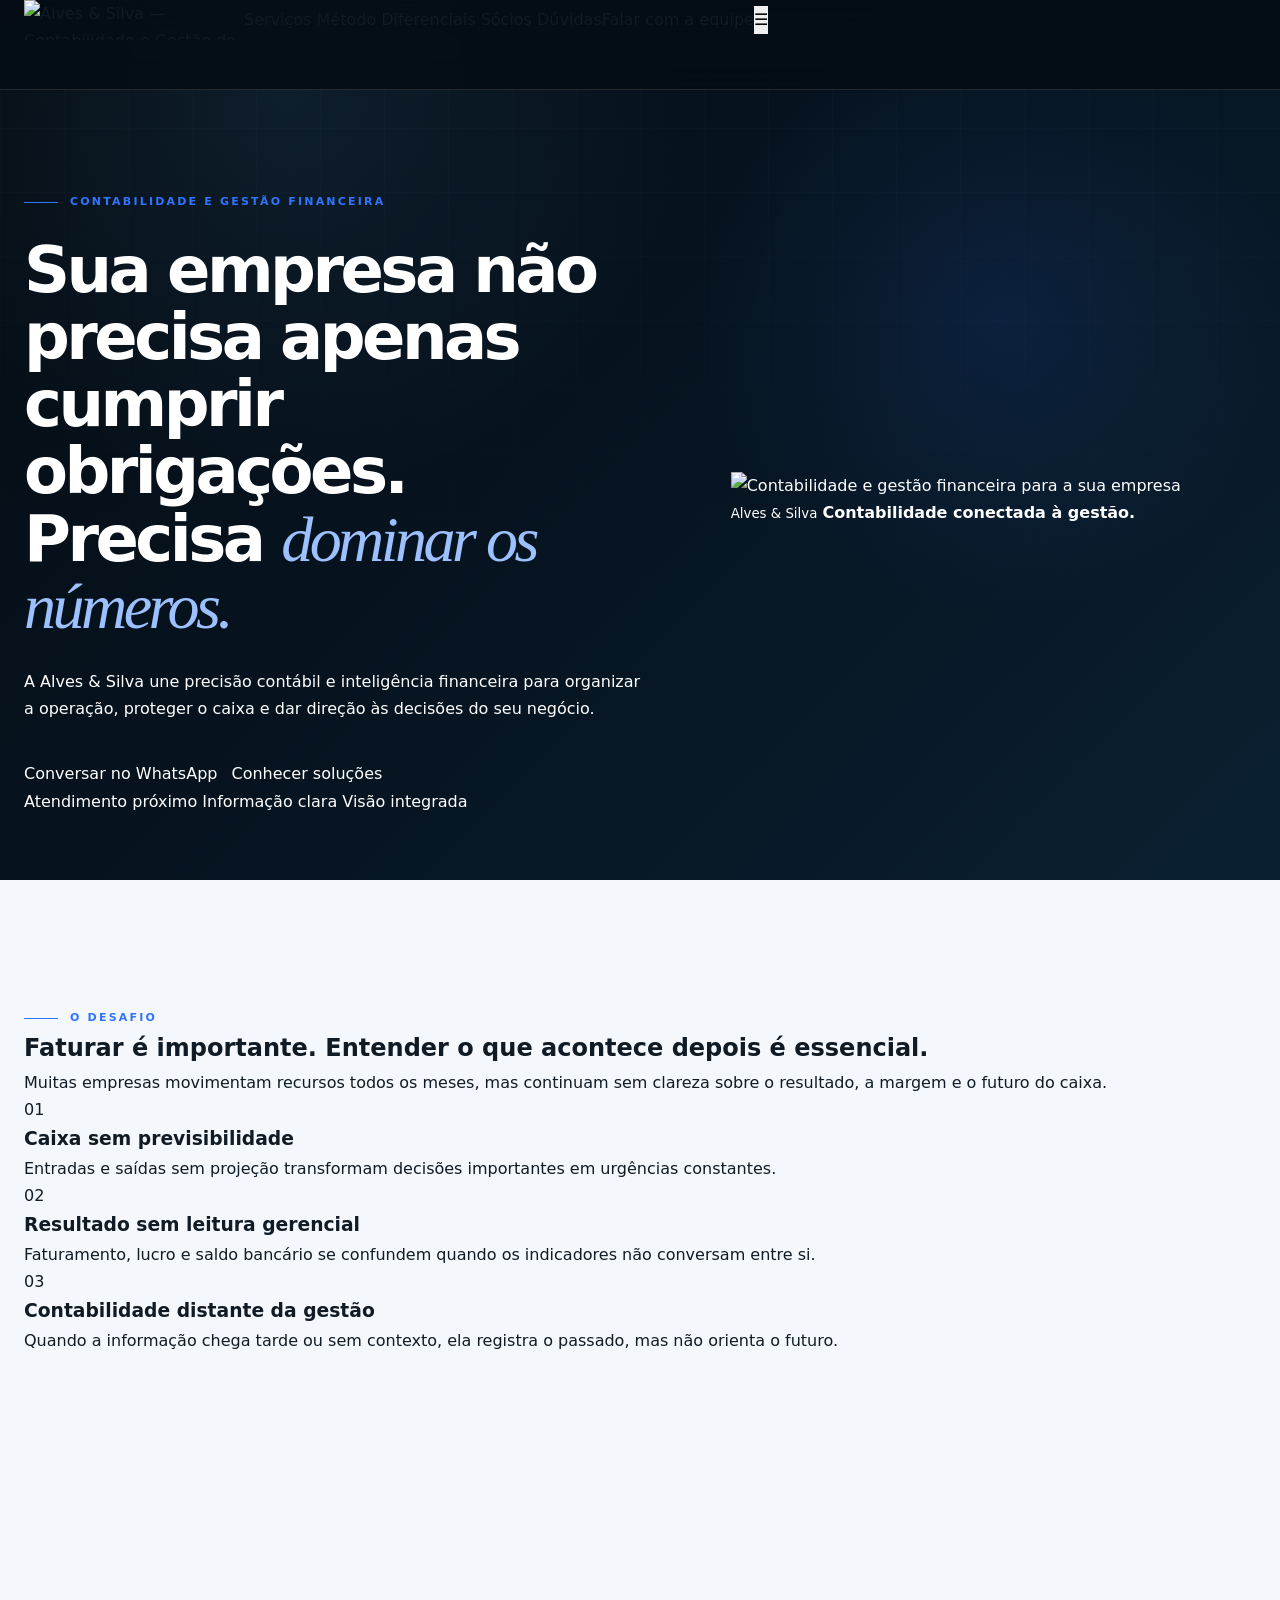
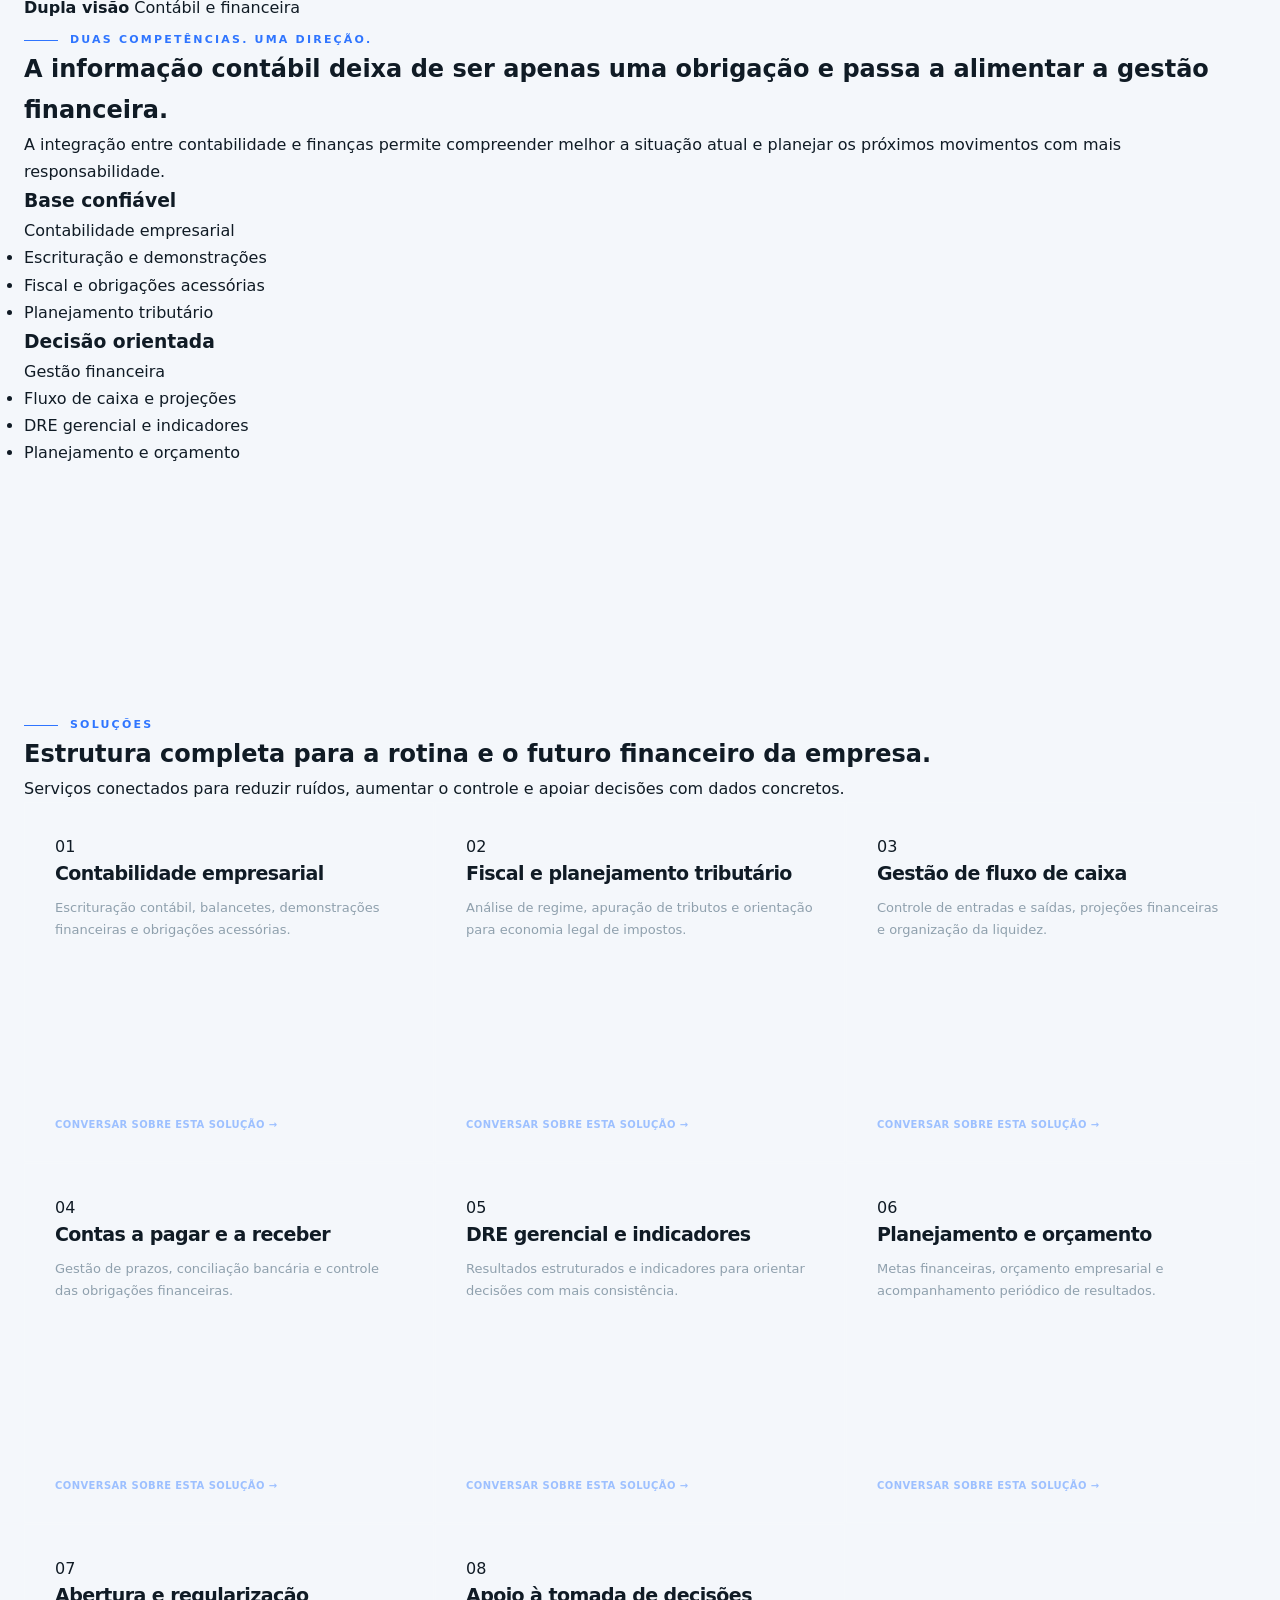
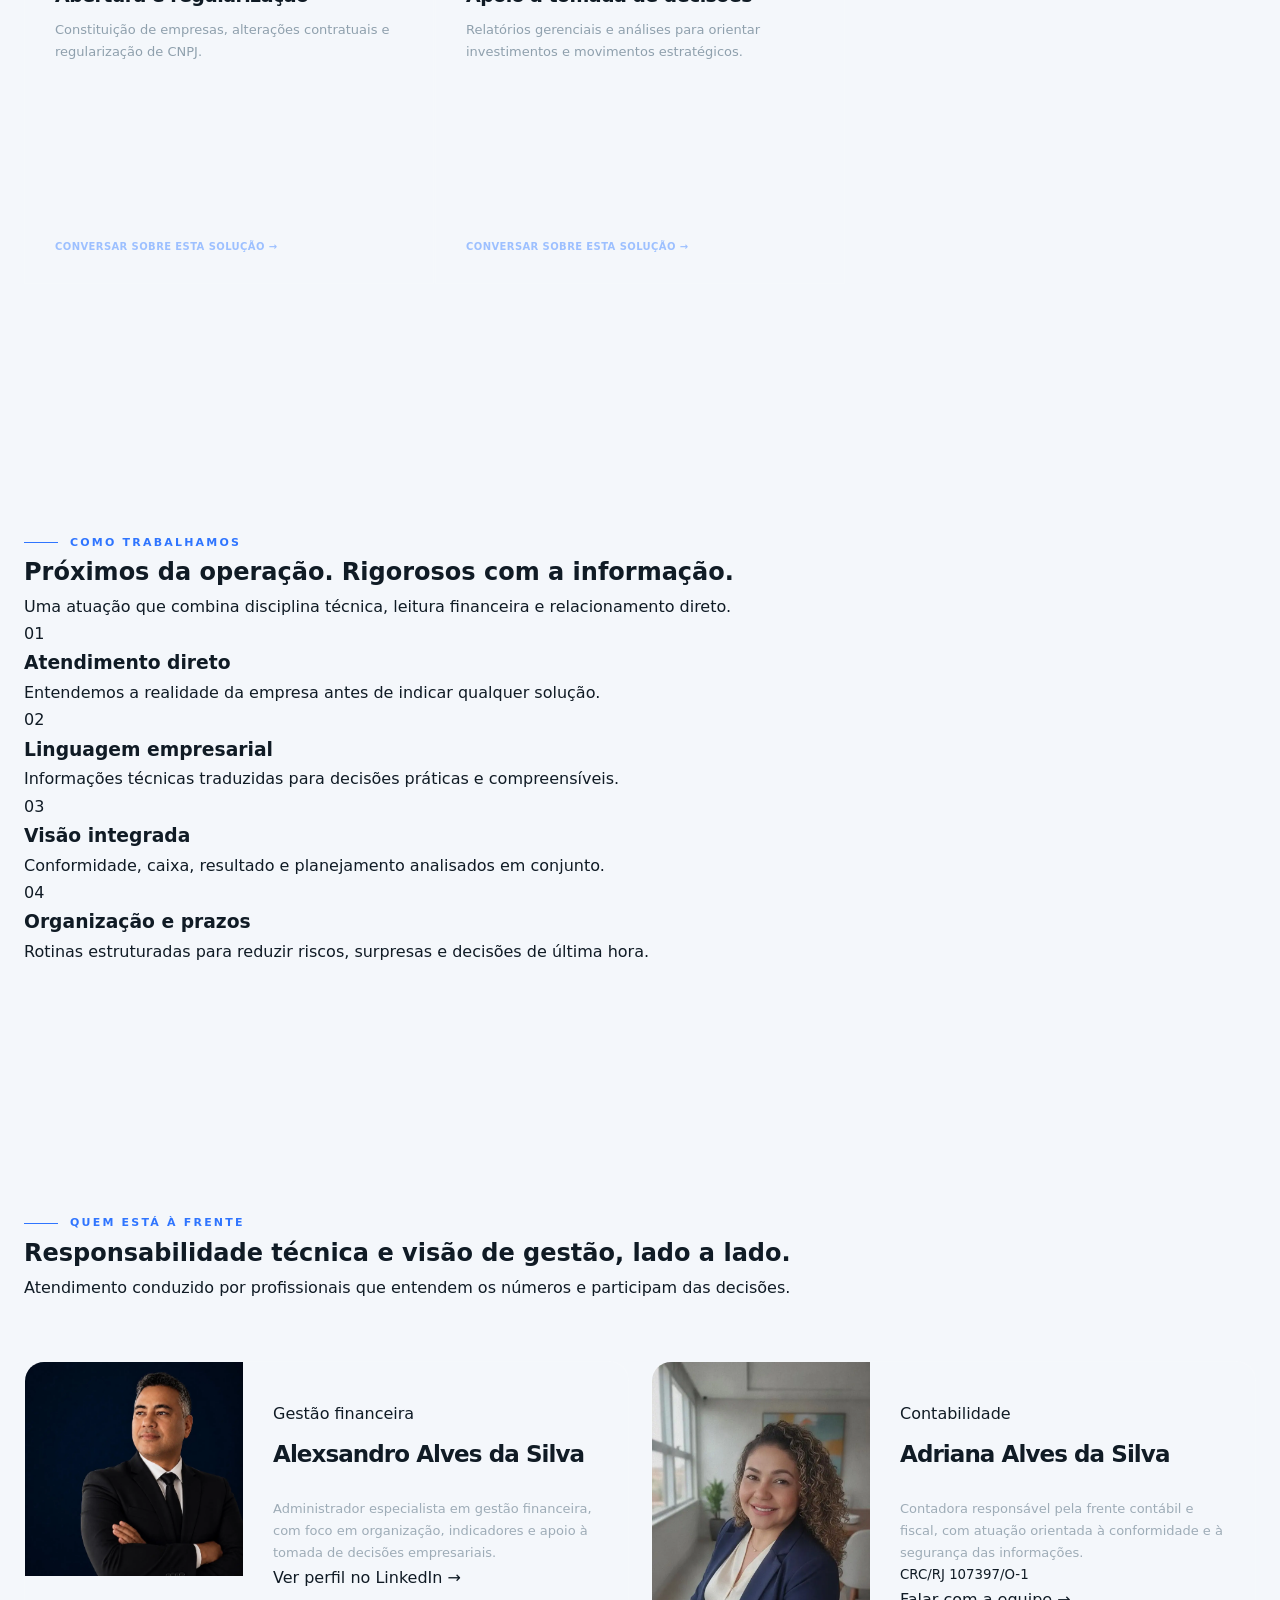
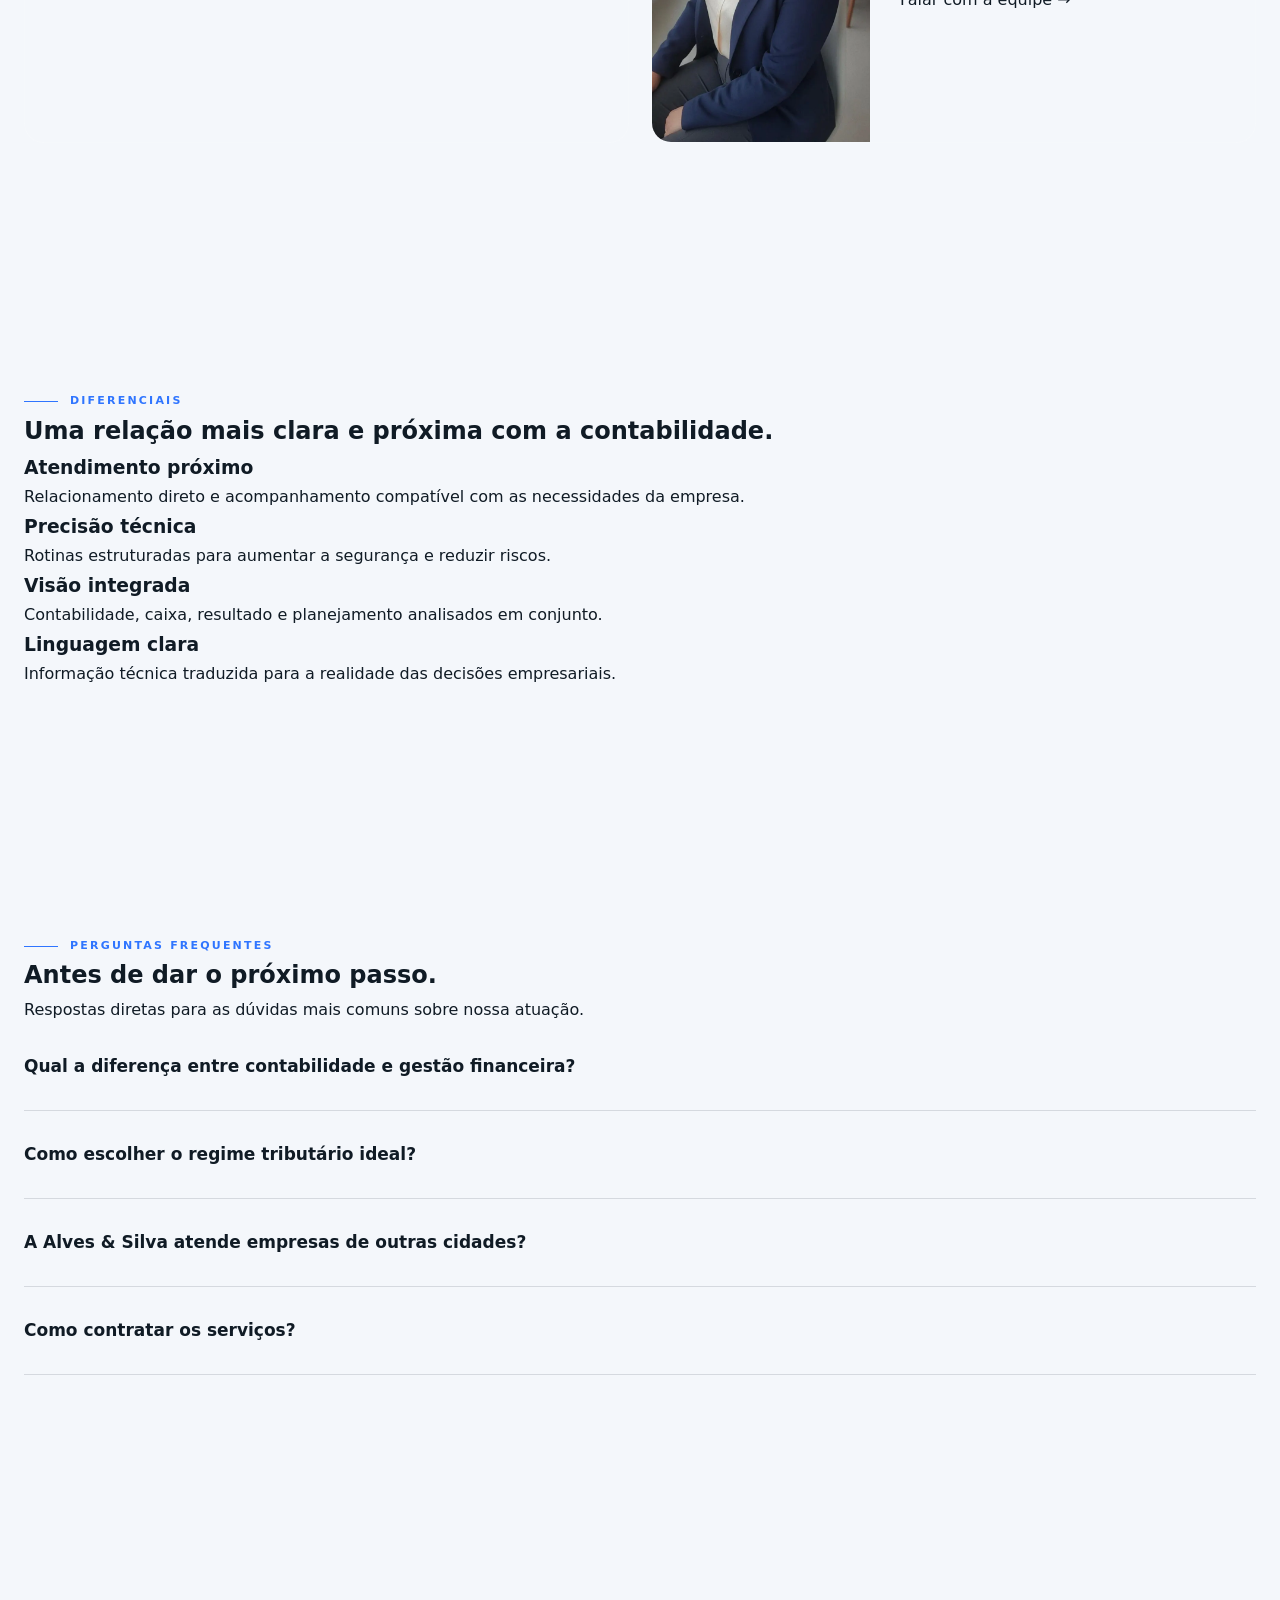
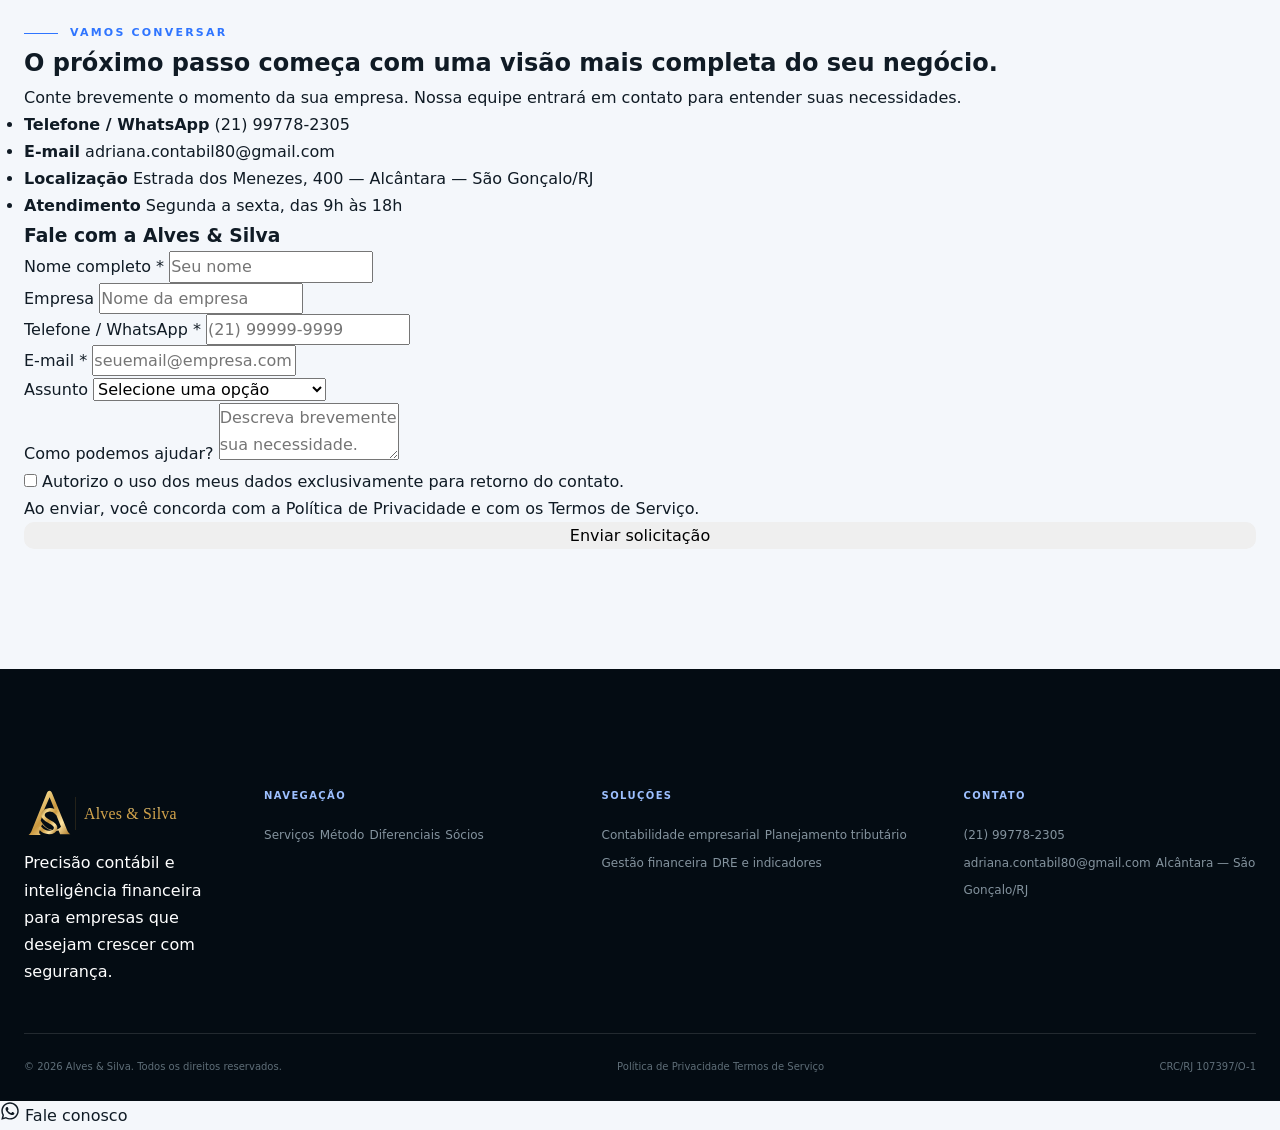
==== commit 259a860d: "Add files via upload" ====
--- a/index.html
+++ b/index.html
@@ -5,11 +5,11 @@
   <meta name="viewport" content="width=device-width, initial-scale=1.0">
 
   <title>Alves &amp; Silva | Contabilidade e Gestão Financeira em São Gonçalo</title>
-  <meta name="description" content="Contabilidade empresarial e gestão financeira estratégica para micro e pequenas empresas em São Gonçalo e região. Atendimento direto pelos sócios. CRC/RJ 107397/O-1.">
+  <meta name="description" content="Contabilidade empresarial, planejamento tributário e gestão financeira para micro e pequenas empresas em São Gonçalo/RJ que desejam crescer com segurança. Atendimento direto pelos sócios.">
   <link rel="canonical" href="https://alvesesilva.vercel.app/">
 
   <meta property="og:title" content="Alves &amp; Silva | Contabilidade e Gestão Financeira">
-  <meta property="og:description" content="Precisão contábil e inteligência financeira para decisões empresariais mais seguras.">
+  <meta property="og:description" content="Unimos precisão contábil e inteligência financeira para organizar a operação, proteger o caixa e dar direção às decisões do seu negócio.">
   <meta property="og:url" content="https://alvesesilva.vercel.app/">
   <meta property="og:type" content="website">
   <meta property="og:locale" content="pt_BR">
@@ -21,20 +21,19 @@
 
   <meta name="twitter:card" content="summary_large_image">
   <meta name="twitter:title" content="Alves &amp; Silva | Contabilidade e Gestão Financeira">
-  <meta name="twitter:description" content="Precisão contábil e inteligência financeira para decisões empresariais mais seguras.">
+  <meta name="twitter:description" content="Unimos precisão contábil e inteligência financeira para organizar a operação, proteger o caixa e dar direção às decisões do seu negócio.">
   <meta name="twitter:image" content="https://alvesesilva.vercel.app/img/og-image.png">
 
-  <meta name="theme-color" content="#071522">
+  <meta name="theme-color" content="#071b2e">
   <meta name="author" content="Alves & Silva Contabilidade e Gestão de Finanças">
   <meta name="robots" content="index, follow">
 
   <link rel="preconnect" href="https://fonts.googleapis.com">
   <link rel="preconnect" href="https://fonts.gstatic.com" crossorigin>
-  <link href="https://fonts.googleapis.com/css2?family=Manrope:wght@400;500;600;700;800&amp;family=Newsreader:ital,opsz,wght@1,6..72,500&amp;display=swap" rel="stylesheet">
-  <link rel="stylesheet" href="https://cdnjs.cloudflare.com/ajax/libs/font-awesome/6.5.1/css/all.min.css">
+  <link href="https://fonts.googleapis.com/css2?family=DM+Sans:wght@400;500;600;700;800&amp;display=swap" rel="stylesheet">
   <link rel="icon" type="image/svg+xml" href="img/favicon-alves-silva.svg">
   <link rel="apple-touch-icon" sizes="180x180" href="img/apple-touch-icon.png">
-  <link rel="stylesheet" href="css/styles.css">
+  <link rel="stylesheet" href="css/styles.css?v=2">
 
   <script type="application/ld+json">
   {
@@ -71,466 +70,477 @@
   </script>
 </head>
 <body>
+
   <a href="#main" class="skip-link">Pular para o conteúdo</a>
 
-  <header class="header" id="topo">
-    <div class="container header-inner">
-      <a class="brand" href="#topo" aria-label="Alves & Silva — página inicial">
-        <img class="site-logo" src="img/logo-alves-silva-horizontal.svg" alt="Alves & Silva — Contabilidade e Gestão de Finanças" width="430" height="78">
-      </a>
-
-      <button class="menu-toggle" aria-label="Abrir menu" aria-expanded="false" aria-controls="nav-menu" type="button">
-        <span></span>
-        <span></span>
-        <span></span>
-      </button>
-
-      <nav id="nav-menu" class="nav" aria-label="Navegação principal">
-        <ul class="nav-list">
-          <li><a href="#servicos" class="nav-link">Serviços</a></li>
-          <li><a href="#metodo" class="nav-link">Método</a></li>
-          <li><a href="#diferenciais" class="nav-link">Diferenciais</a></li>
-          <li><a href="#socios" class="nav-link">Sócios</a></li>
-          <li><a href="#faq" class="nav-link">FAQ</a></li>
-          <li class="nav-cta-mobile"><a href="#contato" class="nav-link nav-link-cta">Falar com a equipe <i class="fa-solid fa-arrow-right" aria-hidden="true"></i></a></li>
-        </ul>
+  <header class="header">
+    <div class="container">
+      <nav class="nav" id="nav" aria-label="Navegação principal">
+        <a class="brand" href="#inicio" aria-label="Alves &amp; Silva — página inicial">
+          <img class="site-logo" src="img/logo-alves-silva-horizontal-dark.svg" alt="Alves &amp; Silva — Contabilidade e Gestão de Finanças" width="430" height="78">
+        </a>
+
+        <div class="nav-links">
+          <a href="#solucoes">Serviços</a>
+          <a href="#metodo">Método</a>
+          <a href="#diferenciais">Diferenciais</a>
+          <a href="#socios">Sócios</a>
+          <a href="#faq">Dúvidas</a>
+        </div>
+
+        <a class="button button-dark" href="#contato">
+          Falar com a equipe
+        </a>
+
+        <button class="menu-button" id="menuButton" type="button" aria-label="Abrir menu" aria-expanded="false" aria-controls="nav">☰</button>
       </nav>
-
-      <a href="#contato" class="header-cta">Falar com a equipe <i class="fa-solid fa-arrow-right" aria-hidden="true"></i></a>
     </div>
   </header>
 
   <main id="main">
-    <section class="hero" aria-label="Apresentação">
-      <div class="hero-orbit hero-orbit-one" aria-hidden="true"></div>
-      <div class="hero-orbit hero-orbit-two" aria-hidden="true"></div>
+
+    <section class="hero" id="inicio" aria-label="Apresentação">
       <div class="container hero-grid">
-        <div class="hero-copy" data-reveal>
-          <span class="eyebrow">Contabilidade + Gestão Financeira</span>
+        <div class="hero-content">
+          <span class="eyebrow">Contabilidade e gestão financeira</span>
+
           <h1>Sua empresa não precisa apenas cumprir obrigações. Precisa <em>dominar os números.</em></h1>
-          <p>Unimos precisão contábil e inteligência financeira para organizar a operação, proteger o caixa e dar direção às decisões do seu negócio.</p>
+
+          <p>
+            A Alves &amp; Silva une precisão contábil e inteligência financeira para organizar a operação, proteger o caixa e dar direção às decisões do seu negócio.
+          </p>
 
           <div class="hero-actions">
-            <a href="https://wa.me/5521997782305" target="_blank" rel="noopener noreferrer" class="btn btn-gold">
-              <i class="fa-brands fa-whatsapp" aria-hidden="true"></i>
-              Conversar com um especialista
+            <a class="button button-primary" href="https://wa.me/5521997782305" target="_blank" rel="noopener noreferrer">
+              Conversar no WhatsApp
             </a>
-            <a href="#servicos" class="btn btn-ghost">Conhecer as soluções <i class="fa-solid fa-arrow-down" aria-hidden="true"></i></a>
+            <a class="button button-outline" href="#solucoes">
+              Conhecer soluções
+            </a>
           </div>
 
-          <div class="hero-proof" role="group" aria-label="Credenciais">
-            <div>
-              <strong>CRC/RJ</strong>
-              <span>107397/O-1</span>
+          <div class="hero-points" role="group" aria-label="Compromissos">
+            <span>Atendimento próximo</span>
+            <span>Informação clara</span>
+            <span>Visão integrada</span>
+          </div>
+        </div>
+
+        <div class="hero-photo">
+          <img src="img/foto-hero.webp" alt="Contabilidade e gestão financeira para a sua empresa" fetchpriority="high">
+
+          <div class="hero-caption">
+            <small>Alves &amp; Silva</small>
+            <strong>Contabilidade conectada à gestão.</strong>
+          </div>
+        </div>
+      </div>
+    </section>
+
+    <section class="section section-light" aria-label="Desafios empresariais">
+      <div class="container">
+        <div class="section-heading">
+          <span class="eyebrow">O desafio</span>
+
+          <h2>Faturar é importante. Entender o que acontece depois é essencial.</h2>
+
+          <p>
+            Muitas empresas movimentam recursos todos os meses, mas continuam sem clareza sobre o resultado, a margem e o futuro do caixa.
+          </p>
+        </div>
+
+        <div class="cards-3">
+          <article class="card problem-card">
+            <span class="number">01</span>
+            <h3>Caixa sem previsibilidade</h3>
+            <p>Entradas e saídas sem projeção transformam decisões importantes em urgências constantes.</p>
+          </article>
+
+          <article class="card problem-card">
+            <span class="number">02</span>
+            <h3>Resultado sem leitura gerencial</h3>
+            <p>Faturamento, lucro e saldo bancário se confundem quando os indicadores não conversam entre si.</p>
+          </article>
+
+          <article class="card problem-card">
+            <span class="number">03</span>
+            <h3>Contabilidade distante da gestão</h3>
+            <p>Quando a informação chega tarde ou sem contexto, ela registra o passado, mas não orienta o futuro.</p>
+          </article>
+        </div>
+      </div>
+    </section>
+
+    <section class="section section-cream" aria-label="Integração entre contabilidade e gestão">
+      <div class="container integration-grid">
+        <div class="integration-photo">
+          <img src="img/bg-profissional.jpg" alt="" aria-hidden="true" loading="lazy">
+
+          <div class="integration-badge">
+            <strong>Dupla visão</strong>
+            <span>Contábil e financeira</span>
+          </div>
+        </div>
+
+        <div class="integration-content">
+          <span class="eyebrow">Duas competências. Uma direção.</span>
+
+          <h2>A informação contábil deixa de ser apenas uma obrigação e passa a alimentar a gestão financeira.</h2>
+
+          <p>
+            A integração entre contabilidade e finanças permite compreender melhor a situação atual e planejar os próximos movimentos com mais responsabilidade.
+          </p>
+
+          <div class="integration-columns">
+            <div class="integration-column">
+              <h3>Base confiável</h3>
+              <p>Contabilidade empresarial</p>
+
+              <ul class="check-list">
+                <li>Escrituração e demonstrações</li>
+                <li>Fiscal e obrigações acessórias</li>
+                <li>Planejamento tributário</li>
+              </ul>
             </div>
-            <div>
-              <strong>Atendimento</strong>
-              <span>Direto pelos sócios</span>
-            </div>
-            <div>
-              <strong>Visão integrada</strong>
-              <span>Contábil e financeira</span>
+
+            <div class="integration-column">
+              <h3>Decisão orientada</h3>
+              <p>Gestão financeira</p>
+
+              <ul class="check-list">
+                <li>Fluxo de caixa e projeções</li>
+                <li>DRE gerencial e indicadores</li>
+                <li>Planejamento e orçamento</li>
+              </ul>
             </div>
           </div>
         </div>
-
-        <div class="hero-visual" data-reveal>
-          <div class="visual-glow" aria-hidden="true"></div>
-          <div class="strategy-panel">
-            <div class="decision-core">
-              <div class="core-ring">
-                <div class="core-center">
-                  <small>Dupla visão</small>
-                  <strong>360°</strong>
-                  <span>do negócio</span>
-                </div>
-              </div>
-            </div>
-
-            <div class="decision-stream">
-              <div class="stream-item">
-                <span class="stream-index">01</span>
-                <div><strong>Conformidade</strong><small>Base contábil confiável</small></div>
-                <i class="fa-solid fa-check" aria-hidden="true"></i>
-              </div>
-              <div class="stream-item">
-                <span class="stream-index">02</span>
-                <div><strong>Direção</strong><small>Indicadores para decidir</small></div>
-                <i class="fa-solid fa-arrow-trend-up" aria-hidden="true"></i>
-              </div>
-            </div>
-          </div>
-
-        </div>
-      </div>
-
-      <div class="container hero-signature">
-        <span>Onde a precisão contábil encontra a inteligência para o seu próximo passo.</span>
       </div>
     </section>
 
-    <section class="trust-strip" aria-label="Compromissos">
-      <div class="container trust-grid">
-        <div><span>01</span><strong>Conformidade sem improviso</strong></div>
-        <div><span>02</span><strong>Finanças organizadas para decidir</strong></div>
-        <div><span>03</span><strong>Relacionamento próximo e consultivo</strong></div>
+    <section class="section" id="solucoes" aria-label="Serviços">
+      <div class="container">
+        <div class="section-heading">
+          <span class="eyebrow">Soluções</span>
+
+          <h2>Estrutura completa para a rotina e o futuro financeiro da empresa.</h2>
+
+          <p>Serviços conectados para reduzir ruídos, aumentar o controle e apoiar decisões com dados concretos.</p>
+        </div>
+
+        <div class="services-grid">
+          <article class="service-card">
+            <span class="number">01</span>
+            <h3>Contabilidade empresarial</h3>
+            <p>Escrituração contábil, balancetes, demonstrações financeiras e obrigações acessórias.</p>
+            <a class="service-link" href="#contato">Conversar sobre esta solução →</a>
+          </article>
+
+          <article class="service-card">
+            <span class="number">02</span>
+            <h3>Fiscal e planejamento tributário</h3>
+            <p>Análise de regime, apuração de tributos e orientação para economia legal de impostos.</p>
+            <a class="service-link" href="#contato">Conversar sobre esta solução →</a>
+          </article>
+
+          <article class="service-card">
+            <span class="number">03</span>
+            <h3>Gestão de fluxo de caixa</h3>
+            <p>Controle de entradas e saídas, projeções financeiras e organização da liquidez.</p>
+            <a class="service-link" href="#contato">Conversar sobre esta solução →</a>
+          </article>
+
+          <article class="service-card">
+            <span class="number">04</span>
+            <h3>Contas a pagar e a receber</h3>
+            <p>Gestão de prazos, conciliação bancária e controle das obrigações financeiras.</p>
+            <a class="service-link" href="#contato">Conversar sobre esta solução →</a>
+          </article>
+
+          <article class="service-card">
+            <span class="number">05</span>
+            <h3>DRE gerencial e indicadores</h3>
+            <p>Resultados estruturados e indicadores para orientar decisões com mais consistência.</p>
+            <a class="service-link" href="#contato">Conversar sobre esta solução →</a>
+          </article>
+
+          <article class="service-card">
+            <span class="number">06</span>
+            <h3>Planejamento e orçamento</h3>
+            <p>Metas financeiras, orçamento empresarial e acompanhamento periódico de resultados.</p>
+            <a class="service-link" href="#contato">Conversar sobre esta solução →</a>
+          </article>
+
+          <article class="service-card">
+            <span class="number">07</span>
+            <h3>Abertura e regularização</h3>
+            <p>Constituição de empresas, alterações contratuais e regularização de CNPJ.</p>
+            <a class="service-link" href="#contato">Conversar sobre esta solução →</a>
+          </article>
+
+          <article class="service-card">
+            <span class="number">08</span>
+            <h3>Apoio à tomada de decisões</h3>
+            <p>Relatórios gerenciais e análises para orientar investimentos e movimentos estratégicos.</p>
+            <a class="service-link" href="#contato">Conversar sobre esta solução →</a>
+          </article>
+        </div>
       </div>
     </section>
 
-    <section class="section challenges" aria-label="Desafios empresariais">
+    <section class="section section-dark" id="metodo" aria-label="Método Alves e Silva">
       <div class="container">
-        <div class="section-intro split-intro" data-reveal>
-          <div>
-            <span class="section-kicker">O problema real</span>
-            <h2>Estar em dia com o Fisco não significa estar no controle do negócio.</h2>
-          </div>
-          <p>Muitos empresários recebem guias e relatórios, mas continuam sem saber se a operação gera caixa, onde a margem está sendo perdida ou qual decisão protege o crescimento.</p>
-        </div>
-
-        <div class="challenge-grid">
-          <article class="challenge-card" data-reveal>
-            <span class="card-number">01</span>
-            <h3>Caixa sem previsibilidade</h3>
-            <p>Entradas e saídas sem projeção transformam decisões importantes em urgências constantes.</p>
-            <div class="card-line"></div>
-          </article>
-          <article class="challenge-card" data-reveal>
-            <span class="card-number">02</span>
-            <h3>Resultado sem leitura gerencial</h3>
-            <p>Faturamento, lucro e saldo bancário se confundem quando os indicadores não conversam entre si.</p>
-            <div class="card-line"></div>
-          </article>
-          <article class="challenge-card" data-reveal>
-            <span class="card-number">03</span>
-            <h3>Contabilidade distante da gestão</h3>
-            <p>Quando a informação chega tarde ou sem contexto, ela registra o passado, mas não orienta o futuro.</p>
-            <div class="card-line"></div>
+        <div class="section-heading">
+          <span class="eyebrow">Como trabalhamos</span>
+
+          <h2>Próximos da operação. Rigorosos com a informação.</h2>
+
+          <p>Uma atuação que combina disciplina técnica, leitura financeira e relacionamento direto.</p>
+        </div>
+
+        <div class="method-grid">
+          <article class="method-card">
+            <span class="number">01</span>
+            <h3>Atendimento direto</h3>
+            <p>Entendemos a realidade da empresa antes de indicar qualquer solução.</p>
+          </article>
+
+          <article class="method-card">
+            <span class="number">02</span>
+            <h3>Linguagem empresarial</h3>
+            <p>Informações técnicas traduzidas para decisões práticas e compreensíveis.</p>
+          </article>
+
+          <article class="method-card">
+            <span class="number">03</span>
+            <h3>Visão integrada</h3>
+            <p>Conformidade, caixa, resultado e planejamento analisados em conjunto.</p>
+          </article>
+
+          <article class="method-card">
+            <span class="number">04</span>
+            <h3>Organização e prazos</h3>
+            <p>Rotinas estruturadas para reduzir riscos, surpresas e decisões de última hora.</p>
           </article>
         </div>
       </div>
     </section>
 
-    <section id="metodo" class="section method-section section-divider" aria-label="Método Alves e Silva">
+    <section class="section" id="socios" aria-label="Sócios">
       <div class="container">
-        <div class="section-intro centered" data-reveal>
-          <span class="section-kicker">A dupla visão Alves &amp; Silva</span>
-          <h2>Duas competências. Uma única direção para a sua empresa.</h2>
-          <p>A informação contábil deixa de ser apenas uma obrigação e passa a alimentar a gestão financeira.</p>
-        </div>
-
-        <div class="method-board" data-reveal>
-          <article class="method-column">
-            <div class="method-icon"><i class="fa-solid fa-scale-balanced" aria-hidden="true"></i></div>
-            <span class="method-tag">Base confiável</span>
-            <h3>Contabilidade empresarial</h3>
-            <p>Registra, organiza e protege a regularidade da empresa com informações consistentes.</p>
-            <ul>
-              <li>Escrituração e demonstrações</li>
-              <li>Fiscal e obrigações acessórias</li>
-              <li>Planejamento tributário</li>
-            </ul>
-          </article>
-
-          <div class="method-bridge" aria-hidden="true">
-            <span>Integração</span>
-            <i class="fa-solid fa-plus"></i>
-            <div></div>
-          </div>
-
-          <div class="method-bridge-inline" aria-hidden="true">
-            <span class="bridge-label">Contabilidade</span>
-            <span class="bridge-symbol"><i class="fa-solid fa-plus"></i></span>
-            <span class="bridge-label">Gestão Financeira</span>
-          </div>
-
-          <article class="method-column">
-            <div class="method-icon"><i class="fa-solid fa-chart-line" aria-hidden="true"></i></div>
-            <span class="method-tag">Decisão orientada</span>
-            <h3>Gestão financeira</h3>
-            <p>Transforma dados em controle, projeções e decisões mais responsáveis para o negócio.</p>
-            <ul>
-              <li>Fluxo de caixa e projeções</li>
-              <li>DRE gerencial e indicadores</li>
-              <li>Planejamento e orçamento</li>
-            </ul>
-          </article>
-
-          <div class="method-result">
-            <span>Resultado da integração</span>
-            <strong>Segurança para crescer com controle e direção.</strong>
-          </div>
+        <div class="section-heading">
+          <span class="eyebrow">Quem está à frente</span>
+
+          <h2>Responsabilidade técnica e visão de gestão, lado a lado.</h2>
+
+          <p>Atendimento conduzido por profissionais que entendem os números e participam das decisões.</p>
+        </div>
+
+        <div class="partners-grid">
+          <article class="partner-card">
+            <div class="partner-image">
+              <img src="img/alexsandro.webp" alt="Alexsandro Alves da Silva" loading="lazy">
+            </div>
+
+            <div class="partner-info">
+              <span class="partner-role">Gestão financeira</span>
+
+              <h3>Alexsandro Alves da Silva</h3>
+
+              <p>
+                Administrador especialista em gestão financeira, com foco em organização, indicadores e apoio à tomada de decisões empresariais.
+              </p>
+
+              <a class="service-link" href="https://www.linkedin.com/in/alexsandro-alves-da-silva-178b6549/" target="_blank" rel="noopener noreferrer">
+                Ver perfil no LinkedIn →
+              </a>
+            </div>
+          </article>
+
+          <article class="partner-card">
+            <div class="partner-image">
+              <img src="img/adriana.webp" alt="Adriana Alves da Silva" loading="lazy">
+            </div>
+
+            <div class="partner-info">
+              <span class="partner-role">Contabilidade</span>
+
+              <h3>Adriana Alves da Silva</h3>
+
+              <p>
+                Contadora responsável pela frente contábil e fiscal, com atuação orientada à conformidade e à segurança das informações.
+              </p>
+
+              <small>CRC/RJ 107397/O-1</small>
+
+              <a class="service-link" href="#contato">Falar com a equipe →</a>
+            </div>
+          </article>
         </div>
       </div>
     </section>
 
-    <section id="servicos" class="section services-section" aria-label="Serviços">
+    <section class="section section-dark" id="diferenciais" aria-label="Diferenciais">
       <div class="container">
-        <div class="section-intro split-intro light" data-reveal>
-          <div>
-            <span class="section-kicker">Soluções</span>
-            <h2>Estrutura completa para a rotina e o futuro financeiro da empresa.</h2>
-          </div>
-          <p>Serviços conectados para reduzir ruídos, aumentar o controle e apoiar decisões com dados concretos.</p>
-        </div>
-
-        <div class="services-grid">
-          <article class="service-card featured" data-reveal>
-            <span class="service-index">01</span>
-            <i class="fa-solid fa-building-columns service-icon" aria-hidden="true"></i>
-            <h3>Contabilidade Empresarial</h3>
-            <p>Escrituração contábil, balancetes, demonstrações financeiras e obrigações acessórias.</p>
-            <a href="#contato">Conversar sobre esta solução <i class="fa-solid fa-arrow-right" aria-hidden="true"></i></a>
-          </article>
-          <article class="service-card" data-reveal>
-            <span class="service-index">02</span>
-            <i class="fa-solid fa-file-invoice-dollar service-icon" aria-hidden="true"></i>
-            <h3>Fiscal e Planejamento Tributário</h3>
-            <p>Análise de regime, apuração de tributos e orientação para economia legal de impostos.</p>
-            <a href="#contato">Conversar sobre esta solução <i class="fa-solid fa-arrow-right" aria-hidden="true"></i></a>
-          </article>
-          <article class="service-card" data-reveal>
-            <span class="service-index">03</span>
-            <i class="fa-solid fa-water service-icon" aria-hidden="true"></i>
-            <h3>Gestão de Fluxo de Caixa</h3>
-            <p>Controle de entradas e saídas, projeções financeiras e organização da liquidez.</p>
-            <a href="#contato">Conversar sobre esta solução <i class="fa-solid fa-arrow-right" aria-hidden="true"></i></a>
-          </article>
-          <article class="service-card" data-reveal>
-            <span class="service-index">04</span>
-            <i class="fa-solid fa-arrows-left-right-to-line service-icon" aria-hidden="true"></i>
-            <h3>Contas a Pagar e a Receber</h3>
-            <p>Gestão de prazos, conciliação bancária e controle das obrigações financeiras.</p>
-            <a href="#contato">Conversar sobre esta solução <i class="fa-solid fa-arrow-right" aria-hidden="true"></i></a>
-          </article>
-          <article class="service-card" data-reveal>
-            <span class="service-index">05</span>
-            <i class="fa-solid fa-chart-pie service-icon" aria-hidden="true"></i>
-            <h3>DRE Gerencial e Indicadores</h3>
-            <p>Resultados estruturados e indicadores para orientar decisões com mais consistência.</p>
-            <a href="#contato">Conversar sobre esta solução <i class="fa-solid fa-arrow-right" aria-hidden="true"></i></a>
-          </article>
-          <article class="service-card" data-reveal>
-            <span class="service-index">06</span>
-            <i class="fa-solid fa-compass service-icon" aria-hidden="true"></i>
-            <h3>Planejamento e Orçamento</h3>
-            <p>Metas financeiras, orçamento empresarial e acompanhamento periódico de resultados.</p>
-            <a href="#contato">Conversar sobre esta solução <i class="fa-solid fa-arrow-right" aria-hidden="true"></i></a>
-          </article>
-          <article class="service-card" data-reveal>
-            <span class="service-index">07</span>
-            <i class="fa-solid fa-briefcase service-icon" aria-hidden="true"></i>
-            <h3>Abertura e Regularização</h3>
-            <p>Constituição de empresas, alterações contratuais e regularização fiscal de CNPJ.</p>
-            <a href="#contato">Conversar sobre esta solução <i class="fa-solid fa-arrow-right" aria-hidden="true"></i></a>
-          </article>
-          <article class="service-card" data-reveal>
-            <span class="service-index">08</span>
-            <i class="fa-solid fa-chess service-icon" aria-hidden="true"></i>
-            <h3>Apoio à Tomada de Decisões</h3>
-            <p>Relatórios gerenciais e análises para orientar investimentos e movimentos estratégicos.</p>
-            <a href="#contato">Conversar sobre esta solução <i class="fa-solid fa-arrow-right" aria-hidden="true"></i></a>
+        <div class="section-heading">
+          <span class="eyebrow">Diferenciais</span>
+
+          <h2>Uma relação mais clara e próxima com a contabilidade.</h2>
+        </div>
+
+        <div class="differentials-grid">
+          <article class="differential-card">
+            <h3>Atendimento próximo</h3>
+            <p>Relacionamento direto e acompanhamento compatível com as necessidades da empresa.</p>
+          </article>
+
+          <article class="differential-card">
+            <h3>Precisão técnica</h3>
+            <p>Rotinas estruturadas para aumentar a segurança e reduzir riscos.</p>
+          </article>
+
+          <article class="differential-card">
+            <h3>Visão integrada</h3>
+            <p>Contabilidade, caixa, resultado e planejamento analisados em conjunto.</p>
+          </article>
+
+          <article class="differential-card">
+            <h3>Linguagem clara</h3>
+            <p>Informação técnica traduzida para a realidade das decisões empresariais.</p>
           </article>
         </div>
       </div>
     </section>
 
-    <section id="diferenciais" class="section differentiators section-divider" aria-label="Diferenciais">
-      <div class="container diff-layout">
-        <div class="diff-sticky" data-reveal>
-          <span class="section-kicker">Como trabalhamos</span>
-          <h2>Próximos da operação. Rigorosos com a informação.</h2>
-          <p>Uma atuação que combina disciplina técnica, leitura financeira e relacionamento direto.</p>
-          <a href="#contato" class="text-link">Conheça nossa forma de atender <i class="fa-solid fa-arrow-right" aria-hidden="true"></i></a>
-        </div>
-
-        <div class="diff-list">
-          <article data-reveal>
-            <span>01</span>
-            <div>
-              <h3>Atendimento direto pelos sócios</h3>
-              <p>Quem conhece a estratégia também acompanha as necessidades e os números da empresa.</p>
-            </div>
-          </article>
-          <article data-reveal>
-            <span>02</span>
-            <div>
-              <h3>Linguagem empresarial</h3>
-              <p>Informações técnicas traduzidas para decisões práticas, sem excesso de jargões.</p>
-            </div>
-          </article>
-          <article data-reveal>
-            <span>03</span>
-            <div>
-              <h3>Visão contábil e financeira integrada</h3>
-              <p>Conformidade, caixa, resultado e planejamento analisados como partes do mesmo negócio.</p>
-            </div>
-          </article>
-          <article data-reveal>
-            <span>04</span>
-            <div>
-              <h3>Organização e compromisso com prazos</h3>
-              <p>Rotinas estruturadas para reduzir riscos, surpresas e decisões de última hora.</p>
-            </div>
-          </article>
+    <section class="section section-light" id="faq" aria-label="Perguntas frequentes">
+      <div class="container">
+        <div class="section-heading center">
+          <span class="eyebrow">Perguntas frequentes</span>
+
+          <h2>Antes de dar o próximo passo.</h2>
+
+          <p>Respostas diretas para as dúvidas mais comuns sobre nossa atuação.</p>
+        </div>
+
+        <div class="faq">
+          <details class="faq-item">
+            <summary>Qual a diferença entre contabilidade e gestão financeira?</summary>
+            <p>A contabilidade registra os fatos, apura tributos e cuida das obrigações legais. A gestão financeira organiza o caixa, acompanha resultados e projeta cenários. Integradas, elas oferecem uma leitura mais completa do negócio.</p>
+          </details>
+
+          <details class="faq-item">
+            <summary>Como escolher o regime tributário ideal?</summary>
+            <p>A escolha depende de fatores como atividade, faturamento, folha e margem. A análise deve comparar os regimes possíveis com base na realidade da empresa.</p>
+          </details>
+
+          <details class="faq-item">
+            <summary>A Alves &amp; Silva atende empresas de outras cidades?</summary>
+            <p>A empresa está localizada em São Gonçalo/RJ. Entre em contato para verificar a possibilidade de atendimento remoto ou presencial conforme a sua região.</p>
+          </details>
+
+          <details class="faq-item">
+            <summary>Como contratar os serviços?</summary>
+            <p>Fale conosco pelo WhatsApp, telefone ou formulário. A primeira conversa serve para compreender a estrutura da empresa e apresentar uma proposta adequada.</p>
+          </details>
         </div>
       </div>
     </section>
 
-    <section id="socios" class="section partners-section" aria-label="Sócios">
-      <div class="container">
-        <div class="section-intro centered light" data-reveal>
-          <span class="section-kicker">Quem está à frente</span>
-          <h2>Responsabilidade técnica e visão de gestão, lado a lado.</h2>
-          <p>Atendimento conduzido por quem entende os números e participa das decisões.</p>
-        </div>
-
-        <div class="partners-grid">
-          <article class="partner-card" data-reveal>
-            <div class="partner-photo-wrap">
-              <img src="img/alexsandro.webp" alt="Retrato de Alexsandro Alves da Silva" width="320" height="400" class="partner-photo" loading="lazy">
-              <span class="photo-monogram" aria-hidden="true">AA</span>
-            </div>
-            <div class="partner-info">
-              <span class="partner-area">Gestão financeira</span>
-              <h3>Alexsandro Alves da Silva</h3>
-              <div class="role">Administrador</div>
-              <p>Especialista em Gestão Financeira, com foco em organização, indicadores e apoio à tomada de decisões.</p>
-              <a href="https://www.linkedin.com/in/alexsandro-alves-da-silva-178b6549/" target="_blank" rel="noopener noreferrer" class="partner-link">
-                <i class="fa-brands fa-linkedin-in" aria-hidden="true"></i> Ver perfil no LinkedIn
-              </a>
-            </div>
-          </article>
-
-          <article class="partner-card" data-reveal>
-            <div class="partner-photo-wrap">
-              <img src="img/adriana.webp" alt="Retrato de Adriana Alves da Silva" width="320" height="400" class="partner-photo" loading="lazy">
-              <span class="photo-monogram" aria-hidden="true">AA</span>
-            </div>
-            <div class="partner-info">
-              <span class="partner-area">Contabilidade</span>
-              <h3>Adriana Alves da Silva</h3>
-              <div class="role">Contadora · CRC/RJ 107397/O-1</div>
-              <p>Responsável pela frente contábil e fiscal, com atuação orientada à conformidade e à segurança das informações.</p>
-              <a href="#contato" class="partner-link">
-                <i class="fa-solid fa-arrow-right" aria-hidden="true"></i> Falar com a equipe
-              </a>
-            </div>
-          </article>
-        </div>
-      </div>
-    </section>
-
-    <section id="faq" class="section faq-section" aria-label="Perguntas frequentes">
-      <div class="container faq-layout">
-        <div class="faq-heading" data-reveal>
-          <span class="section-kicker">Perguntas frequentes</span>
-          <h2>Antes de dar o próximo passo.</h2>
-          <p>Respostas diretas para as dúvidas mais comuns sobre nossa atuação.</p>
-        </div>
-
-        <div class="faq-list" data-reveal>
-          <details class="faq-item">
-            <summary>Qual a diferença entre contabilidade e gestão financeira?<i class="fa-solid fa-plus" aria-hidden="true"></i></summary>
-            <div class="faq-answer">A contabilidade registra os fatos, apura tributos e cuida das obrigações legais. A gestão financeira organiza o caixa, acompanha resultados e projeta cenários. Integradas, elas oferecem uma leitura mais completa do negócio.</div>
-          </details>
-          <details class="faq-item">
-            <summary>Como escolher o regime tributário ideal para minha empresa?<i class="fa-solid fa-plus" aria-hidden="true"></i></summary>
-            <div class="faq-answer">A escolha depende de fatores como atividade, faturamento, folha e margem. A análise correta compara os regimes possíveis com base na realidade da empresa, não apenas em uma regra geral.</div>
-          </details>
-          <details class="faq-item">
-            <summary>A Alves &amp; Silva atende apenas empresas de São Gonçalo?<i class="fa-solid fa-plus" aria-hidden="true"></i></summary>
-            <div class="faq-answer">Nossa base está em São Gonçalo/RJ. Entre em contato para verificarmos a possibilidade de atendimento conforme a localização e as necessidades da sua empresa.</div>
-          </details>
-          <details class="faq-item">
-            <summary>Como contratar os serviços?<i class="fa-solid fa-plus" aria-hidden="true"></i></summary>
-            <div class="faq-answer">Fale conosco pelo WhatsApp, telefone ou formulário. A primeira conversa serve para compreender a estrutura da empresa, identificar as necessidades e apresentar uma proposta adequada ao escopo.</div>
-          </details>
-        </div>
-      </div>
-    </section>
-
-    <section id="contato" class="section contact-section" aria-label="Contato">
-      <div class="container">
-        <div class="contact-shell">
-          <div class="contact-copy" data-reveal>
-            <span class="section-kicker">Vamos conversar</span>
-            <h2>O próximo passo começa com uma visão mais completa do seu negócio.</h2>
-            <p>Conte brevemente o momento da sua empresa. Nossa equipe entrará em contato para entender suas necessidades.</p>
-
-            <div class="contact-details">
-              <div><i class="fa-solid fa-phone" aria-hidden="true"></i><span><small>Telefone / WhatsApp</small><a href="tel:+5521997782305">(21)&nbsp;99778&#8209;2305</a></span></div>
-              <a href="mailto:adriana.contabil80@gmail.com"><i class="fa-solid fa-envelope" aria-hidden="true"></i><span><small>E-mail</small>adriana.contabil80@gmail.com</span></a>
-              <div><i class="fa-solid fa-location-dot" aria-hidden="true"></i><span><small>Localização</small>Alcântara · São Gonçalo/RJ</span></div>
-              <div><i class="fa-solid fa-clock" aria-hidden="true"></i><span><small>Atendimento</small>Segunda a sexta · 9h às 18h</span></div>
-            </div>
+    <section class="section section-dark" id="contato" aria-label="Contato">
+      <div class="container contact-grid">
+        <div class="contact-content">
+          <span class="eyebrow">Vamos conversar</span>
+
+          <h2>O próximo passo começa com uma visão mais completa do seu negócio.</h2>
+
+          <p>Conte brevemente o momento da sua empresa. Nossa equipe entrará em contato para entender suas necessidades.</p>
+
+          <ul class="contact-list">
+            <li>
+              <strong>Telefone / WhatsApp</strong>
+              <a href="tel:+5521997782305">(21) 99778-2305</a>
+            </li>
+            <li>
+              <strong>E-mail</strong>
+              <a href="mailto:adriana.contabil80@gmail.com">adriana.contabil80@gmail.com</a>
+            </li>
+            <li>
+              <strong>Localização</strong>
+              <span>Estrada dos Menezes, 400 — Alcântara — São Gonçalo/RJ</span>
+            </li>
+            <li>
+              <strong>Atendimento</strong>
+              <span>Segunda a sexta, das 9h às 18h</span>
+            </li>
+          </ul>
+        </div>
+
+        <div class="contact-form">
+          <h3>Fale com a Alves &amp; Silva</h3>
+
+          <div id="form-success" class="form-msg success" role="status" aria-live="polite" hidden>
+            Mensagem enviada com sucesso. Retornaremos em breve.
           </div>
-
-          <div class="form-card" data-reveal>
-            <div class="form-heading">
-              <span>Contato</span>
-              <h3>Fale com a Alves &amp; Silva</h3>
-            </div>
-
-            <div id="form-success" class="form-msg success" role="status" aria-live="polite" hidden>
-              Mensagem enviada com sucesso. Retornaremos em breve.
-            </div>
-            <div id="form-error" class="form-msg error" role="alert" aria-live="assertive" hidden></div>
-
-            <form id="contact-form" method="POST" action="https://api.web3forms.com/submit">
-              <input type="hidden" name="access_key" value="75174d42-f49a-4acf-9d8d-9817ed6403ba">
-              <input type="hidden" name="subject" value="Novo contato pelo site Alves & Silva">
-              <input type="checkbox" name="botcheck" tabindex="-1" hidden>
-
-              <div class="form-row">
-                <div class="form-group">
-                  <label for="nome">Nome completo</label>
-                  <input type="text" id="nome" name="nome" class="form-control" required autocomplete="name" placeholder="Seu nome">
-                </div>
-                <div class="form-group">
-                  <label for="empresa">Empresa</label>
-                  <input type="text" id="empresa" name="empresa" class="form-control" required autocomplete="organization" placeholder="Nome da empresa">
-                </div>
+          <div id="form-error" class="form-msg error" role="alert" aria-live="assertive" hidden></div>
+
+          <form id="contact-form" method="POST" action="https://api.web3forms.com/submit">
+            <input type="hidden" name="access_key" value="75174d42-f49a-4acf-9d8d-9817ed6403ba">
+            <input type="hidden" name="subject" value="Novo contato pelo site Alves & Silva">
+            <input type="checkbox" name="botcheck" tabindex="-1" autocomplete="off" hidden>
+
+            <div class="form-grid">
+              <div class="field">
+                <label for="nome">Nome completo *</label>
+                <input id="nome" name="nome" type="text" placeholder="Seu nome" required autocomplete="name">
               </div>
 
-              <div class="form-row">
-                <div class="form-group">
-                  <label for="telefone">Telefone / WhatsApp</label>
-                  <input type="tel" id="telefone" name="telefone" class="form-control" required autocomplete="tel" placeholder="(21) 99999-9999">
-                </div>
-                <div class="form-group">
-                  <label for="email">E-mail</label>
-                  <input type="email" id="email" name="email" class="form-control" required autocomplete="email" placeholder="seu@email.com">
-                </div>
+              <div class="field">
+                <label for="empresa">Empresa</label>
+                <input id="empresa" name="empresa" type="text" placeholder="Nome da empresa" autocomplete="organization">
               </div>
 
-              <div class="form-group">
-                <label for="assunto">Assunto de interesse</label>
-                <select id="assunto" name="assunto" class="form-control" required>
+              <div class="field">
+                <label for="telefone">Telefone / WhatsApp *</label>
+                <input id="telefone" name="telefone" type="tel" pattern="[0-9()\s+\-]{10,}" placeholder="(21) 99999-9999" required autocomplete="tel">
+              </div>
+
+              <div class="field">
+                <label for="email">E-mail *</label>
+                <input id="email" name="email" type="email" placeholder="seuemail@empresa.com" required autocomplete="email">
+              </div>
+
+              <div class="field field-full">
+                <label for="assunto">Assunto</label>
+                <select id="assunto" name="assunto">
                   <option value="">Selecione uma opção</option>
-                  <option value="contabilidade">Contabilidade Empresarial</option>
-                  <option value="tributario">Planejamento Tributário</option>
-                  <option value="gestao">Gestão Financeira</option>
-                  <option value="abertura">Abertura de Empresa</option>
-                  <option value="outro">Outro</option>
+                  <option value="contabilidade">Contabilidade empresarial</option>
+                  <option value="tributario">Planejamento tributário</option>
+                  <option value="gestao">Gestão financeira</option>
+                  <option value="abertura">Abertura de empresa</option>
+                  <option value="regularizacao">Regularização</option>
+                  <option value="outro">Outro assunto</option>
                 </select>
               </div>
 
-              <div class="form-group">
+              <div class="field field-full">
                 <label for="mensagem">Como podemos ajudar?</label>
-                <textarea id="mensagem" name="mensagem" class="form-control" required placeholder="Conte brevemente o momento da sua empresa"></textarea>
+                <textarea id="mensagem" name="mensagem" placeholder="Descreva brevemente sua necessidade."></textarea>
               </div>
 
-              <div class="form-check">
-                <input type="checkbox" id="consent" name="consent" required>
-                <label for="consent">Autorizo o uso dos meus dados exclusivamente para retorno do contato.</label>
+              <div class="field field-full">
+                <label class="consent">
+                  <input type="checkbox" id="consent" name="consent" required>
+                  <span>Autorizo o uso dos meus dados exclusivamente para retorno do contato.</span>
+                </label>
               </div>
 
-              <button type="submit" class="btn btn-dark form-btn">
-                <span>Enviar solicitação</span>
-                <i class="fa-solid fa-arrow-right" aria-hidden="true"></i>
-              </button>
-            </form>
-          </div>
+              <p class="privacy-note">Ao enviar, você concorda com a <a href="#modal-privacidade" data-modal-open="modal-privacidade">Política de Privacidade</a> e com os <a href="#modal-termos" data-modal-open="modal-termos">Termos de Serviço</a>.</p>
+            </div>
+
+            <button class="button button-primary button-full form-btn" type="submit">
+              <span>Enviar solicitação</span>
+            </button>
+          </form>
         </div>
       </div>
     </section>
@@ -538,61 +548,526 @@
 
   <footer class="footer">
     <div class="container">
-      <div class="footer-top">
-        <a class="brand footer-brand" href="#topo" aria-label="Alves & Silva — voltar ao início">
-          <img class="site-logo" src="img/logo-alves-silva-horizontal.svg" alt="Alves & Silva — Contabilidade e Gestão de Finanças" width="430" height="78">
-        </a>
-        <p>Precisão contábil e inteligência financeira para empresas que desejam crescer com segurança.</p>
-        <a href="https://wa.me/5521997782305" target="_blank" rel="noopener noreferrer" class="footer-whatsapp">
-          <i class="fa-brands fa-whatsapp" aria-hidden="true"></i> WhatsApp
-        </a>
-      </div>
-
       <div class="footer-grid">
         <div>
+          <a class="brand" href="#inicio" aria-label="Alves &amp; Silva — voltar ao início">
+            <img class="site-logo" src="img/logo-alves-silva-horizontal.svg" alt="Alves &amp; Silva — Contabilidade e Gestão de Finanças" width="430" height="78">
+          </a>
+
+          <p class="footer-description">
+            Precisão contábil e inteligência financeira para empresas que desejam crescer com segurança.
+          </p>
+        </div>
+
+        <div>
           <h4>Navegação</h4>
-          <a href="#servicos">Serviços</a>
-          <a href="#metodo">Método</a>
-          <a href="#diferenciais">Diferenciais</a>
-          <a href="#socios">Sócios</a>
-        </div>
+          <div class="footer-links">
+            <a href="#solucoes">Serviços</a>
+            <a href="#metodo">Método</a>
+            <a href="#diferenciais">Diferenciais</a>
+            <a href="#socios">Sócios</a>
+          </div>
+        </div>
+
         <div>
           <h4>Soluções</h4>
-          <a href="#servicos">Contabilidade empresarial</a>
-          <a href="#servicos">Planejamento tributário</a>
-          <a href="#servicos">Gestão financeira</a>
-          <a href="#servicos">DRE e indicadores</a>
-        </div>
+          <div class="footer-links">
+            <a href="#solucoes">Contabilidade empresarial</a>
+            <a href="#solucoes">Planejamento tributário</a>
+            <a href="#solucoes">Gestão financeira</a>
+            <a href="#solucoes">DRE e indicadores</a>
+          </div>
+        </div>
+
         <div>
           <h4>Contato</h4>
-          <a href="tel:+5521997782305">(21)&nbsp;99778&#8209;2305</a>
-          <a href="mailto:adriana.contabil80@gmail.com">adriana.contabil80@gmail.com</a>
-          <span>Estrada dos Menezes, 400</span>
-          <span>Alcântara · São Gonçalo/RJ</span>
-        </div>
-        <div>
-          <h4>Responsabilidade técnica</h4>
-          <span>Adriana Alves da Silva</span>
-          <span>Contadora</span>
-          <span>CRC/RJ 107397/O-1</span>
-          <a href="https://www.linkedin.com/in/alexsandro-alves-da-silva-178b6549/" target="_blank" rel="noopener noreferrer">
-            LinkedIn <i class="fa-solid fa-arrow-up-right-from-square" aria-hidden="true"></i>
-          </a>
+          <div class="footer-links">
+            <a href="tel:+5521997782305">(21) 99778-2305</a>
+            <a href="mailto:adriana.contabil80@gmail.com">adriana.contabil80@gmail.com</a>
+            <span>Alcântara — São Gonçalo/RJ</span>
+          </div>
         </div>
       </div>
 
       <div class="footer-bottom">
-        <span>&copy; 2026 Alves &amp; Silva Contabilidade &amp; Gestão de Finanças.</span>
-        <span>Todos os direitos reservados.</span>
+        <span>© <span id="year">2026</span> Alves &amp; Silva. Todos os direitos reservados.</span>
+        <span class="footer-legal">
+          <a href="#modal-privacidade" data-modal-open="modal-privacidade">Política de Privacidade</a>
+          <a href="#modal-termos" data-modal-open="modal-termos">Termos de Serviço</a>
+        </span>
+        <span>CRC/RJ 107397/O-1</span>
       </div>
     </div>
   </footer>
 
-  <a href="https://wa.me/5521997782305" target="_blank" rel="noopener noreferrer" class="whatsapp-float" aria-label="Fale com a Alves & Silva pelo WhatsApp">
-    <i class="fa-brands fa-whatsapp" aria-hidden="true"></i>
-    <span>Fale conosco</span>
+  <a class="whatsapp" href="https://wa.me/5521997782305?text=Ol%C3%A1!%20Gostaria%20de%20falar%20com%20a%20Alves%20%26%20Silva." target="_blank" rel="noopener noreferrer" aria-label="Falar com a Alves e Silva pelo WhatsApp">
+    <svg class="whatsapp-icon" viewBox="0 0 448 512" width="20" height="20" fill="currentColor" aria-hidden="true" focusable="false">
+      <path d="M380.9 97.1C339 55.1 283.2 32 223.9 32c-122.4 0-222 99.6-222 222 0 39.1 10.2 77.3 29.6 111L0 480l117.7-30.9c32.4 17.7 68.9 27 106.1 27h.1c122.3 0 224.1-99.6 224.1-222 0-59.3-25.2-115-67.1-157zm-157 341.6c-33.2 0-65.7-8.9-94-25.7l-6.7-4-69.8 18.3L72 361.5l-4.4-7c-18.5-29.4-28.2-63.3-28.2-98.2 0-101.7 82.8-184.5 184.6-184.5 49.3 0 95.6 19.2 130.4 54.1 34.8 34.9 56.2 81.2 56.1 130.5 0 101.8-84.9 184.6-186.6 184.6zm101.2-138.2c-5.5-2.8-32.8-16.2-37.9-18-5.1-1.9-8.8-2.8-12.5 2.8-3.7 5.6-14.3 18-17.6 21.8-3.2 3.7-6.5 4.2-12 1.4-32.6-16.3-54-29.1-75.5-66-5.7-9.8 5.7-9.1 16.3-30.3 1.8-3.7.9-6.9-.5-9.7-1.4-2.8-12.5-30.1-17.1-41.2-4.5-10.8-9.1-9.3-12.5-9.5-3.2-.2-6.9-.2-10.6-.2-3.7 0-9.7 1.4-14.8 6.9-5.1 5.6-19.4 19-19.4 46.3 0 27.3 19.9 53.7 22.6 57.4 2.8 3.7 39.1 59.7 94.8 83.8 35.2 15.2 49 16.5 66.6 13.9 10.7-1.6 32.8-13.4 37.4-26.4 4.6-13 4.6-24.1 3.2-26.4-1.3-2.5-5-3.9-10.5-6.6z"/>
+    </svg>
+    <span class="whatsapp-label">Fale conosco</span>
   </a>
 
-  <script src="js/script.js"></script>
+  <div class="modal" id="modal-privacidade" role="dialog" aria-modal="true" aria-labelledby="modal-privacidade-title" hidden>
+    <div class="modal-backdrop" data-modal-close></div>
+    <div class="modal-panel" role="document">
+      <button type="button" class="modal-close" data-modal-close aria-label="Fechar Política de Privacidade">✕</button>
+      <h2 id="modal-privacidade-title">Política de Privacidade</h2>
+      <p>Última atualização: 7 de setembro de 2026</p>
+      <p>A Alves &amp; Silva Contabilidade &amp; Gestão de Finanças, inscrita no CPF sob o nº 036.850.267-80, valoriza a privacidade e a proteção dos dados pessoais de seus visitantes, clientes e potenciais clientes.</p>
+      <p>Esta Política de Privacidade explica como os dados pessoais são coletados, utilizados, armazenados, compartilhados e protegidos durante a navegação no site e a utilização dos canais de contato disponibilizados pela Alves &amp; Silva.</p>
+      <p>O tratamento de dados pessoais é realizado em conformidade com a legislação aplicável, especialmente a Lei nº 13.709/2018 — Lei Geral de Proteção de Dados Pessoais — LGPD.</p>
+
+      <h3>1. Responsável pelo tratamento dos dados</h3>
+      <p>O responsável pelo tratamento dos dados pessoais coletados por meio do site é:</p>
+      <ul>
+        <li>Alves &amp; Silva Contabilidade &amp; Gestão de Finanças</li>
+        <li>CPF: 036.850.267-80</li>
+        <li>Endereço: Estrada dos Menezes, 400, Alcântara, São Gonçalo/RJ</li>
+        <li>Telefone e WhatsApp: (21) 99778-2305</li>
+        <li>E-mail: adriana.contabil80@gmail.com</li>
+      </ul>
+      <p>Para assuntos relacionados à privacidade, proteção de dados ou exercício de direitos previstos na LGPD, o titular poderá utilizar os canais de contato indicados nesta Política.</p>
+
+      <h3>2. Abrangência desta Política</h3>
+      <p>Esta Política aplica-se aos dados pessoais tratados por meio:</p>
+      <ul>
+        <li>Do site institucional da Alves &amp; Silva;</li>
+        <li>Do formulário de contato;</li>
+        <li>Do telefone e WhatsApp disponibilizados no site;</li>
+        <li>Do endereço de e-mail informado na página;</li>
+        <li>Da navegação e interação com o site;</li>
+        <li>Dos serviços tecnológicos utilizados para hospedagem, segurança e funcionamento da página.</li>
+      </ul>
+      <p>Esta Política não se aplica a sites, aplicativos ou plataformas de terceiros acessados por meio de links disponibilizados no site. Esses serviços possuem políticas de privacidade próprias.</p>
+
+      <h3>3. Dados pessoais coletados</h3>
+      <p>Dependendo da forma de interação com o site, poderão ser coletados os seguintes dados pessoais.</p>
+      <h3>3.1. Dados fornecidos pelo visitante</h3>
+      <p>Quando o visitante preenche o formulário de contato, poderão ser solicitados:</p>
+      <ul>
+        <li>Nome completo;</li>
+        <li>Nome da empresa;</li>
+        <li>Telefone ou WhatsApp;</li>
+        <li>Endereço de e-mail;</li>
+        <li>Assunto de interesse;</li>
+        <li>Mensagem ou descrição da necessidade apresentada;</li>
+        <li>Outros dados que o próprio visitante decida informar.</li>
+      </ul>
+      <p>O visitante deverá evitar o envio de dados pessoais sensíveis, documentos fiscais, informações bancárias, senhas ou outros dados confidenciais pelo formulário de contato, salvo quando houver solicitação específica e canal adequado para essa finalidade.</p>
+      <h3>3.2. Dados fornecidos por telefone, WhatsApp ou e-mail</h3>
+      <p>Durante o atendimento, o interessado poderá fornecer informações relacionadas à sua empresa, atividade profissional, situação contábil, fiscal ou financeira.</p>
+      <p>Essas informações poderão incluir dados pessoais e, conforme o caso, dados pessoais sensíveis ou informações empresariais confidenciais.</p>
+      <p>O tratamento será realizado apenas na medida necessária para atender à solicitação, avaliar a demanda, elaborar proposta, executar serviços contratados, cumprir obrigações legais ou exercer direitos.</p>
+      <h3>3.3. Dados coletados automaticamente</h3>
+      <p>Durante a navegação, poderão ser coletados automaticamente determinados dados técnicos, como:</p>
+      <ul>
+        <li>Endereço IP;</li>
+        <li>Data e horário de acesso;</li>
+        <li>Tipo de dispositivo;</li>
+        <li>Sistema operacional;</li>
+        <li>Navegador utilizado;</li>
+        <li>Páginas acessadas;</li>
+        <li>Dados de desempenho e funcionamento;</li>
+        <li>Informações relacionadas à segurança do site.</li>
+      </ul>
+
+      <h3>4. Como os dados são coletados</h3>
+      <p>Os dados pessoais podem ser coletados quando o visitante:</p>
+      <ul>
+        <li>Preenche e envia o formulário de contato;</li>
+        <li>Solicita informações sobre os serviços;</li>
+        <li>Entra em contato por telefone ou WhatsApp;</li>
+        <li>Envia uma mensagem por e-mail;</li>
+        <li>Navega pelo site;</li>
+        <li>Interage com links direcionados a plataformas externas;</li>
+        <li>Fornece informações para análise ou contratação de serviços.</li>
+      </ul>
+      <p>O visitante é responsável por fornecer informações verdadeiras, completas e atualizadas.</p>
+      <p>Caso compartilhe dados de terceiros, o visitante deverá possuir autorização ou outra base legal válida para realizar esse compartilhamento.</p>
+
+      <h3>5. Finalidades do tratamento</h3>
+      <p>Os dados pessoais poderão ser utilizados para:</p>
+      <ul>
+        <li>Responder solicitações enviadas pelo formulário, WhatsApp, telefone ou e-mail;</li>
+        <li>Retornar o contato solicitado pelo visitante;</li>
+        <li>Compreender as necessidades contábeis, fiscais e financeiras apresentadas;</li>
+        <li>Entrar em contato com o interessado;</li>
+        <li>Apresentar informações sobre os serviços oferecidos;</li>
+        <li>Avaliar a possibilidade de atendimento;</li>
+        <li>Elaborar e encaminhar propostas comerciais;</li>
+        <li>Formalizar e executar contratos;</li>
+        <li>Prestar serviços contábeis, fiscais e financeiros;</li>
+        <li>Manter registros de atendimento e comunicação;</li>
+        <li>Cumprir obrigações legais e regulatórias;</li>
+        <li>Prevenir fraudes, abusos e incidentes de segurança;</li>
+        <li>Melhorar o funcionamento, a segurança e a experiência de navegação;</li>
+        <li>Exercer ou defender direitos em processos judiciais, administrativos ou arbitrais.</li>
+      </ul>
+      <p>Os dados coletados por meio do formulário de contato serão utilizados, prioritariamente, para retornar a solicitação realizada pelo visitante.</p>
+
+      <h3>6. Bases legais utilizadas</h3>
+      <p>O tratamento dos dados pessoais poderá ocorrer com fundamento nas seguintes bases legais previstas na LGPD:</p>
+      <ul>
+        <li>Consentimento do titular;</li>
+        <li>Procedimentos preliminares relacionados à contratação;</li>
+        <li>Execução de contrato;</li>
+        <li>Cumprimento de obrigação legal ou regulatória;</li>
+        <li>Exercício regular de direitos;</li>
+        <li>Legítimo interesse, quando aplicável;</li>
+        <li>Prevenção à fraude;</li>
+        <li>Garantia da segurança dos sistemas e serviços.</li>
+      </ul>
+      <p>Quando o tratamento depender de consentimento, o titular poderá revogá-lo a qualquer momento por meio dos canais de contato indicados nesta Política.</p>
+      <p>A revogação do consentimento não invalida os tratamentos realizados anteriormente de forma legítima.</p>
+
+      <h3>7. Formulário de contato</h3>
+      <p>O formulário de contato solicita informações necessárias para que a Alves &amp; Silva possa compreender a demanda e retornar ao interessado.</p>
+      <p>Ao marcar a opção: “Autorizo o uso dos meus dados exclusivamente para retorno do contato.” o visitante declara estar ciente de que os dados informados poderão ser utilizados para responder à solicitação apresentada.</p>
+      <p>O envio do formulário:</p>
+      <ul>
+        <li>Não implica contratação dos serviços;</li>
+        <li>Não representa aprovação de proposta;</li>
+        <li>Não garante atendimento imediato;</li>
+        <li>Não estabelece relação contratual;</li>
+        <li>Não obriga a Alves &amp; Silva a aceitar a prestação do serviço.</li>
+      </ul>
+      <p>A autorização para retorno do contato não representa, automaticamente, autorização para envio de publicidade, ofertas ou comunicações promocionais.</p>
+
+      <h3>8. Dados pessoais sensíveis e informações confidenciais</h3>
+      <p>Em razão da natureza dos serviços contábeis e financeiros, o atendimento poderá envolver informações empresariais confidenciais e, eventualmente, dados pessoais sensíveis ou documentos que contenham informações protegidas.</p>
+      <p>Esses dados poderão ser tratados somente quando necessários para:</p>
+      <ul>
+        <li>Prestação dos serviços contratados;</li>
+        <li>Cumprimento de obrigações legais ou regulatórias;</li>
+        <li>Execução de procedimentos solicitados pelo titular;</li>
+        <li>Proteção do crédito;</li>
+        <li>Exercício regular de direitos;</li>
+        <li>Prevenção de fraudes e garantia da segurança.</li>
+      </ul>
+      <p>A Alves &amp; Silva busca limitar a coleta ao mínimo necessário para cada finalidade.</p>
+      <p>O visitante não deverá enviar dados sensíveis ou documentos confidenciais pelo formulário público, salvo quando houver orientação específica da Alves &amp; Silva e utilização de canal apropriado.</p>
+
+      <h3>9. Compartilhamento de dados pessoais</h3>
+      <p>Os dados pessoais poderão ser compartilhados quando necessário para as finalidades descritas nesta Política, para a execução dos serviços ou para o cumprimento de obrigações legais.</p>
+      <p>Poderão ter acesso aos dados:</p>
+      <ul>
+        <li>Pessoas autorizadas da Alves &amp; Silva;</li>
+        <li>Prestadores de serviços de tecnologia;</li>
+        <li>Empresas responsáveis por hospedagem e infraestrutura;</li>
+        <li>Plataformas de processamento de formulários;</li>
+        <li>Provedores de e-mail e comunicação;</li>
+        <li>Operadores de atendimento;</li>
+        <li>Profissionais envolvidos na execução dos serviços;</li>
+        <li>Autoridades públicas, órgãos reguladores ou entidades oficiais, quando exigido por lei;</li>
+        <li>Prestadores profissionais envolvidos na defesa dos direitos da Alves &amp; Silva.</li>
+      </ul>
+      <p>A Alves &amp; Silva procura compartilhar somente os dados necessários para cada finalidade e adota medidas razoáveis para que os terceiros tratem as informações de forma segura e compatível com a legislação aplicável.</p>
+
+      <h3>10. Hospedagem e infraestrutura tecnológica</h3>
+      <p>O site utiliza serviços de infraestrutura tecnológica relacionados às plataformas GitHub e Vercel.</p>
+      <p>Essas plataformas poderão tratar dados técnicos necessários para hospedagem, publicação, segurança, desempenho e funcionamento do site, como endereço IP, informações do dispositivo, registros de acesso e dados técnicos de conexão.</p>
+      <p>O tratamento realizado por essas plataformas também poderá estar sujeito às respectivas políticas de privacidade e termos de uso.</p>
+      <p>A Alves &amp; Silva não controla integralmente as práticas de privacidade, segurança ou disponibilidade dos serviços de terceiros.</p>
+
+      <h3>11. Plataforma utilizada no formulário</h3>
+      <p>O formulário de contato utiliza a plataforma Web3Forms para processar e encaminhar as mensagens enviadas pelo visitante.</p>
+      <p>Ao enviar o formulário, os dados informados poderão ser transmitidos à Web3Forms e aos prestadores técnicos necessários ao funcionamento do serviço.</p>
+      <p>O tratamento realizado pela Web3Forms poderá estar sujeito à política de privacidade e aos termos de uso da própria plataforma.</p>
+
+      <h3>12. WhatsApp, e-mail e outras plataformas externas</h3>
+      <p>O site disponibiliza links de contato por WhatsApp e e-mail.</p>
+      <p>Ao utilizar esses canais, o visitante poderá fornecer dados pessoais diretamente às respectivas plataformas ou provedores.</p>
+      <p>O WhatsApp, os provedores de e-mail, o LinkedIn e outras plataformas externas possuem políticas de privacidade próprias e podem tratar dados conforme suas próprias regras.</p>
+      <p>A Alves &amp; Silva não controla integralmente o tratamento de dados realizado por essas plataformas.</p>
+
+      <h3>13. Cookies e tecnologias semelhantes</h3>
+      <p>O site poderá utilizar cookies e tecnologias semelhantes para:</p>
+      <ul>
+        <li>Garantir o funcionamento adequado da página;</li>
+        <li>Armazenar preferências de navegação;</li>
+        <li>Melhorar a segurança;</li>
+        <li>Identificar erros técnicos;</li>
+        <li>Avaliar o desempenho do site;</li>
+        <li>Produzir estatísticas de acesso, quando houver ferramenta habilitada.</li>
+      </ul>
+      <h3>13.1. Cookies essenciais</h3>
+      <p>São necessários para o funcionamento, a segurança e a disponibilização de recursos básicos do site.</p>
+      <p>Quando forem estritamente necessários, poderão ser utilizados independentemente de consentimento específico.</p>
+      <h3>13.2. Cookies analíticos ou de desempenho</h3>
+      <p>Podem ser utilizados para compreender como os visitantes navegam pelo site e identificar oportunidades de melhoria.</p>
+      <p>Quando aplicável, esses cookies serão utilizados de acordo com as escolhas do visitante e a legislação vigente.</p>
+      <h3>13.3. Gerenciamento de cookies</h3>
+      <p>O visitante poderá bloquear, limitar ou excluir cookies por meio das configurações do navegador.</p>
+      <p>A desativação de determinados cookies poderá afetar o funcionamento de algumas funcionalidades do site.</p>
+
+      <h3>14. Prazo de armazenamento</h3>
+      <p>Os dados pessoais enviados pelo formulário de contato serão mantidos pelo prazo necessário para o atendimento da solicitação e, em regra, por até 48 horas após a conclusão do atendimento, salvo quando houver necessidade legítima de conservação por período superior.</p>
+      <p>Os dados poderão ser mantidos por período diferente quando:</p>
+      <ul>
+        <li>Houver contratação dos serviços;</li>
+        <li>Forem necessários para cumprir obrigação legal ou regulatória;</li>
+        <li>Forem necessários para exercer ou defender direitos;</li>
+        <li>Houver obrigação contratual de conservação;</li>
+        <li>A manutenção for necessária para prevenir fraudes ou incidentes de segurança;</li>
+        <li>A legislação autorizar ou exigir a conservação.</li>
+      </ul>
+      <p>Após o encerramento da finalidade, os dados poderão ser eliminados, anonimizados ou mantidos de forma segura pelo período legalmente necessário.</p>
+
+      <h3>15. Transferência internacional de dados</h3>
+      <p>Alguns fornecedores de tecnologia utilizados pelo site ou pelos canais de comunicação poderão armazenar ou processar dados pessoais fora do Brasil.</p>
+      <p>Nessas situações, a Alves &amp; Silva buscará adotar medidas compatíveis com a LGPD e utilizar fornecedores que ofereçam garantias adequadas de proteção e segurança dos dados.</p>
+      <p>A utilização de plataformas como GitHub, Vercel, Web3Forms, WhatsApp e provedores de e-mail poderá envolver processamento internacional de informações, conforme a infraestrutura e as políticas dessas empresas.</p>
+
+      <h3>16. Segurança das informações</h3>
+      <p>A Alves &amp; Silva adota medidas técnicas e administrativas razoáveis para proteger os dados pessoais contra:</p>
+      <ul>
+        <li>Acessos não autorizados;</li>
+        <li>Perda;</li>
+        <li>Destruição;</li>
+        <li>Alteração indevida;</li>
+        <li>Divulgação não autorizada;</li>
+        <li>Tratamento incompatível com as finalidades informadas.</li>
+      </ul>
+      <p>As medidas de segurança podem incluir:</p>
+      <ul>
+        <li>Controle de acesso às informações;</li>
+        <li>Utilização de serviços tecnológicos reconhecidos;</li>
+        <li>Limitação de acesso aos dados;</li>
+        <li>Uso de conexões e serviços de comunicação;</li>
+        <li>Procedimentos internos de proteção;</li>
+        <li>Monitoramento de riscos técnicos.</li>
+      </ul>
+      <p>Apesar dos cuidados adotados, nenhum sistema é completamente imune a falhas, ataques ou eventos externos. Por esse motivo, não é possível garantir segurança absoluta das informações.</p>
+      <p>Em caso de incidente de segurança que possa causar risco ou dano relevante aos titulares, serão adotadas as medidas previstas na legislação aplicável.</p>
+
+      <h3>17. Direitos do titular dos dados</h3>
+      <p>O titular poderá solicitar, nos termos da legislação aplicável:</p>
+      <ul>
+        <li>Confirmação da existência de tratamento;</li>
+        <li>Acesso aos dados pessoais;</li>
+        <li>Correção de dados incompletos, inexatos ou desatualizados;</li>
+        <li>Anonimização, bloqueio ou eliminação de dados desnecessários;</li>
+        <li>Portabilidade dos dados, quando regulamentada e aplicável;</li>
+        <li>Informação sobre entidades públicas e privadas com as quais os dados foram compartilhados;</li>
+        <li>Informação sobre a possibilidade de não fornecer consentimento e suas consequências;</li>
+        <li>Revogação do consentimento;</li>
+        <li>Eliminação dos dados tratados com base no consentimento, quando aplicável;</li>
+        <li>Oposição a determinados tratamentos, nos casos previstos em lei;</li>
+        <li>Revisão de decisões automatizadas, quando aplicável.</li>
+      </ul>
+      <p>As solicitações poderão ser encaminhadas para:</p>
+      <ul>
+        <li>E-mail: adriana.contabil80@gmail.com</li>
+        <li>Telefone e WhatsApp: (21) 99778-2305</li>
+      </ul>
+      <p>Para proteger a privacidade, a Alves &amp; Silva poderá solicitar informações adicionais para confirmar a identidade do solicitante antes de atender ao pedido.</p>
+
+      <h3>18. Dados de crianças e adolescentes</h3>
+      <p>O site não é destinado especificamente a crianças ou adolescentes.</p>
+      <p>A Alves &amp; Silva não solicita intencionalmente dados pessoais de crianças ou adolescentes por meio do formulário de contato.</p>
+      <p>Caso um responsável identifique o envio indevido de dados de uma criança ou adolescente, poderá entrar em contato pelos canais indicados nesta Política para solicitar a análise e, quando cabível, a eliminação das informações.</p>
+
+      <h3>19. Comunicações comerciais</h3>
+      <p>Os dados enviados para solicitar atendimento não serão utilizados automaticamente para inscrição em campanhas de marketing.</p>
+      <p>O envio de comunicações promocionais dependerá de base legal adequada e, quando necessário, de consentimento específico.</p>
+      <p>O titular poderá solicitar a interrupção de comunicações comerciais a qualquer momento pelo e-mail, telefone ou WhatsApp da Alves &amp; Silva.</p>
+
+      <h3>20. Links para sites de terceiros</h3>
+      <p>O site contém links para serviços externos, incluindo WhatsApp e LinkedIn.</p>
+      <p>Ao acessar esses links, o visitante poderá ficar sujeito às políticas de privacidade e aos termos de uso das respectivas plataformas.</p>
+      <p>A Alves &amp; Silva não se responsabiliza pelo conteúdo, pelas práticas de segurança ou pelas políticas de privacidade de sites de terceiros.</p>
+
+      <h3>21. Alterações nesta Política de Privacidade</h3>
+      <p>Esta Política poderá ser atualizada para refletir:</p>
+      <ul>
+        <li>Alterações na legislação;</li>
+        <li>Mudanças nos serviços oferecidos;</li>
+        <li>Alterações na estrutura do site;</li>
+        <li>Inclusão ou remoção de ferramentas;</li>
+        <li>Mudanças nas práticas de tratamento de dados;</li>
+        <li>Atualizações nas plataformas tecnológicas utilizadas.</li>
+      </ul>
+      <p>A versão mais recente estará disponível nesta página, acompanhada da respectiva data de atualização.</p>
+
+      <h3>22. Contato</h3>
+      <p>Para dúvidas, solicitações ou reclamações relacionadas ao tratamento de dados pessoais, entre em contato:</p>
+      <ul>
+        <li>Alves &amp; Silva Contabilidade &amp; Gestão de Finanças</li>
+        <li>CPF: 036.850.267-80</li>
+        <li>E-mail: adriana.contabil80@gmail.com</li>
+        <li>Telefone e WhatsApp: (21) 99778-2305</li>
+        <li>Endereço: Estrada dos Menezes, 400, Alcântara, São Gonçalo/RJ</li>
+      </ul>
+    </div>
+  </div>
+
+  <div class="modal" id="modal-termos" role="dialog" aria-modal="true" aria-labelledby="modal-termos-title" hidden>
+    <div class="modal-backdrop" data-modal-close></div>
+    <div class="modal-panel" role="document">
+      <button type="button" class="modal-close" data-modal-close aria-label="Fechar Termos de Serviço">✕</button>
+      <h2 id="modal-termos-title">Termos de Serviço</h2>
+      <p>Última atualização: 7 de setembro de 2026</p>
+
+      <h3>1. Identificação</h3>
+      <p>Estes Termos de Serviço regulam o acesso e a utilização do site institucional da Alves &amp; Silva Contabilidade &amp; Gestão de Finanças, doravante denominada “Alves &amp; Silva”.</p>
+      <p>Informações de contato:</p>
+      <ul>
+        <li>Localização: Estrada dos Menezes, 400, Alcântara, São Gonçalo/RJ</li>
+        <li>Telefone e WhatsApp: (21) 99778-2305</li>
+        <li>E-mail: adriana.contabil80@gmail.com</li>
+        <li>Responsável técnica: Adriana Alves da Silva, Contadora, CRC/RJ 107397/O-1</li>
+      </ul>
+
+      <h3>2. Objeto do site</h3>
+      <p>O site tem como finalidade apresentar os serviços de contabilidade, gestão financeira e apoio empresarial oferecidos pela Alves &amp; Silva, além de disponibilizar canais de contato para que empresas interessadas possam solicitar informações e atendimento.</p>
+      <p>Entre os serviços apresentados estão:</p>
+      <ul>
+        <li>Contabilidade empresarial;</li>
+        <li>Escrituração contábil e demonstrações financeiras;</li>
+        <li>Apuração fiscal e obrigações acessórias;</li>
+        <li>Planejamento tributário;</li>
+        <li>Gestão de fluxo de caixa;</li>
+        <li>Contas a pagar e a receber;</li>
+        <li>Conciliação bancária;</li>
+        <li>DRE gerencial e indicadores;</li>
+        <li>Planejamento e orçamento;</li>
+        <li>Abertura e regularização de empresas;</li>
+        <li>Apoio à tomada de decisões.</li>
+      </ul>
+      <p>A apresentação dos serviços no site não constitui, por si só, contratação, proposta comercial definitiva ou garantia de execução de qualquer atividade específica.</p>
+
+      <h3>3. Aceitação dos termos</h3>
+      <p>Ao acessar ou utilizar o site, o visitante declara que leu e compreendeu estes Termos de Serviço.</p>
+      <p>Caso não concorde com qualquer disposição destes termos, deverá interromper a navegação e não utilizar os canais de contato disponibilizados pelo site.</p>
+      <p>A contratação dos serviços da Alves &amp; Silva dependerá de análise individual da necessidade apresentada e da formalização de proposta ou instrumento contratual específico.</p>
+
+      <h3>4. Utilização adequada</h3>
+      <p>O visitante compromete-se a utilizar o site de forma legal, ética e adequada, abstendo-se de:</p>
+      <ul>
+        <li>Utilizar o site para finalidade ilícita ou fraudulenta;</li>
+        <li>Fornecer informações falsas, incompletas ou de terceiros sem autorização;</li>
+        <li>Tentar acessar áreas, sistemas ou informações não disponibilizadas publicamente;</li>
+        <li>Praticar atos que possam prejudicar o funcionamento do site;</li>
+        <li>Inserir conteúdos ofensivos, ilegais, maliciosos ou que violem direitos de terceiros;</li>
+        <li>Utilizar indevidamente a marca, os textos, as imagens ou qualquer material da Alves &amp; Silva.</li>
+      </ul>
+      <p>O uso do site para finalidade diversa da apresentação dos serviços e do estabelecimento de contato comercial poderá ser interrompido, sem prejuízo das medidas cabíveis.</p>
+
+      <h3>5. Informações e conteúdo do site</h3>
+      <p>A Alves &amp; Silva busca manter as informações do site claras e atualizadas. Entretanto, os conteúdos são apresentados para fins institucionais e informativos e podem sofrer alterações sem aviso prévio.</p>
+      <p>As informações disponibilizadas não substituem uma análise contábil, fiscal, financeira ou jurídica específica. A aplicação de qualquer orientação dependerá das características, documentos, atividade, regime tributário e situação individual de cada empresa.</p>
+      <p>As informações apresentadas no site não constituem:</p>
+      <ul>
+        <li>Parecer contábil individualizado;</li>
+        <li>Consultoria formal contratada;</li>
+        <li>Garantia de economia tributária;</li>
+        <li>Garantia de determinado resultado financeiro;</li>
+        <li>Promessa de aprovação, regularização ou deferimento por órgãos públicos;</li>
+        <li>Recomendação para tomada de decisão sem análise profissional específica.</li>
+      </ul>
+
+      <h3>6. Solicitação de contato</h3>
+      <p>O site disponibiliza formulário, telefone, WhatsApp e e-mail para que o interessado possa entrar em contato com a Alves &amp; Silva.</p>
+      <p>O envio de uma mensagem ou formulário:</p>
+      <ul>
+        <li>Não implica aceitação automática de contratação;</li>
+        <li>Não garante disponibilidade imediata de atendimento;</li>
+        <li>Não estabelece relação contratual;</li>
+        <li>Não representa aprovação de proposta ou orçamento;</li>
+        <li>Poderá exigir o fornecimento de informações adicionais para avaliação da demanda.</li>
+      </ul>
+      <p>A Alves &amp; Silva poderá utilizar as informações fornecidas para responder à solicitação, compreender a necessidade apresentada e, quando aplicável, encaminhar informações sobre seus serviços.</p>
+      <p>O visitante deve fornecer informações verdadeiras, completas e atualizadas, sendo responsável pelos dados enviados.</p>
+
+      <h3>7. Contratação dos serviços</h3>
+      <p>A contratação dos serviços será realizada mediante negociação específica entre as partes e dependerá da definição do escopo, das responsabilidades, dos prazos, dos honorários, das condições de pagamento e de outros elementos aplicáveis ao serviço.</p>
+      <p>Quando necessário, a contratação será formalizada por proposta comercial, contrato, ordem de serviço ou outro documento adequado.</p>
+      <p>Em caso de divergência entre estes Termos de Serviço e um contrato específico firmado entre as partes, prevalecerão as disposições do contrato quanto ao serviço contratado.</p>
+
+      <h3>8. Responsabilidades do visitante</h3>
+      <p>O visitante é responsável por:</p>
+      <ul>
+        <li>Utilizar o site de forma adequada;</li>
+        <li>Conferir as informações fornecidas antes do envio;</li>
+        <li>Manter sigilo sobre eventuais dados de acesso, quando aplicável;</li>
+        <li>Não encaminhar documentos ou dados de terceiros sem autorização;</li>
+        <li>Não utilizar o conteúdo do site para criar informações falsas ou enganosas;</li>
+        <li>Buscar orientação profissional antes de tomar decisões com base em informações gerais encontradas no site.</li>
+      </ul>
+      <p>O visitante também é responsável pelos prejuízos causados à Alves &amp; Silva ou a terceiros em razão do fornecimento de informações falsas, do uso indevido do site ou da violação destes termos.</p>
+
+      <h3>9. Responsabilidades da Alves &amp; Silva</h3>
+      <p>A Alves &amp; Silva compromete-se a:</p>
+      <ul>
+        <li>Disponibilizar o site de forma compatível com sua finalidade institucional;</li>
+        <li>Buscar manter informações claras sobre seus serviços;</li>
+        <li>Tratar as informações pessoais recebidas pelos canais de contato conforme sua Política de Privacidade;</li>
+        <li>Prestar os serviços contratados de acordo com as condições estabelecidas em instrumento próprio;</li>
+        <li>Manter canais de atendimento para dúvidas e solicitações relacionadas ao site e aos serviços.</li>
+      </ul>
+      <p>A prestação dos serviços dependerá do fornecimento, pelo cliente, de documentos e informações necessários, corretos e dentro dos prazos definidos entre as partes.</p>
+
+      <h3>10. Disponibilidade do site</h3>
+      <p>O site poderá passar por manutenções, atualizações ou interrupções temporárias decorrentes de fatores técnicos, operacionais ou de terceiros.</p>
+      <p>A Alves &amp; Silva não garante que o site estará disponível de forma contínua, livre de erros ou compatível com todos os dispositivos, navegadores e conexões de internet.</p>
+      <p>A indisponibilidade temporária do site não caracteriza falha na prestação de serviços contratados, especialmente quando não impedir o atendimento por outros canais disponibilizados pela empresa.</p>
+
+      <h3>11. Links e serviços de terceiros</h3>
+      <p>O site pode direcionar o visitante para serviços externos, como WhatsApp, LinkedIn, ferramentas de hospedagem, serviços de formulário ou outros sites de terceiros.</p>
+      <p>Esses serviços possuem termos de uso e políticas próprias. A Alves &amp; Silva não controla integralmente o funcionamento, a disponibilidade, os conteúdos ou as práticas de privacidade dessas plataformas.</p>
+      <p>O visitante deverá consultar as regras aplicáveis de cada serviço externo antes de utilizá-lo.</p>
+
+      <h3>12. Propriedade intelectual</h3>
+      <p>Os textos, imagens, fotografias, identidade visual, logotipos, marcas, elementos gráficos, estrutura, organização e demais conteúdos do site pertencem à Alves &amp; Silva ou são utilizados com autorização.</p>
+      <p>É proibida a reprodução, modificação, distribuição, publicação, comercialização ou utilização do conteúdo do site sem autorização prévia, salvo nas hipóteses permitidas pela legislação aplicável.</p>
+      <p>A navegação no site não concede ao visitante qualquer licença ou direito de propriedade sobre os materiais disponibilizados.</p>
+
+      <h3>13. Comunicações</h3>
+      <p>Ao utilizar os canais de contato, o visitante poderá receber resposta relacionada à solicitação realizada.</p>
+      <p>O envio de comunicações comerciais ou promocionais dependerá da base legal aplicável e, quando necessário, de autorização específica do titular.</p>
+      <p>O visitante poderá solicitar a interrupção de comunicações de marketing pelos canais de contato disponibilizados pela Alves &amp; Silva.</p>
+
+      <h3>14. Proteção de dados pessoais</h3>
+      <p>As informações pessoais fornecidas pelo visitante serão tratadas conforme a Política de Privacidade da Alves &amp; Silva e a legislação aplicável, especialmente a Lei nº 13.709/2018 — Lei Geral de Proteção de Dados Pessoais.</p>
+      <p>O formulário de contato do site solicita autorização para utilização dos dados exclusivamente para retorno do contato. Os dados deverão ser utilizados de acordo com a finalidade informada e com as demais disposições da Política de Privacidade.</p>
+
+      <h3>15. Limitação de responsabilidade</h3>
+      <p>Na medida permitida pela legislação aplicável, a Alves &amp; Silva não será responsável por:</p>
+      <ul>
+        <li>Decisões tomadas exclusivamente com base em informações gerais do site;</li>
+        <li>Informações incorretas fornecidas pelo visitante ou cliente;</li>
+        <li>Falhas, indisponibilidade ou alterações em serviços de terceiros;</li>
+        <li>Problemas decorrentes de equipamentos, sistemas ou conexão de internet do visitante;</li>
+        <li>Danos causados por uso inadequado ou ilícito do site;</li>
+        <li>Eventos imprevisíveis ou situações fora de seu controle razoável.</li>
+      </ul>
+      <p>A limitação não exclui responsabilidades que não possam ser afastadas por lei.</p>
+
+      <h3>16. Alterações destes termos</h3>
+      <p>A Alves &amp; Silva poderá alterar estes Termos de Serviço sempre que necessário para refletir mudanças no site, nos serviços oferecidos ou na legislação aplicável.</p>
+      <p>A versão atualizada será disponibilizada nesta página, acompanhada da respectiva data de atualização.</p>
+      <p>O uso continuado do site após a publicação de alterações representará ciência dos novos termos, sem prejuízo dos direitos assegurados pela legislação aplicável.</p>
+
+      <h3>17. Encerramento do acesso</h3>
+      <p>A Alves &amp; Silva poderá limitar ou interromper o acesso ao site quando identificar uso contrário à legislação, a estes termos ou à segurança da plataforma.</p>
+      <p>O encerramento ou a indisponibilidade do site não prejudicará obrigações já assumidas em contratos específicos firmados entre as partes.</p>
+
+      <h3>18. Legislação aplicável</h3>
+      <p>Estes Termos de Serviço serão interpretados conforme as leis da República Federativa do Brasil.</p>
+      <p>As relações de consumo, quando caracterizadas, observarão a legislação de proteção e defesa do consumidor, sem prejuízo de outros direitos assegurados pela legislação aplicável.</p>
+      <p>Eventuais controvérsias serão preferencialmente resolvidas por meio de negociação direta entre as partes. Não sendo possível a solução consensual, a questão poderá ser submetida ao foro competente, conforme as regras legais aplicáveis.</p>
+
+      <h3>19. Contato</h3>
+      <p>Para dúvidas, solicitações ou informações relacionadas a estes Termos de Serviço, entre em contato com:</p>
+      <ul>
+        <li>Alves &amp; Silva Contabilidade &amp; Gestão de Finanças</li>
+        <li>Telefone e WhatsApp: (21) 99778-2305</li>
+        <li>E-mail: adriana.contabil80@gmail.com</li>
+        <li>Endereço: Estrada dos Menezes, 400, Alcântara, São Gonçalo/RJ</li>
+      </ul>
+    </div>
+  </div>
+
+  <script src="js/script.js?v=2"></script>
 </body>
-</html>
+</html>
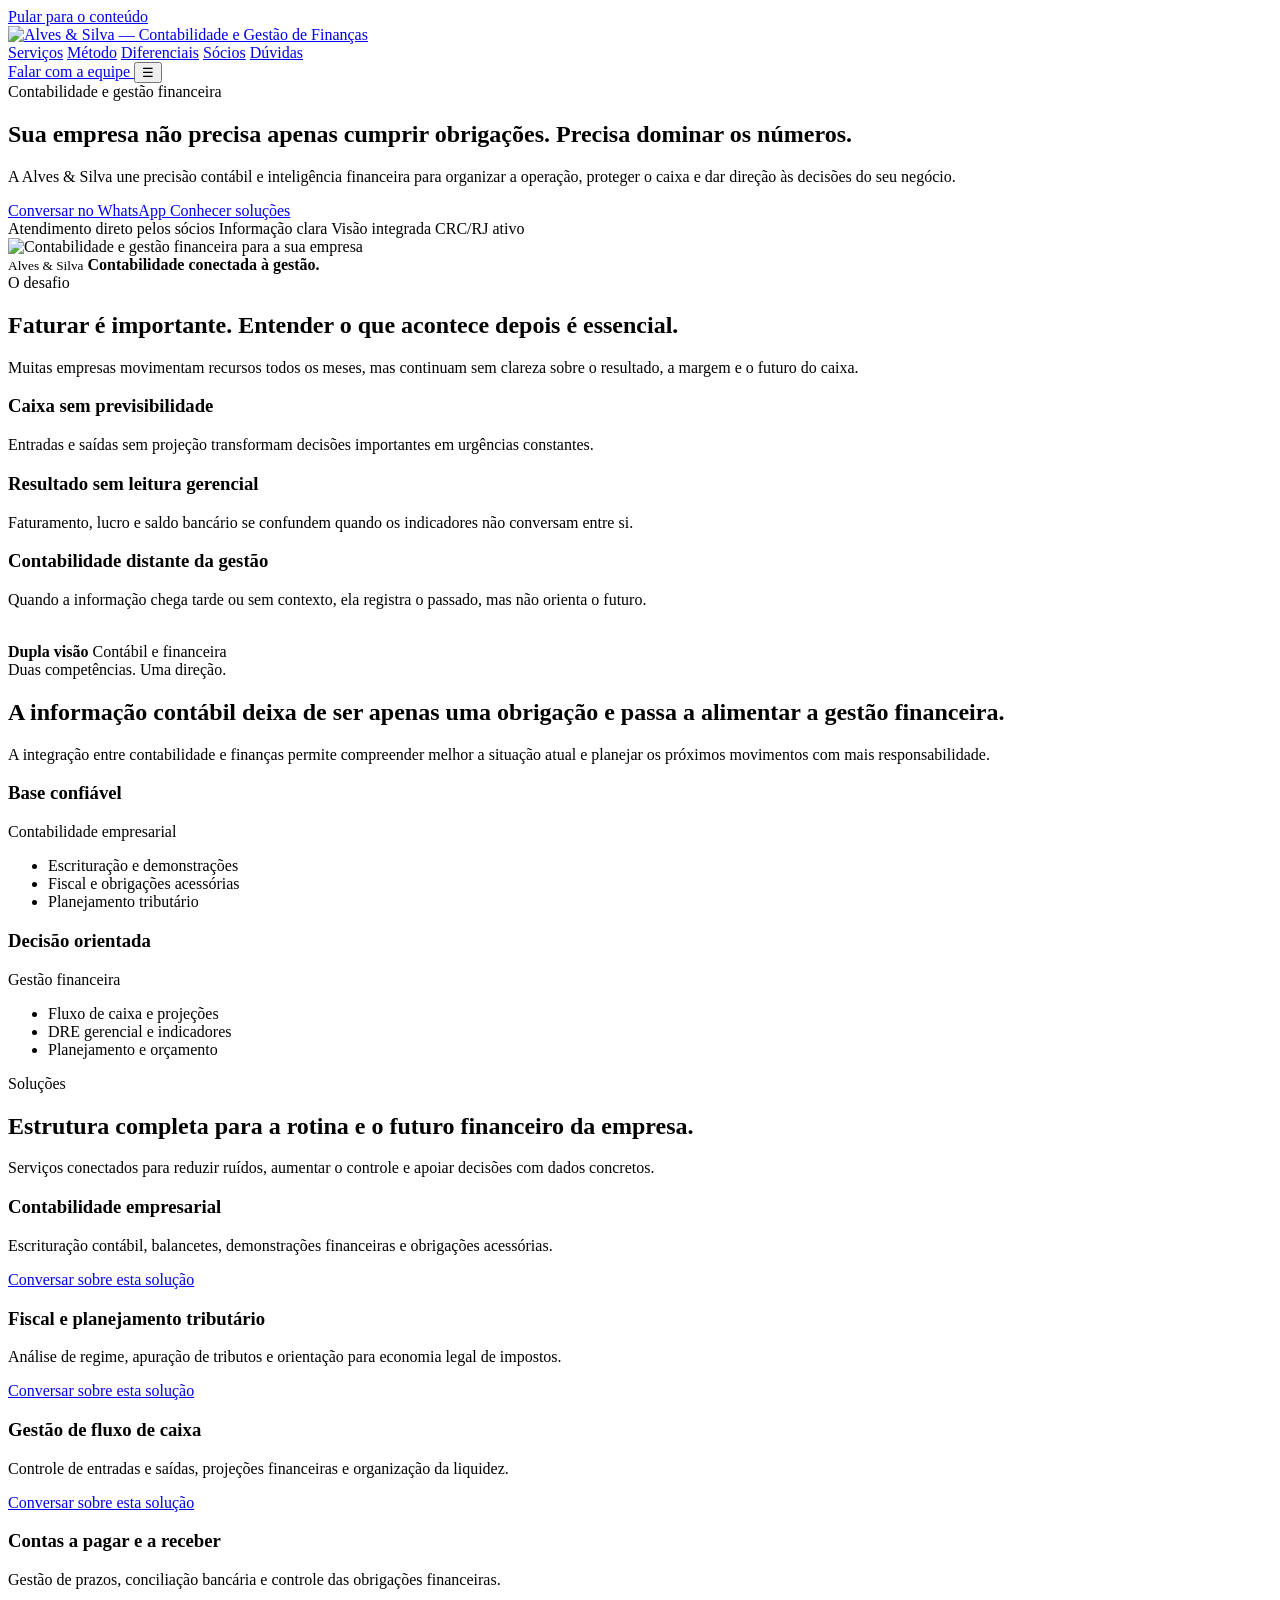
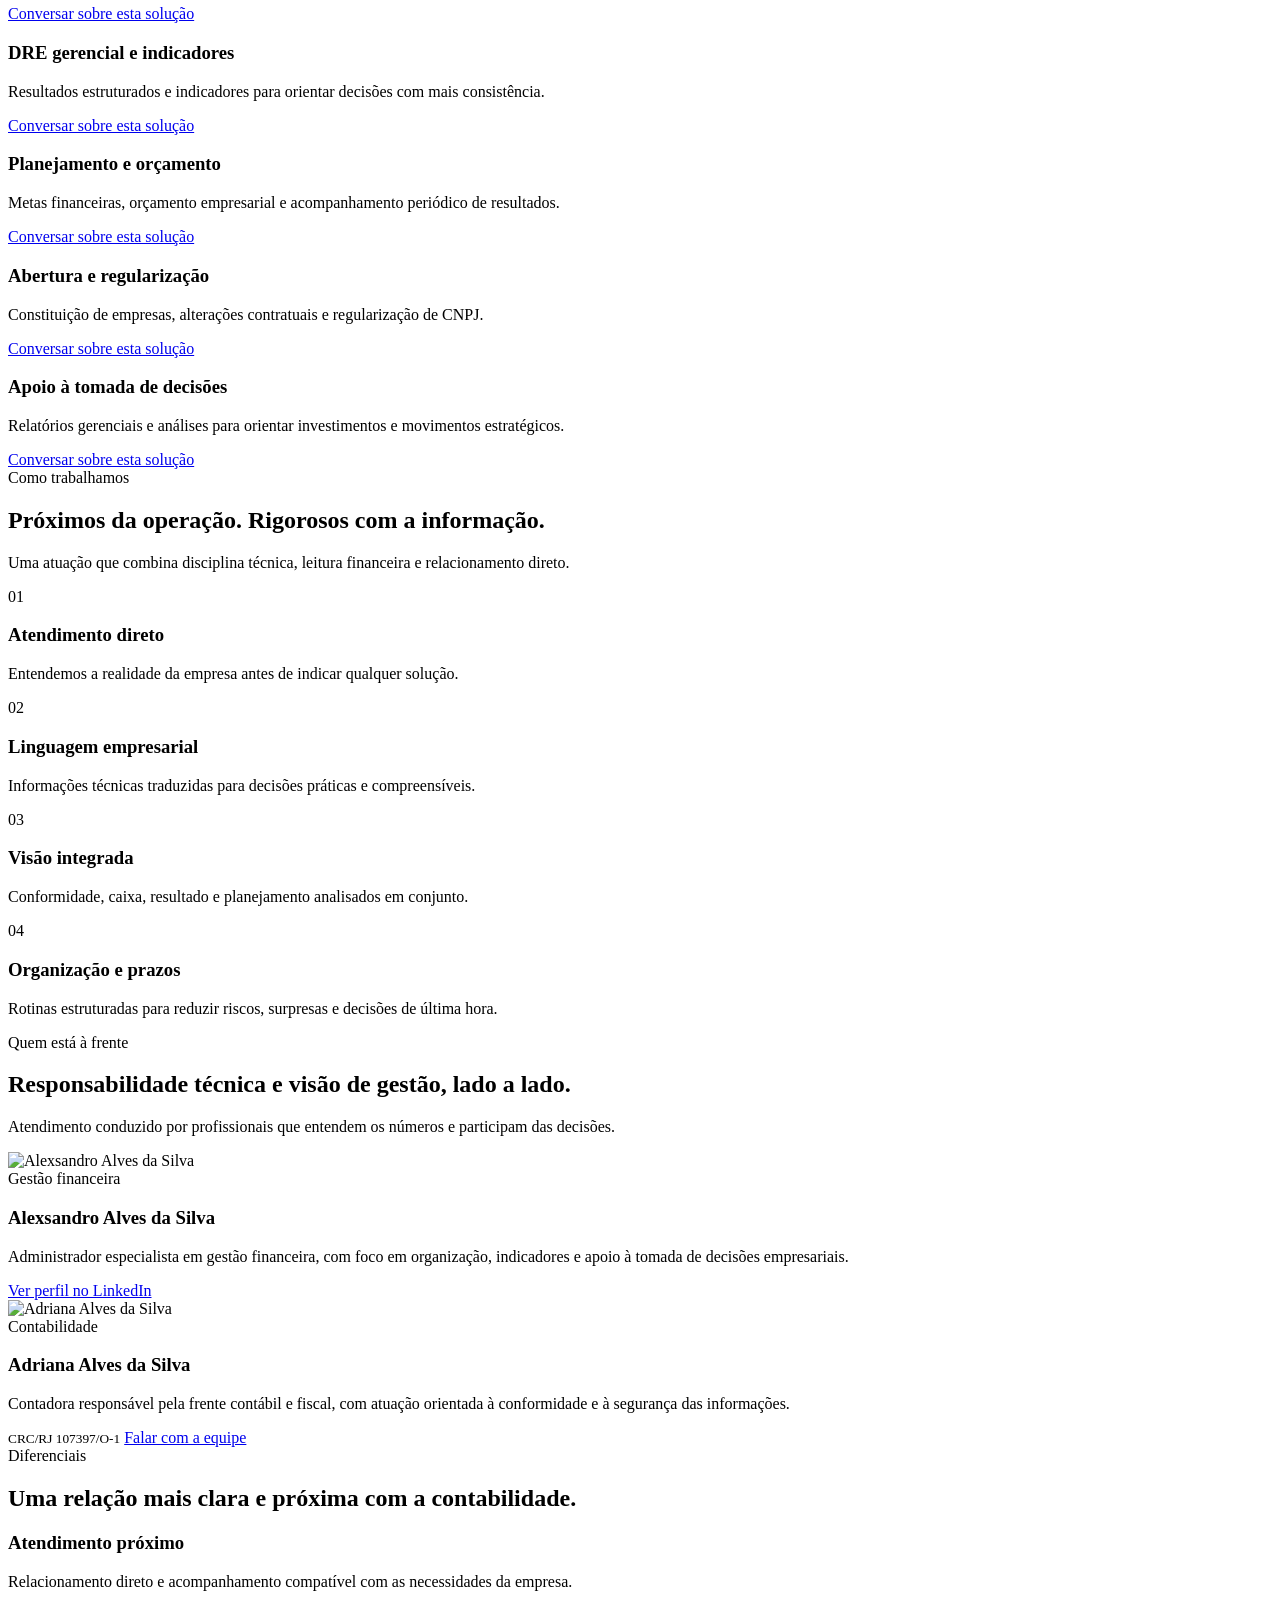
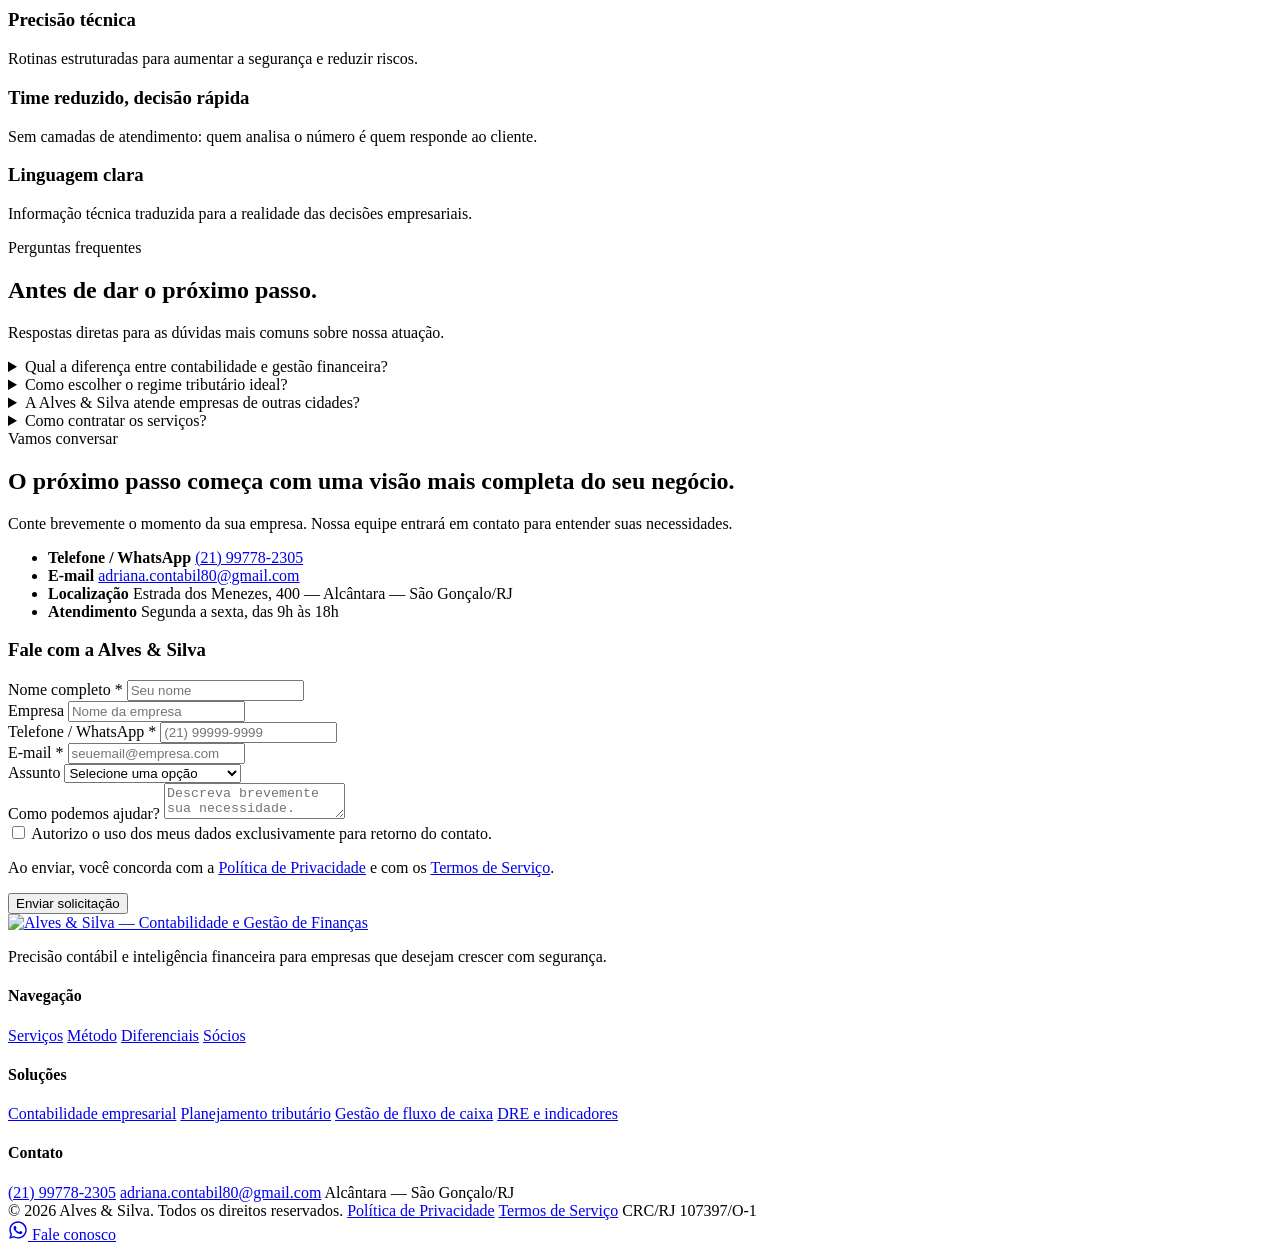
==== commit 5b798130: "Add files via upload" ====
--- a/index.html
+++ b/index.html
@@ -24,16 +24,16 @@
   <meta name="twitter:description" content="Unimos precisão contábil e inteligência financeira para organizar a operação, proteger o caixa e dar direção às decisões do seu negócio.">
   <meta name="twitter:image" content="https://alvesesilva.vercel.app/img/og-image.png">
 
-  <meta name="theme-color" content="#071b2e">
-  <meta name="author" content="Alves & Silva Contabilidade e Gestão de Finanças">
+  <meta name="theme-color" content="#0e1a2b">
+  <meta name="author" content="Alves &amp; Silva Contabilidade e Gestão de Finanças">
   <meta name="robots" content="index, follow">
 
   <link rel="preconnect" href="https://fonts.googleapis.com">
   <link rel="preconnect" href="https://fonts.gstatic.com" crossorigin>
-  <link href="https://fonts.googleapis.com/css2?family=DM+Sans:wght@400;500;600;700;800&amp;display=swap" rel="stylesheet">
+  <link href="https://fonts.googleapis.com/css2?family=DM+Sans:wght@400;500;600;700;800&amp;family=Fraunces:opsz,wght@9..144,500;9..144,560;9..144,600;9..144,700&amp;display=swap" rel="stylesheet">
   <link rel="icon" type="image/svg+xml" href="img/favicon-alves-silva.svg">
   <link rel="apple-touch-icon" sizes="180x180" href="img/apple-touch-icon.png">
-  <link rel="stylesheet" href="css/styles.css?v=2">
+  <link rel="stylesheet" href="css/styles.css?v=3">
 
   <script type="application/ld+json">
   {
@@ -44,6 +44,10 @@
     "url": "https://alvesesilva.vercel.app/",
     "telephone": "+5521997782305",
     "email": "adriana.contabil80@gmail.com",
+    "image": "https://alvesesilva.vercel.app/img/og-image.png",
+    "sameAs": [
+      "https://www.linkedin.com/in/alexsandro-alves-da-silva-178b6549/"
+    ],
     "address": {
       "@type": "PostalAddress",
       "streetAddress": "Estrada dos Menezes, 400",
@@ -51,6 +55,12 @@
       "addressRegion": "RJ",
       "postalCode": "24710-390",
       "addressCountry": "BR"
+    },
+    "openingHoursSpecification": {
+      "@type": "OpeningHoursSpecification",
+      "dayOfWeek": ["Monday", "Tuesday", "Wednesday", "Thursday", "Friday"],
+      "opens": "09:00",
+      "closes": "18:00"
     },
     "founders": [
       {
@@ -68,6 +78,47 @@
     ]
   }
   </script>
+
+  <script type="application/ld+json">
+  {
+    "@context": "https://schema.org",
+    "@type": "FAQPage",
+    "mainEntity": [
+      {
+        "@type": "Question",
+        "name": "Qual a diferença entre contabilidade e gestão financeira?",
+        "acceptedAnswer": {
+          "@type": "Answer",
+          "text": "A contabilidade registra os fatos, apura tributos e cuida das obrigações legais. A gestão financeira organiza o caixa, acompanha resultados e projeta cenários. Integradas, elas oferecem uma leitura mais completa do negócio."
+        }
+      },
+      {
+        "@type": "Question",
+        "name": "Como escolher o regime tributário ideal?",
+        "acceptedAnswer": {
+          "@type": "Answer",
+          "text": "A escolha depende de fatores como atividade, faturamento, folha e margem. A análise deve comparar os regimes possíveis com base na realidade da empresa."
+        }
+      },
+      {
+        "@type": "Question",
+        "name": "A Alves & Silva atende empresas de outras cidades?",
+        "acceptedAnswer": {
+          "@type": "Answer",
+          "text": "A empresa está localizada em São Gonçalo/RJ. Entre em contato para verificar a possibilidade de atendimento remoto ou presencial conforme a sua região."
+        }
+      },
+      {
+        "@type": "Question",
+        "name": "Como contratar os serviços?",
+        "acceptedAnswer": {
+          "@type": "Answer",
+          "text": "Fale conosco pelo WhatsApp, telefone ou formulário. A primeira conversa serve para compreender a estrutura da empresa e apresentar uma proposta adequada."
+        }
+      }
+    ]
+  }
+  </script>
 </head>
 <body>
 
@@ -77,7 +128,7 @@
     <div class="container">
       <nav class="nav" id="nav" aria-label="Navegação principal">
         <a class="brand" href="#inicio" aria-label="Alves &amp; Silva — página inicial">
-          <img class="site-logo" src="img/logo-alves-silva-horizontal-dark.svg" alt="Alves &amp; Silva — Contabilidade e Gestão de Finanças" width="430" height="78">
+          <img class="site-logo" src="img/logo-alves-silva-horizontal-dark.svg" alt="Alves &amp; Silva — Contabilidade e Gestão de Finanças" width="430" height="99">
         </a>
 
         <div class="nav-links">
@@ -104,7 +155,7 @@
         <div class="hero-content">
           <span class="eyebrow">Contabilidade e gestão financeira</span>
 
-          <h1>Sua empresa não precisa apenas cumprir obrigações. Precisa <em>dominar os números.</em></h1>
+          <h1>Sua empresa não precisa apenas cumprir obrigações. Precisa dominar os números.</h1>
 
           <p>
             A Alves &amp; Silva une precisão contábil e inteligência financeira para organizar a operação, proteger o caixa e dar direção às decisões do seu negócio.
@@ -120,14 +171,15 @@
           </div>
 
           <div class="hero-points" role="group" aria-label="Compromissos">
-            <span>Atendimento próximo</span>
+            <span>Atendimento direto pelos sócios</span>
             <span>Informação clara</span>
             <span>Visão integrada</span>
+            <span>CRC/RJ ativo</span>
           </div>
         </div>
 
         <div class="hero-photo">
-          <img src="img/foto-hero.webp" alt="Contabilidade e gestão financeira para a sua empresa" fetchpriority="high">
+          <img src="img/foto-hero.webp" alt="Contabilidade e gestão financeira para a sua empresa" width="600" height="500" fetchpriority="high">
 
           <div class="hero-caption">
             <small>Alves &amp; Silva</small>
@@ -151,19 +203,16 @@
 
         <div class="cards-3">
           <article class="card problem-card">
-            <span class="number">01</span>
             <h3>Caixa sem previsibilidade</h3>
             <p>Entradas e saídas sem projeção transformam decisões importantes em urgências constantes.</p>
           </article>
 
           <article class="card problem-card">
-            <span class="number">02</span>
             <h3>Resultado sem leitura gerencial</h3>
             <p>Faturamento, lucro e saldo bancário se confundem quando os indicadores não conversam entre si.</p>
           </article>
 
           <article class="card problem-card">
-            <span class="number">03</span>
             <h3>Contabilidade distante da gestão</h3>
             <p>Quando a informação chega tarde ou sem contexto, ela registra o passado, mas não orienta o futuro.</p>
           </article>
@@ -229,60 +278,52 @@
         </div>
 
         <div class="services-grid">
-          <article class="service-card">
-            <span class="number">01</span>
+          <article class="card service-card" id="servico-contabilidade">
             <h3>Contabilidade empresarial</h3>
             <p>Escrituração contábil, balancetes, demonstrações financeiras e obrigações acessórias.</p>
-            <a class="service-link" href="#contato">Conversar sobre esta solução →</a>
-          </article>
-
-          <article class="service-card">
-            <span class="number">02</span>
+            <a class="service-link" href="#contato" aria-label="Conversar sobre Contabilidade empresarial">Conversar sobre esta solução</a>
+          </article>
+
+          <article class="card service-card" id="servico-tributario">
             <h3>Fiscal e planejamento tributário</h3>
             <p>Análise de regime, apuração de tributos e orientação para economia legal de impostos.</p>
-            <a class="service-link" href="#contato">Conversar sobre esta solução →</a>
-          </article>
-
-          <article class="service-card">
-            <span class="number">03</span>
+            <a class="service-link" href="#contato" aria-label="Conversar sobre Fiscal e planejamento tributário">Conversar sobre esta solução</a>
+          </article>
+
+          <article class="card service-card" id="servico-fluxo-caixa">
             <h3>Gestão de fluxo de caixa</h3>
             <p>Controle de entradas e saídas, projeções financeiras e organização da liquidez.</p>
-            <a class="service-link" href="#contato">Conversar sobre esta solução →</a>
-          </article>
-
-          <article class="service-card">
-            <span class="number">04</span>
+            <a class="service-link" href="#contato" aria-label="Conversar sobre Gestão de fluxo de caixa">Conversar sobre esta solução</a>
+          </article>
+
+          <article class="card service-card">
             <h3>Contas a pagar e a receber</h3>
             <p>Gestão de prazos, conciliação bancária e controle das obrigações financeiras.</p>
-            <a class="service-link" href="#contato">Conversar sobre esta solução →</a>
-          </article>
-
-          <article class="service-card">
-            <span class="number">05</span>
+            <a class="service-link" href="#contato" aria-label="Conversar sobre Contas a pagar e a receber">Conversar sobre esta solução</a>
+          </article>
+
+          <article class="card service-card" id="servico-dre">
             <h3>DRE gerencial e indicadores</h3>
             <p>Resultados estruturados e indicadores para orientar decisões com mais consistência.</p>
-            <a class="service-link" href="#contato">Conversar sobre esta solução →</a>
-          </article>
-
-          <article class="service-card">
-            <span class="number">06</span>
+            <a class="service-link" href="#contato" aria-label="Conversar sobre DRE gerencial e indicadores">Conversar sobre esta solução</a>
+          </article>
+
+          <article class="card service-card">
             <h3>Planejamento e orçamento</h3>
             <p>Metas financeiras, orçamento empresarial e acompanhamento periódico de resultados.</p>
-            <a class="service-link" href="#contato">Conversar sobre esta solução →</a>
-          </article>
-
-          <article class="service-card">
-            <span class="number">07</span>
+            <a class="service-link" href="#contato" aria-label="Conversar sobre Planejamento e orçamento">Conversar sobre esta solução</a>
+          </article>
+
+          <article class="card service-card">
             <h3>Abertura e regularização</h3>
             <p>Constituição de empresas, alterações contratuais e regularização de CNPJ.</p>
-            <a class="service-link" href="#contato">Conversar sobre esta solução →</a>
-          </article>
-
-          <article class="service-card">
-            <span class="number">08</span>
+            <a class="service-link" href="#contato" aria-label="Conversar sobre Abertura e regularização">Conversar sobre esta solução</a>
+          </article>
+
+          <article class="card service-card">
             <h3>Apoio à tomada de decisões</h3>
             <p>Relatórios gerenciais e análises para orientar investimentos e movimentos estratégicos.</p>
-            <a class="service-link" href="#contato">Conversar sobre esta solução →</a>
+            <a class="service-link" href="#contato" aria-label="Conversar sobre Apoio à tomada de decisões">Conversar sobre esta solução</a>
           </article>
         </div>
       </div>
@@ -300,25 +341,25 @@
 
         <div class="method-grid">
           <article class="method-card">
-            <span class="number">01</span>
+            <span class="number" aria-hidden="true">01</span>
             <h3>Atendimento direto</h3>
             <p>Entendemos a realidade da empresa antes de indicar qualquer solução.</p>
           </article>
 
           <article class="method-card">
-            <span class="number">02</span>
+            <span class="number" aria-hidden="true">02</span>
             <h3>Linguagem empresarial</h3>
             <p>Informações técnicas traduzidas para decisões práticas e compreensíveis.</p>
           </article>
 
           <article class="method-card">
-            <span class="number">03</span>
+            <span class="number" aria-hidden="true">03</span>
             <h3>Visão integrada</h3>
             <p>Conformidade, caixa, resultado e planejamento analisados em conjunto.</p>
           </article>
 
           <article class="method-card">
-            <span class="number">04</span>
+            <span class="number" aria-hidden="true">04</span>
             <h3>Organização e prazos</h3>
             <p>Rotinas estruturadas para reduzir riscos, surpresas e decisões de última hora.</p>
           </article>
@@ -337,9 +378,9 @@
         </div>
 
         <div class="partners-grid">
-          <article class="partner-card">
+          <article class="card partner-card">
             <div class="partner-image">
-              <img src="img/alexsandro.webp" alt="Alexsandro Alves da Silva" loading="lazy">
+              <img src="img/alexsandro.webp" alt="Alexsandro Alves da Silva" width="1265" height="1244" loading="lazy">
             </div>
 
             <div class="partner-info">
@@ -352,14 +393,14 @@
               </p>
 
               <a class="service-link" href="https://www.linkedin.com/in/alexsandro-alves-da-silva-178b6549/" target="_blank" rel="noopener noreferrer">
-                Ver perfil no LinkedIn →
+                Ver perfil no LinkedIn
               </a>
             </div>
           </article>
 
-          <article class="partner-card">
+          <article class="card partner-card">
             <div class="partner-image">
-              <img src="img/adriana.webp" alt="Adriana Alves da Silva" loading="lazy">
+              <img src="img/adriana.webp" alt="Adriana Alves da Silva" width="734" height="1280" loading="lazy">
             </div>
 
             <div class="partner-info">
@@ -373,7 +414,7 @@
 
               <small>CRC/RJ 107397/O-1</small>
 
-              <a class="service-link" href="#contato">Falar com a equipe →</a>
+              <a class="service-link" href="#contato">Falar com a equipe</a>
             </div>
           </article>
         </div>
@@ -400,8 +441,8 @@
           </article>
 
           <article class="differential-card">
-            <h3>Visão integrada</h3>
-            <p>Contabilidade, caixa, resultado e planejamento analisados em conjunto.</p>
+            <h3>Time reduzido, decisão rápida</h3>
+            <p>Sem camadas de atendimento: quem analisa o número é quem responde ao cliente.</p>
           </article>
 
           <article class="differential-card">
@@ -551,7 +592,7 @@
       <div class="footer-grid">
         <div>
           <a class="brand" href="#inicio" aria-label="Alves &amp; Silva — voltar ao início">
-            <img class="site-logo" src="img/logo-alves-silva-horizontal.svg" alt="Alves &amp; Silva — Contabilidade e Gestão de Finanças" width="430" height="78">
+            <img class="site-logo" src="img/logo-alves-silva-horizontal.svg" alt="Alves &amp; Silva — Contabilidade e Gestão de Finanças" width="430" height="99">
           </a>
 
           <p class="footer-description">
@@ -572,10 +613,10 @@
         <div>
           <h4>Soluções</h4>
           <div class="footer-links">
-            <a href="#solucoes">Contabilidade empresarial</a>
-            <a href="#solucoes">Planejamento tributário</a>
-            <a href="#solucoes">Gestão financeira</a>
-            <a href="#solucoes">DRE e indicadores</a>
+            <a href="#servico-contabilidade">Contabilidade empresarial</a>
+            <a href="#servico-tributario">Planejamento tributário</a>
+            <a href="#servico-fluxo-caixa">Gestão de fluxo de caixa</a>
+            <a href="#servico-dre">DRE e indicadores</a>
           </div>
         </div>
 
@@ -1068,6 +1109,6 @@
     </div>
   </div>
 
-  <script src="js/script.js?v=2"></script>
+  <script src="js/script.js?v=3"></script>
 </body>
 </html>
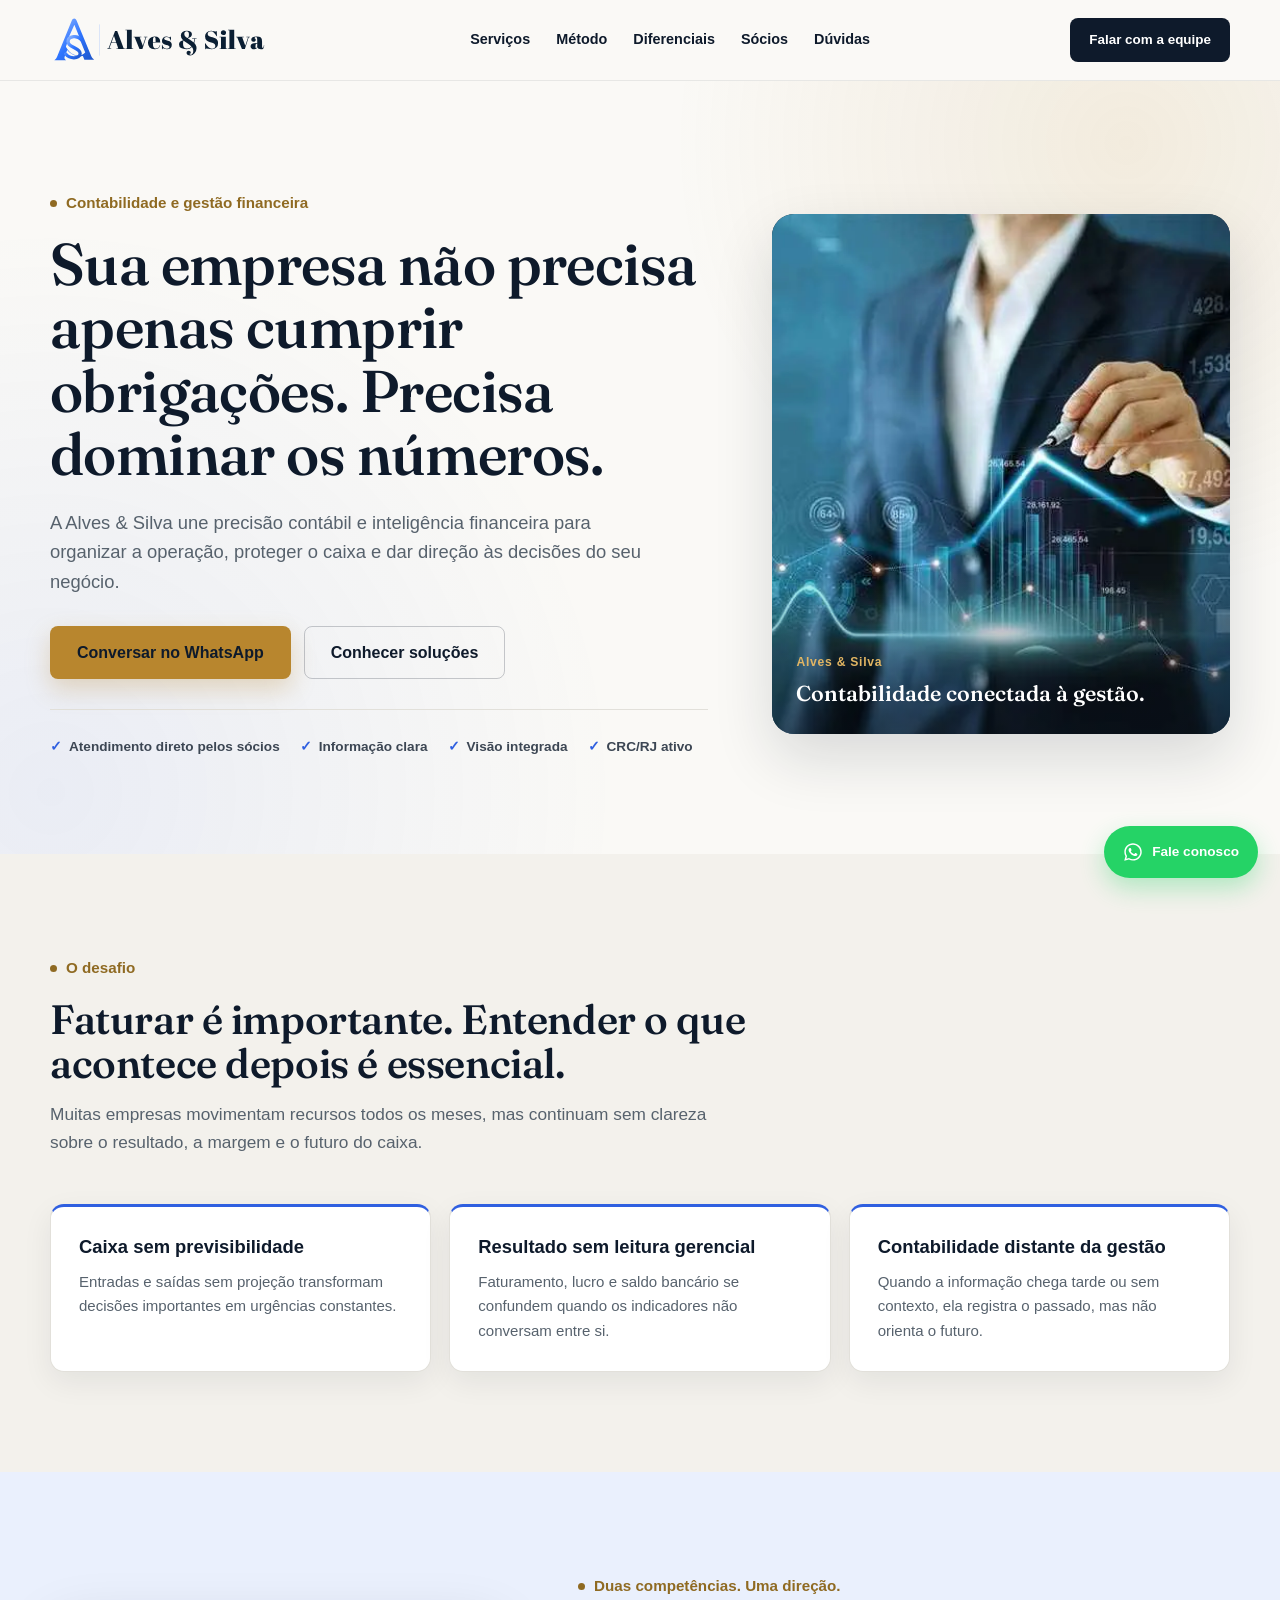
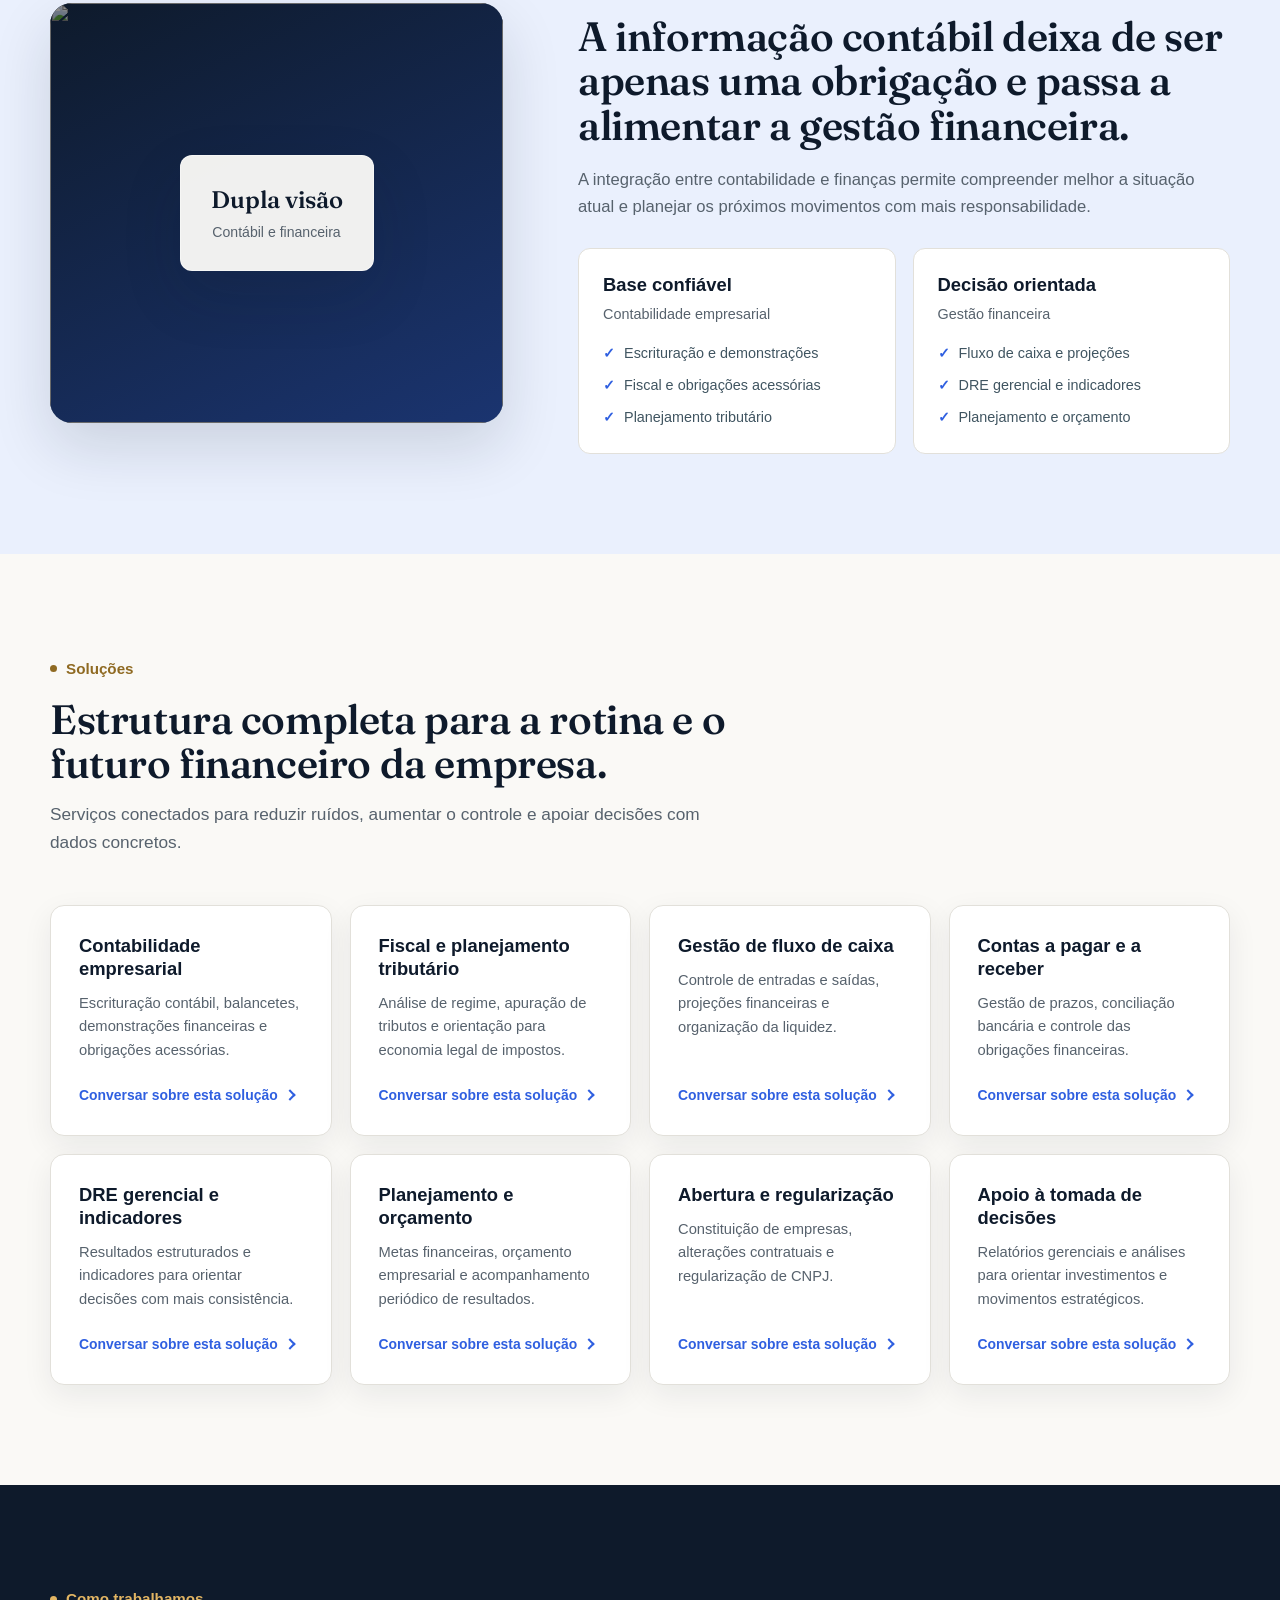
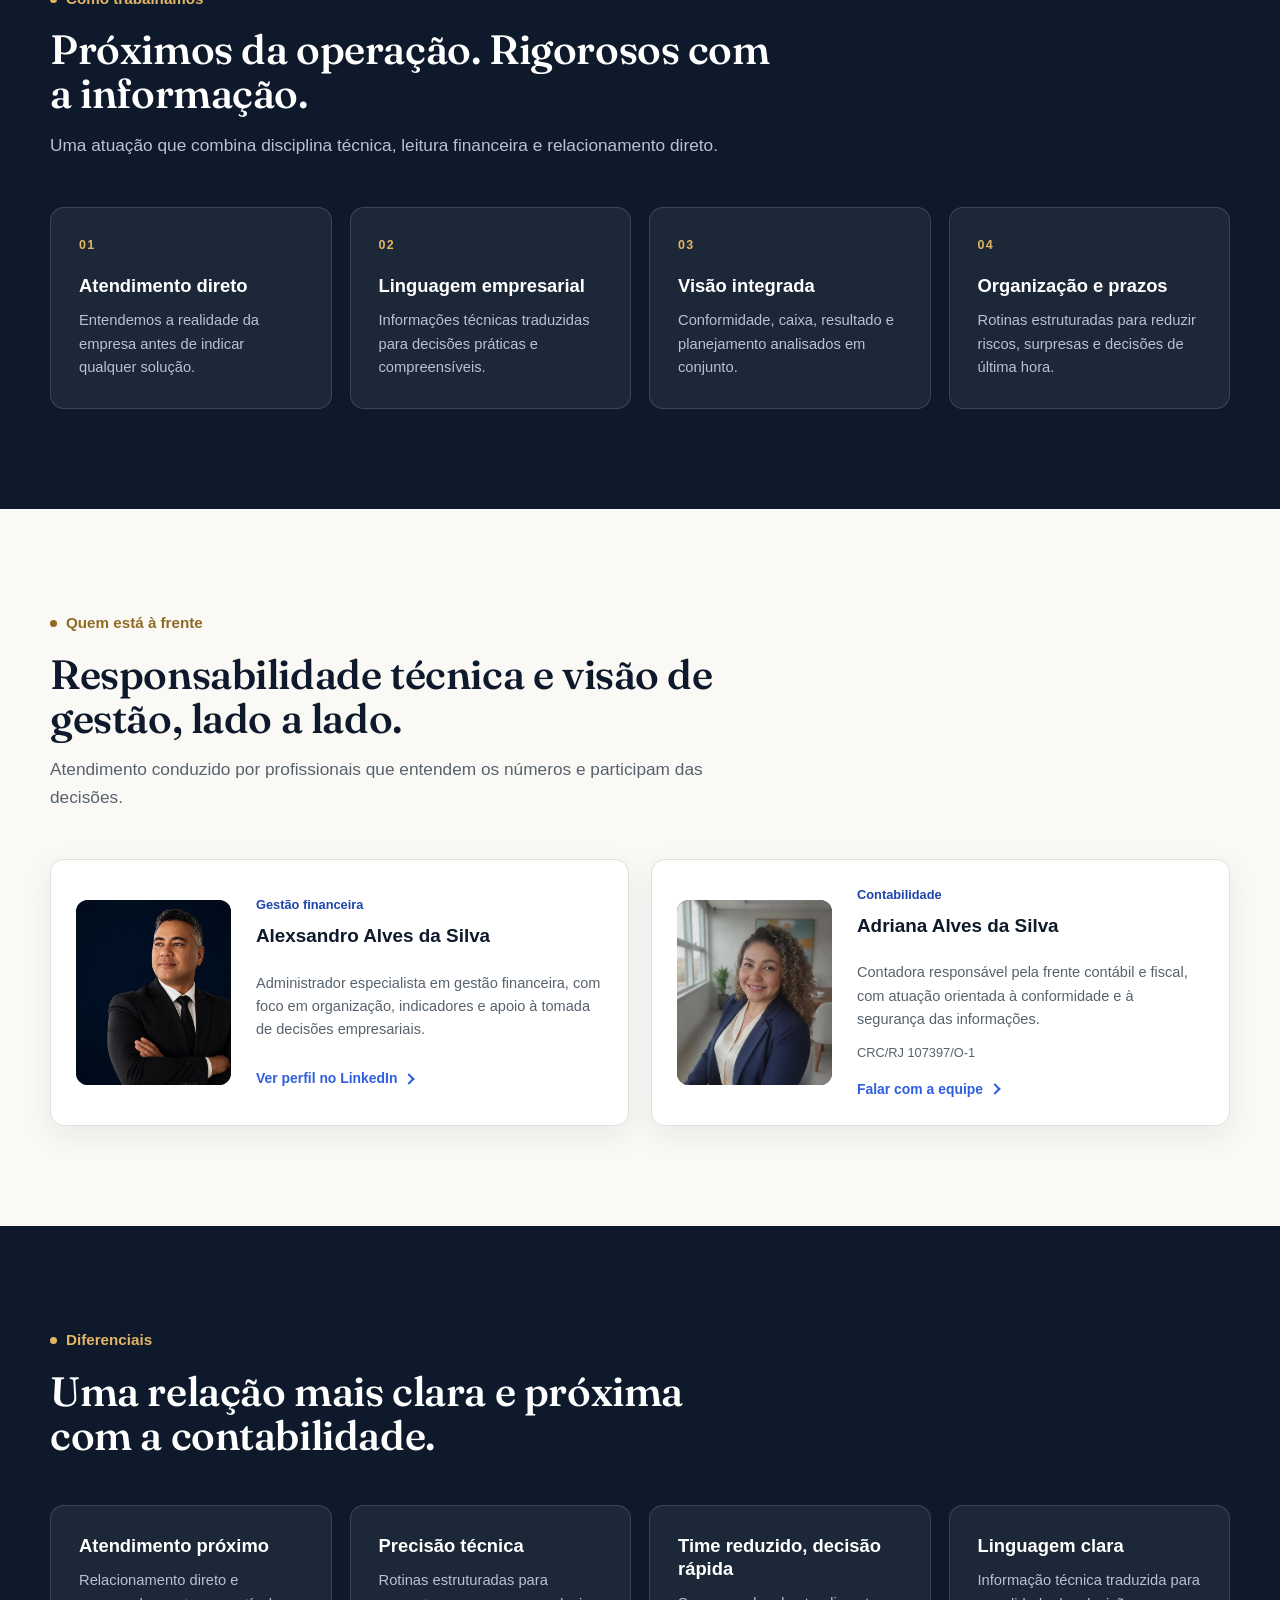
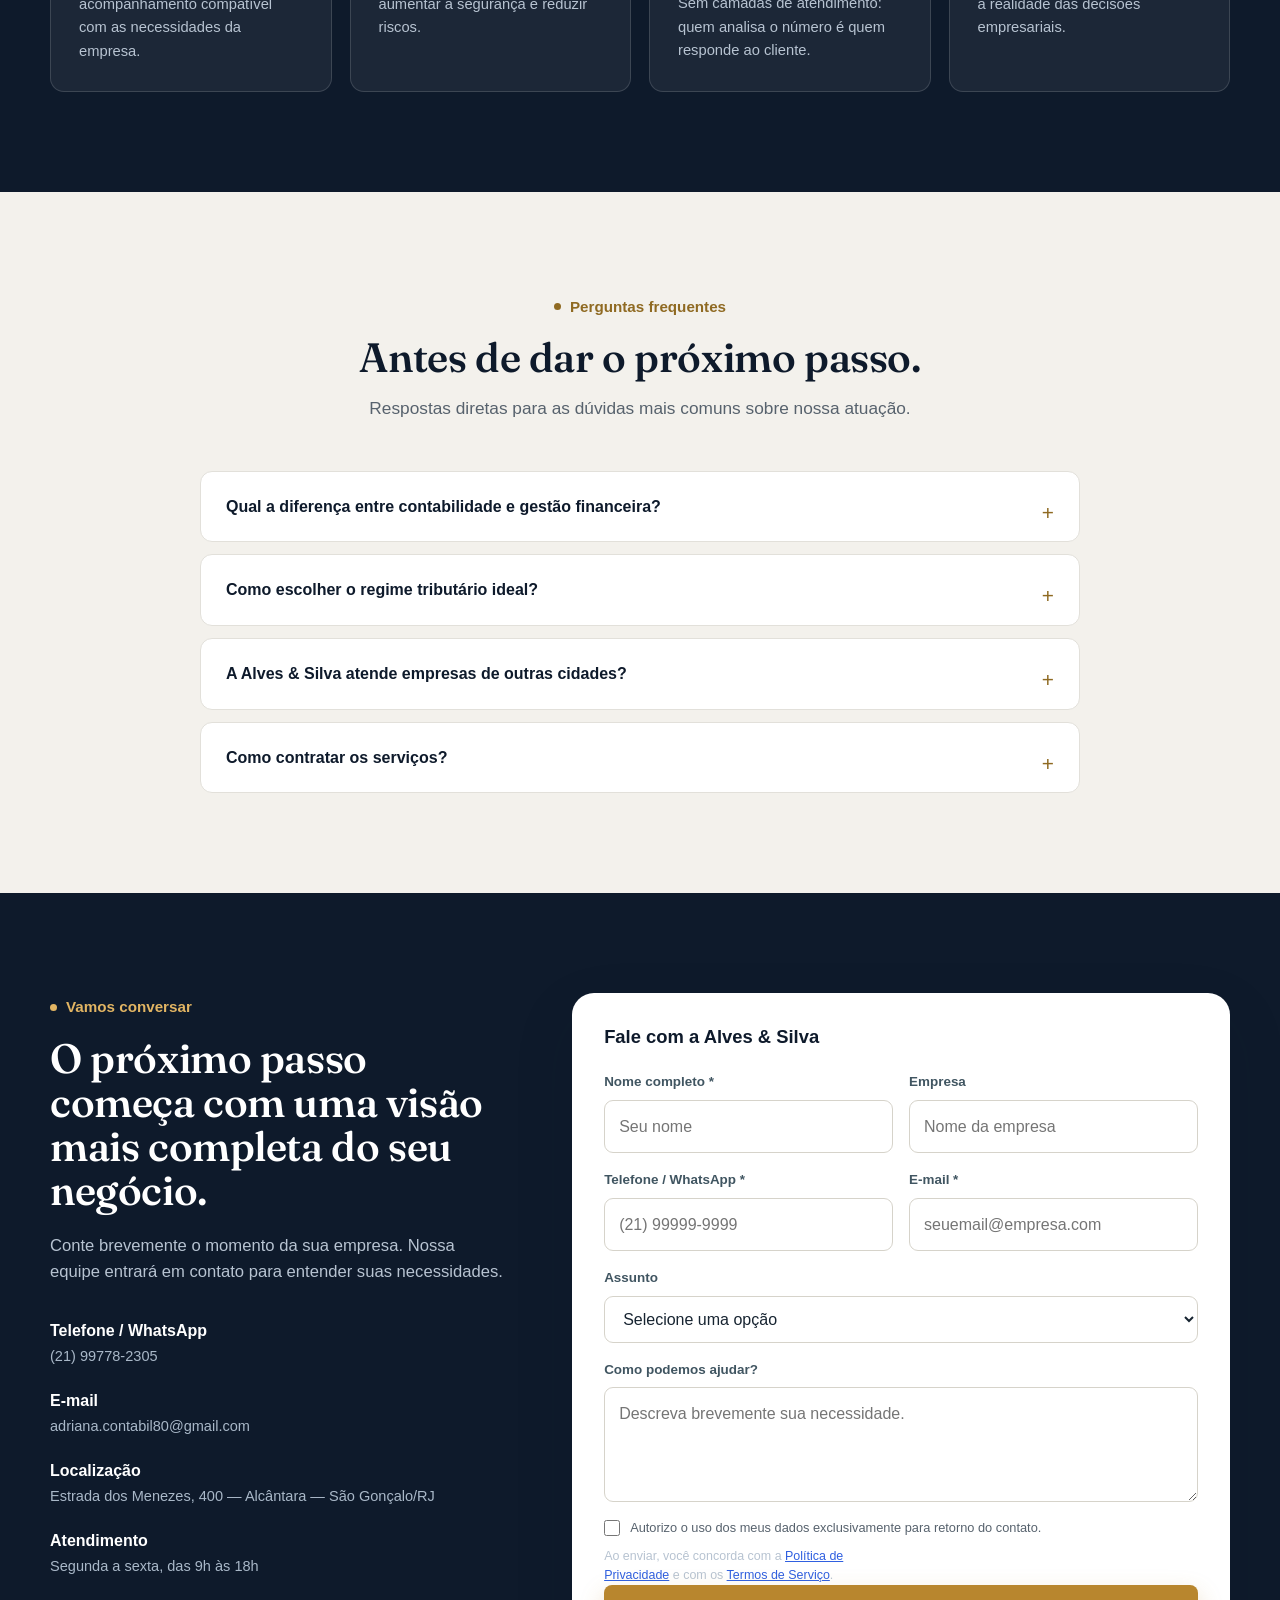
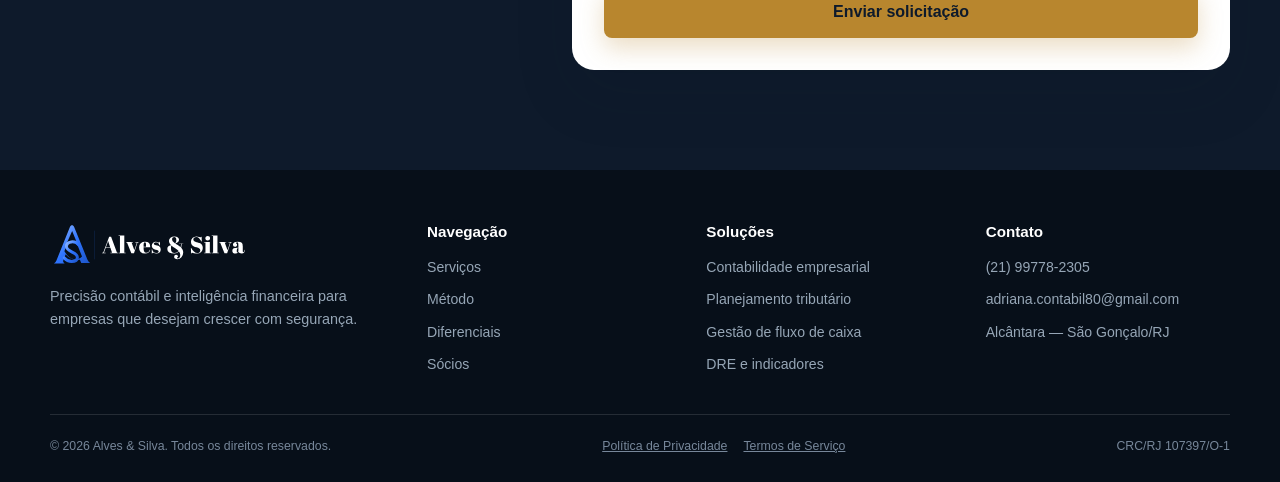
==== commit 4df9d862: "Add files via upload" ====
--- a/index.html
+++ b/index.html
@@ -14,7 +14,7 @@
   <meta property="og:type" content="website">
   <meta property="og:locale" content="pt_BR">
   <meta property="og:site_name" content="Alves &amp; Silva">
-  <meta property="og:image" content="https://alvesesilva.vercel.app/img/og-image.png">
+  <meta property="og:image" content="https://alvesesilva.vercel.app/og-image.png">
   <meta property="og:image:width" content="1200">
   <meta property="og:image:height" content="630">
   <meta property="og:image:alt" content="Alves &amp; Silva — Contabilidade e Gestão de Finanças">
@@ -22,7 +22,7 @@
   <meta name="twitter:card" content="summary_large_image">
   <meta name="twitter:title" content="Alves &amp; Silva | Contabilidade e Gestão Financeira">
   <meta name="twitter:description" content="Unimos precisão contábil e inteligência financeira para organizar a operação, proteger o caixa e dar direção às decisões do seu negócio.">
-  <meta name="twitter:image" content="https://alvesesilva.vercel.app/img/og-image.png">
+  <meta name="twitter:image" content="https://alvesesilva.vercel.app/og-image.png">
 
   <meta name="theme-color" content="#0e1a2b">
   <meta name="author" content="Alves &amp; Silva Contabilidade e Gestão de Finanças">
@@ -31,9 +31,9 @@
   <link rel="preconnect" href="https://fonts.googleapis.com">
   <link rel="preconnect" href="https://fonts.gstatic.com" crossorigin>
   <link href="https://fonts.googleapis.com/css2?family=DM+Sans:wght@400;500;600;700;800&amp;family=Fraunces:opsz,wght@9..144,500;9..144,560;9..144,600;9..144,700&amp;display=swap" rel="stylesheet">
-  <link rel="icon" type="image/svg+xml" href="img/favicon-alves-silva.svg">
-  <link rel="apple-touch-icon" sizes="180x180" href="img/apple-touch-icon.png">
-  <link rel="stylesheet" href="css/styles.css?v=3">
+  <link rel="icon" type="image/png" href="apple-touch-icon.png">
+  <link rel="apple-touch-icon" sizes="180x180" href="apple-touch-icon.png">
+  <link rel="stylesheet" href="styles.css?v=3">
 
   <script type="application/ld+json">
   {
@@ -44,7 +44,7 @@
     "url": "https://alvesesilva.vercel.app/",
     "telephone": "+5521997782305",
     "email": "adriana.contabil80@gmail.com",
-    "image": "https://alvesesilva.vercel.app/img/og-image.png",
+    "image": "https://alvesesilva.vercel.app/og-image.png",
     "sameAs": [
       "https://www.linkedin.com/in/alexsandro-alves-da-silva-178b6549/"
     ],
@@ -128,7 +128,7 @@
     <div class="container">
       <nav class="nav" id="nav" aria-label="Navegação principal">
         <a class="brand" href="#inicio" aria-label="Alves &amp; Silva — página inicial">
-          <img class="site-logo" src="img/logo-alves-silva-horizontal-dark.svg" alt="Alves &amp; Silva — Contabilidade e Gestão de Finanças" width="430" height="99">
+          <img class="site-logo" src="logo-alves-silva-horizontal-dark.svg" alt="Alves &amp; Silva — Contabilidade e Gestão de Finanças" width="430" height="99">
         </a>
 
         <div class="nav-links">
@@ -179,7 +179,7 @@
         </div>
 
         <div class="hero-photo">
-          <img src="img/foto-hero.webp" alt="Contabilidade e gestão financeira para a sua empresa" width="600" height="500" fetchpriority="high">
+          <img src="foto-hero.webp" alt="Contabilidade e gestão financeira para a sua empresa" width="600" height="500" fetchpriority="high">
 
           <div class="hero-caption">
             <small>Alves &amp; Silva</small>
@@ -223,7 +223,7 @@
     <section class="section section-cream" aria-label="Integração entre contabilidade e gestão">
       <div class="container integration-grid">
         <div class="integration-photo">
-          <img src="img/bg-profissional.jpg" alt="" aria-hidden="true" loading="lazy">
+          <img src="bg-profissional.jpg" alt="" aria-hidden="true" loading="lazy">
 
           <div class="integration-badge">
             <strong>Dupla visão</strong>
@@ -380,7 +380,7 @@
         <div class="partners-grid">
           <article class="card partner-card">
             <div class="partner-image">
-              <img src="img/alexsandro.webp" alt="Alexsandro Alves da Silva" width="1265" height="1244" loading="lazy">
+              <img src="alexsandro.webp" alt="Alexsandro Alves da Silva" width="1265" height="1244" loading="lazy">
             </div>
 
             <div class="partner-info">
@@ -400,7 +400,7 @@
 
           <article class="card partner-card">
             <div class="partner-image">
-              <img src="img/adriana.webp" alt="Adriana Alves da Silva" width="734" height="1280" loading="lazy">
+              <img src="adriana.webp" alt="Adriana Alves da Silva" width="734" height="1280" loading="lazy">
             </div>
 
             <div class="partner-info">
@@ -592,7 +592,7 @@
       <div class="footer-grid">
         <div>
           <a class="brand" href="#inicio" aria-label="Alves &amp; Silva — voltar ao início">
-            <img class="site-logo" src="img/logo-alves-silva-horizontal.svg" alt="Alves &amp; Silva — Contabilidade e Gestão de Finanças" width="430" height="99">
+            <img class="site-logo" src="logo-alves-silva-horizontal.svg" alt="Alves &amp; Silva — Contabilidade e Gestão de Finanças" width="430" height="99">
           </a>
 
           <p class="footer-description">
@@ -1109,6 +1109,6 @@
     </div>
   </div>
 
-  <script src="js/script.js?v=3"></script>
+  <script src="script.js?v=3"></script>
 </body>
 </html>
--- a/styles.css
+++ b/styles.css
@@ -0,0 +1,1364 @@
+:root {
+  --ink: #0e1a2b;
+  --ink-2: #16283c;
+  --ink-deep: #070f19;
+  --blue: #2f5fe0;
+  --blue-deep: #1f45ad;
+  --blue-soft: #eaf0fd;
+  --blue-tint: #dbe6fb;
+  --gold: #b8862e;
+  --gold-deep: #8f6a22;
+  --gold-soft: #f4e6c9;
+  --gold-on-dark: #e2b563;
+  --paper: #faf9f6;
+  --surface: #f3f1ec;
+  --white: #ffffff;
+  --text: #172431;
+  --muted: #57626d;
+  --line: #e2e0da;
+  --line-dark: rgba(255, 255, 255, 0.14);
+  --success: #1f784d;
+  --danger: #ad2d2d;
+  --whatsapp: #25d366;
+  --whatsapp-deep: #1ba750;
+  --shadow: 0 24px 60px rgba(14, 26, 43, 0.14);
+  --shadow-soft: 0 10px 30px rgba(14, 26, 43, 0.07);
+  --radius: 14px;
+  --radius-lg: 22px;
+  --container: 1180px;
+  --transition: 0.22s ease;
+}
+
+* {
+  box-sizing: border-box;
+  margin: 0;
+  padding: 0;
+}
+
+html {
+  scroll-behavior: smooth;
+  scroll-padding-top: 96px;
+}
+
+body {
+  color: var(--text);
+  background: var(--paper);
+  font-family: "DM Sans", Arial, sans-serif;
+  line-height: 1.6;
+  overflow-x: hidden;
+  -webkit-font-smoothing: antialiased;
+}
+
+body.menu-open {
+  overflow: hidden;
+}
+
+a {
+  color: inherit;
+  text-decoration: none;
+}
+
+img {
+  display: block;
+  max-width: 100%;
+}
+
+button,
+input,
+textarea,
+select {
+  font: inherit;
+}
+
+ul {
+  list-style: none;
+}
+
+.container {
+  width: min(100% - 40px, var(--container));
+  margin-inline: auto;
+}
+
+.skip-link {
+  position: fixed;
+  top: -100px;
+  left: 16px;
+  z-index: 200;
+  padding: 12px 18px;
+  border-radius: 8px;
+  color: var(--white);
+  background: var(--ink);
+  font-size: 0.86rem;
+  font-weight: 700;
+}
+
+.skip-link:focus {
+  top: 12px;
+}
+
+a:focus-visible,
+button:focus-visible,
+summary:focus-visible,
+input:focus-visible,
+select:focus-visible,
+textarea:focus-visible {
+  outline: 2px solid var(--gold);
+  outline-offset: 3px;
+  border-radius: 6px;
+}
+
+.section {
+  padding: 100px 0;
+}
+
+.section-light {
+  background: var(--surface);
+}
+
+.section-cream {
+  background: var(--blue-soft);
+}
+
+.section-dark {
+  color: var(--white);
+  background: var(--ink);
+}
+
+/* Eyebrow: ponto colorido + rótulo em caixa normal, no lugar do
+   padrão "CAIXA ALTA RASTREADA" (tique visual comum em páginas geradas) */
+.eyebrow {
+  display: inline-flex;
+  align-items: center;
+  gap: 9px;
+  margin-bottom: 16px;
+  color: var(--gold-deep);
+  font-size: 0.95rem;
+  font-weight: 600;
+}
+
+.eyebrow::before {
+  width: 7px;
+  height: 7px;
+  border-radius: 50%;
+  background: currentColor;
+  content: "";
+}
+
+.section-dark .eyebrow {
+  color: var(--gold-on-dark);
+}
+
+h1,
+h2 {
+  color: var(--ink);
+  font-family: "Fraunces", Georgia, "Times New Roman", serif;
+  font-weight: 560;
+  line-height: 1.08;
+  letter-spacing: -0.01em;
+}
+
+h3,
+h4 {
+  color: var(--ink);
+  font-family: "DM Sans", Arial, sans-serif;
+  line-height: 1.25;
+}
+
+.section-dark h2,
+.section-dark h3,
+.section-dark h4 {
+  color: var(--white);
+}
+
+h1 {
+  max-width: 780px;
+  font-size: clamp(2.5rem, 4.6vw, 4.4rem);
+}
+
+h2 {
+  max-width: 720px;
+  font-size: clamp(1.9rem, 3.2vw, 2.85rem);
+}
+
+h3 {
+  font-size: 1.15rem;
+  font-weight: 700;
+}
+
+p {
+  color: var(--muted);
+}
+
+.section-dark p {
+  color: #b7c3d1;
+}
+
+.section-heading {
+  margin-bottom: 48px;
+}
+
+.section-heading > p {
+  max-width: 680px;
+  margin-top: 16px;
+  font-size: 1.08rem;
+}
+
+.section-heading.center {
+  text-align: center;
+}
+
+.section-heading.center .eyebrow {
+  justify-content: center;
+}
+
+.section-heading.center h2,
+.section-heading.center p {
+  margin-inline: auto;
+}
+
+.button {
+  display: inline-flex;
+  align-items: center;
+  justify-content: center;
+  min-height: 53px;
+  padding: 0 26px;
+  border: 1px solid transparent;
+  border-radius: 8px;
+  cursor: pointer;
+  font-weight: 700;
+  transition: background var(--transition), color var(--transition), border-color var(--transition), box-shadow var(--transition);
+}
+
+.button-primary {
+  color: var(--ink);
+  background: var(--gold);
+  box-shadow: 0 10px 24px rgba(184, 134, 46, 0.28);
+}
+
+.button-primary:hover {
+  background: var(--gold-deep);
+  color: var(--white);
+}
+
+.button-outline {
+  border-color: rgba(14, 26, 43, 0.22);
+  color: var(--ink);
+  background: transparent;
+}
+
+.button-outline:hover {
+  border-color: var(--blue);
+  color: var(--blue);
+  background: var(--blue-soft);
+}
+
+.button-dark {
+  color: var(--white);
+  background: var(--ink);
+}
+
+.button-dark:hover {
+  background: var(--blue-deep);
+}
+
+.button-full {
+  width: 100%;
+}
+
+.form-btn:disabled {
+  cursor: wait;
+  opacity: 0.75;
+}
+
+/* Chevron discreto para links de texto — substitui a seta "→" repetida
+   como caractere em todos os links (era um tique visual repetitivo) */
+.service-link {
+  display: inline-flex;
+  align-items: center;
+  gap: 8px;
+  color: var(--blue);
+  font-size: 0.87rem;
+  font-weight: 700;
+  transition: color var(--transition), gap var(--transition);
+}
+
+.service-link::after {
+  width: 6px;
+  height: 6px;
+  border-right: 2px solid currentColor;
+  border-bottom: 2px solid currentColor;
+  transform: rotate(-45deg);
+  transition: transform var(--transition);
+  content: "";
+}
+
+.service-link:hover {
+  color: var(--gold-deep);
+  gap: 11px;
+}
+
+.section-dark .service-link,
+.method-card .service-link {
+  color: var(--gold-on-dark);
+}
+
+/* Cabeçalho */
+
+.header {
+  position: sticky;
+  top: 0;
+  z-index: 100;
+  border-bottom: 1px solid rgba(14, 26, 43, 0.08);
+  background: rgba(250, 249, 246, 0.92);
+  backdrop-filter: blur(15px);
+  -webkit-backdrop-filter: blur(15px);
+}
+
+.nav {
+  display: flex;
+  align-items: center;
+  justify-content: space-between;
+  min-height: 80px;
+  gap: 25px;
+}
+
+.brand {
+  display: flex;
+  align-items: center;
+  flex: 0 0 auto;
+}
+
+.site-logo {
+  width: 220px;
+  height: auto;
+}
+
+.nav-links {
+  display: flex;
+  align-items: center;
+  gap: 26px;
+  color: var(--ink);
+  font-size: 0.9rem;
+  font-weight: 600;
+}
+
+.nav-links a {
+  transition: color 0.2s ease;
+}
+
+.nav-links a:hover {
+  color: var(--blue);
+}
+
+.nav > .button {
+  min-height: 44px;
+  padding-inline: 18px;
+  font-size: 0.84rem;
+}
+
+.menu-button {
+  display: none;
+  border: 0;
+  color: var(--ink);
+  background: transparent;
+  cursor: pointer;
+  font-size: 1.7rem;
+  line-height: 1;
+}
+
+/* Hero */
+
+.hero {
+  position: relative;
+  overflow: hidden;
+  padding: 108px 0 96px;
+  background:
+    radial-gradient(circle at 88% 8%, rgba(184, 134, 46, 0.12), transparent 34%),
+    radial-gradient(circle at 4% 92%, rgba(47, 95, 224, 0.08), transparent 40%),
+    var(--paper);
+}
+
+.hero-grid {
+  display: grid;
+  grid-template-columns: 1.18fr 0.82fr;
+  align-items: center;
+  gap: 64px;
+}
+
+.hero-content > p {
+  max-width: 600px;
+  margin: 22px 0 30px;
+  font-size: 1.15rem;
+}
+
+.hero-actions {
+  display: flex;
+  flex-wrap: wrap;
+  gap: 13px;
+}
+
+.hero-points {
+  display: flex;
+  flex-wrap: wrap;
+  gap: 20px;
+  margin-top: 30px;
+  padding-top: 26px;
+  border-top: 1px solid var(--line);
+  color: #3c4653;
+  font-size: 0.85rem;
+  font-weight: 600;
+}
+
+.hero-points span {
+  display: inline-flex;
+  align-items: center;
+  gap: 7px;
+}
+
+.hero-points span::before {
+  color: var(--blue);
+  content: "\2713";
+  font-weight: 800;
+}
+
+.hero-photo {
+  position: relative;
+  min-height: 520px;
+  overflow: hidden;
+  border-radius: var(--radius-lg);
+  background: var(--ink);
+  box-shadow: var(--shadow);
+}
+
+.hero-photo img {
+  width: 100%;
+  height: 520px;
+  object-fit: cover;
+  object-position: center 14%;
+}
+
+.hero-photo::after {
+  position: absolute;
+  inset: auto 0 0;
+  height: 32%;
+  background: linear-gradient(transparent, rgba(7, 15, 25, 0.6));
+  content: "";
+  pointer-events: none;
+}
+
+.hero-caption {
+  position: absolute;
+  right: 24px;
+  bottom: 22px;
+  left: 24px;
+  z-index: 1;
+  color: var(--white);
+}
+
+.hero-caption small {
+  display: block;
+  margin-bottom: 5px;
+  color: var(--gold-on-dark);
+  font-size: 0.76rem;
+  font-weight: 700;
+  letter-spacing: 0.06em;
+}
+
+.hero-caption strong {
+  display: block;
+  font-family: "Fraunces", Georgia, serif;
+  font-weight: 560;
+  font-size: 1.35rem;
+}
+
+/* Cards */
+
+.cards-3,
+.cards-4,
+.services-grid,
+.differentials-grid,
+.method-grid {
+  display: grid;
+  gap: 18px;
+}
+
+.cards-3 {
+  grid-template-columns: repeat(3, 1fr);
+}
+
+.cards-4,
+.differentials-grid {
+  grid-template-columns: repeat(4, 1fr);
+}
+
+.card {
+  padding: 28px;
+  border: 1px solid var(--line);
+  border-radius: var(--radius);
+  background: var(--white);
+  box-shadow: var(--shadow-soft);
+  transition: border-color var(--transition), box-shadow var(--transition);
+}
+
+.card:hover {
+  border-color: rgba(47, 95, 224, 0.3);
+  box-shadow: 0 14px 34px rgba(14, 26, 43, 0.1);
+}
+
+.card h3 {
+  margin-bottom: 12px;
+}
+
+.card p {
+  font-size: 0.94rem;
+}
+
+.problem-card {
+  border-top: 3px solid var(--blue);
+}
+
+.number {
+  display: block;
+  margin-bottom: 18px;
+  color: var(--gold-on-dark);
+  font-family: "DM Sans", Arial, sans-serif;
+  font-size: 0.78rem;
+  font-weight: 800;
+  letter-spacing: 0.1em;
+}
+
+/* Integração */
+
+.integration-grid {
+  display: grid;
+  grid-template-columns: 0.82fr 1.18fr;
+  align-items: center;
+  gap: 75px;
+}
+
+.integration-photo {
+  position: relative;
+  display: grid;
+  min-height: 420px;
+  place-items: center;
+  overflow: hidden;
+  border-radius: var(--radius-lg);
+  background: var(--ink);
+  box-shadow: var(--shadow);
+}
+
+.integration-photo img {
+  position: absolute;
+  inset: 0;
+  width: 100%;
+  height: 100%;
+  object-fit: cover;
+  object-position: center 15%;
+  filter: brightness(0.55) saturate(0.9);
+}
+
+/* Camada de cor da marca sobre a foto de estoque, para que ela pareça
+   arte-dirigida em vez de uma imagem solta de banco de imagens */
+.integration-photo::before {
+  position: absolute;
+  inset: 0;
+  z-index: 0;
+  background: linear-gradient(155deg, rgba(14, 26, 43, 0.75), rgba(47, 95, 224, 0.38));
+  content: "";
+}
+
+.integration-badge {
+  position: relative;
+  z-index: 1;
+  padding: 25px 30px;
+  border: 1px solid rgba(255, 255, 255, 0.4);
+  border-radius: 12px;
+  text-align: center;
+  background: rgba(250, 249, 246, 0.96);
+  box-shadow: var(--shadow);
+}
+
+.integration-badge strong {
+  display: block;
+  color: var(--ink);
+  font-family: "Fraunces", Georgia, serif;
+  font-weight: 560;
+  font-size: 1.5rem;
+}
+
+.integration-badge span {
+  color: var(--muted);
+  font-size: 0.88rem;
+}
+
+.integration-content > p {
+  margin: 20px 0 28px;
+  font-size: 1.04rem;
+}
+
+.integration-columns {
+  display: grid;
+  grid-template-columns: 1fr 1fr;
+  gap: 17px;
+}
+
+.integration-column {
+  padding: 24px;
+  border: 1px solid var(--line);
+  border-radius: 12px;
+  background: var(--white);
+}
+
+.integration-column h3 {
+  margin-bottom: 7px;
+}
+
+.integration-column > p {
+  margin-bottom: 16px;
+  font-size: 0.9rem;
+}
+
+.check-list {
+  display: grid;
+  gap: 9px;
+}
+
+.check-list li {
+  position: relative;
+  padding-left: 21px;
+  color: #405561;
+  font-size: 0.9rem;
+}
+
+.check-list li::before {
+  position: absolute;
+  left: 0;
+  color: var(--blue);
+  content: "\2713";
+  font-weight: 800;
+}
+
+/* Serviços */
+
+.services-grid {
+  grid-template-columns: repeat(4, 1fr);
+}
+
+.card.service-card {
+  display: flex;
+  flex-direction: column;
+  min-height: 210px;
+}
+
+.service-card h3 {
+  margin-bottom: 12px;
+}
+
+.service-card p {
+  margin-bottom: 22px;
+  font-size: 0.92rem;
+}
+
+.service-card .service-link {
+  margin-top: auto;
+  align-self: flex-start;
+}
+
+/* Método */
+
+.method-grid {
+  grid-template-columns: repeat(4, 1fr);
+}
+
+.method-card,
+.differential-card {
+  padding: 28px;
+  border: 1px solid var(--line-dark);
+  border-radius: var(--radius);
+  background: rgba(255, 255, 255, 0.06);
+  transition: background var(--transition), border-color var(--transition);
+}
+
+.method-card:hover,
+.differential-card:hover {
+  background: rgba(255, 255, 255, 0.1);
+  border-color: rgba(226, 181, 99, 0.4);
+}
+
+.method-card h3,
+.differential-card h3 {
+  margin-bottom: 12px;
+}
+
+.method-card p,
+.differential-card p {
+  font-size: 0.92rem;
+}
+
+/* Sócios */
+
+.partners-grid {
+  display: grid;
+  grid-template-columns: 1fr 1fr;
+  gap: 22px;
+}
+
+.card.partner-card {
+  display: grid;
+  grid-template-columns: 155px 1fr;
+  align-items: center;
+  gap: 25px;
+  padding: 25px;
+}
+
+.partner-image {
+  width: 155px;
+  height: 185px;
+  overflow: hidden;
+  border-radius: 12px;
+  background: var(--ink);
+}
+
+.partner-image img {
+  width: 100%;
+  height: 100%;
+  object-fit: cover;
+  object-position: center 18%;
+}
+
+.partner-card:first-child .partner-image img {
+  object-position: center 14%;
+}
+
+.partner-card:nth-child(2) .partner-image img {
+  object-position: center 20%;
+}
+
+.partner-info {
+  display: flex;
+  flex-direction: column;
+  min-height: 185px;
+}
+
+.partner-role {
+  display: block;
+  margin-bottom: 8px;
+  color: var(--blue-deep);
+  font-size: 0.8rem;
+  font-weight: 700;
+}
+
+.partner-info h3 {
+  font-size: 1.18rem;
+}
+
+.partner-info p {
+  margin: 12px 0;
+  font-size: 0.91rem;
+}
+
+.partner-info small {
+  color: var(--muted);
+  font-size: 0.8rem;
+}
+
+.partner-info .service-link {
+  margin-top: auto;
+  padding-top: 14px;
+}
+
+/* FAQ */
+
+.faq {
+  display: grid;
+  gap: 12px;
+  max-width: 880px;
+  margin-inline: auto;
+}
+
+.faq details {
+  padding: 22px 25px;
+  border: 1px solid var(--line);
+  border-radius: 12px;
+  background: var(--white);
+}
+
+.faq summary {
+  position: relative;
+  padding-right: 25px;
+  cursor: pointer;
+  color: var(--ink);
+  font-weight: 700;
+  list-style: none;
+}
+
+.faq summary::-webkit-details-marker {
+  display: none;
+}
+
+.faq summary::after {
+  position: absolute;
+  top: 2px;
+  right: 0;
+  content: "+";
+  color: var(--gold-deep);
+  font-size: 1.3rem;
+  font-weight: 400;
+}
+
+.faq details[open] summary::after {
+  content: "\2212";
+}
+
+.faq details p {
+  padding-top: 14px;
+  font-size: 0.94rem;
+}
+
+/* Contato */
+
+.contact-grid {
+  display: grid;
+  grid-template-columns: 0.82fr 1.18fr;
+  align-items: start;
+  gap: 65px;
+}
+
+.contact-content h2 {
+  color: var(--white);
+}
+
+.contact-content > p {
+  margin-top: 20px;
+  font-size: 1.04rem;
+}
+
+.contact-list {
+  display: grid;
+  gap: 19px;
+  margin-top: 32px;
+}
+
+.contact-list strong {
+  display: block;
+  color: var(--white);
+}
+
+.contact-list a,
+.contact-list span {
+  display: block;
+  margin-top: 2px;
+  color: #a9b8c8;
+  font-size: 0.91rem;
+  transition: color var(--transition);
+}
+
+.contact-list a:hover {
+  color: var(--white);
+}
+
+.contact-form {
+  padding: 32px;
+  border-radius: var(--radius-lg);
+  background: var(--white);
+  box-shadow: var(--shadow);
+}
+
+.contact-form h3 {
+  margin-bottom: 23px;
+  color: var(--ink);
+}
+
+.form-grid {
+  display: grid;
+  grid-template-columns: 1fr 1fr;
+  gap: 16px;
+}
+
+.field {
+  display: grid;
+  gap: 7px;
+}
+
+.field-full {
+  grid-column: 1 / -1;
+}
+
+.field label {
+  color: #405561;
+  font-size: 0.84rem;
+  font-weight: 700;
+}
+
+.field input:not([type="checkbox"]),
+.field select,
+.field textarea {
+  width: 100%;
+  border: 1px solid #d6d3ca;
+  border-radius: 9px;
+  outline: none;
+  padding: 13px 14px;
+  color: var(--text);
+  background: var(--white);
+  transition: border-color var(--transition), box-shadow var(--transition);
+}
+
+.field textarea {
+  min-height: 115px;
+  resize: vertical;
+}
+
+.field input:focus,
+.field select:focus,
+.field textarea:focus {
+  border-color: var(--blue);
+  box-shadow: 0 0 0 3px rgba(47, 95, 224, 0.14);
+}
+
+.consent {
+  display: flex;
+  align-items: flex-start;
+  gap: 10px;
+  color: var(--muted) !important;
+  font-size: 0.8rem !important;
+  font-weight: 500 !important;
+  line-height: 1.5;
+  cursor: pointer;
+}
+
+.consent input {
+  width: 16px;
+  height: 16px;
+  flex: 0 0 auto;
+  margin-top: 2px;
+  accent-color: var(--blue);
+}
+
+.form-msg {
+  display: none;
+  margin-bottom: 16px;
+  padding: 12px 14px;
+  border-radius: 8px;
+  font-size: 0.86rem;
+  font-weight: 700;
+}
+
+.form-msg.show {
+  display: block;
+}
+
+.form-msg.success {
+  color: var(--success);
+  background: #e3f6eb;
+}
+
+.form-msg.error {
+  color: var(--danger);
+  background: #fdeaea;
+}
+
+.privacy-note {
+  margin: -6px 0 0;
+  color: var(--muted);
+  font-size: 0.78rem;
+  line-height: 1.5;
+}
+
+.privacy-note a {
+  color: var(--blue);
+  text-decoration: underline;
+}
+
+.privacy-note a:hover {
+  color: var(--gold-deep);
+}
+
+/* Rodapé */
+
+.footer {
+  padding: 52px 0 25px;
+  color: var(--white);
+  background: var(--ink-deep);
+}
+
+.footer-grid {
+  display: grid;
+  grid-template-columns: 1.4fr 1fr 1fr 1fr;
+  gap: 35px;
+  padding-bottom: 38px;
+}
+
+.footer .site-logo {
+  width: 200px;
+}
+
+.footer-description {
+  max-width: 310px;
+  margin-top: 17px;
+  color: #96a6b6;
+  font-size: 0.9rem;
+}
+
+.footer h4 {
+  margin-bottom: 15px;
+  color: var(--white);
+  font-size: 0.95rem;
+}
+
+.footer-links {
+  display: grid;
+  gap: 10px;
+  color: #96a6b6;
+  font-size: 0.88rem;
+}
+
+.footer-links a {
+  transition: color var(--transition);
+}
+
+.footer-links a:hover {
+  color: var(--gold-on-dark);
+}
+
+.footer-bottom {
+  display: flex;
+  justify-content: space-between;
+  gap: 20px;
+  padding-top: 22px;
+  border-top: 1px solid rgba(255, 255, 255, 0.12);
+  color: #77879a;
+  font-size: 0.77rem;
+}
+
+.footer-legal {
+  display: flex;
+  align-items: center;
+  gap: 16px;
+}
+
+.footer-legal a {
+  color: #77879a;
+  text-decoration: underline;
+  transition: color var(--transition);
+}
+
+.footer-legal a:hover {
+  color: var(--white);
+}
+
+/* WhatsApp flutuante — verde oficial da marca, mantido de propósito
+   para o reconhecimento imediato do ícone/CTA de chat */
+
+.whatsapp {
+  position: fixed;
+  right: 22px;
+  bottom: 22px;
+  z-index: 50;
+  display: inline-flex;
+  align-items: center;
+  gap: 9px;
+  min-height: 52px;
+  padding: 0 19px;
+  border-radius: 30px;
+  color: var(--white);
+  background: var(--whatsapp);
+  box-shadow: 0 10px 25px rgba(37, 211, 102, 0.32);
+  font-size: 0.85rem;
+  font-weight: 700;
+  transition: background var(--transition), transform var(--transition);
+}
+
+.whatsapp:hover {
+  background: var(--whatsapp-deep);
+  transform: translateY(-3px);
+}
+
+.whatsapp-icon {
+  flex: 0 0 auto;
+}
+
+/* Modais legais (Política de Privacidade e Termos de Serviço) */
+
+body.modal-open {
+  overflow: hidden;
+}
+
+.modal {
+  position: fixed;
+  inset: 0;
+  z-index: 150;
+  display: flex;
+  align-items: center;
+  justify-content: center;
+  padding: 24px;
+}
+
+.modal[hidden] {
+  display: none;
+}
+
+.modal-backdrop {
+  position: absolute;
+  inset: 0;
+  background: rgba(7, 15, 25, 0.66);
+  backdrop-filter: blur(4px);
+  -webkit-backdrop-filter: blur(4px);
+}
+
+.modal-panel {
+  position: relative;
+  width: min(720px, 100%);
+  max-height: 82vh;
+  overflow-y: auto;
+  padding: 36px 38px 40px;
+  border-radius: var(--radius-lg);
+  background: var(--white);
+  box-shadow: var(--shadow);
+}
+
+.modal-close {
+  position: absolute;
+  top: 14px;
+  right: 14px;
+  display: flex;
+  align-items: center;
+  justify-content: center;
+  width: 38px;
+  height: 38px;
+  border: 0;
+  border-radius: 50%;
+  background: var(--surface);
+  color: var(--ink);
+  font-size: 1.05rem;
+  line-height: 1;
+  cursor: pointer;
+  transition: background var(--transition);
+}
+
+.modal-close:hover {
+  background: var(--blue-soft);
+}
+
+.modal-panel h2 {
+  margin-bottom: 18px;
+  padding-right: 44px;
+  font-size: 1.6rem;
+}
+
+.modal-panel h3 {
+  margin: 22px 0 8px;
+  font-size: 1.05rem;
+}
+
+.modal-panel p {
+  margin-bottom: 10px;
+  color: var(--text);
+  font-size: 0.92rem;
+}
+
+.modal-panel ul {
+  margin: 10px 0 14px;
+  padding-left: 20px;
+  list-style: disc;
+}
+
+.modal-panel li {
+  margin-bottom: 5px;
+  color: var(--text);
+  font-size: 0.92rem;
+}
+
+/* Responsividade */
+
+@media (max-width: 1080px) {
+  .services-grid {
+    grid-template-columns: repeat(2, 1fr);
+  }
+
+  .cards-4,
+  .differentials-grid {
+    grid-template-columns: repeat(2, 1fr);
+  }
+
+  .method-grid {
+    grid-template-columns: repeat(2, 1fr);
+  }
+
+  .footer-grid {
+    grid-template-columns: repeat(2, 1fr);
+  }
+}
+
+@media (max-width: 820px) {
+  .section {
+    padding: 75px 0;
+  }
+
+  .site-logo {
+    width: 190px;
+  }
+
+  .nav-links,
+  .nav > .button {
+    display: none;
+  }
+
+  .menu-button {
+    display: block;
+  }
+
+  .nav.menu-active {
+    flex-wrap: wrap;
+  }
+
+  .nav.menu-active .nav-links {
+    display: grid;
+    order: 3;
+    width: 100%;
+    gap: 4px;
+    padding: 14px 0 18px;
+  }
+
+  .nav.menu-active .nav-links a {
+    padding: 11px 0;
+    border-top: 1px solid var(--line);
+  }
+
+  .nav.menu-active > .button {
+    display: inline-flex;
+    min-height: 42px;
+  }
+
+  .hero {
+    padding: 75px 0;
+  }
+
+  .hero-grid,
+  .integration-grid,
+  .contact-grid {
+    grid-template-columns: 1fr;
+    gap: 42px;
+  }
+
+  .hero-photo,
+  .hero-photo img {
+    min-height: 440px;
+    height: 440px;
+  }
+
+  .partners-grid {
+    grid-template-columns: 1fr;
+  }
+}
+
+@media (max-width: 560px) {
+  .container {
+    width: min(100% - 28px, var(--container));
+  }
+
+  .site-logo {
+    width: 168px;
+  }
+
+  h1 {
+    font-size: 2.4rem;
+  }
+
+  .hero-actions,
+  .hero-actions .button {
+    width: 100%;
+  }
+
+  .hero-photo,
+  .hero-photo img {
+    min-height: 380px;
+    height: 380px;
+  }
+
+  .cards-3,
+  .cards-4,
+  .services-grid,
+  .differentials-grid,
+  .method-grid,
+  .integration-columns,
+  .footer-grid {
+    grid-template-columns: 1fr;
+  }
+
+  .partner-card {
+    grid-template-columns: 1fr;
+    align-items: start;
+  }
+
+  .partner-image {
+    width: 100%;
+    height: 300px;
+  }
+
+  .partner-info {
+    min-height: auto;
+  }
+
+  .form-grid {
+    grid-template-columns: 1fr;
+  }
+
+  .field-full {
+    grid-column: auto;
+  }
+
+  .contact-form {
+    padding: 24px 18px;
+  }
+
+  .footer-bottom {
+    flex-direction: column;
+    align-items: flex-start;
+  }
+
+  .footer-legal {
+    flex-direction: column;
+    align-items: flex-start;
+    gap: 6px;
+  }
+
+  .modal {
+    padding: 12px;
+  }
+
+  .modal-panel {
+    padding: 28px 20px 32px;
+    max-height: 90vh;
+  }
+
+  .whatsapp {
+    right: 14px;
+    bottom: 14px;
+    width: 52px;
+    min-height: 52px;
+    padding: 0;
+    justify-content: center;
+    border-radius: 50%;
+  }
+
+  .whatsapp-label {
+    display: none;
+  }
+}
+
+/* Acessibilidade */
+
+@media (prefers-reduced-motion: reduce) {
+  html {
+    scroll-behavior: auto;
+  }
+
+  *,
+  *::before,
+  *::after {
+    animation-duration: 0.01ms !important;
+    animation-iteration-count: 1 !important;
+    scroll-behavior: auto !important;
+    transition-duration: 0.01ms !important;
+  }
+}
